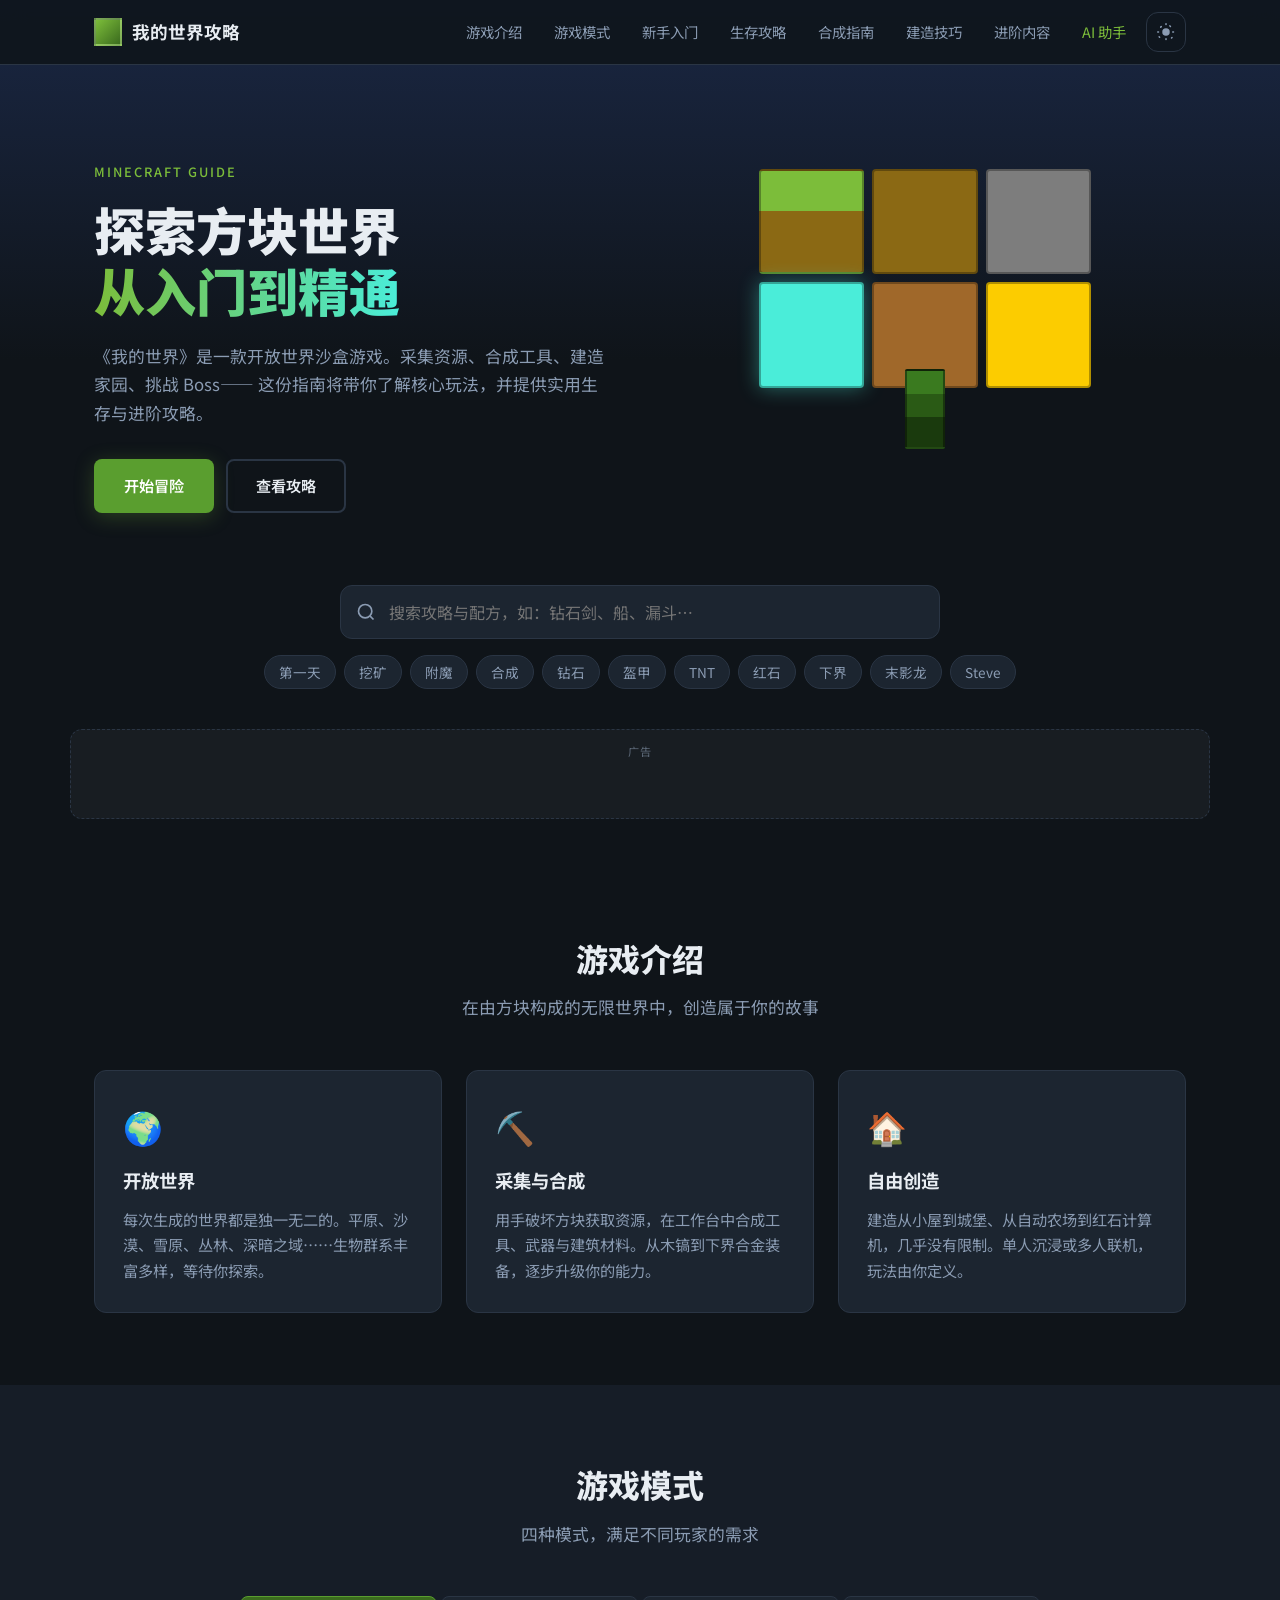
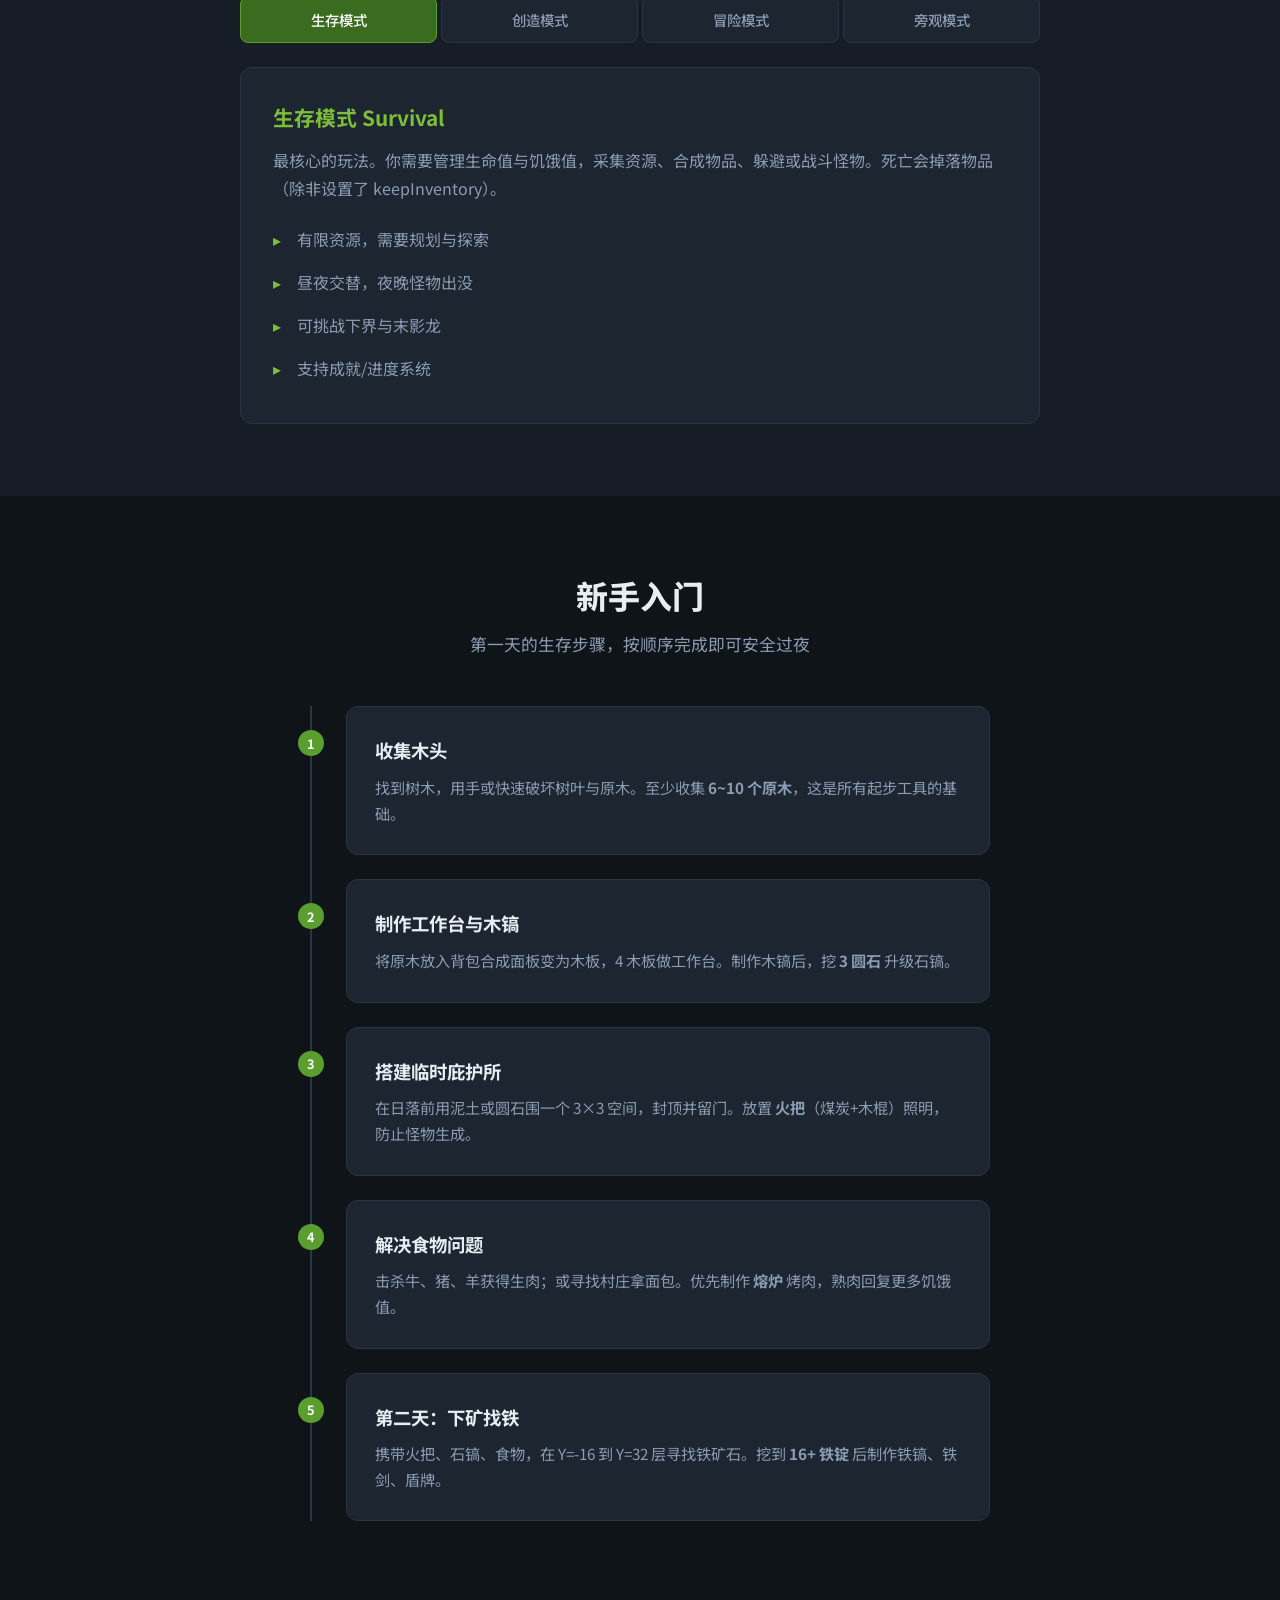
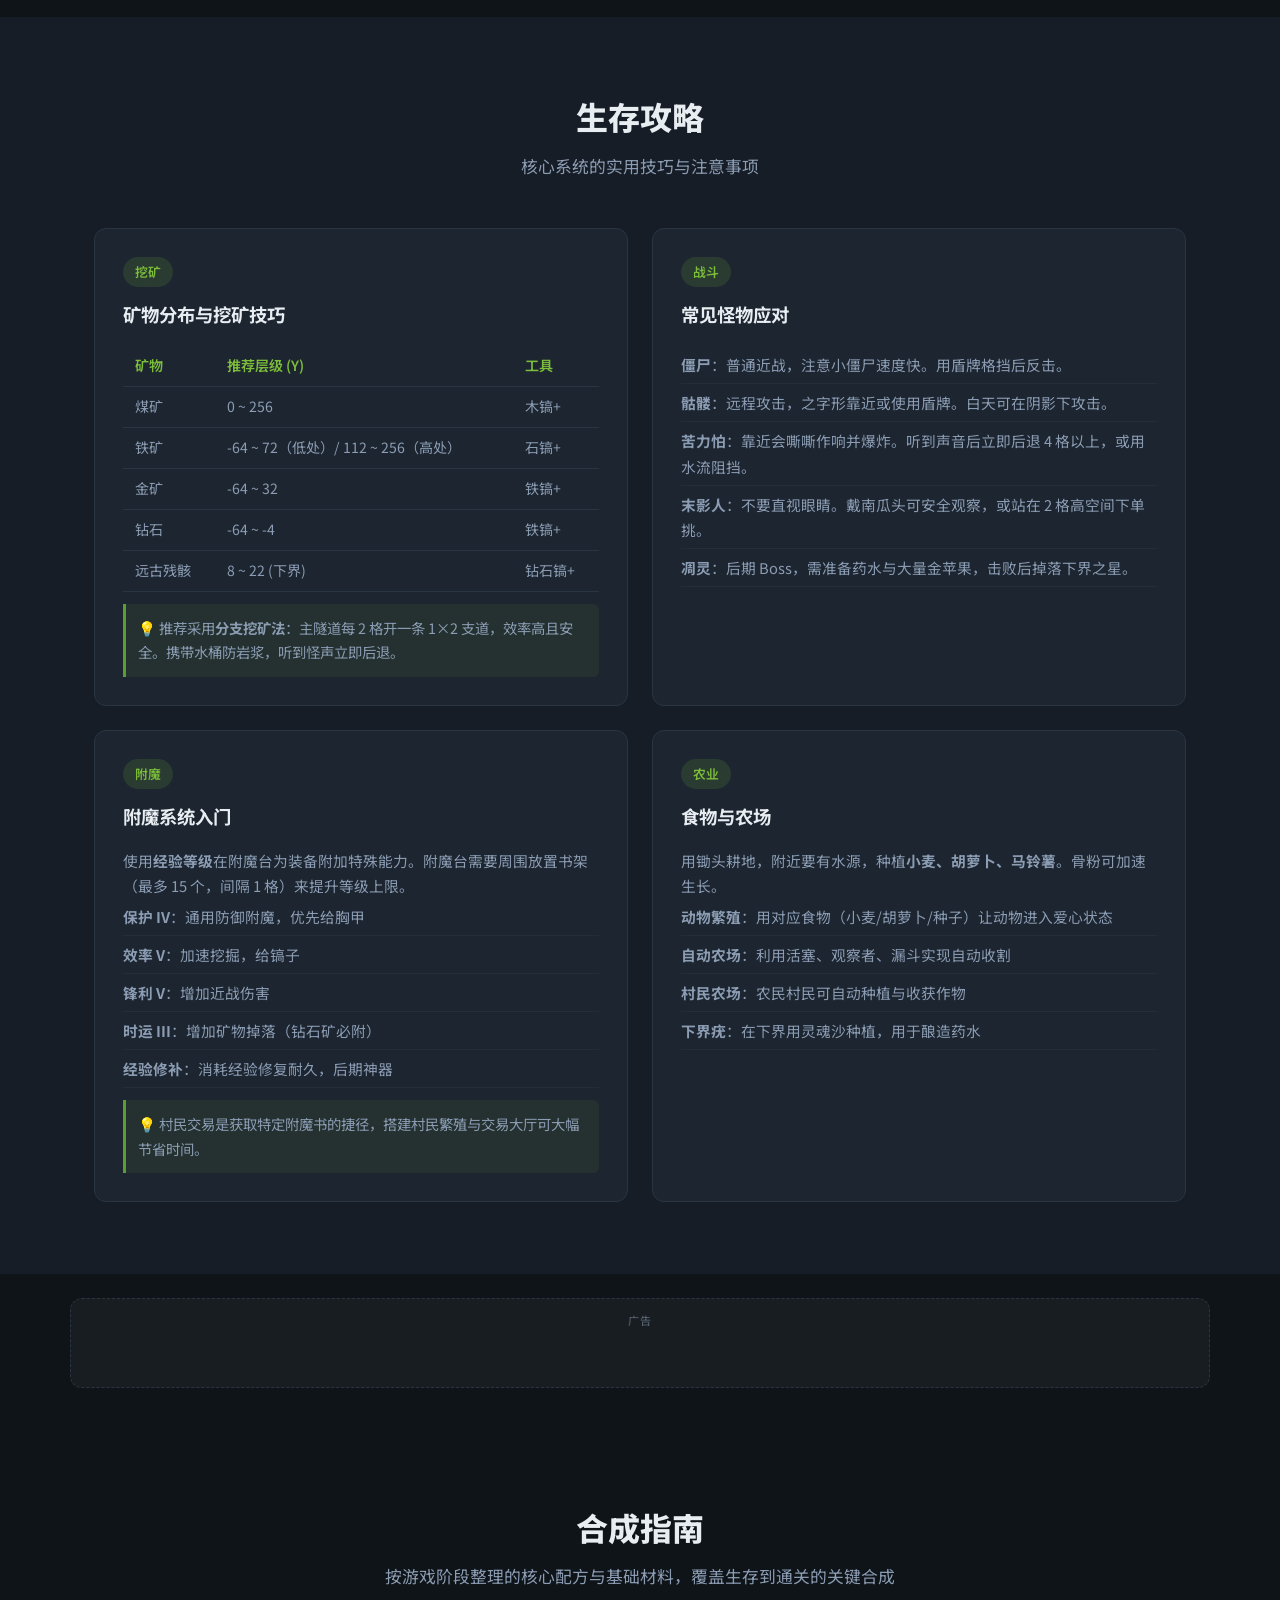
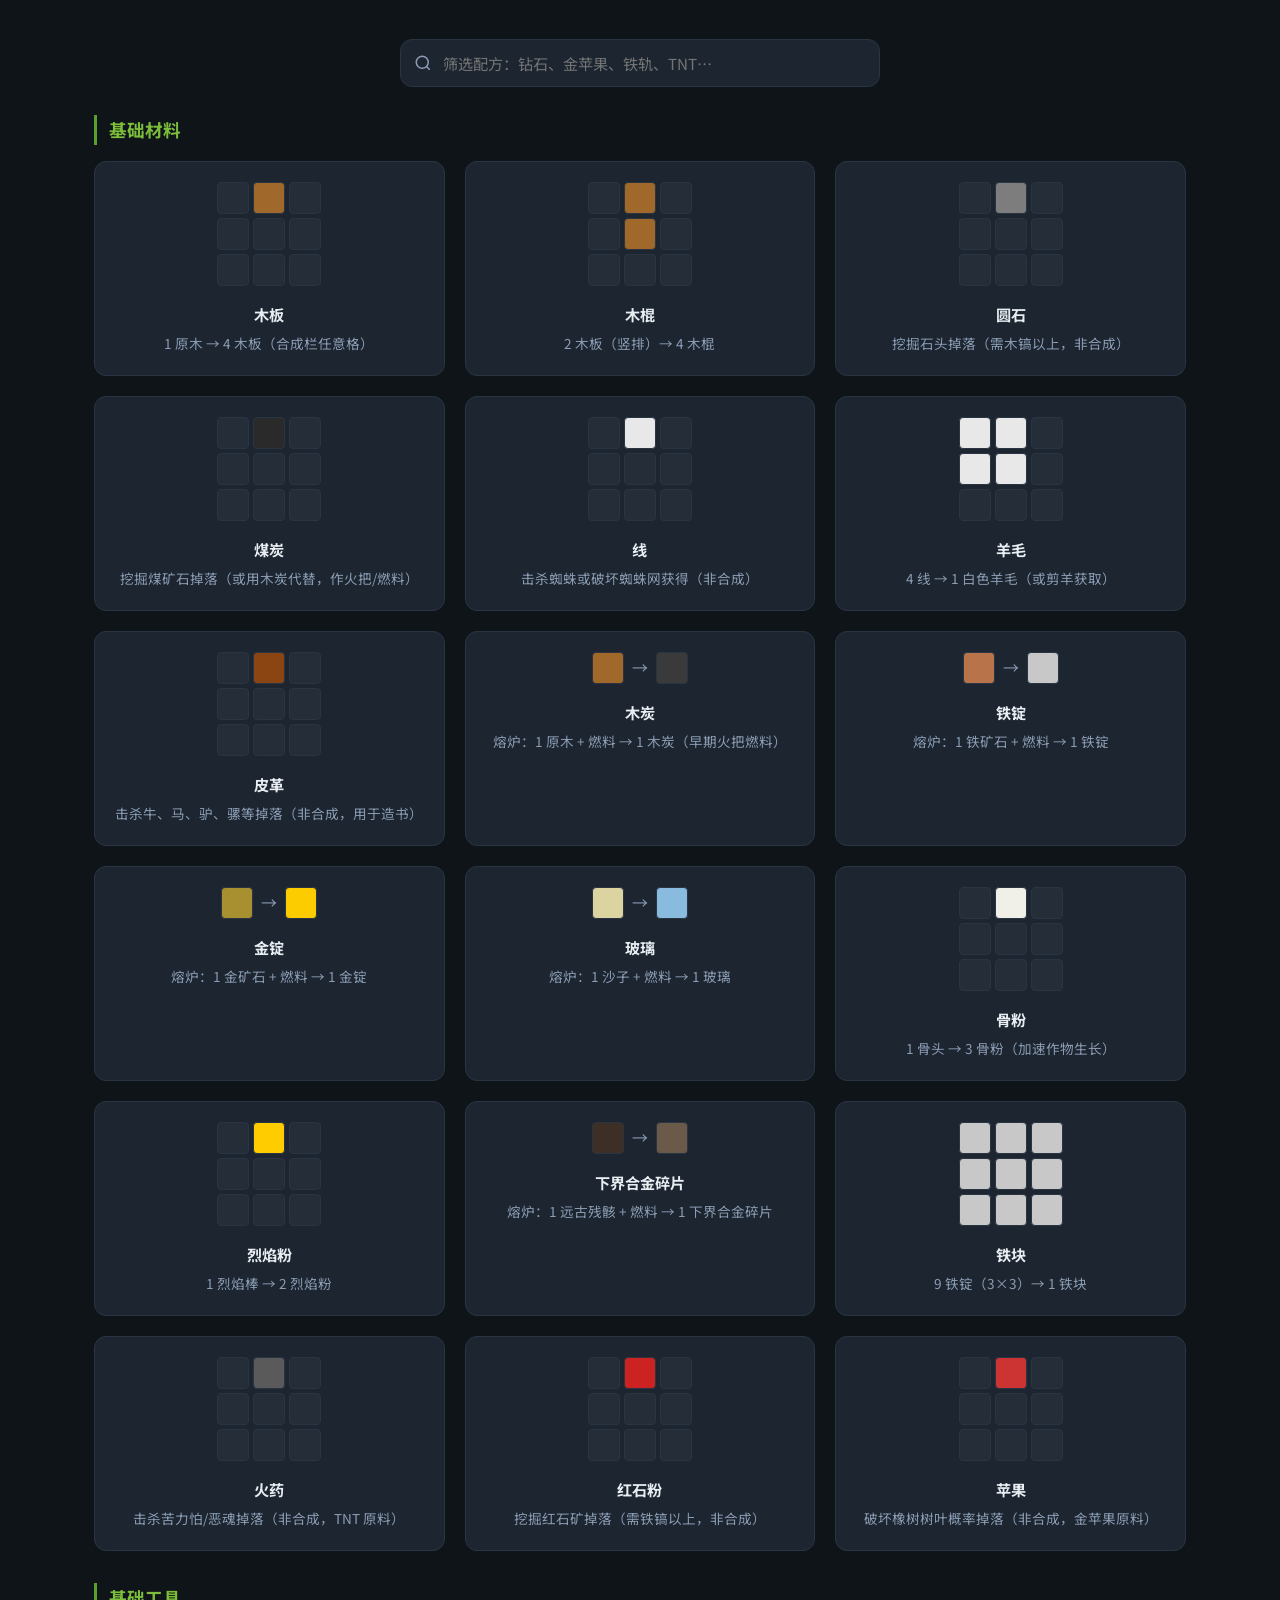
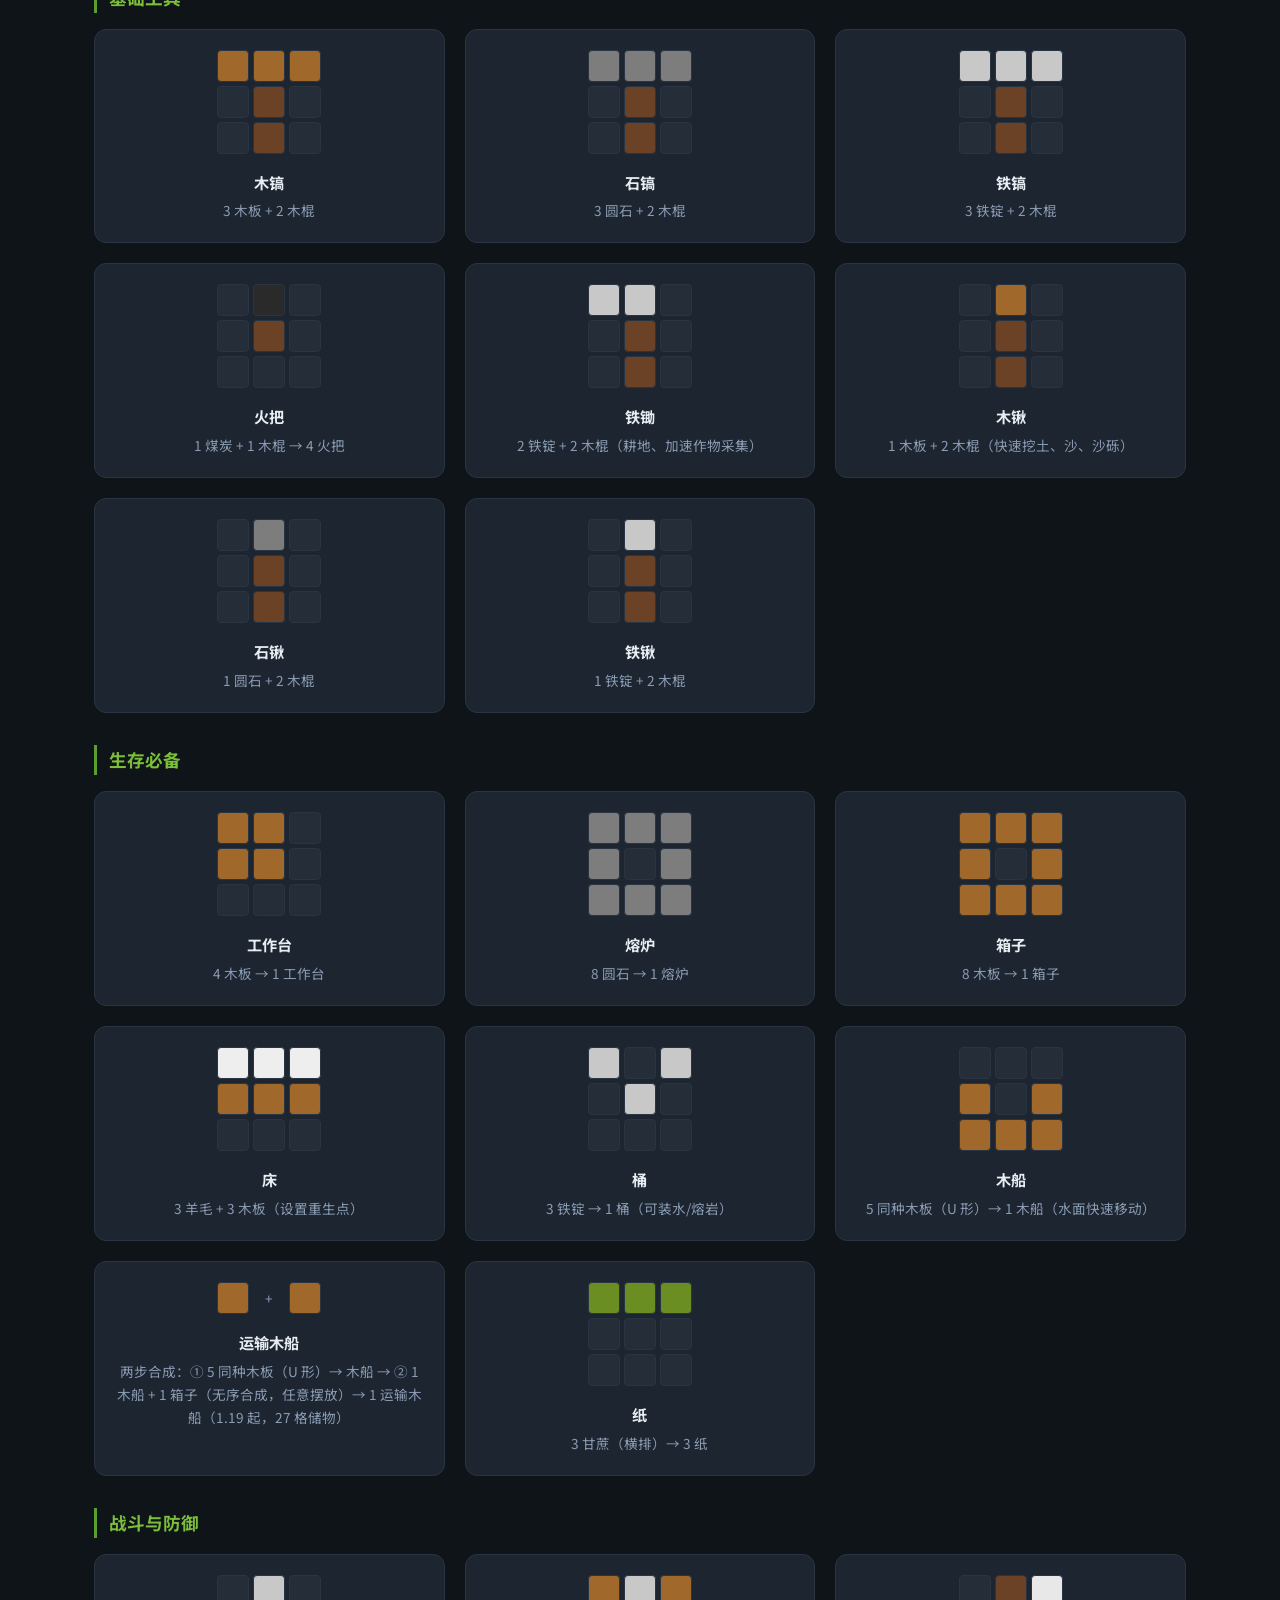
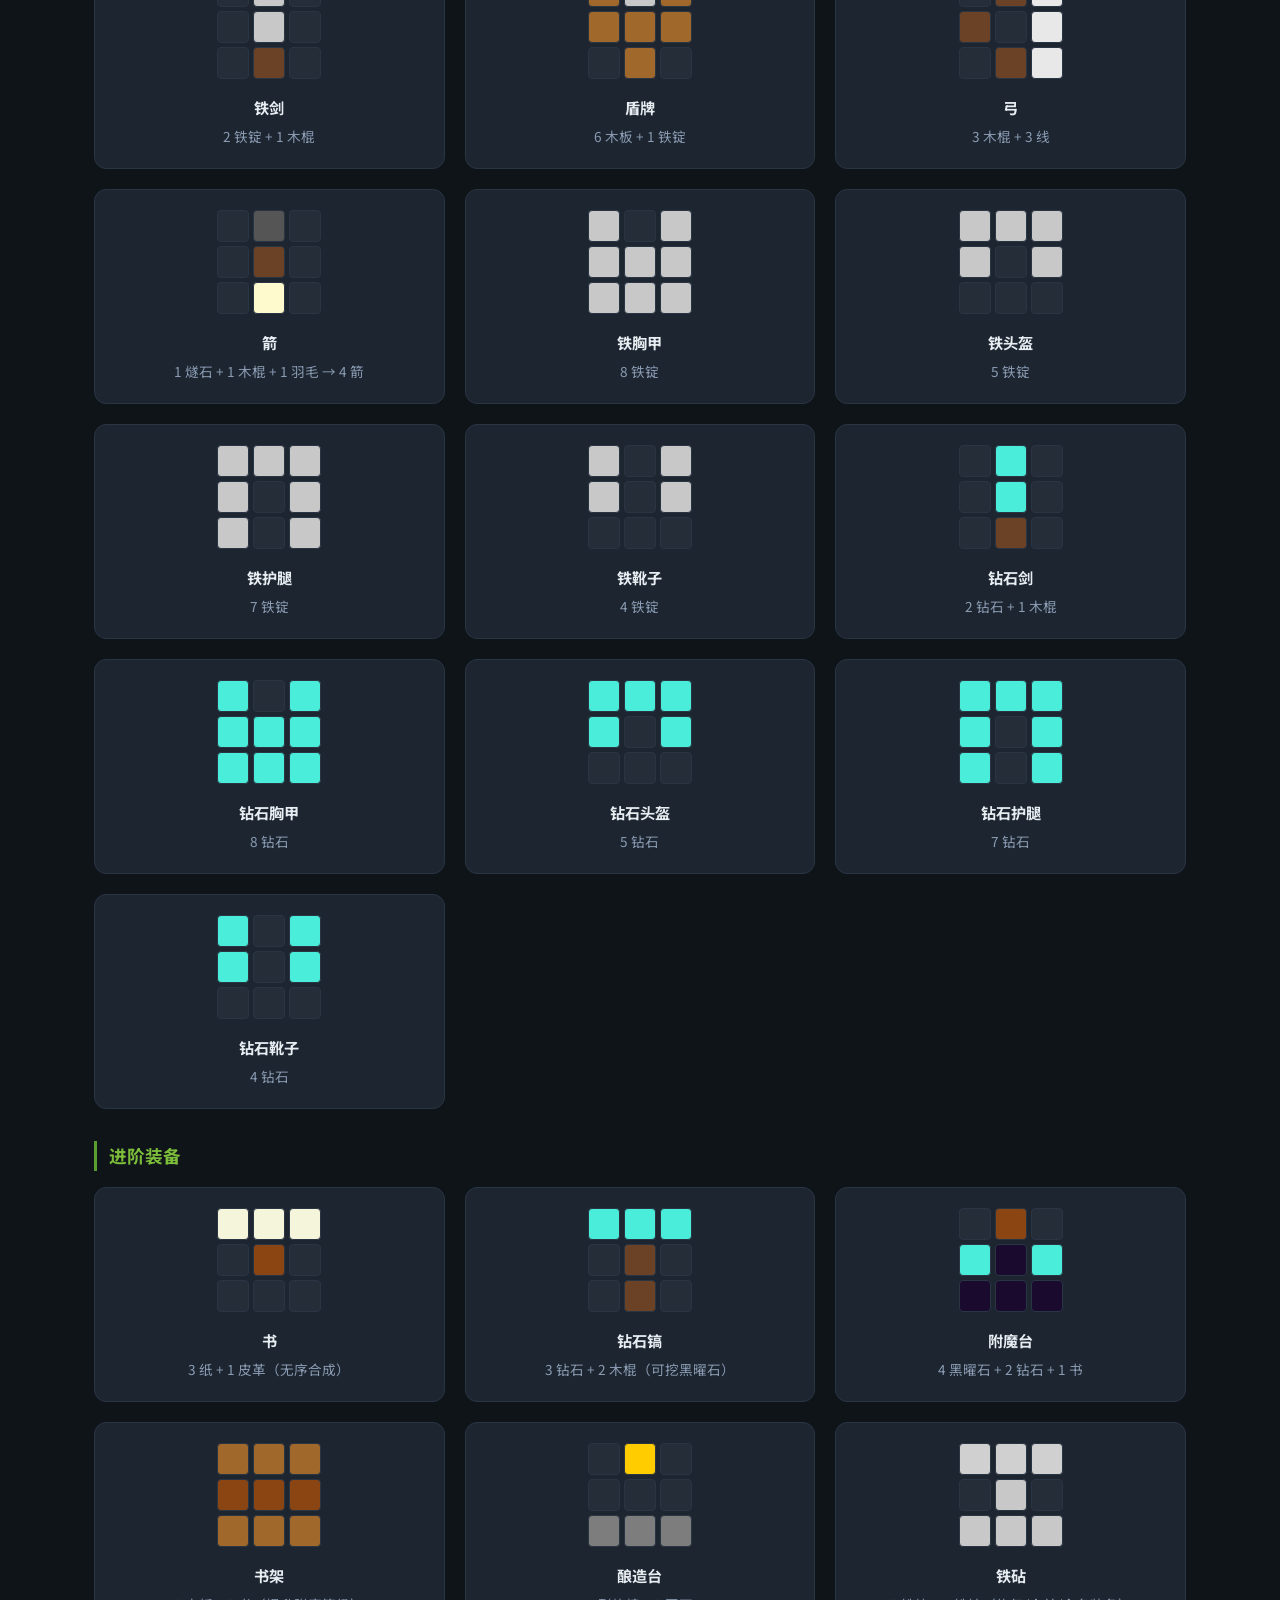
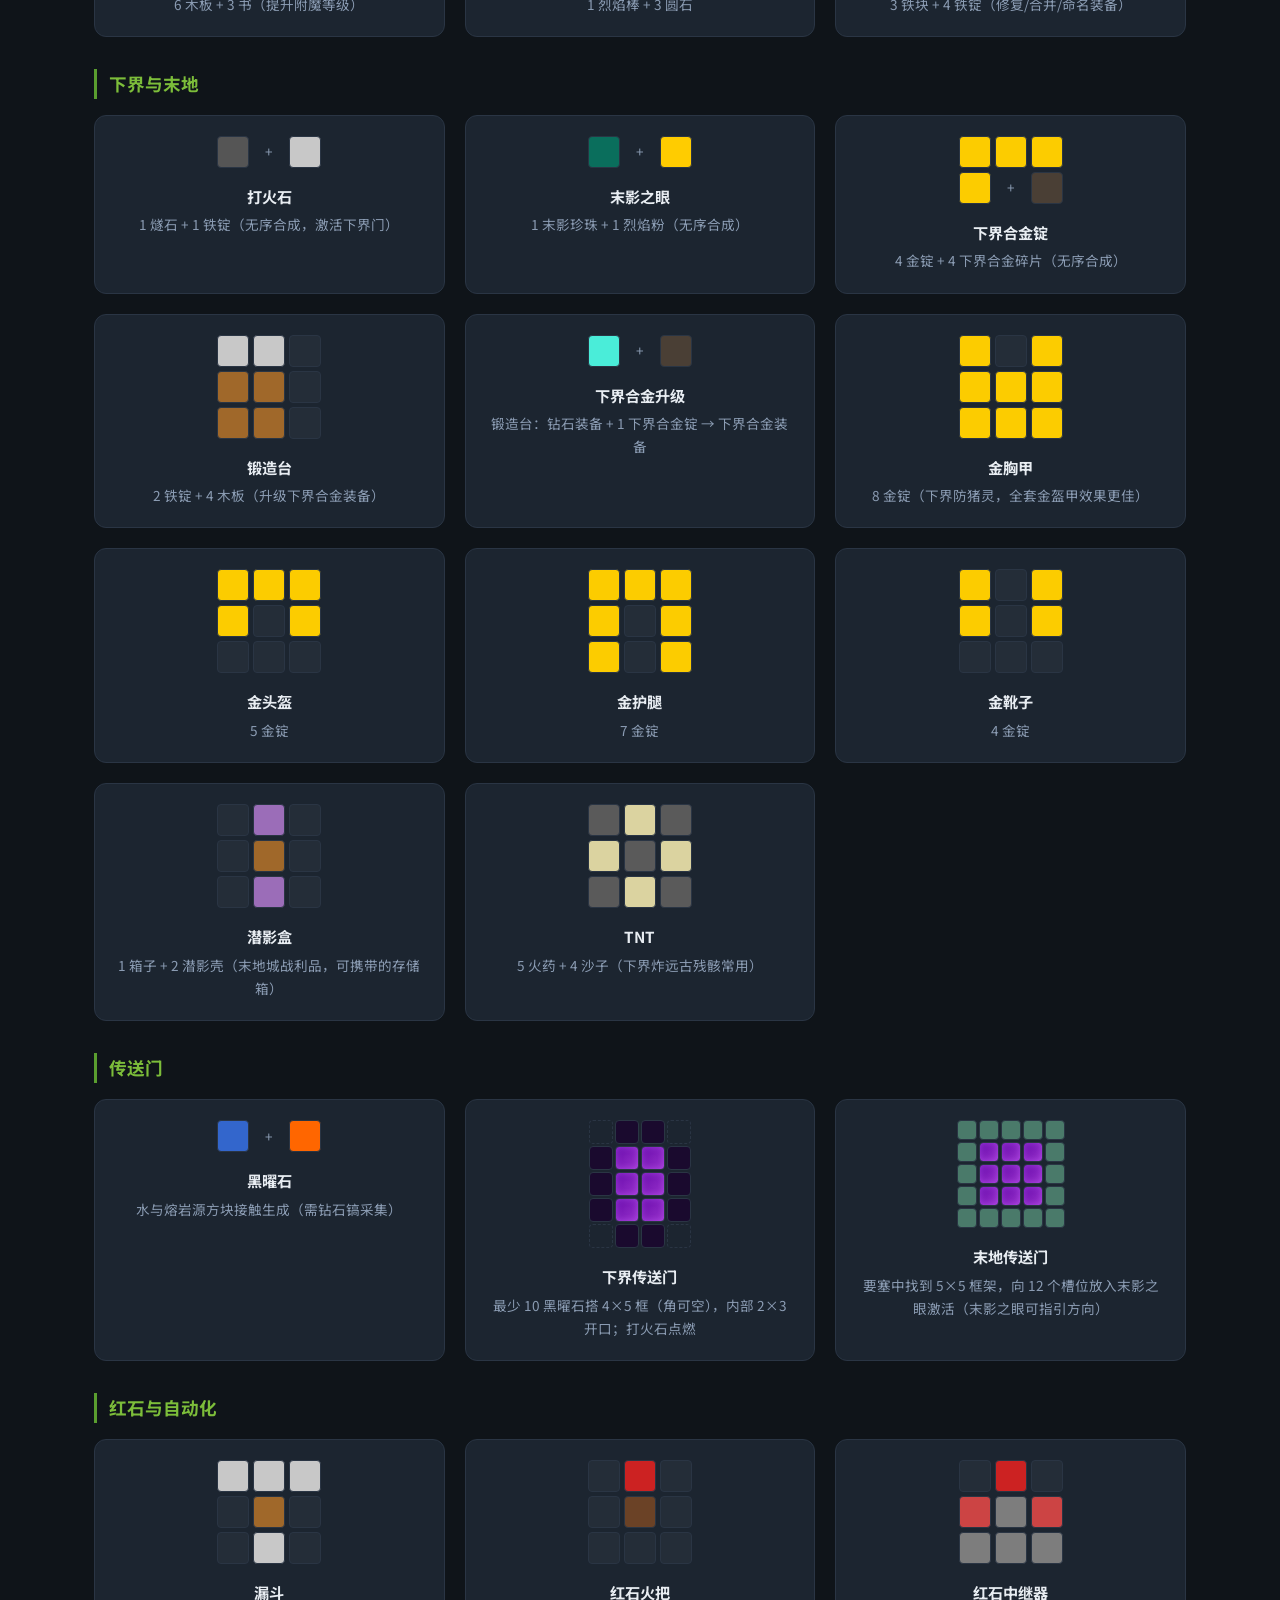
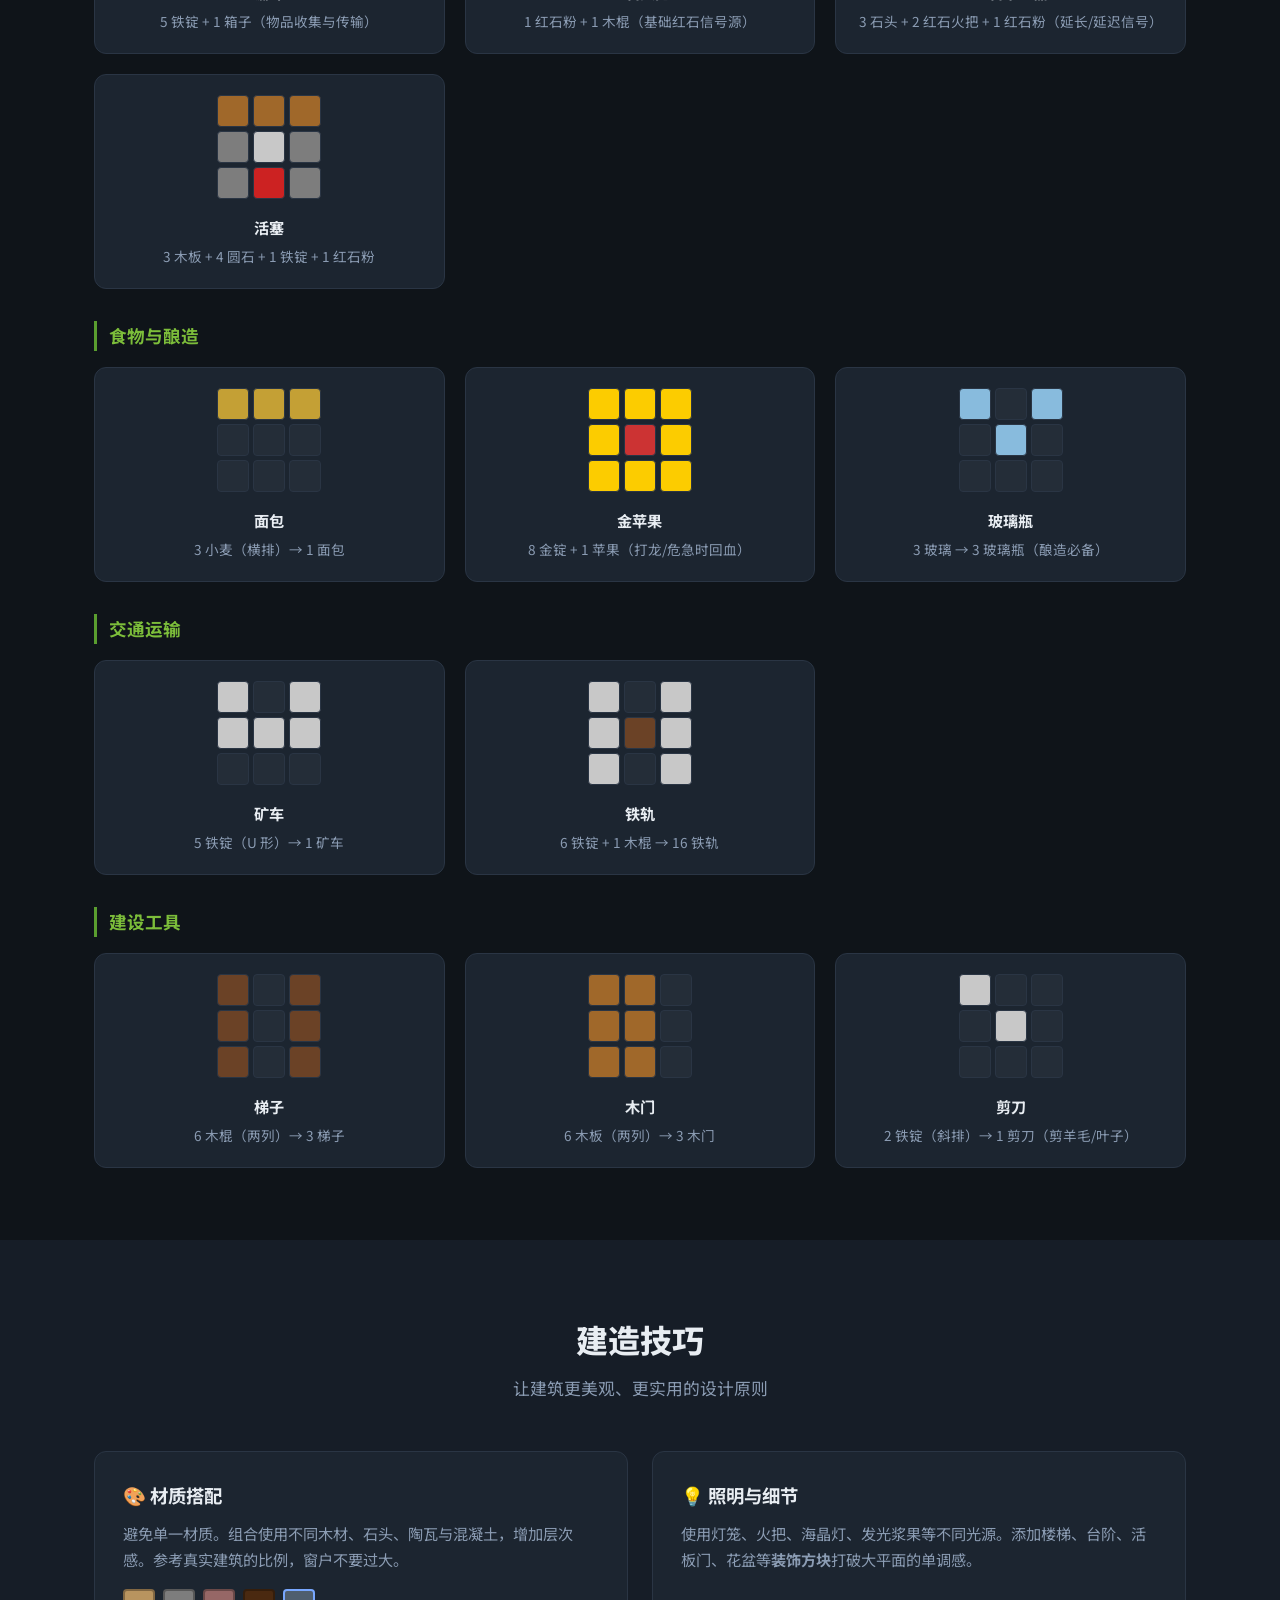
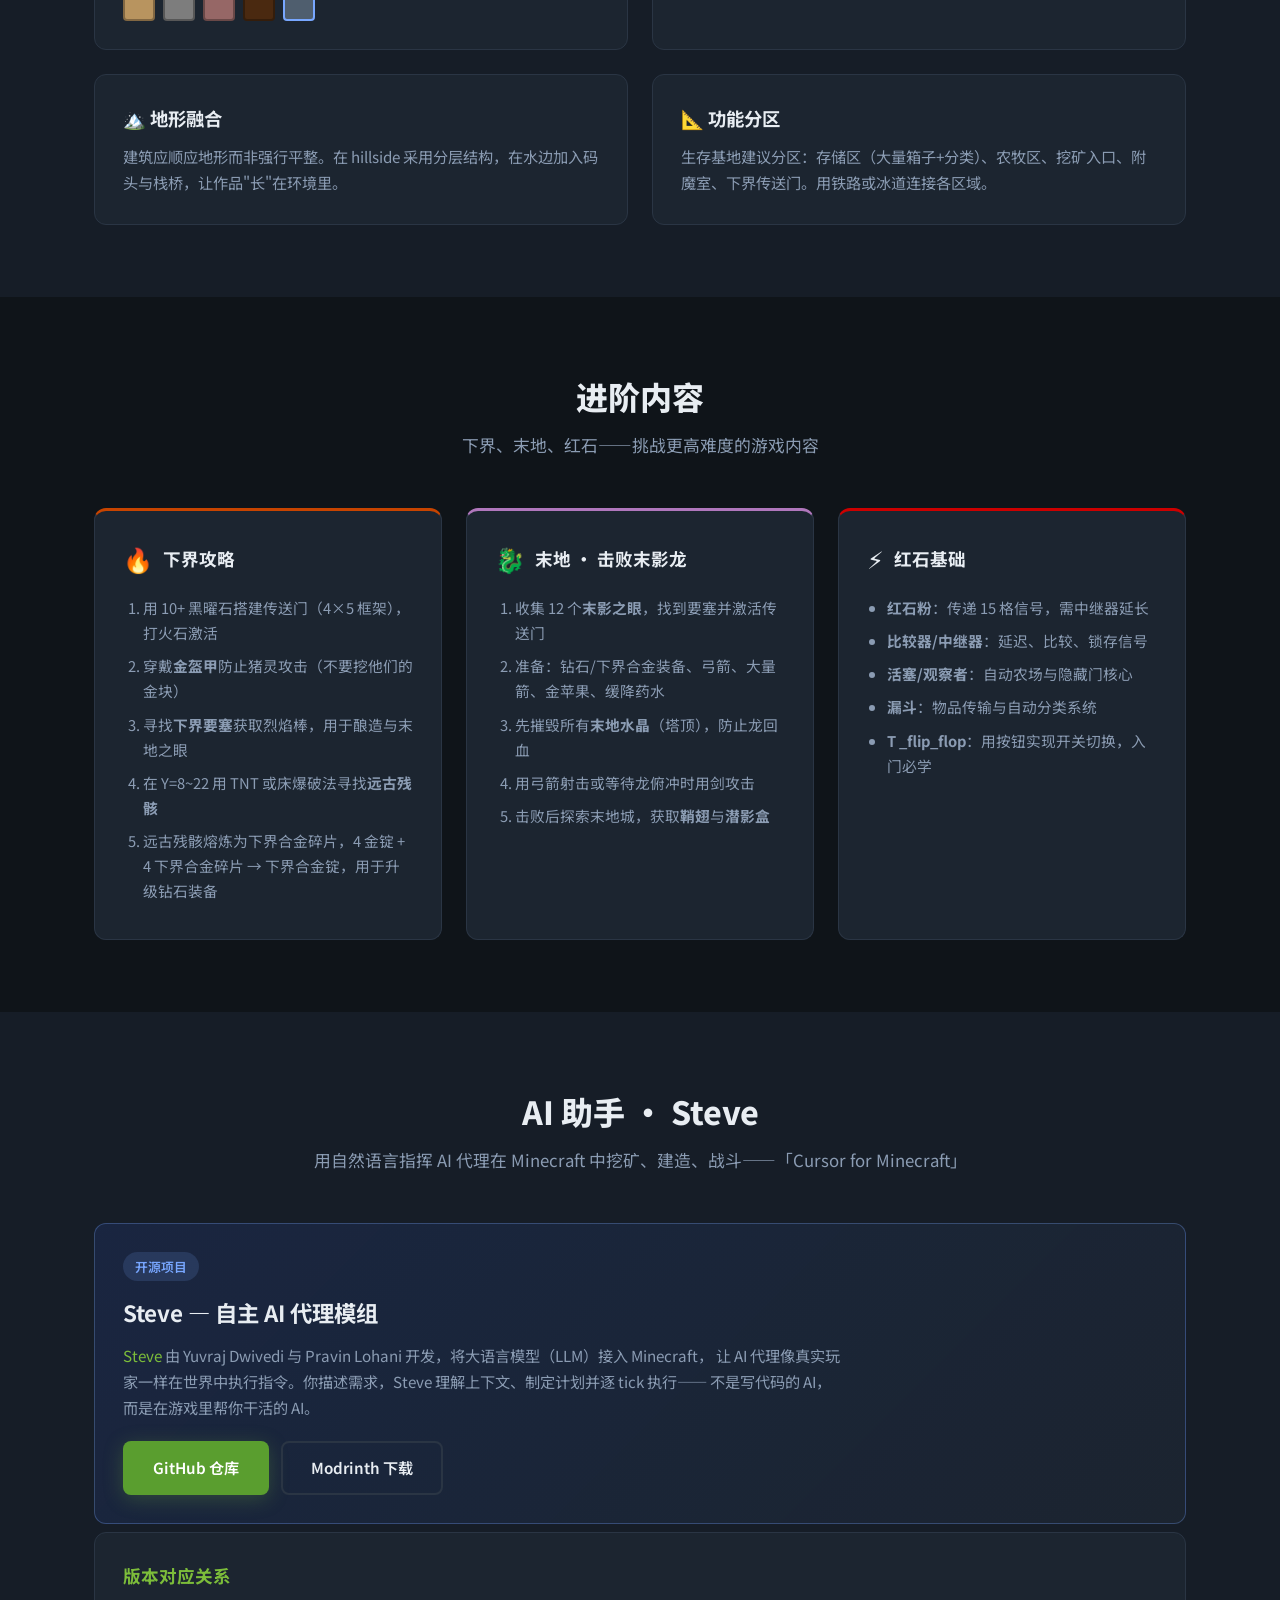
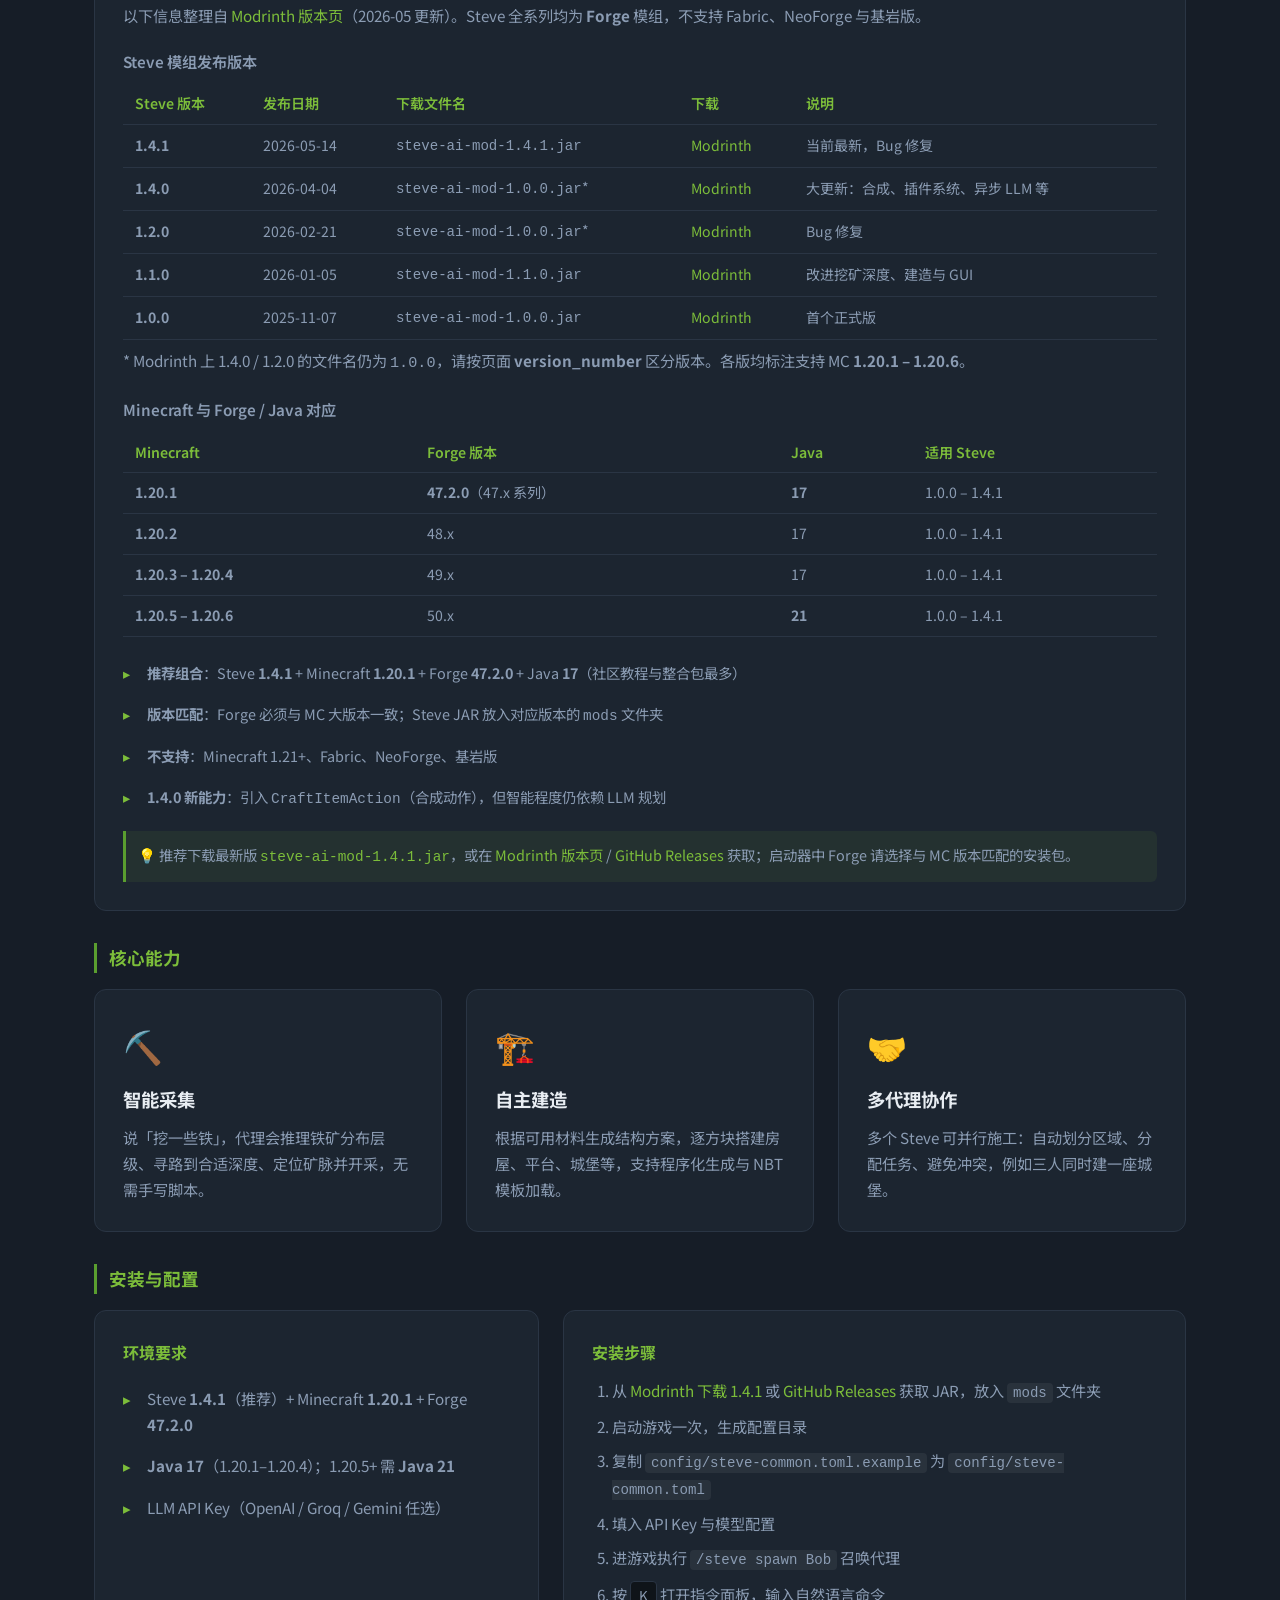
==== index.html @ 2654d7c7 "修正盾牌、漏斗、附魔台等合成布局，并更新矿物层级与下界合金说明。 Co-authored-by: Cursor <cursoragent@cursor.com>" ====
<!DOCTYPE html>
<html lang="zh-CN">
<head>
  <meta charset="UTF-8">
  <meta name="viewport" content="width=device-width, initial-scale=1.0">
  <meta name="description" content="我的世界（Minecraft）完整玩法介绍与攻略指南，涵盖生存、建造、红石、下界与末地，以及 Steve AI 模组使用实践。">
  <meta name="google-adsense-account" content="ca-pub-2045994937692573">
  <title>我的世界 · 玩法与攻略指南</title>
  <link rel="preconnect" href="https://fonts.googleapis.com">
  <link rel="preconnect" href="https://fonts.gstatic.com" crossorigin>
  <link href="https://fonts.googleapis.com/css2?family=Noto+Sans+SC:wght@400;500;700;900&display=swap" rel="stylesheet">
  <link rel="stylesheet" href="css/style.css">
  <script>
    (function () {
      try {
        var theme = localStorage.getItem('mcguide-theme');
        if (theme === 'light' || theme === 'dark') {
          document.documentElement.setAttribute('data-theme', theme);
        }
      } catch (e) {}
    })();
  </script>
</head>
<body>
  <div class="pixel-bg"></div>

  <header class="site-header" id="top">
    <nav class="nav container">
      <a class="logo" href="#top">
        <span class="logo-block"></span>
        <span>我的世界攻略</span>
      </a>
      <ul class="nav-links" id="navLinks">
        <li><a href="#about">游戏介绍</a></li>
        <li><a href="#modes">游戏模式</a></li>
        <li><a href="#start">新手入门</a></li>
        <li><a href="#survival">生存攻略</a></li>
        <li><a href="#craft">合成指南</a></li>
        <li><a href="#build">建造技巧</a></li>
        <li><a href="#advanced">进阶内容</a></li>
        <li><a href="#ai">AI 助手</a></li>
      </ul>
      <div class="nav-actions">
        <button type="button" class="theme-toggle" id="themeToggle" aria-label="切换亮色主题" title="切换亮色主题">
          <svg class="icon-sun" viewBox="0 0 24 24" aria-hidden="true"><path d="M12 17a5 5 0 1 0 0-10 5 5 0 0 0 0 10Zm0-14a1 1 0 0 1-1-1V1a1 1 0 1 1 2 0v1a1 1 0 0 1-1 1Zm0 20a1 1 0 0 1-1-1v-1a1 1 0 1 1 2 0v1a1 1 0 0 1-1 1ZM4.22 6.22a1 1 0 0 1 0-1.41l.71-.71a1 1 0 1 1 1.41 1.41l-.71.71a1 1 0 0 1-1.41 0ZM18.66 20.66a1 1 0 0 1 0-1.41l.71-.71a1 1 0 0 1 1.41 1.41l-.71.71a1 1 0 0 1-1.41 0ZM1 13a1 1 0 0 1 0-2h1a1 1 0 1 1 0 2H1Zm20 0a1 1 0 0 1 0-2h1a1 1 0 0 1 0 2h-1ZM4.22 19.78a1 1 0 0 1-1.41 0l-.71-.71a1 1 0 0 1 1.41-1.41l.71.71a1 1 0 0 1 0 1.41ZM18.66 5.34a1 1 0 0 1-1.41 0l-.71-.71a1 1 0 1 1 1.41-1.41l.71.71a1 1 0 0 1 0 1.41Z"/></svg>
          <svg class="icon-moon" viewBox="0 0 24 24" aria-hidden="true"><path d="M21 14.5A8.5 8.5 0 0 1 9.5 3 7 7 0 1 0 21 14.5Z"/></svg>
        </button>
        <button class="nav-toggle" id="navToggle" aria-label="打开菜单">
          <span></span><span></span><span></span>
        </button>
      </div>
    </nav>
  </header>

  <main>
    <!-- Hero -->
    <section class="hero">
      <div class="container hero-inner">
        <div class="hero-text">
          <p class="hero-tag">Minecraft Guide</p>
          <h1>探索方块世界<br><span class="highlight">从入门到精通</span></h1>
          <p class="hero-desc">
            《我的世界》是一款开放世界沙盒游戏。采集资源、合成工具、建造家园、挑战 Boss——
            这份指南将带你了解核心玩法，并提供实用生存与进阶攻略。
          </p>
          <div class="hero-actions">
            <a href="#start" class="btn btn-primary">开始冒险</a>
            <a href="#survival" class="btn btn-outline">查看攻略</a>
          </div>
        </div>
        <div class="hero-visual">
          <div class="world-preview">
            <div class="block grass"></div>
            <div class="block dirt"></div>
            <div class="block stone"></div>
            <div class="block diamond"></div>
            <div class="block wood"></div>
            <div class="block gold"></div>
            <div class="player-silhouette"></div>
          </div>
        </div>
      </div>
    </section>

    <!-- Search -->
    <section class="search-section container">
      <div class="search-box">
        <svg class="search-icon" viewBox="0 0 24 24" fill="none" stroke="currentColor" stroke-width="2">
          <circle cx="11" cy="11" r="8"/><path d="m21 21-4.35-4.35"/>
        </svg>
        <input type="search" id="searchInput" placeholder="搜索攻略与配方，如：钻石剑、船、漏斗…" autocomplete="off">
      </div>
      <div class="search-tags">
        <button class="tag" data-search="第一天">第一天</button>
        <button class="tag" data-search="挖矿">挖矿</button>
        <button class="tag" data-search="附魔">附魔</button>
        <button class="tag" data-search="合成">合成</button>
        <button class="tag" data-search="钻石">钻石</button>
        <button class="tag" data-search="盔甲">盔甲</button>
        <button class="tag" data-search="TNT">TNT</button>
        <button class="tag" data-search="红石">红石</button>
        <button class="tag" data-search="下界">下界</button>
        <button class="tag" data-search="末影龙">末影龙</button>
        <button class="tag" data-search="Steve AI">Steve</button>
      </div>
    </section>

    <aside class="ad-container container" aria-label="广告">
      <p class="ad-label">广告</p>
      <div class="ad-slot" data-ad-key="top" hidden></div>
    </aside>

    <!-- About -->
    <section class="section" id="about">
      <div class="container">
        <div class="section-header">
          <h2>游戏介绍</h2>
          <p>在由方块构成的无限世界中，创造属于你的故事</p>
        </div>
        <div class="card-grid cols-3">
          <article class="card">
            <div class="card-icon">🌍</div>
            <h3>开放世界</h3>
            <p>每次生成的世界都是独一无二的。平原、沙漠、雪原、丛林、深暗之域……生物群系丰富多样，等待你探索。</p>
          </article>
          <article class="card">
            <div class="card-icon">⛏️</div>
            <h3>采集与合成</h3>
            <p>用手破坏方块获取资源，在工作台中合成工具、武器与建筑材料。从木镐到下界合金装备，逐步升级你的能力。</p>
          </article>
          <article class="card">
            <div class="card-icon">🏠</div>
            <h3>自由创造</h3>
            <p>建造从小屋到城堡、从自动农场到红石计算机，几乎没有限制。单人沉浸或多人联机，玩法由你定义。</p>
          </article>
        </div>
      </div>
    </section>

    <!-- Game Modes -->
    <section class="section section-alt" id="modes">
      <div class="container">
        <div class="section-header">
          <h2>游戏模式</h2>
          <p>四种模式，满足不同玩家的需求</p>
        </div>
        <div class="mode-tabs">
          <div class="tab-list" role="tablist">
            <button class="tab active" data-tab="survival-mode" role="tab">生存模式</button>
            <button class="tab" data-tab="creative-mode" role="tab">创造模式</button>
            <button class="tab" data-tab="adventure-mode" role="tab">冒险模式</button>
            <button class="tab" data-tab="spectator-mode" role="tab">旁观模式</button>
          </div>
          <div class="tab-panels">
            <div class="tab-panel active" id="survival-mode" role="tabpanel">
              <h3>生存模式 Survival</h3>
              <p>最核心的玩法。你需要管理生命值与饥饿值，采集资源、合成物品、躲避或战斗怪物。死亡会掉落物品（除非设置了 keepInventory）。</p>
              <ul class="feature-list">
                <li>有限资源，需要规划与探索</li>
                <li>昼夜交替，夜晚怪物出没</li>
                <li>可挑战下界与末影龙</li>
                <li>支持成就/进度系统</li>
              </ul>
            </div>
            <div class="tab-panel" id="creative-mode" role="tabpanel">
              <h3>创造模式 Creative</h3>
              <p>拥有无限资源，可飞行，不会受到伤害。适合建筑创作、红石实验和地图设计，无需担心生存压力。</p>
              <ul class="feature-list">
                <li>物品栏中所有方块与物品无限</li>
                <li>双击空格键飞行</li>
                <li>瞬间破坏方块</li>
                <li>无法获得成就</li>
              </ul>
            </div>
            <div class="tab-panel" id="adventure-mode" role="tabpanel">
              <h3>冒险模式 Adventure</h3>
              <p>专为自定义地图设计。玩家不能随意破坏方块，只能使用特定工具破坏特定方块，适合剧情类地图与解谜地图。</p>
              <ul class="feature-list">
                <li>方块破坏受 NBT 标签限制</li>
                <li>可与命令方块配合使用</li>
                <li>常用于服务器小游戏</li>
              </ul>
            </div>
            <div class="tab-panel" id="spectator-mode" role="tabpanel">
              <h3>旁观模式 Spectator</h3>
              <p>以幽灵形态观察世界，可穿墙飞行，无法与方块或实体交互。常用于观战或地图调试。</p>
              <ul class="feature-list">
                <li>可穿墙自由移动</li>
                <li>点击实体可附身观察</li>
                <li>无法影响游戏世界</li>
              </ul>
            </div>
          </div>
        </div>
      </div>
    </section>

    <!-- Getting Started -->
    <section class="section" id="start">
      <div class="container">
        <div class="section-header">
          <h2>新手入门</h2>
          <p>第一天的生存步骤，按顺序完成即可安全过夜</p>
        </div>
        <div class="timeline">
          <div class="timeline-item" data-keywords="第一天 新手 入门">
            <div class="timeline-marker">1</div>
            <div class="timeline-content card">
              <h3>收集木头</h3>
              <p>找到树木，用手或快速破坏树叶与原木。至少收集 <strong>6~10 个原木</strong>，这是所有起步工具的基础。</p>
            </div>
          </div>
          <div class="timeline-item" data-keywords="工作台 木镐 工具">
            <div class="timeline-marker">2</div>
            <div class="timeline-content card">
              <h3>制作工作台与木镐</h3>
              <p>将原木放入背包合成面板变为木板，4 木板做工作台。制作木镐后，挖 <strong>3 圆石</strong> 升级石镐。</p>
            </div>
          </div>
          <div class="timeline-item" data-keywords="第一天 庇护所 夜晚">
            <div class="timeline-marker">3</div>
            <div class="timeline-content card">
              <h3>搭建临时庇护所</h3>
              <p>在日落前用泥土或圆石围一个 3×3 空间，封顶并留门。放置 <strong>火把</strong>（煤炭+木棍）照明，防止怪物生成。</p>
            </div>
          </div>
          <div class="timeline-item" data-keywords="食物 饥饿 生存">
            <div class="timeline-marker">4</div>
            <div class="timeline-content card">
              <h3>解决食物问题</h3>
              <p>击杀牛、猪、羊获得生肉；或寻找村庄拿面包。优先制作 <strong>熔炉</strong> 烤肉，熟肉回复更多饥饿值。</p>
            </div>
          </div>
          <div class="timeline-item" data-keywords="挖矿 铁 装备">
            <div class="timeline-marker">5</div>
            <div class="timeline-content card">
              <h3>第二天：下矿找铁</h3>
              <p>携带火把、石镐、食物，在 Y=-16 到 Y=32 层寻找铁矿石。挖到 <strong>16+ 铁锭</strong> 后制作铁镐、铁剑、盾牌。</p>
            </div>
          </div>
        </div>
      </div>
    </section>

    <!-- Survival Guide -->
    <section class="section section-alt" id="survival">
      <div class="container">
        <div class="section-header">
          <h2>生存攻略</h2>
          <p>核心系统的实用技巧与注意事项</p>
        </div>
        <div class="guide-grid">
          <article class="guide-card" data-keywords="挖矿 钻石 矿物 层级">
            <span class="guide-badge">挖矿</span>
            <h3>矿物分布与挖矿技巧</h3>
            <div class="guide-body">
              <table class="ore-table">
                <thead>
                  <tr><th>矿物</th><th>推荐层级 (Y)</th><th>工具</th></tr>
                </thead>
                <tbody>
                  <tr><td>煤矿</td><td>0 ~ 256</td><td>木镐+</td></tr>
                  <tr><td>铁矿</td><td>-64 ~ 72（低处）/ 112 ~ 256（高处）</td><td>石镐+</td></tr>
                  <tr><td>金矿</td><td>-64 ~ 32</td><td>铁镐+</td></tr>
                  <tr><td>钻石</td><td>-64 ~ -4</td><td>铁镐+</td></tr>
                  <tr><td>远古残骸</td><td>8 ~ 22 (下界)</td><td>钻石镐+</td></tr>
                </tbody>
              </table>
              <p class="tip">💡 推荐采用<strong>分支挖矿法</strong>：主隧道每 2 格开一条 1×2 支道，效率高且安全。携带水桶防岩浆，听到怪声立即后退。</p>
            </div>
          </article>

          <article class="guide-card" data-keywords="战斗 怪物 战斗技巧">
            <span class="guide-badge">战斗</span>
            <h3>常见怪物应对</h3>
            <div class="guide-body">
              <ul class="monster-list">
                <li><strong>僵尸</strong>：普通近战，注意小僵尸速度快。用盾牌格挡后反击。</li>
                <li><strong>骷髅</strong>：远程攻击，之字形靠近或使用盾牌。白天可在阴影下攻击。</li>
                <li><strong>苦力怕</strong>：靠近会嘶嘶作响并爆炸。听到声音后立即后退 4 格以上，或用水流阻挡。</li>
                <li><strong>末影人</strong>：不要直视眼睛。戴南瓜头可安全观察，或站在 2 格高空间下单挑。</li>
                <li><strong>凋灵</strong>：后期 Boss，需准备药水与大量金苹果，击败后掉落下界之星。</li>
              </ul>
            </div>
          </article>

          <article class="guide-card" data-keywords="附魔 经验 书架 装备">
            <span class="guide-badge">附魔</span>
            <h3>附魔系统入门</h3>
            <div class="guide-body">
              <p>使用<strong>经验等级</strong>在附魔台为装备附加特殊能力。附魔台需要周围放置书架（最多 15 个，间隔 1 格）来提升等级上限。</p>
              <ul class="enchant-list">
                <li><strong>保护 IV</strong>：通用防御附魔，优先给胸甲</li>
                <li><strong>效率 V</strong>：加速挖掘，给镐子</li>
                <li><strong>锋利 V</strong>：增加近战伤害</li>
                <li><strong>时运 III</strong>：增加矿物掉落（钻石矿必附）</li>
                <li><strong>经验修补</strong>：消耗经验修复耐久，后期神器</li>
              </ul>
              <p class="tip">💡 村民交易是获取特定附魔书的捷径，搭建村民繁殖与交易大厅可大幅节省时间。</p>
            </div>
          </article>

          <article class="guide-card" data-keywords="食物 农场 自动化">
            <span class="guide-badge">农业</span>
            <h3>食物与农场</h3>
            <div class="guide-body">
              <p>用锄头耕地，附近要有水源，种植<strong>小麦、胡萝卜、马铃薯</strong>。骨粉可加速生长。</p>
              <ul class="farm-list">
                <li><strong>动物繁殖</strong>：用对应食物（小麦/胡萝卜/种子）让动物进入爱心状态</li>
                <li><strong>自动农场</strong>：利用活塞、观察者、漏斗实现自动收割</li>
                <li><strong>村民农场</strong>：农民村民可自动种植与收获作物</li>
                <li><strong>下界疣</strong>：在下界用灵魂沙种植，用于酿造药水</li>
              </ul>
            </div>
          </article>
        </div>
      </div>
    </section>

    <aside class="ad-container container" aria-label="广告">
      <p class="ad-label">广告</p>
      <div class="ad-slot" data-ad-key="mid" hidden></div>
    </aside>

    <!-- Crafting -->
    <section class="section" id="craft">
      <div class="container">
        <div class="section-header">
          <h2>合成指南</h2>
          <p>按游戏阶段整理的核心配方与基础材料，覆盖生存到通关的关键合成</p>
        </div>
        <div class="craft-search">
          <svg class="craft-search-icon" viewBox="0 0 24 24" fill="none" stroke="currentColor" stroke-width="2" aria-hidden="true">
            <circle cx="11" cy="11" r="8"/><path d="m21 21-4.35-4.35"/>
          </svg>
          <input type="search" id="craftSearchInput" placeholder="筛选配方：钻石、金苹果、铁轨、TNT…" autocomplete="off">
          <p class="craft-search-hint" id="craftSearchHint" hidden>无匹配配方，请换关键词试试</p>
        </div>

        <h3 class="craft-category">基础材料</h3>
        <div class="craft-grid">
          <div class="craft-item" data-keywords="木板 原木 木头 材料">
            <div class="craft-preview">
              <div class="craft-slot"></div>
              <div class="craft-slot filled wood"></div>
              <div class="craft-slot"></div>
              <div class="craft-slot"></div>
              <div class="craft-slot"></div>
              <div class="craft-slot"></div>
              <div class="craft-slot"></div>
              <div class="craft-slot"></div>
              <div class="craft-slot"></div>
            </div>
            <h4>木板</h4>
            <p>1 原木 → 4 木板（合成栏任意格）</p>
          </div>
          <div class="craft-item" data-keywords="木棍 基础 材料 木板">
            <div class="craft-preview">
              <div class="craft-slot"></div>
              <div class="craft-slot filled"></div>
              <div class="craft-slot"></div>
              <div class="craft-slot"></div>
              <div class="craft-slot filled"></div>
              <div class="craft-slot"></div>
              <div class="craft-slot"></div>
              <div class="craft-slot"></div>
              <div class="craft-slot"></div>
            </div>
            <h4>木棍</h4>
            <p>2 木板（竖排）→ 4 木棍</p>
          </div>
          <div class="craft-item" data-keywords="圆石 石头 采集 材料">
            <div class="craft-preview">
              <div class="craft-slot"></div>
              <div class="craft-slot filled stone"></div>
              <div class="craft-slot"></div>
              <div class="craft-slot"></div>
              <div class="craft-slot"></div>
              <div class="craft-slot"></div>
              <div class="craft-slot"></div>
              <div class="craft-slot"></div>
              <div class="craft-slot"></div>
            </div>
            <h4>圆石</h4>
            <p>挖掘石头掉落（需木镐以上，非合成）</p>
          </div>
          <div class="craft-item" data-keywords="煤炭 燃料 火把 材料">
            <div class="craft-preview">
              <div class="craft-slot"></div>
              <div class="craft-slot filled coal"></div>
              <div class="craft-slot"></div>
              <div class="craft-slot"></div>
              <div class="craft-slot"></div>
              <div class="craft-slot"></div>
              <div class="craft-slot"></div>
              <div class="craft-slot"></div>
              <div class="craft-slot"></div>
            </div>
            <h4>煤炭</h4>
            <p>挖掘煤矿石掉落（或用木炭代替，作火把/燃料）</p>
          </div>
          <div class="craft-item" data-keywords="线 蜘蛛 弓 材料">
            <div class="craft-preview">
              <div class="craft-slot"></div>
              <div class="craft-slot filled string"></div>
              <div class="craft-slot"></div>
              <div class="craft-slot"></div>
              <div class="craft-slot"></div>
              <div class="craft-slot"></div>
              <div class="craft-slot"></div>
              <div class="craft-slot"></div>
              <div class="craft-slot"></div>
            </div>
            <h4>线</h4>
            <p>击杀蜘蛛或破坏蜘蛛网获得（非合成）</p>
          </div>
          <div class="craft-item" data-keywords="羊毛 线 床 材料">
            <div class="craft-preview">
              <div class="craft-slot filled string"></div>
              <div class="craft-slot filled string"></div>
              <div class="craft-slot"></div>
              <div class="craft-slot filled string"></div>
              <div class="craft-slot filled string"></div>
              <div class="craft-slot"></div>
              <div class="craft-slot"></div>
              <div class="craft-slot"></div>
              <div class="craft-slot"></div>
            </div>
            <h4>羊毛</h4>
            <p>4 线 → 1 白色羊毛（或剪羊获取）</p>
          </div>
          <div class="craft-item" data-keywords="皮革 牛 书 材料">
            <div class="craft-preview">
              <div class="craft-slot"></div>
              <div class="craft-slot filled leather"></div>
              <div class="craft-slot"></div>
              <div class="craft-slot"></div>
              <div class="craft-slot"></div>
              <div class="craft-slot"></div>
              <div class="craft-slot"></div>
              <div class="craft-slot"></div>
              <div class="craft-slot"></div>
            </div>
            <h4>皮革</h4>
            <p>击杀牛、马、驴、骡等掉落（非合成，用于造书）</p>
          </div>
          <div class="craft-item" data-keywords="木炭 燃料 冶炼 材料">
            <div class="craft-preview smelting">
              <div class="craft-slot filled wood"></div>
              <span class="craft-arrow">→</span>
              <div class="craft-slot filled charcoal"></div>
            </div>
            <h4>木炭</h4>
            <p>熔炉：1 原木 + 燃料 → 1 木炭（早期火把燃料）</p>
          </div>
          <div class="craft-item" data-keywords="铁锭 铁矿 冶炼 材料">
            <div class="craft-preview smelting">
              <div class="craft-slot filled iron-ore"></div>
              <span class="craft-arrow">→</span>
              <div class="craft-slot filled iron"></div>
            </div>
            <h4>铁锭</h4>
            <p>熔炉：1 铁矿石 + 燃料 → 1 铁锭</p>
          </div>
          <div class="craft-item" data-keywords="金锭 金矿 冶炼 材料">
            <div class="craft-preview smelting">
              <div class="craft-slot filled gold-ore"></div>
              <span class="craft-arrow">→</span>
              <div class="craft-slot filled gold"></div>
            </div>
            <h4>金锭</h4>
            <p>熔炉：1 金矿石 + 燃料 → 1 金锭</p>
          </div>
          <div class="craft-item" data-keywords="玻璃 沙子 冶炼 材料">
            <div class="craft-preview smelting">
              <div class="craft-slot filled sand"></div>
              <span class="craft-arrow">→</span>
              <div class="craft-slot filled glass"></div>
            </div>
            <h4>玻璃</h4>
            <p>熔炉：1 沙子 + 燃料 → 1 玻璃</p>
          </div>
          <div class="craft-item" data-keywords="骨粉 骨头 农业 材料">
            <div class="craft-preview">
              <div class="craft-slot"></div>
              <div class="craft-slot filled bone"></div>
              <div class="craft-slot"></div>
              <div class="craft-slot"></div>
              <div class="craft-slot"></div>
              <div class="craft-slot"></div>
              <div class="craft-slot"></div>
              <div class="craft-slot"></div>
              <div class="craft-slot"></div>
            </div>
            <h4>骨粉</h4>
            <p>1 骨头 → 3 骨粉（加速作物生长）</p>
          </div>
          <div class="craft-item" data-keywords="烈焰粉 烈焰棒 酿造 材料">
            <div class="craft-preview">
              <div class="craft-slot"></div>
              <div class="craft-slot filled blaze"></div>
              <div class="craft-slot"></div>
              <div class="craft-slot"></div>
              <div class="craft-slot"></div>
              <div class="craft-slot"></div>
              <div class="craft-slot"></div>
              <div class="craft-slot"></div>
              <div class="craft-slot"></div>
            </div>
            <h4>烈焰粉</h4>
            <p>1 烈焰棒 → 2 烈焰粉</p>
          </div>
          <div class="craft-item" data-keywords="下界合金碎片 远古残骸 冶炼 材料">
            <div class="craft-preview smelting">
              <div class="craft-slot filled ancient-debris"></div>
              <span class="craft-arrow">→</span>
              <div class="craft-slot filled netherite-scrap"></div>
            </div>
            <h4>下界合金碎片</h4>
            <p>熔炉：1 远古残骸 + 燃料 → 1 下界合金碎片</p>
          </div>
          <div class="craft-item" data-keywords="铁块 铁锭 材料 铁砧">
            <div class="craft-preview">
              <div class="craft-slot filled iron"></div>
              <div class="craft-slot filled iron"></div>
              <div class="craft-slot filled iron"></div>
              <div class="craft-slot filled iron"></div>
              <div class="craft-slot filled iron"></div>
              <div class="craft-slot filled iron"></div>
              <div class="craft-slot filled iron"></div>
              <div class="craft-slot filled iron"></div>
              <div class="craft-slot filled iron"></div>
            </div>
            <h4>铁块</h4>
            <p>9 铁锭（3×3）→ 1 铁块</p>
          </div>
          <div class="craft-item" data-keywords="火药 苦力怕 材料 TNT">
            <div class="craft-preview">
              <div class="craft-slot"></div>
              <div class="craft-slot filled gunpowder"></div>
              <div class="craft-slot"></div>
              <div class="craft-slot"></div>
              <div class="craft-slot"></div>
              <div class="craft-slot"></div>
              <div class="craft-slot"></div>
              <div class="craft-slot"></div>
              <div class="craft-slot"></div>
            </div>
            <h4>火药</h4>
            <p>击杀苦力怕/恶魂掉落（非合成，TNT 原料）</p>
          </div>
          <div class="craft-item" data-keywords="红石粉 红石 挖矿 材料">
            <div class="craft-preview">
              <div class="craft-slot"></div>
              <div class="craft-slot filled redstone"></div>
              <div class="craft-slot"></div>
              <div class="craft-slot"></div>
              <div class="craft-slot"></div>
              <div class="craft-slot"></div>
              <div class="craft-slot"></div>
              <div class="craft-slot"></div>
              <div class="craft-slot"></div>
            </div>
            <h4>红石粉</h4>
            <p>挖掘红石矿掉落（需铁镐以上，非合成）</p>
          </div>
          <div class="craft-item" data-keywords="苹果 金苹果 材料 食物">
            <div class="craft-preview">
              <div class="craft-slot"></div>
              <div class="craft-slot filled apple"></div>
              <div class="craft-slot"></div>
              <div class="craft-slot"></div>
              <div class="craft-slot"></div>
              <div class="craft-slot"></div>
              <div class="craft-slot"></div>
              <div class="craft-slot"></div>
              <div class="craft-slot"></div>
            </div>
            <h4>苹果</h4>
            <p>破坏橡树树叶概率掉落（非合成，金苹果原料）</p>
          </div>
        </div>

        <h3 class="craft-category">基础工具</h3>
        <div class="craft-grid">
          <div class="craft-item" data-keywords="木镐 工具 木头">
            <div class="craft-preview">
              <div class="craft-slot filled"></div>
              <div class="craft-slot filled"></div>
              <div class="craft-slot filled"></div>
              <div class="craft-slot"></div>
              <div class="craft-slot filled stick"></div>
              <div class="craft-slot"></div>
              <div class="craft-slot"></div>
              <div class="craft-slot filled stick"></div>
              <div class="craft-slot"></div>
            </div>
            <h4>木镐</h4>
            <p>3 木板 + 2 木棍</p>
          </div>
          <div class="craft-item" data-keywords="石镐 工具 圆石">
            <div class="craft-preview">
              <div class="craft-slot filled stone"></div>
              <div class="craft-slot filled stone"></div>
              <div class="craft-slot filled stone"></div>
              <div class="craft-slot"></div>
              <div class="craft-slot filled stick"></div>
              <div class="craft-slot"></div>
              <div class="craft-slot"></div>
              <div class="craft-slot filled stick"></div>
              <div class="craft-slot"></div>
            </div>
            <h4>石镐</h4>
            <p>3 圆石 + 2 木棍</p>
          </div>
          <div class="craft-item" data-keywords="铁镐 工具 挖矿">
            <div class="craft-preview">
              <div class="craft-slot filled iron"></div>
              <div class="craft-slot filled iron"></div>
              <div class="craft-slot filled iron"></div>
              <div class="craft-slot"></div>
              <div class="craft-slot filled stick"></div>
              <div class="craft-slot"></div>
              <div class="craft-slot"></div>
              <div class="craft-slot filled stick"></div>
              <div class="craft-slot"></div>
            </div>
            <h4>铁镐</h4>
            <p>3 铁锭 + 2 木棍</p>
          </div>
          <div class="craft-item" data-keywords="火把 照明 煤炭">
            <div class="craft-preview">
              <div class="craft-slot"></div>
              <div class="craft-slot filled coal"></div>
              <div class="craft-slot"></div>
              <div class="craft-slot"></div>
              <div class="craft-slot filled stick"></div>
              <div class="craft-slot"></div>
              <div class="craft-slot"></div>
              <div class="craft-slot"></div>
              <div class="craft-slot"></div>
            </div>
            <h4>火把</h4>
            <p>1 煤炭 + 1 木棍 → 4 火把</p>
          </div>
          <div class="craft-item" data-keywords="铁锄 锄头 农业 耕地">
            <div class="craft-preview">
              <div class="craft-slot filled iron"></div>
              <div class="craft-slot filled iron"></div>
              <div class="craft-slot"></div>
              <div class="craft-slot"></div>
              <div class="craft-slot filled stick"></div>
              <div class="craft-slot"></div>
              <div class="craft-slot"></div>
              <div class="craft-slot filled stick"></div>
              <div class="craft-slot"></div>
            </div>
            <h4>铁锄</h4>
            <p>2 铁锭 + 2 木棍（耕地、加速作物采集）</p>
          </div>
          <div class="craft-item" data-keywords="木锹 铲子 工具 泥土">
            <div class="craft-preview">
              <div class="craft-slot"></div>
              <div class="craft-slot filled"></div>
              <div class="craft-slot"></div>
              <div class="craft-slot"></div>
              <div class="craft-slot filled stick"></div>
              <div class="craft-slot"></div>
              <div class="craft-slot"></div>
              <div class="craft-slot filled stick"></div>
              <div class="craft-slot"></div>
            </div>
            <h4>木锹</h4>
            <p>1 木板 + 2 木棍（快速挖土、沙、沙砾）</p>
          </div>
          <div class="craft-item" data-keywords="石锹 铲子 工具 泥土">
            <div class="craft-preview">
              <div class="craft-slot"></div>
              <div class="craft-slot filled stone"></div>
              <div class="craft-slot"></div>
              <div class="craft-slot"></div>
              <div class="craft-slot filled stick"></div>
              <div class="craft-slot"></div>
              <div class="craft-slot"></div>
              <div class="craft-slot filled stick"></div>
              <div class="craft-slot"></div>
            </div>
            <h4>石锹</h4>
            <p>1 圆石 + 2 木棍</p>
          </div>
          <div class="craft-item" data-keywords="铁锹 铲子 工具 泥土">
            <div class="craft-preview">
              <div class="craft-slot"></div>
              <div class="craft-slot filled iron"></div>
              <div class="craft-slot"></div>
              <div class="craft-slot"></div>
              <div class="craft-slot filled stick"></div>
              <div class="craft-slot"></div>
              <div class="craft-slot"></div>
              <div class="craft-slot filled stick"></div>
              <div class="craft-slot"></div>
            </div>
            <h4>铁锹</h4>
            <p>1 铁锭 + 2 木棍</p>
          </div>
        </div>

        <h3 class="craft-category">生存必备</h3>
        <div class="craft-grid">
          <div class="craft-item" data-keywords="工作台 合成">
            <div class="craft-preview">
              <div class="craft-slot filled"></div>
              <div class="craft-slot filled"></div>
              <div class="craft-slot"></div>
              <div class="craft-slot filled"></div>
              <div class="craft-slot filled"></div>
              <div class="craft-slot"></div>
              <div class="craft-slot"></div>
              <div class="craft-slot"></div>
              <div class="craft-slot"></div>
            </div>
            <h4>工作台</h4>
            <p>4 木板 → 1 工作台</p>
          </div>
          <div class="craft-item" data-keywords="熔炉 烤肉 冶炼">
            <div class="craft-preview">
              <div class="craft-slot filled stone"></div>
              <div class="craft-slot filled stone"></div>
              <div class="craft-slot filled stone"></div>
              <div class="craft-slot filled stone"></div>
              <div class="craft-slot"></div>
              <div class="craft-slot filled stone"></div>
              <div class="craft-slot filled stone"></div>
              <div class="craft-slot filled stone"></div>
              <div class="craft-slot filled stone"></div>
            </div>
            <h4>熔炉</h4>
            <p>8 圆石 → 1 熔炉</p>
          </div>
          <div class="craft-item" data-keywords="箱子 存储 收纳">
            <div class="craft-preview">
              <div class="craft-slot filled"></div>
              <div class="craft-slot filled"></div>
              <div class="craft-slot filled"></div>
              <div class="craft-slot filled"></div>
              <div class="craft-slot"></div>
              <div class="craft-slot filled"></div>
              <div class="craft-slot filled"></div>
              <div class="craft-slot filled"></div>
              <div class="craft-slot filled"></div>
            </div>
            <h4>箱子</h4>
            <p>8 木板 → 1 箱子</p>
          </div>
          <div class="craft-item" data-keywords="床 重生点 跳过夜晚">
            <div class="craft-preview">
              <div class="craft-slot filled wool"></div>
              <div class="craft-slot filled wool"></div>
              <div class="craft-slot filled wool"></div>
              <div class="craft-slot filled wood"></div>
              <div class="craft-slot filled wood"></div>
              <div class="craft-slot filled wood"></div>
              <div class="craft-slot"></div>
              <div class="craft-slot"></div>
              <div class="craft-slot"></div>
            </div>
            <h4>床</h4>
            <p>3 羊毛 + 3 木板（设置重生点）</p>
          </div>
          <div class="craft-item" data-keywords="桶 水 岩浆 牛奶">
            <div class="craft-preview">
              <div class="craft-slot filled iron"></div>
              <div class="craft-slot"></div>
              <div class="craft-slot filled iron"></div>
              <div class="craft-slot"></div>
              <div class="craft-slot filled iron"></div>
              <div class="craft-slot"></div>
              <div class="craft-slot"></div>
              <div class="craft-slot"></div>
              <div class="craft-slot"></div>
            </div>
            <h4>桶</h4>
            <p>3 铁锭 → 1 桶（可装水/熔岩）</p>
          </div>
          <div class="craft-item" data-keywords="木船 船 水路 交通">
            <div class="craft-preview">
              <div class="craft-slot"></div>
              <div class="craft-slot"></div>
              <div class="craft-slot"></div>
              <div class="craft-slot filled wood"></div>
              <div class="craft-slot"></div>
              <div class="craft-slot filled wood"></div>
              <div class="craft-slot filled wood"></div>
              <div class="craft-slot filled wood"></div>
              <div class="craft-slot filled wood"></div>
            </div>
            <h4>木船</h4>
            <p>5 同种木板（U 形）→ 1 木船（水面快速移动）</p>
          </div>
          <div class="craft-item" data-keywords="运输木船 运输船 箱船 船 存储 1.19">
            <div class="craft-preview shapeless">
              <div class="craft-slot filled wood"></div>
              <div class="craft-slot craft-plus">+</div>
              <div class="craft-slot filled"></div>
            </div>
            <h4>运输木船</h4>
            <p>两步合成：① 5 同种木板（U 形）→ 木船 → ② 1 木船 + 1 箱子（无序合成，任意摆放）→ 1 运输木船（1.19 起，27 格储物）</p>
          </div>
          <div class="craft-item" data-keywords="纸 甘蔗 书 材料">
            <div class="craft-preview">
              <div class="craft-slot filled sugar"></div>
              <div class="craft-slot filled sugar"></div>
              <div class="craft-slot filled sugar"></div>
              <div class="craft-slot"></div>
              <div class="craft-slot"></div>
              <div class="craft-slot"></div>
              <div class="craft-slot"></div>
              <div class="craft-slot"></div>
              <div class="craft-slot"></div>
            </div>
            <h4>纸</h4>
            <p>3 甘蔗（横排）→ 3 纸</p>
          </div>
        </div>

        <h3 class="craft-category">战斗与防御</h3>
        <div class="craft-grid">
          <div class="craft-item" data-keywords="铁剑 武器 战斗">
            <div class="craft-preview">
              <div class="craft-slot"></div>
              <div class="craft-slot filled iron"></div>
              <div class="craft-slot"></div>
              <div class="craft-slot"></div>
              <div class="craft-slot filled iron"></div>
              <div class="craft-slot"></div>
              <div class="craft-slot"></div>
              <div class="craft-slot filled stick"></div>
              <div class="craft-slot"></div>
            </div>
            <h4>铁剑</h4>
            <p>2 铁锭 + 1 木棍</p>
          </div>
          <div class="craft-item" data-keywords="盾牌 防御 战斗">
            <div class="craft-preview">
              <div class="craft-slot filled wood"></div>
              <div class="craft-slot filled iron"></div>
              <div class="craft-slot filled wood"></div>
              <div class="craft-slot filled wood"></div>
              <div class="craft-slot filled wood"></div>
              <div class="craft-slot filled wood"></div>
              <div class="craft-slot"></div>
              <div class="craft-slot filled wood"></div>
              <div class="craft-slot"></div>
            </div>
            <h4>盾牌</h4>
            <p>6 木板 + 1 铁锭</p>
          </div>
          <div class="craft-item" data-keywords="弓 远程 箭">
            <div class="craft-preview">
              <div class="craft-slot"></div>
              <div class="craft-slot filled stick"></div>
              <div class="craft-slot filled string"></div>
              <div class="craft-slot filled stick"></div>
              <div class="craft-slot"></div>
              <div class="craft-slot filled string"></div>
              <div class="craft-slot"></div>
              <div class="craft-slot filled stick"></div>
              <div class="craft-slot filled string"></div>
            </div>
            <h4>弓</h4>
            <p>3 木棍 + 3 线</p>
          </div>
          <div class="craft-item" data-keywords="箭 远程 羽毛 燧石">
            <div class="craft-preview">
              <div class="craft-slot"></div>
              <div class="craft-slot filled flint"></div>
              <div class="craft-slot"></div>
              <div class="craft-slot"></div>
              <div class="craft-slot filled stick"></div>
              <div class="craft-slot"></div>
              <div class="craft-slot"></div>
              <div class="craft-slot filled feather"></div>
              <div class="craft-slot"></div>
            </div>
            <h4>箭</h4>
            <p>1 燧石 + 1 木棍 + 1 羽毛 → 4 箭</p>
          </div>
          <div class="craft-item" data-keywords="铁胸甲 盔甲 防御 装备">
            <div class="craft-preview">
              <div class="craft-slot filled iron"></div>
              <div class="craft-slot"></div>
              <div class="craft-slot filled iron"></div>
              <div class="craft-slot filled iron"></div>
              <div class="craft-slot filled iron"></div>
              <div class="craft-slot filled iron"></div>
              <div class="craft-slot filled iron"></div>
              <div class="craft-slot filled iron"></div>
              <div class="craft-slot filled iron"></div>
            </div>
            <h4>铁胸甲</h4>
            <p>8 铁锭</p>
          </div>
          <div class="craft-item" data-keywords="铁头盔 盔甲 防御 装备">
            <div class="craft-preview">
              <div class="craft-slot filled iron"></div>
              <div class="craft-slot filled iron"></div>
              <div class="craft-slot filled iron"></div>
              <div class="craft-slot filled iron"></div>
              <div class="craft-slot"></div>
              <div class="craft-slot filled iron"></div>
              <div class="craft-slot"></div>
              <div class="craft-slot"></div>
              <div class="craft-slot"></div>
            </div>
            <h4>铁头盔</h4>
            <p>5 铁锭</p>
          </div>
          <div class="craft-item" data-keywords="铁护腿 盔甲 防御 装备">
            <div class="craft-preview">
              <div class="craft-slot filled iron"></div>
              <div class="craft-slot filled iron"></div>
              <div class="craft-slot filled iron"></div>
              <div class="craft-slot filled iron"></div>
              <div class="craft-slot"></div>
              <div class="craft-slot filled iron"></div>
              <div class="craft-slot filled iron"></div>
              <div class="craft-slot"></div>
              <div class="craft-slot filled iron"></div>
            </div>
            <h4>铁护腿</h4>
            <p>7 铁锭</p>
          </div>
          <div class="craft-item" data-keywords="铁靴子 盔甲 防御 装备">
            <div class="craft-preview">
              <div class="craft-slot filled iron"></div>
              <div class="craft-slot"></div>
              <div class="craft-slot filled iron"></div>
              <div class="craft-slot filled iron"></div>
              <div class="craft-slot"></div>
              <div class="craft-slot filled iron"></div>
              <div class="craft-slot"></div>
              <div class="craft-slot"></div>
              <div class="craft-slot"></div>
            </div>
            <h4>铁靴子</h4>
            <p>4 铁锭</p>
          </div>
          <div class="craft-item" data-keywords="钻石剑 武器 战斗 钻石">
            <div class="craft-preview">
              <div class="craft-slot"></div>
              <div class="craft-slot filled diamond"></div>
              <div class="craft-slot"></div>
              <div class="craft-slot"></div>
              <div class="craft-slot filled diamond"></div>
              <div class="craft-slot"></div>
              <div class="craft-slot"></div>
              <div class="craft-slot filled stick"></div>
              <div class="craft-slot"></div>
            </div>
            <h4>钻石剑</h4>
            <p>2 钻石 + 1 木棍</p>
          </div>
          <div class="craft-item" data-keywords="钻石胸甲 盔甲 防御 钻石 装备">
            <div class="craft-preview">
              <div class="craft-slot filled diamond"></div>
              <div class="craft-slot"></div>
              <div class="craft-slot filled diamond"></div>
              <div class="craft-slot filled diamond"></div>
              <div class="craft-slot filled diamond"></div>
              <div class="craft-slot filled diamond"></div>
              <div class="craft-slot filled diamond"></div>
              <div class="craft-slot filled diamond"></div>
              <div class="craft-slot filled diamond"></div>
            </div>
            <h4>钻石胸甲</h4>
            <p>8 钻石</p>
          </div>
          <div class="craft-item" data-keywords="钻石头盔 盔甲 防御 钻石 装备">
            <div class="craft-preview">
              <div class="craft-slot filled diamond"></div>
              <div class="craft-slot filled diamond"></div>
              <div class="craft-slot filled diamond"></div>
              <div class="craft-slot filled diamond"></div>
              <div class="craft-slot"></div>
              <div class="craft-slot filled diamond"></div>
              <div class="craft-slot"></div>
              <div class="craft-slot"></div>
              <div class="craft-slot"></div>
            </div>
            <h4>钻石头盔</h4>
            <p>5 钻石</p>
          </div>
          <div class="craft-item" data-keywords="钻石护腿 盔甲 防御 钻石 装备">
            <div class="craft-preview">
              <div class="craft-slot filled diamond"></div>
              <div class="craft-slot filled diamond"></div>
              <div class="craft-slot filled diamond"></div>
              <div class="craft-slot filled diamond"></div>
              <div class="craft-slot"></div>
              <div class="craft-slot filled diamond"></div>
              <div class="craft-slot filled diamond"></div>
              <div class="craft-slot"></div>
              <div class="craft-slot filled diamond"></div>
            </div>
            <h4>钻石护腿</h4>
            <p>7 钻石</p>
          </div>
          <div class="craft-item" data-keywords="钻石靴子 盔甲 防御 钻石 装备">
            <div class="craft-preview">
              <div class="craft-slot filled diamond"></div>
              <div class="craft-slot"></div>
              <div class="craft-slot filled diamond"></div>
              <div class="craft-slot filled diamond"></div>
              <div class="craft-slot"></div>
              <div class="craft-slot filled diamond"></div>
              <div class="craft-slot"></div>
              <div class="craft-slot"></div>
              <div class="craft-slot"></div>
            </div>
            <h4>钻石靴子</h4>
            <p>4 钻石</p>
          </div>
        </div>

        <h3 class="craft-category">进阶装备</h3>
        <div class="craft-grid">
          <div class="craft-item" data-keywords="书 附魔 皮革 纸">
            <div class="craft-preview">
              <div class="craft-slot filled paper"></div>
              <div class="craft-slot filled paper"></div>
              <div class="craft-slot filled paper"></div>
              <div class="craft-slot"></div>
              <div class="craft-slot filled leather"></div>
              <div class="craft-slot"></div>
              <div class="craft-slot"></div>
              <div class="craft-slot"></div>
              <div class="craft-slot"></div>
            </div>
            <h4>书</h4>
            <p>3 纸 + 1 皮革（无序合成）</p>
          </div>
          <div class="craft-item" data-keywords="钻石镐 工具 挖矿">
            <div class="craft-preview">
              <div class="craft-slot filled diamond"></div>
              <div class="craft-slot filled diamond"></div>
              <div class="craft-slot filled diamond"></div>
              <div class="craft-slot"></div>
              <div class="craft-slot filled stick"></div>
              <div class="craft-slot"></div>
              <div class="craft-slot"></div>
              <div class="craft-slot filled stick"></div>
              <div class="craft-slot"></div>
            </div>
            <h4>钻石镐</h4>
            <p>3 钻石 + 2 木棍（可挖黑曜石）</p>
          </div>
          <div class="craft-item" data-keywords="附魔台 经验 书架">
            <div class="craft-preview">
              <div class="craft-slot"></div>
              <div class="craft-slot filled book"></div>
              <div class="craft-slot"></div>
              <div class="craft-slot filled diamond"></div>
              <div class="craft-slot filled obsidian"></div>
              <div class="craft-slot filled diamond"></div>
              <div class="craft-slot filled obsidian"></div>
              <div class="craft-slot filled obsidian"></div>
              <div class="craft-slot filled obsidian"></div>
            </div>
            <h4>附魔台</h4>
            <p>4 黑曜石 + 2 钻石 + 1 书</p>
          </div>
          <div class="craft-item" data-keywords="书架 附魔 经验">
            <div class="craft-preview">
              <div class="craft-slot filled wood"></div>
              <div class="craft-slot filled wood"></div>
              <div class="craft-slot filled wood"></div>
              <div class="craft-slot filled book"></div>
              <div class="craft-slot filled book"></div>
              <div class="craft-slot filled book"></div>
              <div class="craft-slot filled wood"></div>
              <div class="craft-slot filled wood"></div>
              <div class="craft-slot filled wood"></div>
            </div>
            <h4>书架</h4>
            <p>6 木板 + 3 书（提升附魔等级）</p>
          </div>
          <div class="craft-item" data-keywords="酿造台 药水 酿造">
            <div class="craft-preview">
              <div class="craft-slot"></div>
              <div class="craft-slot filled blaze"></div>
              <div class="craft-slot"></div>
              <div class="craft-slot"></div>
              <div class="craft-slot"></div>
              <div class="craft-slot"></div>
              <div class="craft-slot filled stone"></div>
              <div class="craft-slot filled stone"></div>
              <div class="craft-slot filled stone"></div>
            </div>
            <h4>酿造台</h4>
            <p>1 烈焰棒 + 3 圆石</p>
          </div>
          <div class="craft-item" data-keywords="铁砧 修复 附魔 合并">
            <div class="craft-preview">
              <div class="craft-slot filled iron-block"></div>
              <div class="craft-slot filled iron-block"></div>
              <div class="craft-slot filled iron-block"></div>
              <div class="craft-slot"></div>
              <div class="craft-slot filled iron"></div>
              <div class="craft-slot"></div>
              <div class="craft-slot filled iron"></div>
              <div class="craft-slot filled iron"></div>
              <div class="craft-slot filled iron"></div>
            </div>
            <h4>铁砧</h4>
            <p>3 铁块 + 4 铁锭（修复/合并/命名装备）</p>
          </div>
        </div>

        <h3 class="craft-category">下界与末地</h3>
        <div class="craft-grid">
          <div class="craft-item" data-keywords="打火石 下界 传送门">
            <div class="craft-preview shapeless">
              <div class="craft-slot filled flint"></div>
              <div class="craft-slot craft-plus">+</div>
              <div class="craft-slot filled iron"></div>
            </div>
            <h4>打火石</h4>
            <p>1 燧石 + 1 铁锭（无序合成，激活下界门）</p>
          </div>
          <div class="craft-item" data-keywords="末影之眼 末地 要塞">
            <div class="craft-preview shapeless">
              <div class="craft-slot filled pearl"></div>
              <div class="craft-slot craft-plus">+</div>
              <div class="craft-slot filled blaze"></div>
            </div>
            <h4>末影之眼</h4>
            <p>1 末影珍珠 + 1 烈焰粉（无序合成）</p>
          </div>
          <div class="craft-item" data-keywords="下界合金 装备 升级">
            <div class="craft-preview shapeless">
              <div class="craft-slot filled gold"></div>
              <div class="craft-slot filled gold"></div>
              <div class="craft-slot filled gold"></div>
              <div class="craft-slot filled gold"></div>
              <div class="craft-slot craft-plus">+</div>
              <div class="craft-slot filled netherite"></div>
            </div>
            <h4>下界合金锭</h4>
            <p>4 金锭 + 4 下界合金碎片（无序合成）</p>
          </div>
          <div class="craft-item" data-keywords="锻造台 下界合金 升级 装备">
            <div class="craft-preview">
              <div class="craft-slot filled iron"></div>
              <div class="craft-slot filled iron"></div>
              <div class="craft-slot"></div>
              <div class="craft-slot filled"></div>
              <div class="craft-slot filled"></div>
              <div class="craft-slot"></div>
              <div class="craft-slot filled"></div>
              <div class="craft-slot filled"></div>
              <div class="craft-slot"></div>
            </div>
            <h4>锻造台</h4>
            <p>2 铁锭 + 4 木板（升级下界合金装备）</p>
          </div>
          <div class="craft-item" data-keywords="下界合金升级 钻石 装备 锻造">
            <div class="craft-preview shapeless">
              <div class="craft-slot filled diamond"></div>
              <div class="craft-slot craft-plus">+</div>
              <div class="craft-slot filled netherite"></div>
            </div>
            <h4>下界合金升级</h4>
            <p>锻造台：钻石装备 + 1 下界合金锭 → 下界合金装备</p>
          </div>
          <div class="craft-item" data-keywords="金胸甲 盔甲 猪灵 下界">
            <div class="craft-preview">
              <div class="craft-slot filled gold"></div>
              <div class="craft-slot"></div>
              <div class="craft-slot filled gold"></div>
              <div class="craft-slot filled gold"></div>
              <div class="craft-slot filled gold"></div>
              <div class="craft-slot filled gold"></div>
              <div class="craft-slot filled gold"></div>
              <div class="craft-slot filled gold"></div>
              <div class="craft-slot filled gold"></div>
            </div>
            <h4>金胸甲</h4>
            <p>8 金锭（下界防猪灵，全套金盔甲效果更佳）</p>
          </div>
          <div class="craft-item" data-keywords="金头盔 盔甲 猪灵 下界">
            <div class="craft-preview">
              <div class="craft-slot filled gold"></div>
              <div class="craft-slot filled gold"></div>
              <div class="craft-slot filled gold"></div>
              <div class="craft-slot filled gold"></div>
              <div class="craft-slot"></div>
              <div class="craft-slot filled gold"></div>
              <div class="craft-slot"></div>
              <div class="craft-slot"></div>
              <div class="craft-slot"></div>
            </div>
            <h4>金头盔</h4>
            <p>5 金锭</p>
          </div>
          <div class="craft-item" data-keywords="金护腿 盔甲 猪灵 下界">
            <div class="craft-preview">
              <div class="craft-slot filled gold"></div>
              <div class="craft-slot filled gold"></div>
              <div class="craft-slot filled gold"></div>
              <div class="craft-slot filled gold"></div>
              <div class="craft-slot"></div>
              <div class="craft-slot filled gold"></div>
              <div class="craft-slot filled gold"></div>
              <div class="craft-slot"></div>
              <div class="craft-slot filled gold"></div>
            </div>
            <h4>金护腿</h4>
            <p>7 金锭</p>
          </div>
          <div class="craft-item" data-keywords="金靴子 盔甲 猪灵 下界">
            <div class="craft-preview">
              <div class="craft-slot filled gold"></div>
              <div class="craft-slot"></div>
              <div class="craft-slot filled gold"></div>
              <div class="craft-slot filled gold"></div>
              <div class="craft-slot"></div>
              <div class="craft-slot filled gold"></div>
              <div class="craft-slot"></div>
              <div class="craft-slot"></div>
              <div class="craft-slot"></div>
            </div>
            <h4>金靴子</h4>
            <p>4 金锭</p>
          </div>
          <div class="craft-item" data-keywords="潜影盒 末地 存储 潜影壳">
            <div class="craft-preview">
              <div class="craft-slot"></div>
              <div class="craft-slot filled shulker"></div>
              <div class="craft-slot"></div>
              <div class="craft-slot"></div>
              <div class="craft-slot filled"></div>
              <div class="craft-slot"></div>
              <div class="craft-slot"></div>
              <div class="craft-slot filled shulker"></div>
              <div class="craft-slot"></div>
            </div>
            <h4>潜影盒</h4>
            <p>1 箱子 + 2 潜影壳（末地城战利品，可携带的存储箱）</p>
          </div>
          <div class="craft-item" data-keywords="TNT 炸药 下界 远古残骸">
            <div class="craft-preview">
              <div class="craft-slot filled gunpowder"></div>
              <div class="craft-slot filled sand"></div>
              <div class="craft-slot filled gunpowder"></div>
              <div class="craft-slot filled sand"></div>
              <div class="craft-slot filled gunpowder"></div>
              <div class="craft-slot filled sand"></div>
              <div class="craft-slot filled gunpowder"></div>
              <div class="craft-slot filled sand"></div>
              <div class="craft-slot filled gunpowder"></div>
            </div>
            <h4>TNT</h4>
            <p>5 火药 + 4 沙子（下界炸远古残骸常用）</p>
          </div>
        </div>

        <h3 class="craft-category">传送门</h3>
        <div class="craft-grid">
          <div class="craft-item" data-keywords="黑曜石 水 熔岩 下界 材料">
            <div class="craft-preview shapeless">
              <div class="craft-slot filled water"></div>
              <div class="craft-slot craft-plus">+</div>
              <div class="craft-slot filled lava"></div>
            </div>
            <h4>黑曜石</h4>
            <p>水与熔岩源方块接触生成（需钻石镐采集）</p>
          </div>
          <div class="craft-item" data-keywords="下界传送门 地狱门 黑曜石 下界">
            <div class="craft-preview portal portal-nether">
              <div class="craft-slot portal-empty"></div>
              <div class="craft-slot filled obsidian"></div>
              <div class="craft-slot filled obsidian"></div>
              <div class="craft-slot portal-empty"></div>
              <div class="craft-slot filled obsidian"></div>
              <div class="craft-slot portal-core"></div>
              <div class="craft-slot portal-core"></div>
              <div class="craft-slot filled obsidian"></div>
              <div class="craft-slot filled obsidian"></div>
              <div class="craft-slot portal-core"></div>
              <div class="craft-slot portal-core"></div>
              <div class="craft-slot filled obsidian"></div>
              <div class="craft-slot filled obsidian"></div>
              <div class="craft-slot portal-core"></div>
              <div class="craft-slot portal-core"></div>
              <div class="craft-slot filled obsidian"></div>
              <div class="craft-slot portal-empty"></div>
              <div class="craft-slot filled obsidian"></div>
              <div class="craft-slot filled obsidian"></div>
              <div class="craft-slot portal-empty"></div>
            </div>
            <h4>下界传送门</h4>
            <p>最少 10 黑曜石搭 4×5 框（角可空），内部 2×3 开口；打火石点燃</p>
          </div>
          <div class="craft-item" data-keywords="末地传送门 末影之眼 要塞 末地">
            <div class="craft-preview portal portal-end">
              <div class="craft-slot filled end-frame"></div>
              <div class="craft-slot filled end-frame"></div>
              <div class="craft-slot filled end-frame"></div>
              <div class="craft-slot filled end-frame"></div>
              <div class="craft-slot filled end-frame"></div>
              <div class="craft-slot filled end-frame"></div>
              <div class="craft-slot portal-core"></div>
              <div class="craft-slot portal-core"></div>
              <div class="craft-slot portal-core"></div>
              <div class="craft-slot filled end-frame"></div>
              <div class="craft-slot filled end-frame"></div>
              <div class="craft-slot portal-core"></div>
              <div class="craft-slot portal-core"></div>
              <div class="craft-slot portal-core"></div>
              <div class="craft-slot filled end-frame"></div>
              <div class="craft-slot filled end-frame"></div>
              <div class="craft-slot portal-core"></div>
              <div class="craft-slot portal-core"></div>
              <div class="craft-slot portal-core"></div>
              <div class="craft-slot filled end-frame"></div>
              <div class="craft-slot filled end-frame"></div>
              <div class="craft-slot filled end-frame"></div>
              <div class="craft-slot filled end-frame"></div>
              <div class="craft-slot filled end-frame"></div>
              <div class="craft-slot filled end-frame"></div>
            </div>
            <h4>末地传送门</h4>
            <p>要塞中找到 5×5 框架，向 12 个槽位放入末影之眼激活（末影之眼可指引方向）</p>
          </div>
        </div>

        <h3 class="craft-category">红石与自动化</h3>
        <div class="craft-grid">
          <div class="craft-item" data-keywords="漏斗 红石 自动化 物品传输">
            <div class="craft-preview">
              <div class="craft-slot filled iron"></div>
              <div class="craft-slot filled iron"></div>
              <div class="craft-slot filled iron"></div>
              <div class="craft-slot"></div>
              <div class="craft-slot filled"></div>
              <div class="craft-slot"></div>
              <div class="craft-slot"></div>
              <div class="craft-slot filled iron"></div>
              <div class="craft-slot"></div>
            </div>
            <h4>漏斗</h4>
            <p>5 铁锭 + 1 箱子（物品收集与传输）</p>
          </div>
          <div class="craft-item" data-keywords="红石火把 红石 电路 信号">
            <div class="craft-preview">
              <div class="craft-slot"></div>
              <div class="craft-slot filled redstone"></div>
              <div class="craft-slot"></div>
              <div class="craft-slot"></div>
              <div class="craft-slot filled stick"></div>
              <div class="craft-slot"></div>
              <div class="craft-slot"></div>
              <div class="craft-slot"></div>
              <div class="craft-slot"></div>
            </div>
            <h4>红石火把</h4>
            <p>1 红石粉 + 1 木棍（基础红石信号源）</p>
          </div>
          <div class="craft-item" data-keywords="红石中继器 红石 电路 延迟">
            <div class="craft-preview">
              <div class="craft-slot"></div>
              <div class="craft-slot filled redstone"></div>
              <div class="craft-slot"></div>
              <div class="craft-slot filled redstone-torch"></div>
              <div class="craft-slot filled stone"></div>
              <div class="craft-slot filled redstone-torch"></div>
              <div class="craft-slot filled stone"></div>
              <div class="craft-slot filled stone"></div>
              <div class="craft-slot filled stone"></div>
            </div>
            <h4>红石中继器</h4>
            <p>3 石头 + 2 红石火把 + 1 红石粉（延长/延迟信号）</p>
          </div>
          <div class="craft-item" data-keywords="活塞 红石 自动化 推动">
            <div class="craft-preview">
              <div class="craft-slot filled"></div>
              <div class="craft-slot filled"></div>
              <div class="craft-slot filled"></div>
              <div class="craft-slot filled stone"></div>
              <div class="craft-slot filled iron"></div>
              <div class="craft-slot filled stone"></div>
              <div class="craft-slot filled stone"></div>
              <div class="craft-slot filled redstone"></div>
              <div class="craft-slot filled stone"></div>
            </div>
            <h4>活塞</h4>
            <p>3 木板 + 4 圆石 + 1 铁锭 + 1 红石粉</p>
          </div>
        </div>

        <h3 class="craft-category">食物与酿造</h3>
        <div class="craft-grid">
          <div class="craft-item" data-keywords="面包 小麦 食物 饥饿">
            <div class="craft-preview">
              <div class="craft-slot filled wheat"></div>
              <div class="craft-slot filled wheat"></div>
              <div class="craft-slot filled wheat"></div>
              <div class="craft-slot"></div>
              <div class="craft-slot"></div>
              <div class="craft-slot"></div>
              <div class="craft-slot"></div>
              <div class="craft-slot"></div>
              <div class="craft-slot"></div>
            </div>
            <h4>面包</h4>
            <p>3 小麦（横排）→ 1 面包</p>
          </div>
          <div class="craft-item" data-keywords="金苹果 食物 战斗 末影龙">
            <div class="craft-preview">
              <div class="craft-slot filled gold"></div>
              <div class="craft-slot filled gold"></div>
              <div class="craft-slot filled gold"></div>
              <div class="craft-slot filled gold"></div>
              <div class="craft-slot filled apple"></div>
              <div class="craft-slot filled gold"></div>
              <div class="craft-slot filled gold"></div>
              <div class="craft-slot filled gold"></div>
              <div class="craft-slot filled gold"></div>
            </div>
            <h4>金苹果</h4>
            <p>8 金锭 + 1 苹果（打龙/危急时回血）</p>
          </div>
          <div class="craft-item" data-keywords="玻璃瓶 酿造 药水 玻璃">
            <div class="craft-preview">
              <div class="craft-slot filled glass"></div>
              <div class="craft-slot"></div>
              <div class="craft-slot filled glass"></div>
              <div class="craft-slot"></div>
              <div class="craft-slot filled glass"></div>
              <div class="craft-slot"></div>
              <div class="craft-slot"></div>
              <div class="craft-slot"></div>
              <div class="craft-slot"></div>
            </div>
            <h4>玻璃瓶</h4>
            <p>3 玻璃 → 3 玻璃瓶（酿造必备）</p>
          </div>
        </div>

        <h3 class="craft-category">交通运输</h3>
        <div class="craft-grid">
          <div class="craft-item" data-keywords="矿车 铁路 运输 铁">
            <div class="craft-preview">
              <div class="craft-slot filled iron"></div>
              <div class="craft-slot"></div>
              <div class="craft-slot filled iron"></div>
              <div class="craft-slot filled iron"></div>
              <div class="craft-slot filled iron"></div>
              <div class="craft-slot filled iron"></div>
              <div class="craft-slot"></div>
              <div class="craft-slot"></div>
              <div class="craft-slot"></div>
            </div>
            <h4>矿车</h4>
            <p>5 铁锭（U 形）→ 1 矿车</p>
          </div>
          <div class="craft-item" data-keywords="铁轨 铁路 运输 矿车">
            <div class="craft-preview">
              <div class="craft-slot filled iron"></div>
              <div class="craft-slot"></div>
              <div class="craft-slot filled iron"></div>
              <div class="craft-slot filled iron"></div>
              <div class="craft-slot filled stick"></div>
              <div class="craft-slot filled iron"></div>
              <div class="craft-slot filled iron"></div>
              <div class="craft-slot"></div>
              <div class="craft-slot filled iron"></div>
            </div>
            <h4>铁轨</h4>
            <p>6 铁锭 + 1 木棍 → 16 铁轨</p>
          </div>
        </div>

        <h3 class="craft-category">建设工具</h3>
        <div class="craft-grid">
          <div class="craft-item" data-keywords="梯子 攀爬 建设 木棍">
            <div class="craft-preview">
              <div class="craft-slot filled stick"></div>
              <div class="craft-slot"></div>
              <div class="craft-slot filled stick"></div>
              <div class="craft-slot filled stick"></div>
              <div class="craft-slot"></div>
              <div class="craft-slot filled stick"></div>
              <div class="craft-slot filled stick"></div>
              <div class="craft-slot"></div>
              <div class="craft-slot filled stick"></div>
            </div>
            <h4>梯子</h4>
            <p>6 木棍（两列）→ 3 梯子</p>
          </div>
          <div class="craft-item" data-keywords="木门 橡木门 建设 木板">
            <div class="craft-preview">
              <div class="craft-slot filled"></div>
              <div class="craft-slot filled"></div>
              <div class="craft-slot"></div>
              <div class="craft-slot filled"></div>
              <div class="craft-slot filled"></div>
              <div class="craft-slot"></div>
              <div class="craft-slot filled"></div>
              <div class="craft-slot filled"></div>
              <div class="craft-slot"></div>
            </div>
            <h4>木门</h4>
            <p>6 木板（两列）→ 3 木门</p>
          </div>
          <div class="craft-item" data-keywords="剪刀 羊毛 叶子 工具">
            <div class="craft-preview">
              <div class="craft-slot filled iron"></div>
              <div class="craft-slot"></div>
              <div class="craft-slot"></div>
              <div class="craft-slot"></div>
              <div class="craft-slot filled iron"></div>
              <div class="craft-slot"></div>
              <div class="craft-slot"></div>
              <div class="craft-slot"></div>
              <div class="craft-slot"></div>
            </div>
            <h4>剪刀</h4>
            <p>2 铁锭（斜排）→ 1 剪刀（剪羊毛/叶子）</p>
          </div>
        </div>
      </div>
    </section>

    <!-- Building -->
    <section class="section section-alt" id="build">
      <div class="container">
        <div class="section-header">
          <h2>建造技巧</h2>
          <p>让建筑更美观、更实用的设计原则</p>
        </div>
        <div class="card-grid cols-2">
          <article class="card build-tip" data-keywords="建造 建筑 设计">
            <h3>🎨 材质搭配</h3>
            <p>避免单一材质。组合使用不同木材、石头、陶瓦与混凝土，增加层次感。参考真实建筑的比例，窗户不要过大。</p>
            <div class="palette">
              <span class="swatch oak"></span>
              <span class="swatch stone"></span>
              <span class="swatch brick"></span>
              <span class="swatch dark-oak"></span>
              <span class="swatch glass"></span>
            </div>
          </article>
          <article class="card build-tip" data-keywords="照明 细节 装饰">
            <h3>💡 照明与细节</h3>
            <p>使用灯笼、火把、海晶灯、发光浆果等不同光源。添加楼梯、台阶、活板门、花盆等<strong>装饰方块</strong>打破大平面的单调感。</p>
          </article>
          <article class="card build-tip" data-keywords="地形 建筑 融合">
            <h3>🏔️ 地形融合</h3>
            <p>建筑应顺应地形而非强行平整。在 hillside 采用分层结构，在水边加入码头与栈桥，让作品"长"在环境里。</p>
          </article>
          <article class="card build-tip" data-keywords="功能 基地 规划">
            <h3>📐 功能分区</h3>
            <p>生存基地建议分区：存储区（大量箱子+分类）、农牧区、挖矿入口、附魔室、下界传送门。用铁路或冰道连接各区域。</p>
          </article>
        </div>
      </div>
    </section>

    <!-- Advanced -->
    <section class="section" id="advanced">
      <div class="container">
        <div class="section-header">
          <h2>进阶内容</h2>
          <p>下界、末地、红石——挑战更高难度的游戏内容</p>
        </div>
        <div class="advanced-grid">
          <article class="advanced-card nether" data-keywords="下界 地狱 远古残骸 下界合金">
            <div class="advanced-header">
              <span class="advanced-icon">🔥</span>
              <h3>下界攻略</h3>
            </div>
            <ol>
              <li>用 10+ 黑曜石搭建传送门（4×5 框架），打火石激活</li>
              <li>穿戴<strong>金盔甲</strong>防止猪灵攻击（不要挖他们的金块）</li>
              <li>寻找<strong>下界要塞</strong>获取烈焰棒，用于酿造与末地之眼</li>
              <li>在 Y=8~22 用 TNT 或床爆破法寻找<strong>远古残骸</strong></li>
              <li>远古残骸熔炼为下界合金碎片，4 金锭 + 4 下界合金碎片 → 下界合金锭，用于升级钻石装备</li>
            </ol>
          </article>

          <article class="advanced-card end" data-keywords="末地 末影龙 end 龙">
            <div class="advanced-header">
              <span class="advanced-icon">🐉</span>
              <h3>末地 · 击败末影龙</h3>
            </div>
            <ol>
              <li>收集 12 个<strong>末影之眼</strong>，找到要塞并激活传送门</li>
              <li>准备：钻石/下界合金装备、弓箭、大量箭、金苹果、缓降药水</li>
              <li>先摧毁所有<strong>末地水晶</strong>（塔顶），防止龙回血</li>
              <li>用弓箭射击或等待龙俯冲时用剑攻击</li>
              <li>击败后探索末地城，获取<strong>鞘翅</strong>与<strong>潜影盒</strong></li>
            </ol>
          </article>

          <article class="advanced-card redstone" data-keywords="红石 自动化 电路">
            <div class="advanced-header">
              <span class="advanced-icon">⚡</span>
              <h3>红石基础</h3>
            </div>
            <ul>
              <li><strong>红石粉</strong>：传递 15 格信号，需中继器延长</li>
              <li><strong>比较器/中继器</strong>：延迟、比较、锁存信号</li>
              <li><strong>活塞/观察者</strong>：自动农场与隐藏门核心</li>
              <li><strong>漏斗</strong>：物品传输与自动分类系统</li>
              <li><strong>T _flip_flop</strong>：用按钮实现开关切换，入门必学</li>
            </ul>
          </article>
        </div>
      </div>
    </section>

    <!-- AI Module: Steve -->
    <section class="section section-alt" id="ai">
      <div class="container">
        <div class="section-header">
          <h2>AI 助手 · Steve</h2>
          <p>用自然语言指挥 AI 代理在 Minecraft 中挖矿、建造、战斗——「Cursor for Minecraft」</p>
        </div>

        <div class="ai-banner card" data-keywords="Steve AI 模组 人工智能 代理">
          <div class="ai-banner-content">
            <span class="ai-badge">开源项目</span>
            <h3>Steve — 自主 AI 代理模组</h3>
            <p>
              <a href="https://github.com/YuvDwi/Steve" target="_blank" rel="noopener">Steve</a>
              由 Yuvraj Dwivedi 与 Pravin Lohani 开发，将大语言模型（LLM）接入 Minecraft，
              让 AI 代理像真实玩家一样在世界中执行指令。你描述需求，Steve 理解上下文、制定计划并逐 tick 执行——
              不是写代码的 AI，而是在游戏里帮你干活的 AI。
            </p>
            <div class="ai-links">
              <a href="https://github.com/YuvDwi/Steve" target="_blank" rel="noopener" class="btn btn-primary">GitHub 仓库</a>
              <a href="https://cdn.modrinth.com/data/hCJGLWON/versions/MiyL59Is/steve-ai-mod-1.4.1.jar" target="_blank" rel="noopener" class="btn btn-outline">Modrinth 下载</a>
            </div>
          </div>
        </div>

        <div class="card ai-version-card" data-keywords="Steve 版本 Forge Modrinth 对应 兼容">
          <h4>版本对应关系</h4>
          <p class="version-intro">以下信息整理自 <a href="https://modrinth.com/mod/steve-ai/versions" target="_blank" rel="noopener">Modrinth 版本页</a>（2026-05 更新）。Steve 全系列均为 <strong>Forge</strong> 模组，不支持 Fabric、NeoForge 与基岩版。</p>

          <p class="version-subtitle">Steve 模组发布版本</p>
          <table class="ore-table version-table">
            <thead>
              <tr>
                <th>Steve 版本</th>
                <th>发布日期</th>
                <th>下载文件名</th>
                <th>下载</th>
                <th>说明</th>
              </tr>
            </thead>
            <tbody>
              <tr>
                <td><strong>1.4.1</strong></td>
                <td>2026-05-14</td>
                <td><code>steve-ai-mod-1.4.1.jar</code></td>
                <td><a href="https://cdn.modrinth.com/data/hCJGLWON/versions/MiyL59Is/steve-ai-mod-1.4.1.jar" target="_blank" rel="noopener">Modrinth</a></td>
                <td>当前最新，Bug 修复</td>
              </tr>
              <tr>
                <td><strong>1.4.0</strong></td>
                <td>2026-04-04</td>
                <td><code>steve-ai-mod-1.0.0.jar</code>*</td>
                <td><a href="https://cdn.modrinth.com/data/hCJGLWON/versions/DVRxey2R/steve-ai-mod-1.0.0.jar" target="_blank" rel="noopener">Modrinth</a></td>
                <td>大更新：合成、插件系统、异步 LLM 等</td>
              </tr>
              <tr>
                <td><strong>1.2.0</strong></td>
                <td>2026-02-21</td>
                <td><code>steve-ai-mod-1.0.0.jar</code>*</td>
                <td><a href="https://cdn.modrinth.com/data/hCJGLWON/versions/DEGHvPcd/steve-ai-mod-1.0.0.jar" target="_blank" rel="noopener">Modrinth</a></td>
                <td>Bug 修复</td>
              </tr>
              <tr>
                <td><strong>1.1.0</strong></td>
                <td>2026-01-05</td>
                <td><code>steve-ai-mod-1.1.0.jar</code></td>
                <td><a href="https://cdn.modrinth.com/data/hCJGLWON/versions/tVRmwNi0/steve-ai-mod-1.1.0.jar" target="_blank" rel="noopener">Modrinth</a></td>
                <td>改进挖矿深度、建造与 GUI</td>
              </tr>
              <tr>
                <td><strong>1.0.0</strong></td>
                <td>2025-11-07</td>
                <td><code>steve-ai-mod-1.0.0.jar</code></td>
                <td><a href="https://cdn.modrinth.com/data/hCJGLWON/versions/MDXYZCNp/steve-ai-mod-1.0.0.jar" target="_blank" rel="noopener">Modrinth</a></td>
                <td>首个正式版</td>
              </tr>
            </tbody>
          </table>
          <p class="version-note">* Modrinth 上 1.4.0 / 1.2.0 的文件名仍为 <code>1.0.0</code>，请按页面 <strong>version_number</strong> 区分版本。各版均标注支持 MC <strong>1.20.1 – 1.20.6</strong>。</p>

          <p class="version-subtitle">Minecraft 与 Forge / Java 对应</p>
          <table class="ore-table version-table">
            <thead>
              <tr>
                <th>Minecraft</th>
                <th>Forge 版本</th>
                <th>Java</th>
                <th>适用 Steve</th>
              </tr>
            </thead>
            <tbody>
              <tr>
                <td><strong>1.20.1</strong></td>
                <td><strong>47.2.0</strong>（47.x 系列）</td>
                <td><strong>17</strong></td>
                <td>1.0.0 – 1.4.1</td>
              </tr>
              <tr>
                <td><strong>1.20.2</strong></td>
                <td>48.x</td>
                <td>17</td>
                <td>1.0.0 – 1.4.1</td>
              </tr>
              <tr>
                <td><strong>1.20.3 – 1.20.4</strong></td>
                <td>49.x</td>
                <td>17</td>
                <td>1.0.0 – 1.4.1</td>
              </tr>
              <tr>
                <td><strong>1.20.5 – 1.20.6</strong></td>
                <td>50.x</td>
                <td><strong>21</strong></td>
                <td>1.0.0 – 1.4.1</td>
              </tr>
            </tbody>
          </table>

          <ul class="feature-list version-notes">
            <li><strong>推荐组合</strong>：Steve <strong>1.4.1</strong> + Minecraft <strong>1.20.1</strong> + Forge <strong>47.2.0</strong> + Java <strong>17</strong>（社区教程与整合包最多）</li>
            <li><strong>版本匹配</strong>：Forge 必须与 MC 大版本一致；Steve JAR 放入对应版本的 <code>mods</code> 文件夹</li>
            <li><strong>不支持</strong>：Minecraft 1.21+、Fabric、NeoForge、基岩版</li>
            <li><strong>1.4.0 新能力</strong>：引入 <code>CraftItemAction</code>（合成动作），但智能程度仍依赖 LLM 规划</li>
          </ul>
          <p class="tip">💡 推荐下载最新版 <a href="https://cdn.modrinth.com/data/hCJGLWON/versions/MiyL59Is/steve-ai-mod-1.4.1.jar" target="_blank" rel="noopener"><code>steve-ai-mod-1.4.1.jar</code></a>，或在 <a href="https://modrinth.com/mod/steve-ai/versions" target="_blank" rel="noopener">Modrinth 版本页</a> / <a href="https://github.com/YuvDwi/Steve/releases" target="_blank" rel="noopener">GitHub Releases</a> 获取；启动器中 Forge 请选择与 MC 版本匹配的安装包。</p>
        </div>

        <h3 class="craft-category">核心能力</h3>
        <div class="card-grid cols-3">
          <article class="card" data-keywords="Steve 挖矿 采集">
            <div class="card-icon">⛏️</div>
            <h3>智能采集</h3>
            <p>说「挖一些铁」，代理会推理铁矿分布层级、寻路到合适深度、定位矿脉并开采，无需手写脚本。</p>
          </article>
          <article class="card" data-keywords="Steve 建造 建筑">
            <div class="card-icon">🏗️</div>
            <h3>自主建造</h3>
            <p>根据可用材料生成结构方案，逐方块搭建房屋、平台、城堡等，支持程序化生成与 NBT 模板加载。</p>
          </article>
          <article class="card" data-keywords="Steve 多代理 协作">
            <div class="card-icon">🤝</div>
            <h3>多代理协作</h3>
            <p>多个 Steve 可并行施工：自动划分区域、分配任务、避免冲突，例如三人同时建一座城堡。</p>
          </article>
        </div>

        <h3 class="craft-category">安装与配置</h3>
        <div class="ai-setup-grid">
          <div class="card ai-requirements" data-keywords="Steve 安装 环境 Forge">
            <h4>环境要求</h4>
            <ul class="feature-list">
              <li>Steve <strong>1.4.1</strong>（推荐）+ Minecraft <strong>1.20.1</strong> + Forge <strong>47.2.0</strong></li>
              <li><strong>Java 17</strong>（1.20.1–1.20.4）；1.20.5+ 需 <strong>Java 21</strong></li>
              <li>LLM API Key（OpenAI / Groq / Gemini 任选）</li>
            </ul>
          </div>
          <div class="card ai-steps" data-keywords="Steve 配置 快速开始">
            <h4>安装步骤</h4>
            <ol class="step-list">
              <li>从 <a href="https://cdn.modrinth.com/data/hCJGLWON/versions/MiyL59Is/steve-ai-mod-1.4.1.jar" target="_blank" rel="noopener">Modrinth 下载 1.4.1</a> 或 <a href="https://github.com/YuvDwi/Steve/releases" target="_blank" rel="noopener">GitHub Releases</a> 获取 JAR，放入 <code>mods</code> 文件夹</li>
              <li>启动游戏一次，生成配置目录</li>
              <li>复制 <code>config/steve-common.toml.example</code> 为 <code>config/steve-common.toml</code></li>
              <li>填入 API Key 与模型配置</li>
              <li>进游戏执行 <code>/steve spawn Bob</code> 召唤代理</li>
              <li>按 <kbd>K</kbd> 打开指令面板，输入自然语言命令</li>
            </ol>
          </div>
        </div>

        <div class="code-block-wrap" data-keywords="Steve 配置 openai groq gemini">
          <p class="code-label">config/steve-common.toml 示例</p>
          <pre class="code-block"><code>[llm]
provider = "groq"  # openai | groq | gemini

[openai]
apiKey = "sk-..."
model = "gpt-3.5-turbo"
maxTokens = 1000
temperature = 0.7

[groq]
apiKey = "gsk_..."
model = "llama3-70b-8192"
maxTokens = 1000

[gemini]
apiKey = "AI..."
model = "gemini-1.5-flash"
maxTokens = 1000</code></pre>
          <p class="tip">💡 游戏内推荐用 <strong>Groq</strong>（响应快）；复杂规划可试 GPT-4。temperature 建议 0.5~0.7，行为更稳定。</p>
        </div>

        <h3 class="craft-category">指令与实践</h3>
        <div class="guide-grid">
          <article class="guide-card" data-keywords="Steve 命令 示例 自然语言">
            <span class="guide-badge">基础指令</span>
            <h3>自然语言示例</h3>
            <div class="guide-body">
              <pre class="code-block compact"><code>"mine 20 iron ore"
"build a house near me"
"follow me"
"gather wood from that forest"
"defend me from zombies"
"make a cobblestone platform here"
"attack that creeper"
"help Alex with the tower"</code></pre>
              <p>无需精确语法，代理会自行理解意图并拆解为移动、挖矿、放置、战斗等动作序列。</p>
            </div>
          </article>

          <article class="guide-card" data-keywords="Steve 命令 spawn 召唤">
            <span class="guide-badge">游戏命令</span>
            <h3>常用 /steve 命令</h3>
            <div class="guide-body">
              <table class="ore-table">
                <thead>
                  <tr><th>命令</th><th>说明</th></tr>
                </thead>
                <tbody>
                  <tr><td><code>/steve spawn &lt;名字&gt;</code></td><td>召唤一名 Steve 代理</td></tr>
                  <tr><td><kbd>K</kbd></td><td>打开指令面板，输入任务</td></tr>
                </tbody>
              </table>
              <p>每个 Steve 拥有独立记忆与任务上下文，可给不同代理分配不同工作。</p>
            </div>
          </article>
        </div>

        <h3 class="craft-category">结合本攻略的实战场景</h3>
        <div class="card-grid cols-2">
          <article class="card ai-practice" data-keywords="Steve 实践 生存 第一天">
            <h3>🌱 生存初期</h3>
            <ul class="feature-list">
              <li><code>"gather 20 oak logs"</code> — 替代手动砍树，快速完成第一天物资准备</li>
              <li><code>"build a small shelter near me with a door"</code> — 日落前自动搭临时庇护所</li>
              <li><code>"place torches around this area"</code> — 批量照明，防止怪物生成</li>
            </ul>
          </article>
          <article class="card ai-practice" data-keywords="Steve 实践 挖矿 铁 钻石">
            <h3>⛏️ 资源采集</h3>
            <ul class="feature-list">
              <li><code>"mine iron ore until you have 32"</code> — 配合上文「分支挖矿法」，专注探索与基地规划</li>
              <li><code>"dig down to Y -54 and mine diamonds"</code> — 代理按层级寻找钻石（需铁镐以上工具，见合成指南）</li>
              <li><code>"collect cobblestone and fill this chest"</code> — 自动化收集建材</li>
            </ul>
          </article>
          <article class="card ai-practice" data-keywords="Steve 实践 建造 基地">
            <h3>🏠 基地建造</h3>
            <ul class="feature-list">
              <li><code>"build a storage room with 10 chests"</code> — 快速搭建存储区</li>
              <li><code>"build a 9x9 wheat farm"</code> — 配合农牧攻略，解放重复劳动</li>
              <li>召唤 2~3 个 Steve：<code>"build a castle together"</code> — 体验多代理并行施工</li>
            </ul>
          </article>
          <article class="card ai-practice" data-keywords="Steve 实践 战斗 下界 末地">
            <h3>⚔️ 战斗与探索</h3>
            <ul class="feature-list">
              <li><code>"defend me from zombies tonight"</code> — 夜间守家，你专注合成与附魔</li>
              <li><code>"follow me and attack hostile mobs"</code> — 下界/洞穴探索时的护卫</li>
              <li><code>"light up this cave"</code> — 探索前让代理先行铺设火把</li>
            </ul>
          </article>
        </div>

        <h3 class="craft-category">工作原理（简述）</h3>
        <div class="ai-flow card" data-keywords="Steve 架构 LLM 原理">
          <div class="flow-steps">
            <div class="flow-step"><span>1</span><p>按 <kbd>K</kbd> 输入自然语言</p></div>
            <div class="flow-arrow">→</div>
            <div class="flow-step"><span>2</span><p>TaskPlanner 调用 LLM 生成动作计划</p></div>
            <div class="flow-arrow">→</div>
            <div class="flow-step"><span>3</span><p>ActionExecutor 逐 tick 执行（挖矿/建造/移动/战斗）</p></div>
            <div class="flow-arrow">→</div>
            <div class="flow-step"><span>4</span><p>结果写入记忆，支持后续对话上下文</p></div>
          </div>
          <p class="flow-note">采用「直接动作执行」而非传统 ReAct 循环，减少 API 调用与延迟，保证游戏不卡顿。多代理协作由服务端 CollaborativeBuildManager 做空间分区与冲突避免。</p>
        </div>

        <h3 class="craft-category">注意事项</h3>
        <div class="faq-list">
          <details class="faq-item" data-keywords="Steve 限制 合成 crafting">
            <summary>当前有哪些局限？</summary>
            <p>1.4.0 之前版本<strong>无法合成工具</strong>；1.4.0+ 虽引入合成功能（<code>CraftItemAction</code>），但仍处于早期阶段，成功率取决于 LLM。单任务同步执行，挖矿时无法并行其他操作；重启后记忆会重置。智能程度取决于所选 LLM，GPT-3.5 偶有不合理决策，GPT-4 规划更好但更慢。</p>
          </details>
          <details class="faq-item" data-keywords="Steve 源码 开发 Gradle">
            <summary>如何从源码构建？</summary>
            <p>克隆仓库后执行 <code>./gradlew build</code>，产物在 <code>build/libs/</code>。开发调试可用 <code>./gradlew runClient</code>。项目结构包含 <code>llm/</code>、<code>action/</code>、<code>structure/</code>、<code>memory/</code> 等模块，MIT 开源，欢迎提交 Issue 与 PR。</p>
          </details>
          <details class="faq-item" data-keywords="Steve API 费用 密钥">
            <summary>API 费用如何控制？</summary>
            <p>每次指令会调用 LLM，频繁下达复杂任务会产生 API 费用。建议先用 Groq 免费额度测试；简单任务用短句；多代理协作时注意同时发起的请求数量。勿将含 API Key 的配置文件上传到公开仓库。</p>
          </details>
        </div>
      </div>
    </section>

    <!-- FAQ -->
    <section class="section section-alt" id="faq">
      <div class="container">
        <div class="section-header">
          <h2>常见问题</h2>
        </div>
        <div class="faq-list">
          <details class="faq-item" data-keywords="难度 和平 简单">
            <summary>新手应该选什么难度？</summary>
            <p>第一次玩建议选择「普通」难度。若觉得战斗压力大，可暂时设为「和平」（无怪物），专注熟悉采集与建造，之后再调回普通。</p>
          </details>
          <details class="faq-item" data-keywords="存档 备份 服务器">
            <summary>如何备份存档？</summary>
            <p>单人存档位于 <code>.minecraft/saves/</code> 文件夹，复制整个世界文件夹即可备份。多人服务器需备份 <code>world</code> 目录及 <code>server.properties</code>。</p>
          </details>
          <details class="faq-item" data-keywords="模组 mod 整合包">
            <summary>原版和模组有什么区别？</summary>
            <p>原版是 Mojang 官方内容。模组（Mod）由社区开发，可添加新生物、维度、科技系统等。整合包是预装多个 Mod 的模组组合，玩法变化更大。</p>
          </details>
          <details class="faq-item" data-keywords="联机 多人 服务器">
            <summary>怎么和朋友一起玩？</summary>
            <p>Java 版可通过 LAN 开放、Realms 订阅或自建/租用服务器联机。基岩版支持跨平台，通过好友邀请或 Realms 即可。</p>
          </details>
        </div>
      </div>
    </section>

    <aside class="ad-container container" aria-label="广告">
      <p class="ad-label">广告</p>
      <div class="ad-slot" data-ad-key="bottom" hidden></div>
    </aside>
  </main>

  <footer class="site-footer">
    <div class="container footer-inner">
      <div class="footer-brand">
        <span class="logo-block small"></span>
        <p>我的世界 · 玩法与攻略指南</p>
      </div>
      <p class="footer-note">本站为粉丝向攻略指南，与 Mojang / Microsoft 无官方关联。<br>Minecraft 是 Mojang Studios 的注册商标。<br><a href="privacy.html">隐私政策</a> · <a href="https://tools.eppencn.com/" target="_blank" rel="noopener">开发者工具</a></p>
      <a href="#top" class="back-to-top">↑ 回到顶部</a>
    </div>
  </footer>

  <div class="search-results" id="searchResults" hidden>
    <div class="search-results-inner container">
      <h3>搜索结果 <span class="search-result-count" id="searchResultCount"></span></h3>
      <ul id="searchResultsList"></ul>
      <button class="btn btn-outline" id="closeSearch">关闭</button>
    </div>
  </div>

  <script src="js/ads-config.js?v=3"></script>
  <script src="js/ads.js?v=1"></script>
  <script src="js/app.js?v=6"></script>
</body>
</html>
---- css/style.css ----
/* ===== Variables ===== */
:root {
  color-scheme: dark;
  --grass: #5a9e2f;
  --grass-light: #7cbd3a;
  --grass-dark: #3b6b1e;
  --dirt: #8b6914;
  --stone: #7d7d7d;
  --stone-dark: #4a4a4a;
  --diamond: #4aedd9;
  --gold: #fccc00;
  --wood: #a0682a;
  --sky: #78a7ff;
  --sky-dark: #1a2744;
  --bg: #0f1419;
  --bg-alt: #161d27;
  --bg-card: #1c2530;
  --text: #e8edf2;
  --text-muted: #8b9cb3;
  --border: #2a3544;
  --accent: var(--grass-light);
  --accent-glow: rgba(124, 189, 58, 0.25);
  --radius: 12px;
  --shadow: 0 8px 32px rgba(0, 0, 0, 0.4);
  --font: 'Noto Sans SC', system-ui, sans-serif;
  --header-bg: rgba(15, 20, 25, 0.85);
  --pixel-grid: rgba(255, 255, 255, 0.015);
  --hover-bg: rgba(255, 255, 255, 0.06);
  --bg-elevated: #243040;
  --surface-muted: rgba(255, 255, 255, 0.04);
  --overlay-bg: rgba(0, 0, 0, 0.7);
  --code-bg: #0a0e14;
  --code-text: #a8d4a0;
  --ai-banner-bg: linear-gradient(135deg, rgba(26, 39, 68, 0.9), rgba(28, 37, 48, 0.95));
  --ai-banner-border: rgba(120, 167, 255, 0.3);
  --ai-badge-bg: rgba(120, 167, 255, 0.15);
}

[data-theme="light"] {
  color-scheme: light;
  --sky-dark: #b8d4ff;
  --bg: #eef2f7;
  --bg-alt: #e4eaf2;
  --bg-card: #ffffff;
  --text: #1a2332;
  --text-muted: #5a6b7d;
  --border: #c8d4e0;
  --accent-glow: rgba(90, 158, 47, 0.12);
  --shadow: 0 8px 32px rgba(0, 0, 0, 0.08);
  --header-bg: rgba(255, 255, 255, 0.88);
  --pixel-grid: rgba(0, 0, 0, 0.04);
  --hover-bg: rgba(0, 0, 0, 0.05);
  --bg-elevated: #f0f4f8;
  --surface-muted: rgba(0, 0, 0, 0.04);
  --overlay-bg: rgba(15, 20, 25, 0.45);
  --code-bg: #f4f6f9;
  --code-text: #2d6a2e;
  --ai-banner-bg: linear-gradient(135deg, rgba(184, 212, 255, 0.45), rgba(255, 255, 255, 0.95));
  --ai-banner-border: rgba(90, 140, 220, 0.35);
  --ai-badge-bg: rgba(90, 140, 220, 0.15);
}

/* ===== Reset & Base ===== */
*, *::before, *::after { box-sizing: border-box; margin: 0; padding: 0; }

html {
  scroll-behavior: smooth;
  scroll-padding-top: 80px;
}

body {
  font-family: var(--font);
  background: var(--bg);
  color: var(--text);
  line-height: 1.7;
  overflow-x: hidden;
}

.container {
  max-width: 1140px;
  margin: 0 auto;
  padding: 0 24px;
}

a { color: var(--accent); text-decoration: none; }
a:hover { text-decoration: underline; }

/* ===== Pixel Background ===== */
.pixel-bg {
  position: fixed;
  inset: 0;
  z-index: -1;
  background:
    linear-gradient(180deg, var(--sky-dark) 0%, var(--bg) 40%),
    repeating-linear-gradient(
      0deg,
      transparent,
      transparent 32px,
      var(--pixel-grid) 32px,
      var(--pixel-grid) 33px
    ),
    repeating-linear-gradient(
      90deg,
      transparent,
      transparent 32px,
      var(--pixel-grid) 32px,
      var(--pixel-grid) 33px
    );
}

/* ===== Header ===== */
.site-header {
  position: sticky;
  top: 0;
  z-index: 100;
  background: var(--header-bg);
  backdrop-filter: blur(12px);
  border-bottom: 1px solid var(--border);
}

.nav {
  display: flex;
  align-items: center;
  justify-content: space-between;
  height: 64px;
}

.logo {
  display: flex;
  align-items: center;
  gap: 10px;
  font-weight: 700;
  font-size: 1.1rem;
  color: var(--text);
  text-decoration: none;
}

.logo-block {
  width: 28px;
  height: 28px;
  background: linear-gradient(135deg, var(--grass-light), var(--grass-dark));
  border: 2px solid rgba(255,255,255,0.2);
  image-rendering: pixelated;
}

.logo-block.small { width: 20px; height: 20px; }

.nav-links {
  display: flex;
  list-style: none;
  gap: 8px;
  margin: 0 8px 0 auto;
  padding: 0;
}

.nav-actions {
  display: flex;
  align-items: center;
  gap: 8px;
  flex-shrink: 0;
}

.nav-links a {
  color: var(--text-muted);
  font-size: 0.9rem;
  padding: 6px 12px;
  border-radius: 6px;
  transition: color 0.2s, background 0.2s;
  text-decoration: none;
}

.nav-links a:hover {
  color: var(--text);
  background: var(--hover-bg);
  text-decoration: none;
}

.theme-toggle {
  display: inline-flex;
  align-items: center;
  justify-content: center;
  width: 40px;
  height: 40px;
  padding: 0;
  color: var(--text-muted);
  background: transparent;
  border: 1px solid var(--border);
  border-radius: var(--radius);
  cursor: pointer;
  transition: color 0.15s, background 0.15s, border-color 0.15s;
}

.theme-toggle:hover {
  color: var(--text);
  background: var(--bg-elevated);
  border-color: var(--text-muted);
}

.theme-toggle svg {
  width: 18px;
  height: 18px;
  fill: currentColor;
}

.theme-toggle .icon-sun,
.theme-toggle .icon-moon {
  display: none;
}

[data-theme="dark"] .theme-toggle .icon-sun,
:root:not([data-theme="light"]) .theme-toggle .icon-sun {
  display: block;
}

[data-theme="light"] .theme-toggle .icon-moon {
  display: block;
}

.theme-toggle-floating {
  position: fixed;
  top: 16px;
  right: 16px;
  z-index: 100;
}

.nav-toggle {
  display: none;
  flex-direction: column;
  justify-content: center;
  gap: 5px;
  width: 40px;
  height: 40px;
  padding: 8px;
  background: transparent;
  border: 1px solid var(--border);
  border-radius: var(--radius);
  cursor: pointer;
}

.nav-toggle span {
  display: block;
  width: 24px;
  height: 2px;
  background: var(--text);
  border-radius: 2px;
  transition: transform 0.3s;
}

/* ===== Hero ===== */
.hero {
  padding: 80px 0 60px;
}

.hero-inner {
  display: grid;
  grid-template-columns: 1fr 1fr;
  gap: 48px;
  align-items: center;
}

.hero-tag {
  display: inline-block;
  font-size: 0.8rem;
  font-weight: 500;
  letter-spacing: 2px;
  text-transform: uppercase;
  color: var(--grass-light);
  margin-bottom: 16px;
}

.hero h1 {
  font-size: clamp(2rem, 5vw, 3.2rem);
  font-weight: 900;
  line-height: 1.2;
  margin-bottom: 20px;
}

.hero h1 .highlight {
  background: linear-gradient(90deg, var(--grass-light), var(--diamond));
  -webkit-background-clip: text;
  -webkit-text-fill-color: transparent;
  background-clip: text;
}

.hero-desc {
  color: var(--text-muted);
  font-size: 1.05rem;
  margin-bottom: 32px;
  max-width: 520px;
}

.hero-actions {
  display: flex;
  gap: 12px;
  flex-wrap: wrap;
}

.btn {
  display: inline-flex;
  align-items: center;
  padding: 12px 28px;
  border-radius: 8px;
  font-size: 0.95rem;
  font-weight: 600;
  font-family: var(--font);
  cursor: pointer;
  border: 2px solid transparent;
  transition: transform 0.15s, box-shadow 0.2s;
  text-decoration: none;
}

.btn:hover { transform: translateY(-2px); text-decoration: none; }

.btn-primary {
  background: var(--grass);
  color: #fff;
  box-shadow: 0 4px 20px var(--accent-glow);
}

.btn-primary:hover { background: var(--grass-light); }

.btn-outline {
  background: transparent;
  color: var(--text);
  border-color: var(--border);
}

.btn-outline:hover {
  border-color: var(--grass);
  color: var(--grass-light);
}

/* World Preview */
.world-preview {
  position: relative;
  width: 100%;
  max-width: 380px;
  aspect-ratio: 1;
  margin: 0 auto;
  display: grid;
  grid-template-columns: repeat(3, 1fr);
  grid-template-rows: repeat(3, 1fr);
  gap: 8px;
  padding: 24px;
}

.block {
  border-radius: 4px;
  border: 2px solid rgba(0,0,0,0.3);
  animation: float 3s ease-in-out infinite;
}

.block.grass { background: linear-gradient(180deg, var(--grass-light) 40%, var(--dirt) 40%); animation-delay: 0s; }
.block.dirt { background: var(--dirt); animation-delay: 0.3s; }
.block.stone { background: var(--stone); animation-delay: 0.6s; }
.block.diamond { background: var(--diamond); box-shadow: 0 0 20px rgba(74,237,217,0.4); animation-delay: 0.9s; }
.block.wood { background: var(--wood); animation-delay: 1.2s; }
.block.gold { background: var(--gold); animation-delay: 1.5s; }

@keyframes float {
  0%, 100% { transform: translateY(0); }
  50% { transform: translateY(-6px); }
}

.player-silhouette {
  position: absolute;
  bottom: 20%;
  left: 50%;
  transform: translateX(-50%);
  width: 40px;
  height: 80px;
  background: linear-gradient(180deg, #3a7a1f 30%, #2a5a15 30%, #2a5a15 60%, #1a3a0d 60%);
  border: 2px solid rgba(0,0,0,0.4);
  border-radius: 2px;
}

/* ===== Search ===== */
.search-section {
  margin-bottom: 40px;
}

.search-box {
  position: relative;
  max-width: 600px;
  margin: 0 auto 16px;
}

.search-icon {
  position: absolute;
  left: 16px;
  top: 50%;
  transform: translateY(-50%);
  width: 20px;
  height: 20px;
  color: var(--text-muted);
}

#searchInput {
  width: 100%;
  padding: 14px 16px 14px 48px;
  background: var(--bg-card);
  border: 1px solid var(--border);
  border-radius: var(--radius);
  color: var(--text);
  font-size: 1rem;
  font-family: var(--font);
  outline: none;
  transition: border-color 0.2s, box-shadow 0.2s;
}

#searchInput:focus {
  border-color: var(--grass);
  box-shadow: 0 0 0 3px var(--accent-glow);
}

.craft-search {
  position: relative;
  max-width: 480px;
  margin: 0 auto 28px;
}

.craft-search-icon {
  position: absolute;
  left: 14px;
  top: 50%;
  transform: translateY(-50%);
  width: 18px;
  height: 18px;
  color: var(--text-muted);
  pointer-events: none;
}

#craftSearchInput {
  width: 100%;
  padding: 12px 14px 12px 42px;
  background: var(--bg-card);
  border: 1px solid var(--border);
  border-radius: var(--radius);
  color: var(--text);
  font-size: 0.95rem;
  font-family: var(--font);
  outline: none;
  transition: border-color 0.2s, box-shadow 0.2s;
}

#craftSearchInput:focus {
  border-color: var(--grass);
  box-shadow: 0 0 0 3px var(--accent-glow);
}

.craft-search-hint {
  margin-top: 10px;
  text-align: center;
  color: var(--text-muted);
  font-size: 0.9rem;
}

.craft-hidden {
  display: none !important;
}

.search-tags {
  display: flex;
  flex-wrap: wrap;
  gap: 8px;
  justify-content: center;
}

.tag {
  padding: 6px 14px;
  background: var(--bg-card);
  border: 1px solid var(--border);
  border-radius: 20px;
  color: var(--text-muted);
  font-size: 0.85rem;
  font-family: var(--font);
  cursor: pointer;
  transition: all 0.2s;
}

.tag:hover {
  border-color: var(--grass);
  color: var(--grass-light);
  background: rgba(124, 189, 58, 0.1);
}

/* ===== Sections ===== */
.section {
  padding: 72px 0;
}

.section-alt {
  background: var(--bg-alt);
}

.section-header {
  text-align: center;
  margin-bottom: 48px;
}

.section-header h2 {
  font-size: 2rem;
  font-weight: 800;
  margin-bottom: 8px;
}

.section-header p {
  color: var(--text-muted);
  font-size: 1.05rem;
}

/* ===== Cards ===== */
.card-grid {
  display: grid;
  gap: 24px;
}

.card-grid.cols-3 { grid-template-columns: repeat(3, 1fr); }
.card-grid.cols-2 { grid-template-columns: repeat(2, 1fr); }

.card {
  background: var(--bg-card);
  border: 1px solid var(--border);
  border-radius: var(--radius);
  padding: 28px;
  transition: transform 0.2s, box-shadow 0.2s;
}

.card:hover {
  transform: translateY(-4px);
  box-shadow: var(--shadow);
}

.card-icon {
  font-size: 2rem;
  margin-bottom: 12px;
}

.card h3 {
  font-size: 1.15rem;
  margin-bottom: 10px;
}

.card p, .card li {
  color: var(--text-muted);
  font-size: 0.95rem;
}

/* ===== Tabs ===== */
.mode-tabs {
  max-width: 800px;
  margin: 0 auto;
}

.tab-list {
  display: flex;
  gap: 4px;
  margin-bottom: 24px;
  flex-wrap: wrap;
}

.tab {
  flex: 1;
  min-width: 120px;
  padding: 12px 16px;
  background: var(--bg-card);
  border: 1px solid var(--border);
  border-radius: 8px;
  color: var(--text-muted);
  font-family: var(--font);
  font-size: 0.9rem;
  font-weight: 500;
  cursor: pointer;
  transition: all 0.2s;
}

.tab:hover { color: var(--text); }

.tab.active {
  background: var(--grass-dark);
  border-color: var(--grass);
  color: #fff;
}

.tab-panel {
  display: none;
  background: var(--bg-card);
  border: 1px solid var(--border);
  border-radius: var(--radius);
  padding: 32px;
  animation: fadeIn 0.3s ease;
}

.tab-panel.active { display: block; }

.tab-panel h3 {
  font-size: 1.3rem;
  margin-bottom: 12px;
  color: var(--grass-light);
}

.tab-panel p {
  color: var(--text-muted);
  margin-bottom: 16px;
}

.feature-list {
  list-style: none;
  padding: 0;
}

.feature-list li {
  padding: 8px 0 8px 24px;
  position: relative;
  color: var(--text-muted);
}

.feature-list li::before {
  content: '▸';
  position: absolute;
  left: 0;
  color: var(--grass-light);
}

@keyframes fadeIn {
  from { opacity: 0; transform: translateY(8px); }
  to { opacity: 1; transform: translateY(0); }
}

/* ===== Timeline ===== */
.timeline {
  position: relative;
  max-width: 700px;
  margin: 0 auto;
}

.timeline::before {
  content: '';
  position: absolute;
  left: 20px;
  top: 0;
  bottom: 0;
  width: 2px;
  background: var(--border);
}

.timeline-item {
  position: relative;
  padding-left: 56px;
  margin-bottom: 24px;
}

.timeline-marker {
  position: absolute;
  left: 8px;
  top: 24px;
  width: 26px;
  height: 26px;
  background: var(--grass);
  border-radius: 50%;
  display: flex;
  align-items: center;
  justify-content: center;
  font-size: 0.8rem;
  font-weight: 700;
  color: #fff;
  z-index: 1;
}

.timeline-content h3 {
  margin-bottom: 8px;
}

.timeline-content p {
  color: var(--text-muted);
}

/* ===== Guide Grid ===== */
.guide-grid {
  display: grid;
  grid-template-columns: repeat(2, 1fr);
  gap: 24px;
}

.guide-card {
  background: var(--bg-card);
  border: 1px solid var(--border);
  border-radius: var(--radius);
  padding: 28px;
  transition: box-shadow 0.2s;
}

.guide-card:hover { box-shadow: var(--shadow); }

.guide-badge {
  display: inline-block;
  padding: 4px 12px;
  background: rgba(124, 189, 58, 0.15);
  color: var(--grass-light);
  border-radius: 20px;
  font-size: 0.8rem;
  font-weight: 600;
  margin-bottom: 12px;
}

.guide-card h3 {
  font-size: 1.15rem;
  margin-bottom: 16px;
}

.guide-body p, .guide-body li {
  color: var(--text-muted);
  font-size: 0.92rem;
}

.tip {
  margin-top: 12px;
  padding: 12px;
  background: rgba(124, 189, 58, 0.08);
  border-left: 3px solid var(--grass);
  border-radius: 0 6px 6px 0;
  font-size: 0.9rem !important;
}

.ore-table {
  width: 100%;
  border-collapse: collapse;
  margin-bottom: 12px;
  font-size: 0.88rem;
}

.ore-table th, .ore-table td {
  padding: 8px 12px;
  text-align: left;
  border-bottom: 1px solid var(--border);
}

.ore-table th {
  color: var(--grass-light);
  font-weight: 600;
}

.ore-table td { color: var(--text-muted); }

.monster-list, .enchant-list, .farm-list {
  list-style: none;
  padding: 0;
}

.monster-list li, .enchant-list li, .farm-list li {
  padding: 6px 0;
  border-bottom: 1px solid rgba(255,255,255,0.04);
}

/* ===== Crafting Grid ===== */
.craft-category {
  font-size: 1.1rem;
  color: var(--grass-light);
  margin: 32px 0 16px;
  padding-left: 12px;
  border-left: 3px solid var(--grass);
}

.craft-category:first-of-type {
  margin-top: 0;
}

.craft-grid {
  display: grid;
  grid-template-columns: repeat(3, 1fr);
  gap: 20px;
}

.craft-item {
  background: var(--bg-card);
  border: 1px solid var(--border);
  border-radius: var(--radius);
  padding: 20px;
  text-align: center;
  transition: transform 0.2s;
}

.craft-item:hover { transform: scale(1.02); }

.craft-preview {
  display: grid;
  grid-template-columns: repeat(3, 32px);
  gap: 4px;
  justify-content: center;
  margin-bottom: 16px;
}

.craft-slot {
  width: 32px;
  height: 32px;
  background: var(--surface-muted);
  border: 1px solid var(--border);
  border-radius: 4px;
}

.craft-slot.filled { background: var(--wood); }
.craft-slot.stone { background: var(--stone); }
.craft-slot.iron { background: #c8c8c8; }
.craft-slot.stick { background: #6b4226; }
.craft-slot.wool { background: #eee; }
.craft-slot.book { background: #8b4513; }
.craft-slot.obsidian { background: #1a0a2e; }
.craft-slot.coal { background: #2a2a2a; }
.craft-slot.diamond { background: var(--diamond); }
.craft-slot.gold { background: var(--gold); }
.craft-slot.string { background: #e8e8e8; }
.craft-slot.flint { background: #555; }
.craft-slot.pearl { background: #0a6e5c; }
.craft-slot.blaze { background: #ffcc00; }
.craft-slot.netherite { background: #4a3f35; }
.craft-slot.paper { background: #f5f5dc; }
.craft-slot.leather { background: #8b4513; }
.craft-slot.feather { background: #fffacd; }
.craft-slot.shulker { background: #9b6db8; }
.craft-slot.redstone { background: #cc2222; }
.craft-slot.sugar { background: #6b8e23; }
.craft-slot.iron-ore { background: #b8734a; }
.craft-slot.gold-ore { background: #a89030; }
.craft-slot.sand { background: #dbd3a0; }
.craft-slot.charcoal { background: #3a3a3a; }
.craft-slot.bone { background: #f0f0e8; }
.craft-slot.glass { background: #88bbdd; }
.craft-slot.ancient-debris { background: #3d2f26; }
.craft-slot.netherite-scrap { background: #6b5a4a; }
.craft-slot.water { background: #3366cc; }
.craft-slot.lava { background: #ff6600; }
.craft-slot.end-frame { background: #4a7a6a; }
.craft-slot.gunpowder { background: #5a5a5a; }
.craft-slot.apple { background: #cc3333; }
.craft-slot.iron-block { background: #d0d0d0; }
.craft-slot.wheat { background: #c4a035; }
.craft-slot.redstone-torch { background: #cc4444; }

.craft-preview.portal {
  gap: 2px;
  justify-content: center;
}

.craft-preview.portal .craft-slot {
  width: 24px;
  height: 24px;
}

.craft-preview.portal-end .craft-slot {
  width: 20px;
  height: 20px;
}

.craft-preview.portal-nether {
  grid-template-columns: repeat(4, 24px);
}

.craft-preview.portal-end {
  grid-template-columns: repeat(5, 20px);
}

.craft-slot.portal-empty {
  background: transparent;
  border: 1px dashed var(--border);
}

.craft-slot.portal-core {
  background: linear-gradient(135deg, #6a0dad, #9932cc);
  box-shadow: inset 0 0 6px rgba(200, 100, 255, 0.5);
}

.craft-preview.smelting {
  grid-template-columns: 32px auto 32px;
  align-items: center;
}

.craft-arrow {
  display: flex;
  align-items: center;
  justify-content: center;
  color: var(--text-muted);
  font-size: 1rem;
  padding: 0 4px;
}

.craft-preview.shapeless {
  grid-template-columns: repeat(3, 32px);
  align-items: center;
}

.craft-plus {
  display: flex;
  align-items: center;
  justify-content: center;
  background: transparent !important;
  border: none !important;
  color: var(--text-muted);
  font-size: 0.85rem;
}

.craft-item h4 {
  margin-bottom: 4px;
  font-size: 0.95rem;
}

.craft-item p {
  color: var(--text-muted);
  font-size: 0.85rem;
}

/* ===== Build Tips ===== */
.palette {
  display: flex;
  gap: 8px;
  margin-top: 16px;
}

.swatch {
  width: 32px;
  height: 32px;
  border-radius: 4px;
  border: 2px solid rgba(0,0,0,0.3);
}

.swatch.oak { background: #b8945f; }
.swatch.stone { background: #7d7d7d; }
.swatch.brick { background: #966766; }
.swatch.dark-oak { background: #4a2910; }
.swatch.glass { background: rgba(200,230,255,0.3); border-color: #78a7ff; }

/* ===== Advanced ===== */
.advanced-grid {
  display: grid;
  grid-template-columns: repeat(3, 1fr);
  gap: 24px;
}

.advanced-card {
  background: var(--bg-card);
  border: 1px solid var(--border);
  border-radius: var(--radius);
  padding: 28px;
  border-top: 3px solid var(--grass);
}

.advanced-card.nether { border-top-color: #c74400; }
.advanced-card.end { border-top-color: #b077bc; }
.advanced-card.redstone { border-top-color: #cc0000; }

.advanced-header {
  display: flex;
  align-items: center;
  gap: 10px;
  margin-bottom: 16px;
}

.advanced-icon { font-size: 1.5rem; }

.advanced-card h3 { font-size: 1.1rem; }

.advanced-card ol, .advanced-card ul {
  padding-left: 20px;
  color: var(--text-muted);
  font-size: 0.92rem;
}

.advanced-card li { margin-bottom: 8px; }

/* ===== FAQ ===== */
.faq-list {
  max-width: 760px;
  margin: 0 auto;
}

.faq-item {
  background: var(--bg-card);
  border: 1px solid var(--border);
  border-radius: var(--radius);
  margin-bottom: 12px;
  overflow: hidden;
}

.faq-item summary {
  padding: 18px 24px;
  cursor: pointer;
  font-weight: 600;
  list-style: none;
  display: flex;
  align-items: center;
  justify-content: space-between;
}

.faq-item summary::after {
  content: '+';
  font-size: 1.2rem;
  color: var(--grass-light);
  transition: transform 0.2s;
}

.faq-item[open] summary::after {
  transform: rotate(45deg);
}

.faq-item p {
  padding: 0 24px 18px;
  color: var(--text-muted);
  font-size: 0.95rem;
}

.faq-item code {
  background: rgba(255,255,255,0.06);
  padding: 2px 6px;
  border-radius: 4px;
  font-size: 0.88rem;
}

/* ===== Footer ===== */
.site-footer {
  background: var(--bg-alt);
  border-top: 1px solid var(--border);
  padding: 48px 0;
}

.footer-inner {
  text-align: center;
}

.footer-brand {
  display: flex;
  align-items: center;
  justify-content: center;
  gap: 10px;
  margin-bottom: 16px;
  font-weight: 600;
}

.footer-note {
  color: var(--text-muted);
  font-size: 0.85rem;
  margin-bottom: 20px;
}

.back-to-top {
  display: inline-block;
  color: var(--text-muted);
  font-size: 0.9rem;
}

.back-to-top:hover { color: var(--grass-light); }

/* ===== Search Results Overlay ===== */
.search-results {
  position: fixed;
  inset: 0;
  z-index: 200;
  background: var(--overlay-bg);
  backdrop-filter: blur(4px);
  display: flex;
  align-items: flex-start;
  justify-content: center;
  padding-top: 120px;
}

.search-results[hidden] {
  display: none !important;
}

.search-results-inner {
  background: var(--bg-card);
  border: 1px solid var(--border);
  border-radius: var(--radius);
  padding: 32px;
  max-width: 600px;
  width: 100%;
  max-height: 60vh;
  overflow-y: auto;
}

.search-results-inner h3 {
  margin-bottom: 16px;
}

.search-result-count {
  font-size: 0.85rem;
  font-weight: 500;
  color: var(--text-muted);
}

#searchResultsList {
  list-style: none;
  margin-bottom: 20px;
}

#searchResultsList li {
  padding: 12px 14px;
  border-radius: 8px;
  cursor: pointer;
  transition: background 0.15s;
  border-bottom: 1px solid rgba(255,255,255,0.04);
}

#searchResultsList li:last-child {
  border-bottom: none;
}

#searchResultsList li:hover {
  background: var(--hover-bg);
}

#searchResultsList li.no-result {
  cursor: default;
  color: var(--text-muted);
}

#searchResultsList li.no-result:hover {
  background: transparent;
}

.search-result-badge {
  display: inline-block;
  font-size: 0.72rem;
  font-weight: 600;
  color: var(--grass-light);
  background: var(--accent-glow);
  padding: 2px 8px;
  border-radius: 999px;
  margin-bottom: 6px;
}

#searchResultsList strong {
  display: block;
  margin-bottom: 4px;
}

#searchResultsList small {
  color: var(--text-muted);
  line-height: 1.5;
}

.search-highlight {
  outline: 2px solid var(--grass-light);
  outline-offset: 4px;
  transition: outline 0.3s;
}

.search-hidden {
  display: none !important;
}

/* ===== AI Module (Steve) ===== */
.ai-banner {
  background: var(--ai-banner-bg);
  border-color: var(--ai-banner-border);
  margin-bottom: 8px;
}

.ai-badge {
  display: inline-block;
  padding: 4px 12px;
  background: var(--ai-badge-bg);
  color: var(--sky);
  border-radius: 20px;
  font-size: 0.8rem;
  font-weight: 600;
  margin-bottom: 12px;
}

.ai-banner h3 {
  font-size: 1.4rem;
  margin-bottom: 12px;
}

.ai-banner p {
  color: var(--text-muted);
  margin-bottom: 20px;
  max-width: 720px;
}

.ai-links {
  display: flex;
  gap: 12px;
  flex-wrap: wrap;
}

.ai-version-card {
  margin-bottom: 32px;
}

.ai-version-card h4 {
  margin-bottom: 12px;
  color: var(--grass-light);
  font-size: 1.1rem;
}

.version-intro {
  color: var(--text-muted);
  font-size: 0.92rem;
  margin-bottom: 16px;
}

.version-subtitle {
  font-size: 0.95rem;
  font-weight: 600;
  color: var(--text);
  margin: 20px 0 10px;
}

.version-note {
  color: var(--text-muted);
  font-size: 0.85rem;
  margin: -8px 0 16px;
}

.version-table {
  margin-bottom: 16px;
}

.version-table td strong,
.version-table th {
  white-space: nowrap;
}

.version-notes {
  margin-bottom: 12px;
}

.version-notes li {
  font-size: 0.9rem;
  color: var(--text-muted);
}

.ai-setup-grid {
  display: grid;
  grid-template-columns: 1fr 1.4fr;
  gap: 24px;
  margin-bottom: 24px;
}

.ai-setup-grid h4 {
  margin-bottom: 12px;
  color: var(--grass-light);
}

.step-list {
  padding-left: 20px;
  color: var(--text-muted);
  font-size: 0.92rem;
}

.step-list li {
  margin-bottom: 8px;
}

.step-list code, .guide-body code, .faq-item code {
  background: rgba(255, 255, 255, 0.06);
  padding: 2px 6px;
  border-radius: 4px;
  font-size: 0.88rem;
}

kbd {
  display: inline-block;
  padding: 2px 8px;
  background: var(--bg);
  border: 1px solid var(--border);
  border-radius: 4px;
  font-family: inherit;
  font-size: 0.85rem;
  box-shadow: 0 2px 0 var(--border);
}

.code-block-wrap {
  margin-bottom: 32px;
}

.code-label {
  font-size: 0.85rem;
  color: var(--text-muted);
  margin-bottom: 8px;
}

.code-block {
  background: var(--code-bg);
  border: 1px solid var(--border);
  border-radius: var(--radius);
  padding: 20px;
  overflow-x: auto;
  margin-bottom: 12px;
}

.code-block code {
  font-family: 'Consolas', 'Monaco', monospace;
  font-size: 0.85rem;
  line-height: 1.6;
  color: var(--code-text);
  white-space: pre;
}

.code-block.compact {
  padding: 14px;
  margin-bottom: 12px;
}

.ai-practice .feature-list li {
  font-size: 0.92rem;
}

.ai-flow {
  margin-bottom: 32px;
}

.flow-steps {
  display: flex;
  align-items: center;
  justify-content: space-between;
  gap: 8px;
  flex-wrap: wrap;
  margin-bottom: 16px;
}

.flow-step {
  flex: 1;
  min-width: 140px;
  text-align: center;
  padding: 16px 12px;
  background: var(--surface-muted);
  border-radius: 8px;
}

.flow-step span {
  display: inline-flex;
  align-items: center;
  justify-content: center;
  width: 28px;
  height: 28px;
  background: var(--grass);
  border-radius: 50%;
  font-weight: 700;
  font-size: 0.85rem;
  margin-bottom: 8px;
}

.flow-step p {
  font-size: 0.85rem;
  color: var(--text-muted);
}

.flow-arrow {
  color: var(--grass-light);
  font-size: 1.2rem;
  flex-shrink: 0;
}

.flow-note {
  color: var(--text-muted);
  font-size: 0.9rem;
  padding-top: 12px;
  border-top: 1px solid var(--border);
}

/* ===== Google Ads ===== */
.ad-container {
  margin: 24px auto 40px;
  padding: 12px 16px;
  background: var(--surface-muted);
  border: 1px dashed var(--border);
  border-radius: var(--radius);
  min-height: 90px;
  text-align: center;
}

.ad-label {
  font-size: 0.7rem;
  color: var(--text-muted);
  letter-spacing: 1px;
  text-transform: uppercase;
  margin-bottom: 8px;
  opacity: 0.6;
}

.ad-slot {
  min-height: 60px;
}

.ad-slot[hidden] {
  display: none;
}

.footer-note a {
  color: var(--text-muted);
  font-size: 0.85rem;
}

.footer-note a:hover {
  color: var(--grass-light);
}

/* ===== Responsive ===== */
@media (max-width: 900px) {
  .hero-inner { grid-template-columns: 1fr; text-align: center; }
  .hero-desc { margin-left: auto; margin-right: auto; }
  .hero-actions { justify-content: center; }
  .hero-visual { order: -1; }
  .card-grid.cols-3, .card-grid.cols-2 { grid-template-columns: 1fr; }
  .guide-grid { grid-template-columns: 1fr; }
  .craft-grid { grid-template-columns: repeat(2, 1fr); }
  .advanced-grid { grid-template-columns: 1fr; }
  .ai-setup-grid { grid-template-columns: 1fr; }
  .flow-steps { flex-direction: column; }
  .flow-arrow { transform: rotate(90deg); }
}

@media (max-width: 640px) {
  .nav-toggle { display: flex; }

  .theme-toggle { margin-left: 0; }

  .nav-links {
    position: fixed;
    top: 64px;
    left: 0;
    right: 0;
    background: var(--bg);
    flex-direction: column;
    padding: 16px;
    border-bottom: 1px solid var(--border);
    transform: translateY(-120%);
    opacity: 0;
    transition: transform 0.3s, opacity 0.3s;
    pointer-events: none;
  }

  .nav-links.open {
    transform: translateY(0);
    opacity: 1;
    pointer-events: auto;
  }

  .nav-links a {
    display: block;
    padding: 12px 16px;
  }

  .tab-list { flex-direction: column; }
  .craft-grid { grid-template-columns: 1fr; }
  .section { padding: 48px 0; }
}
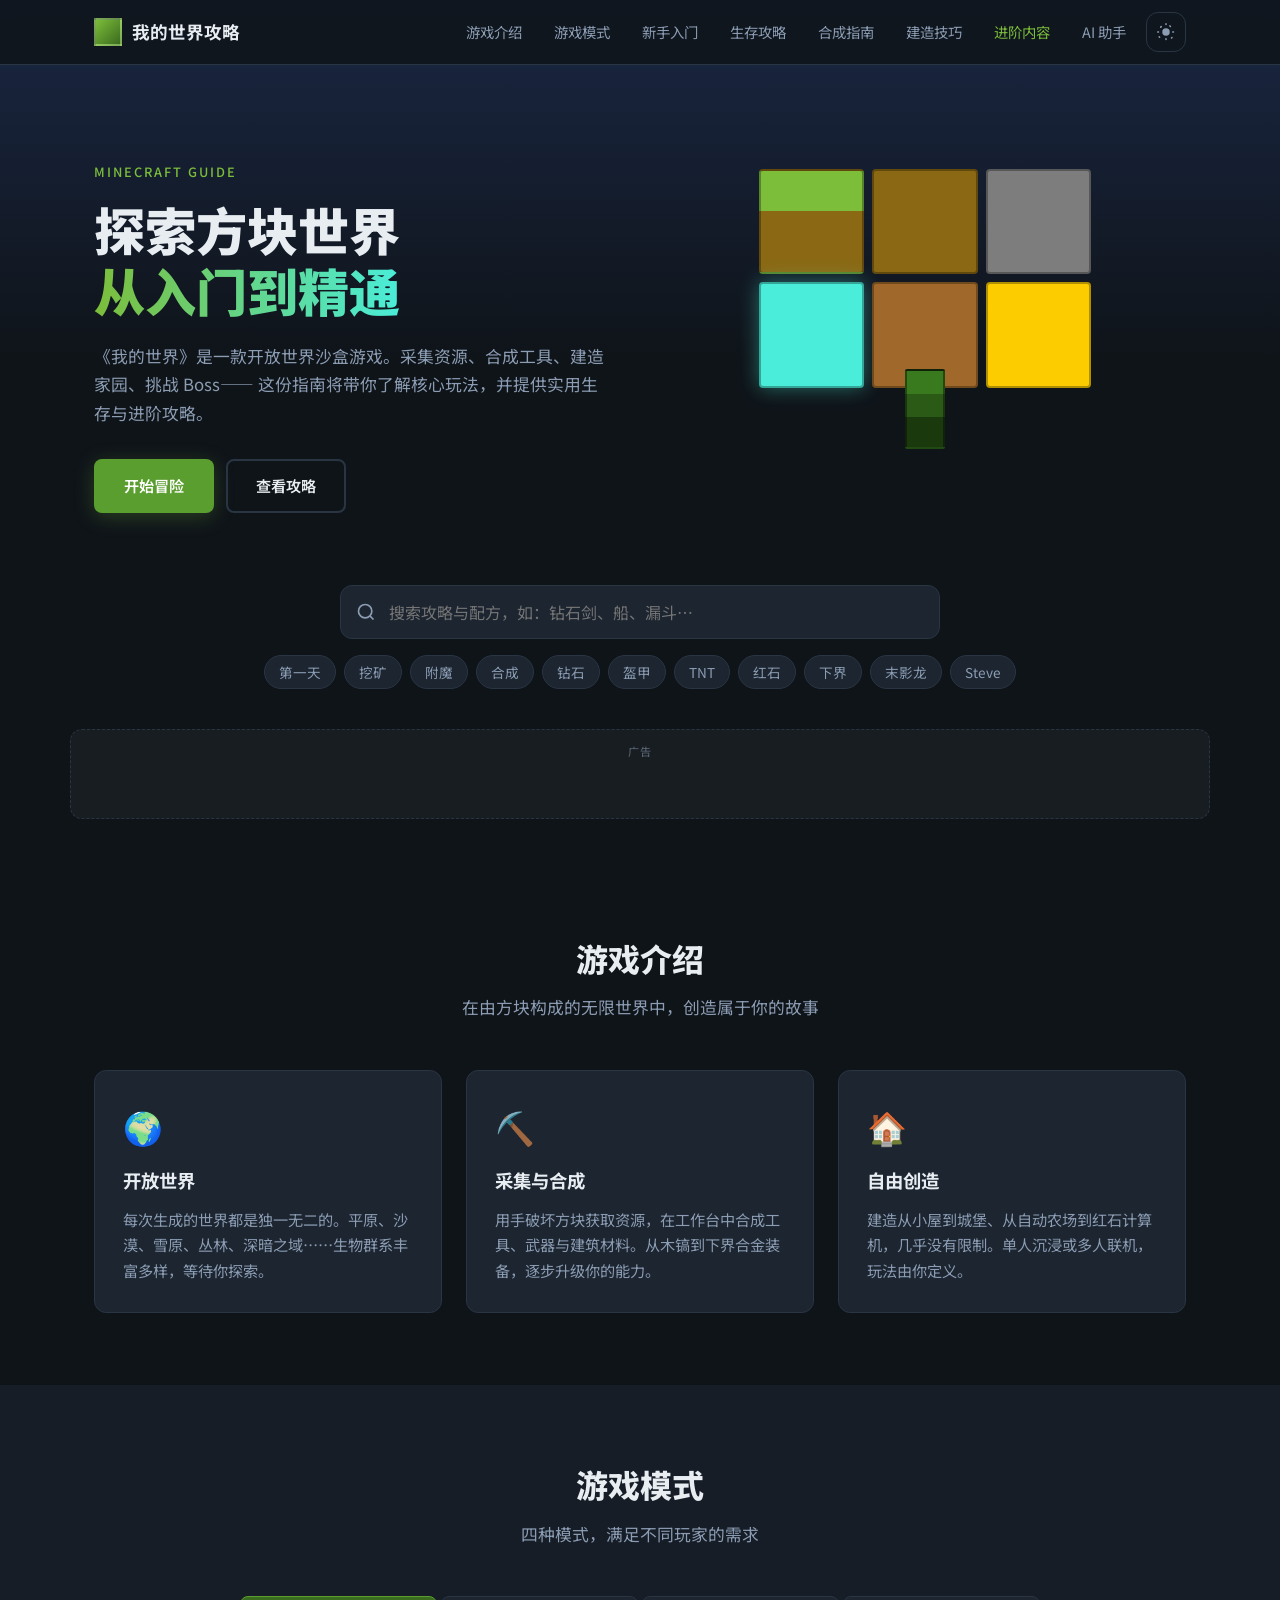
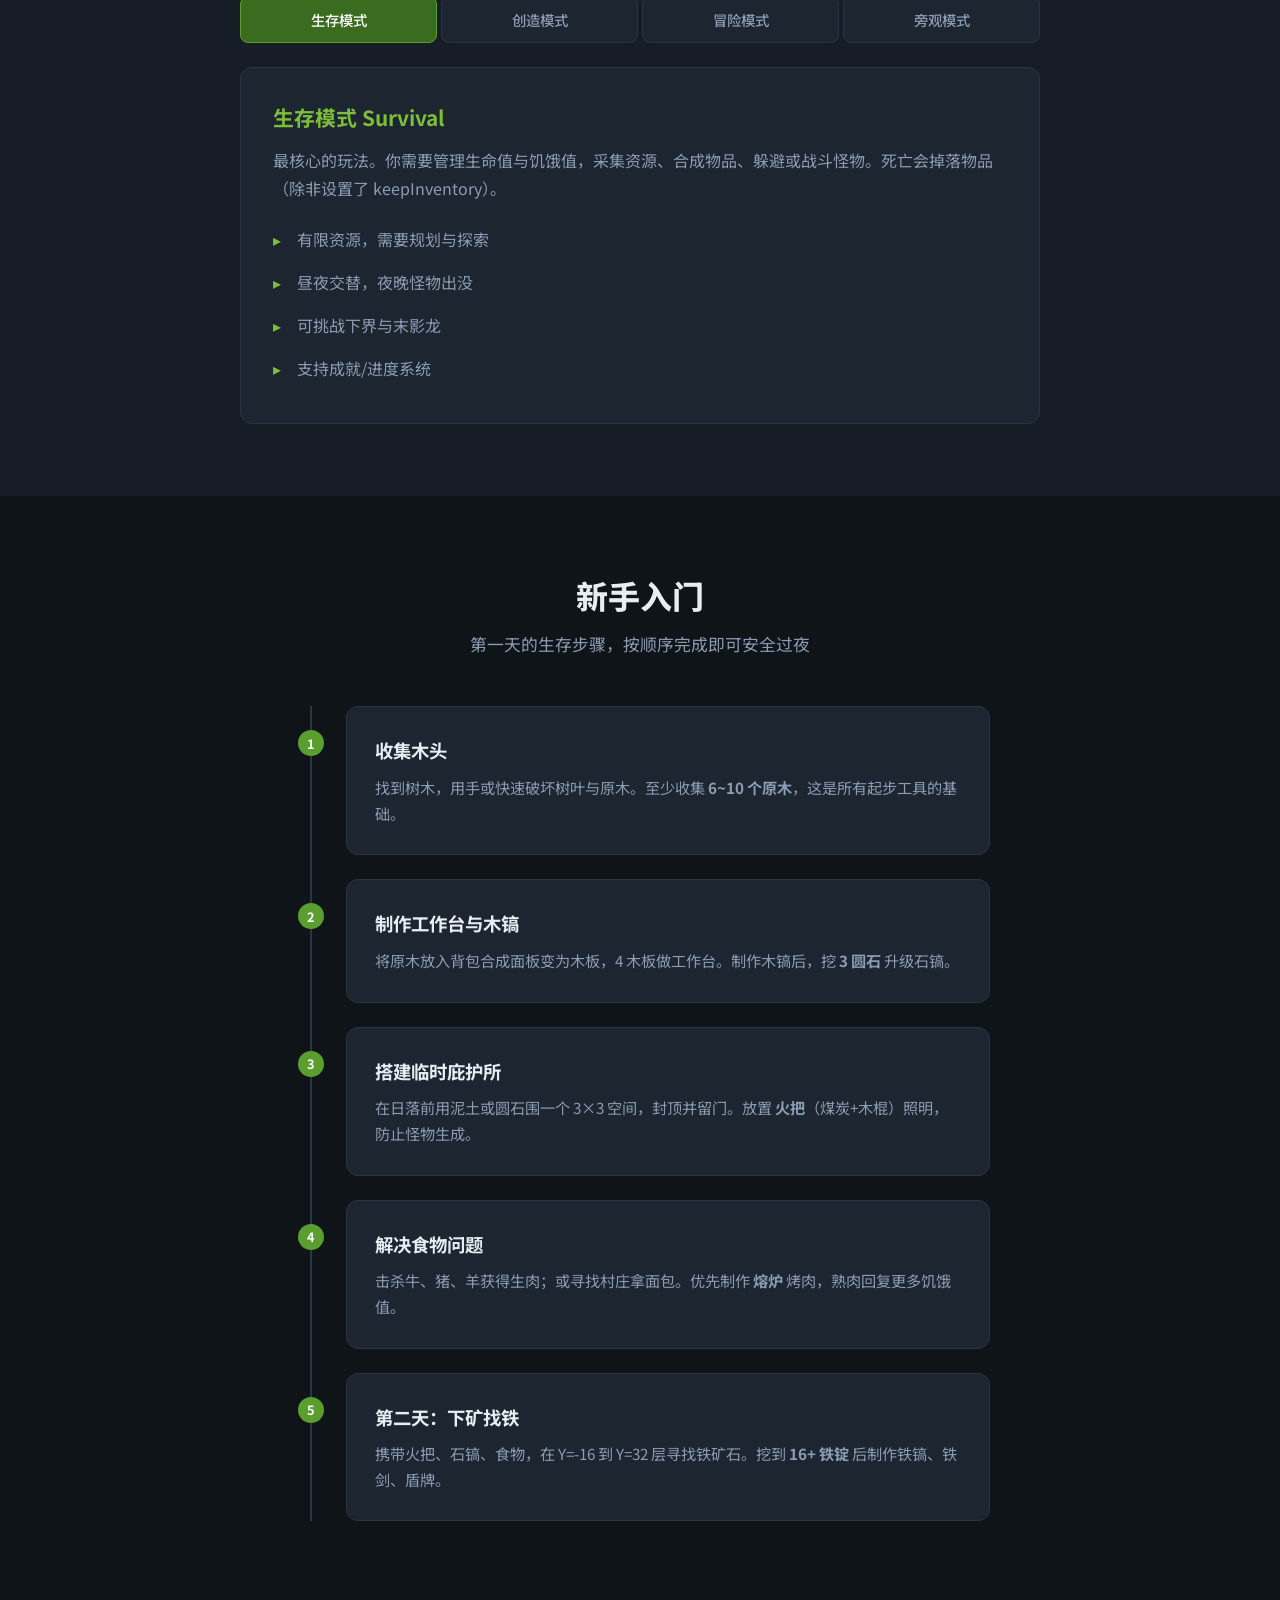
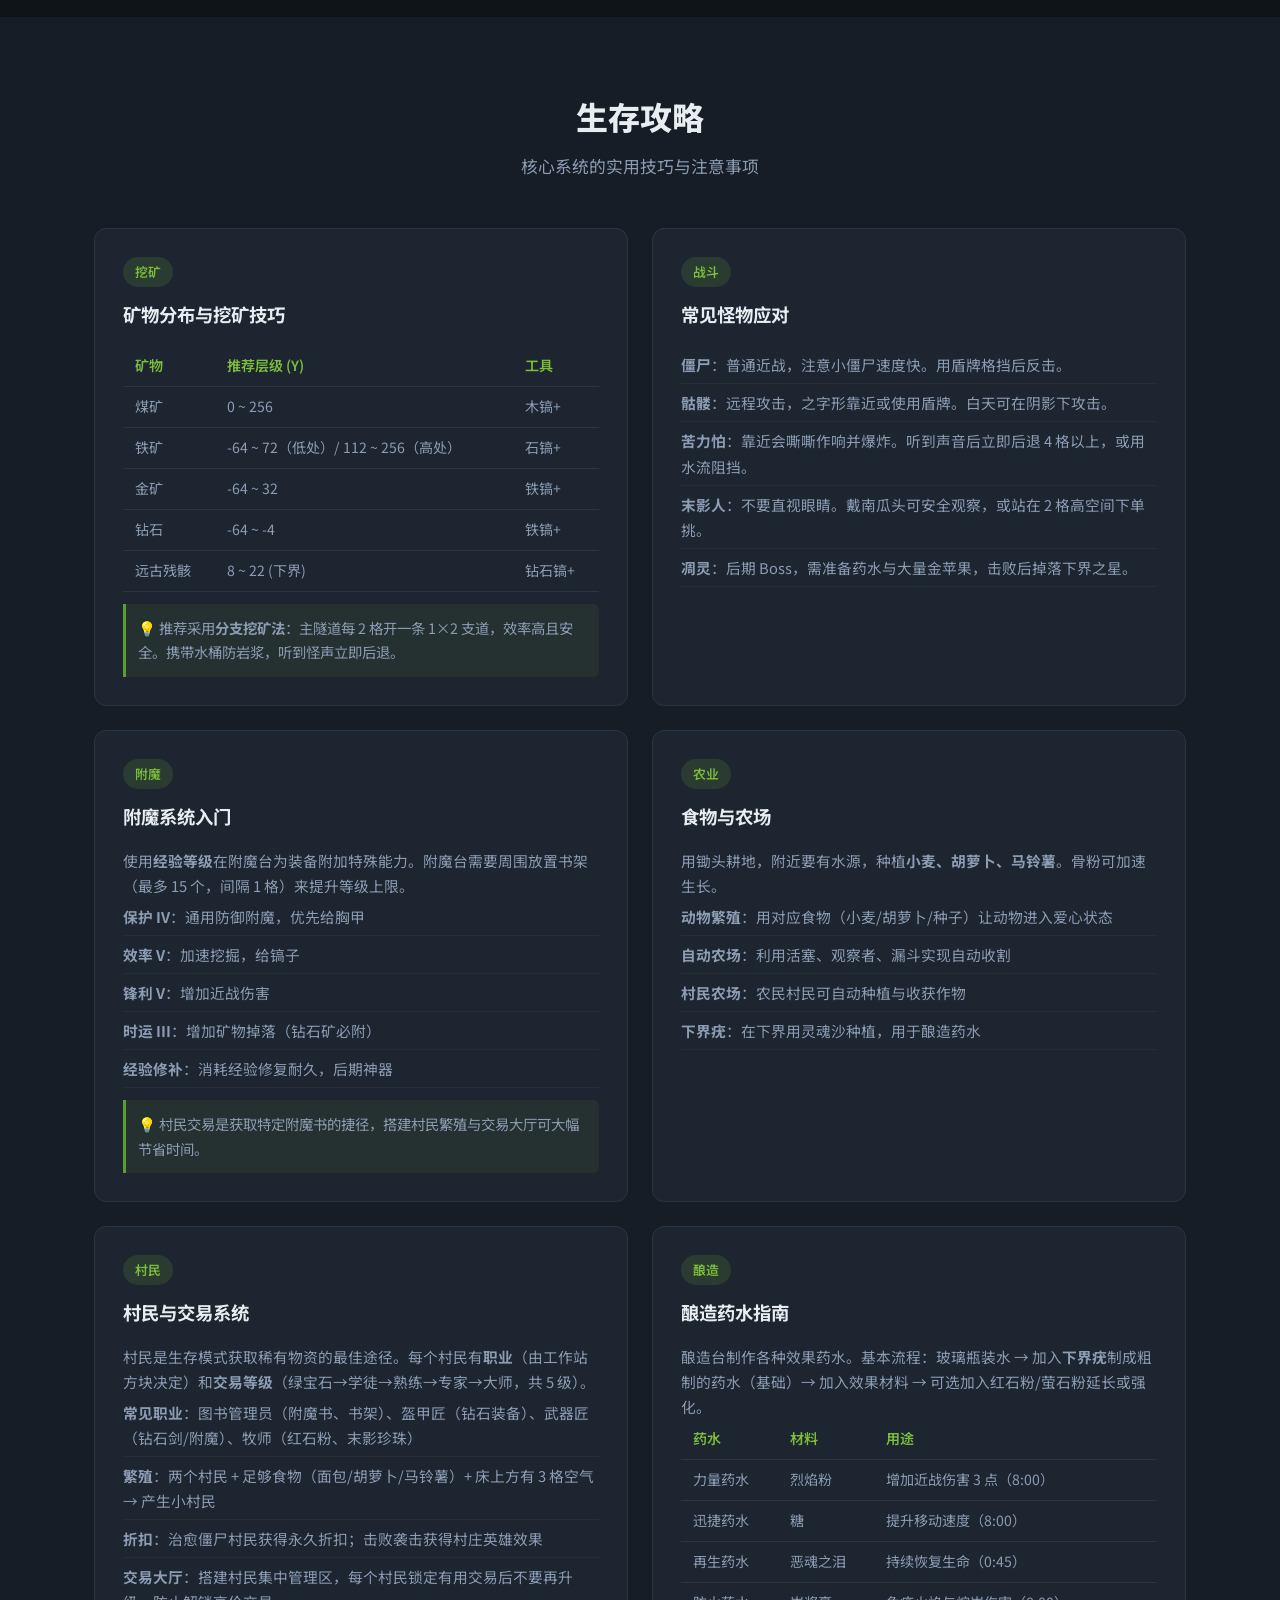
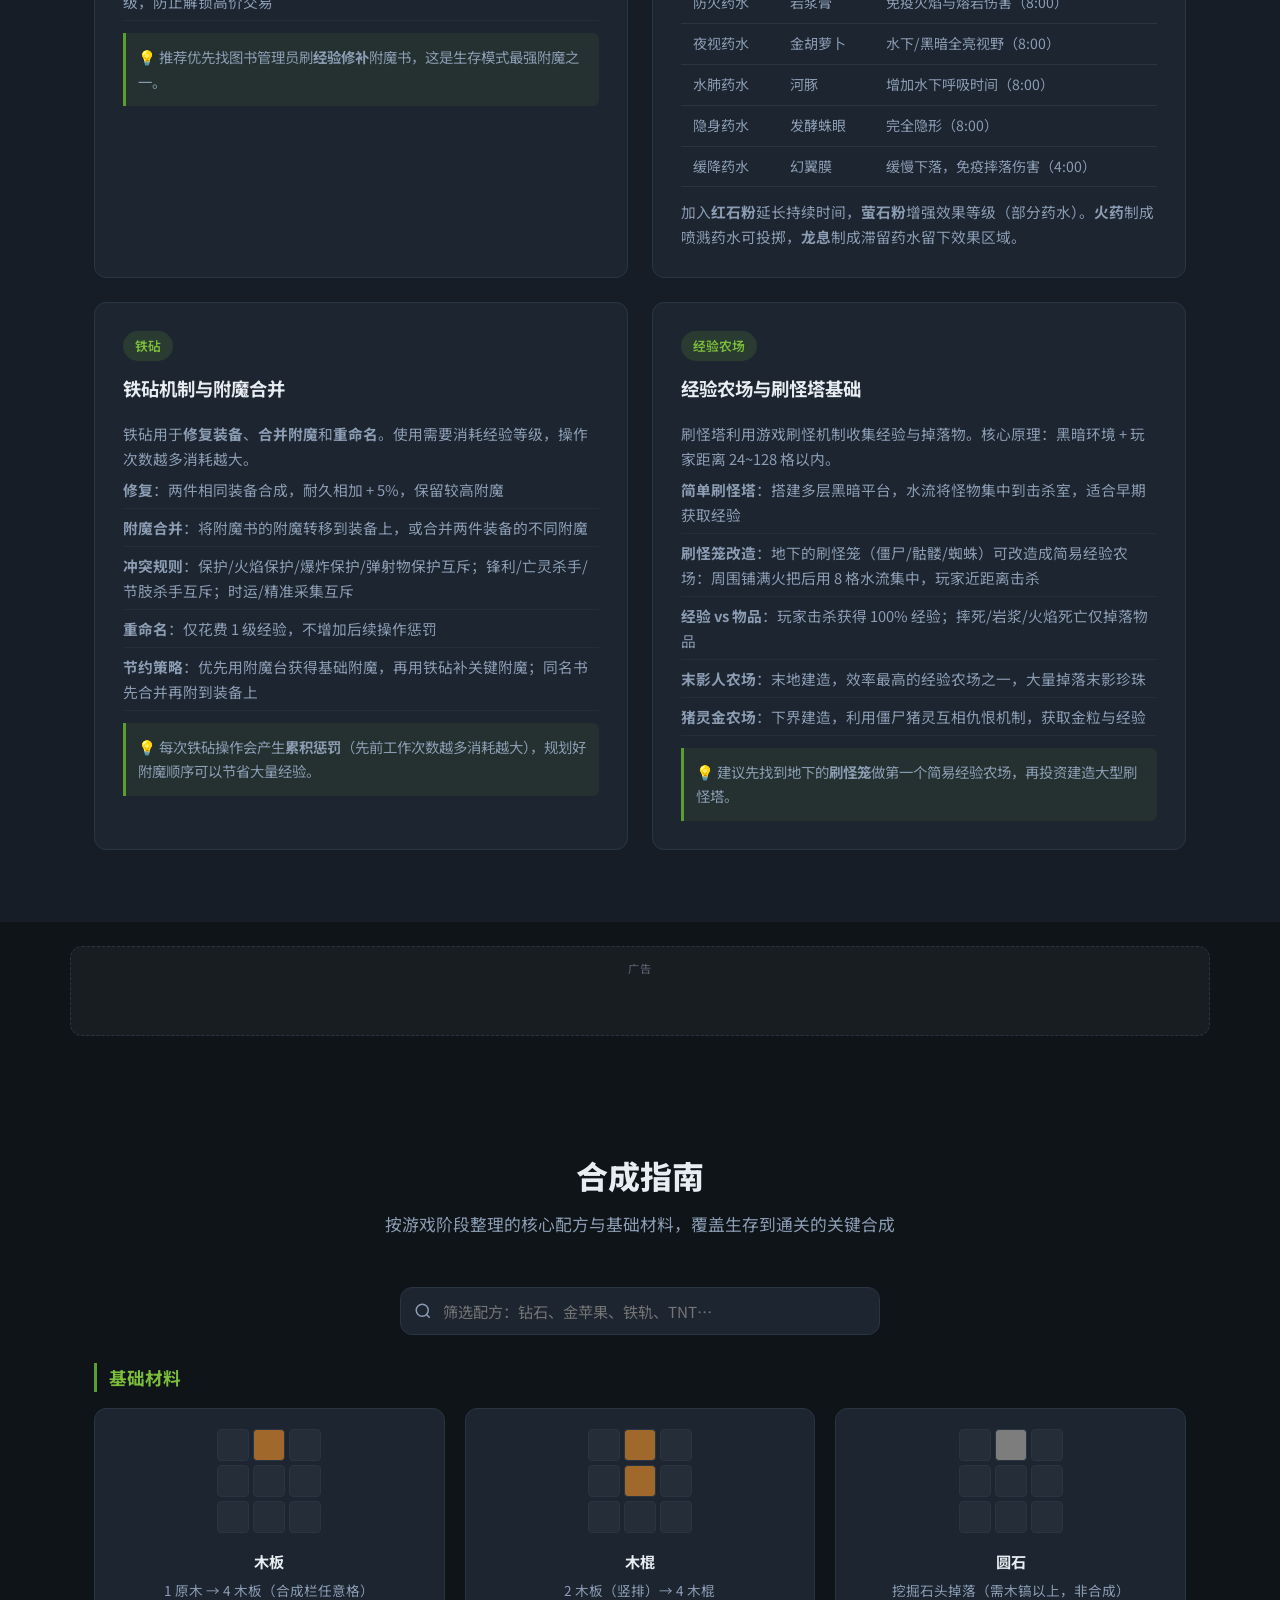
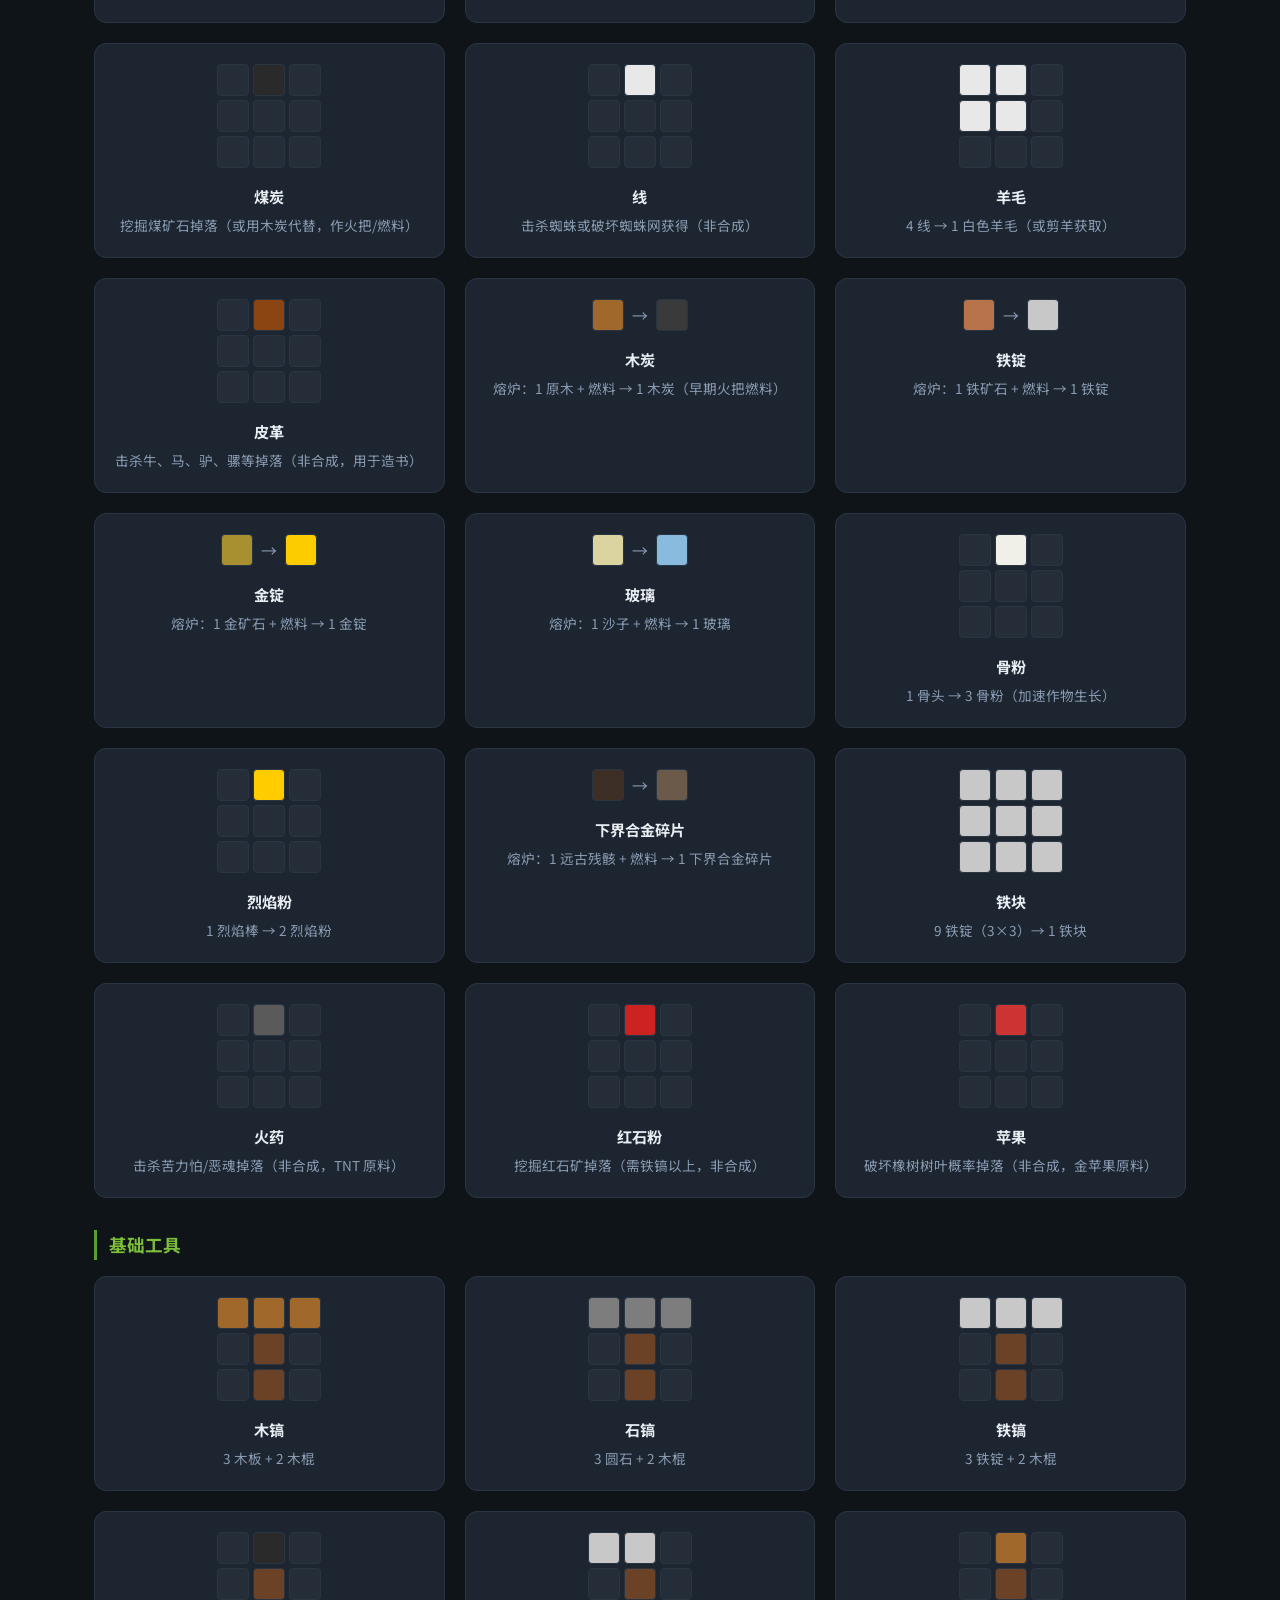
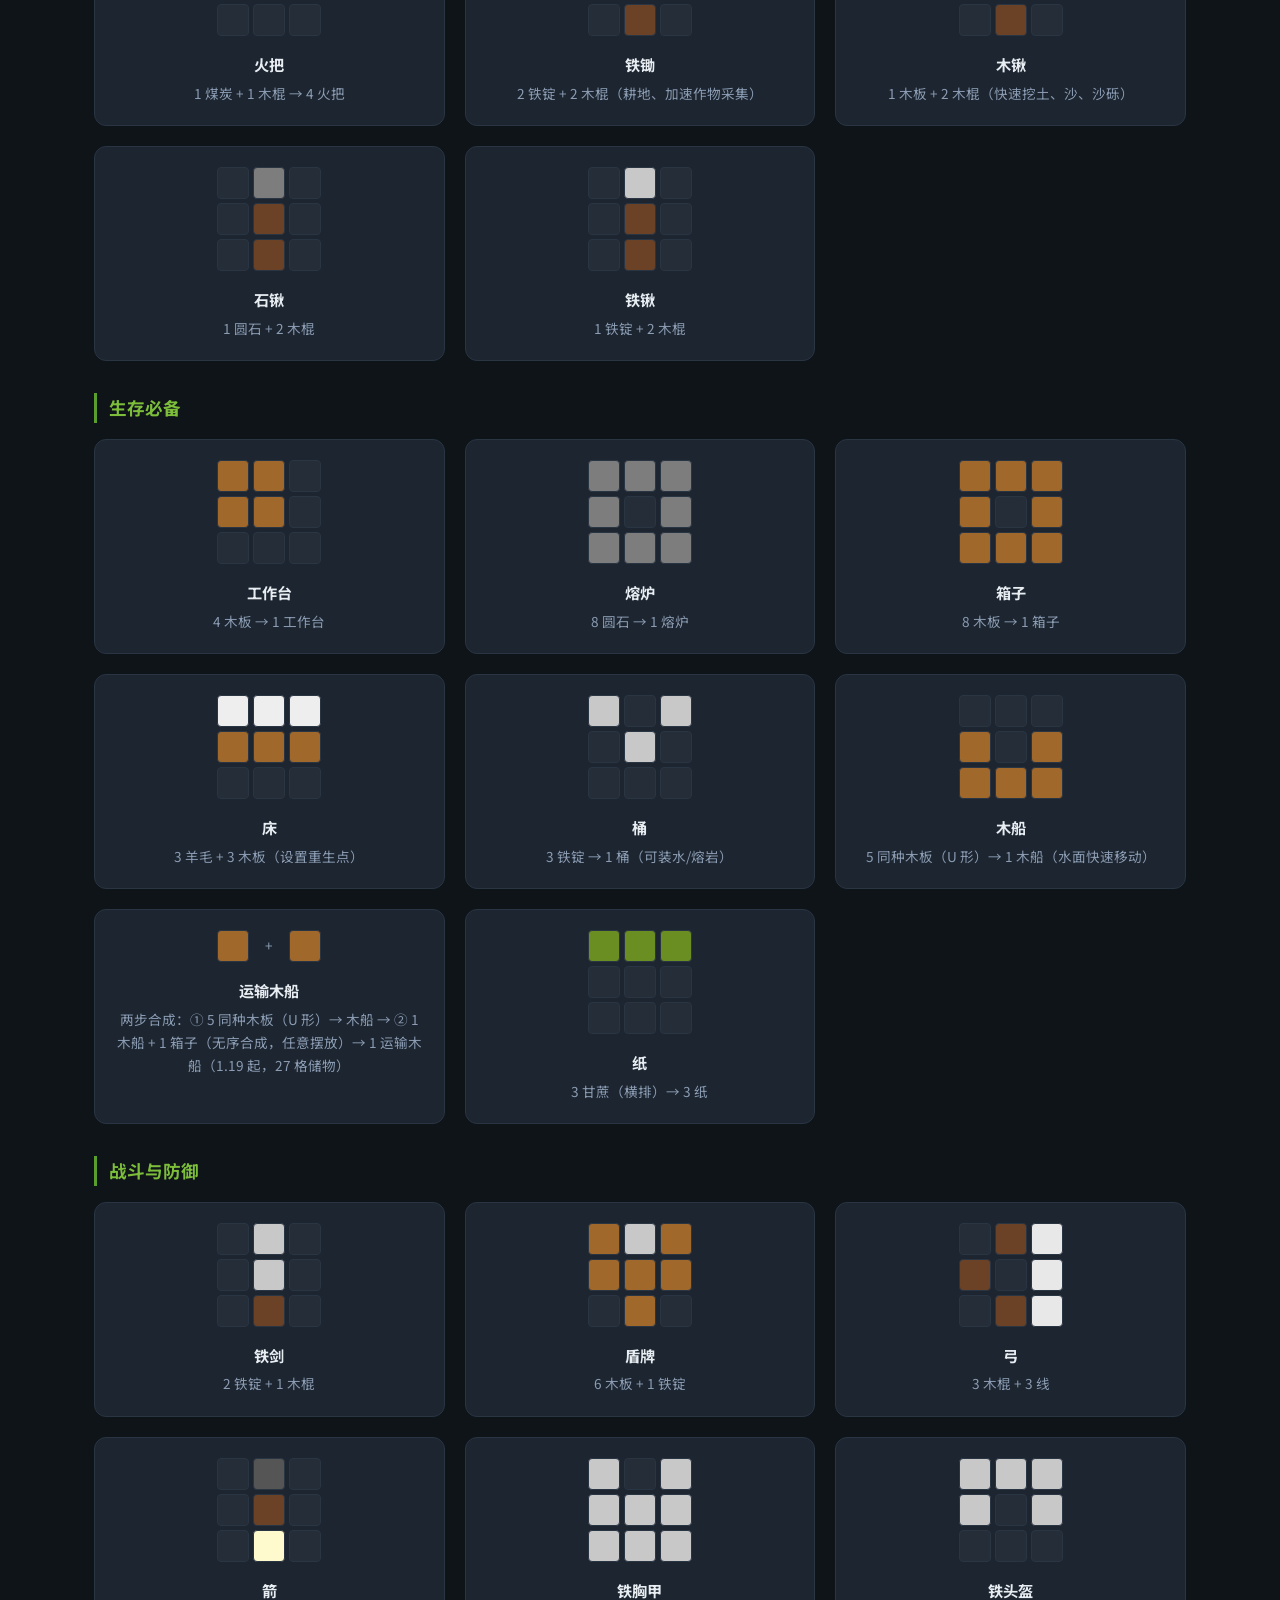
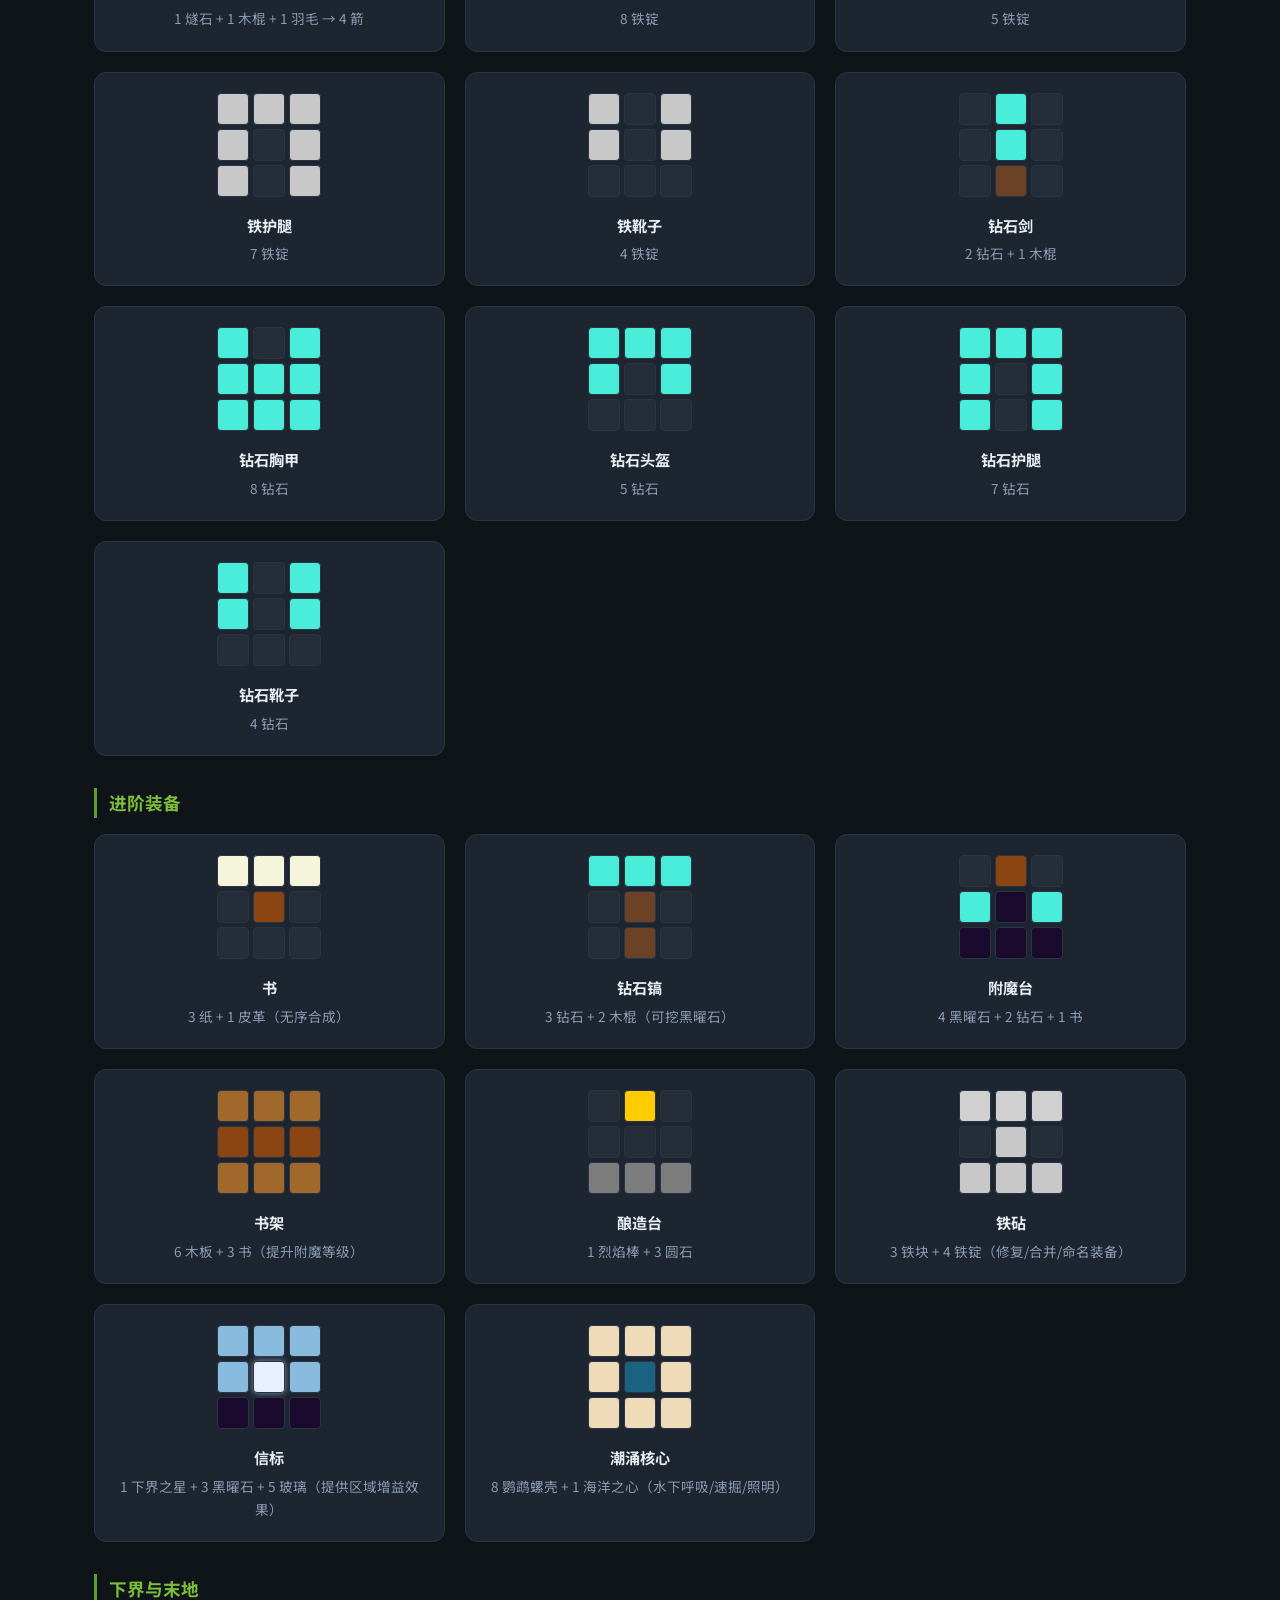
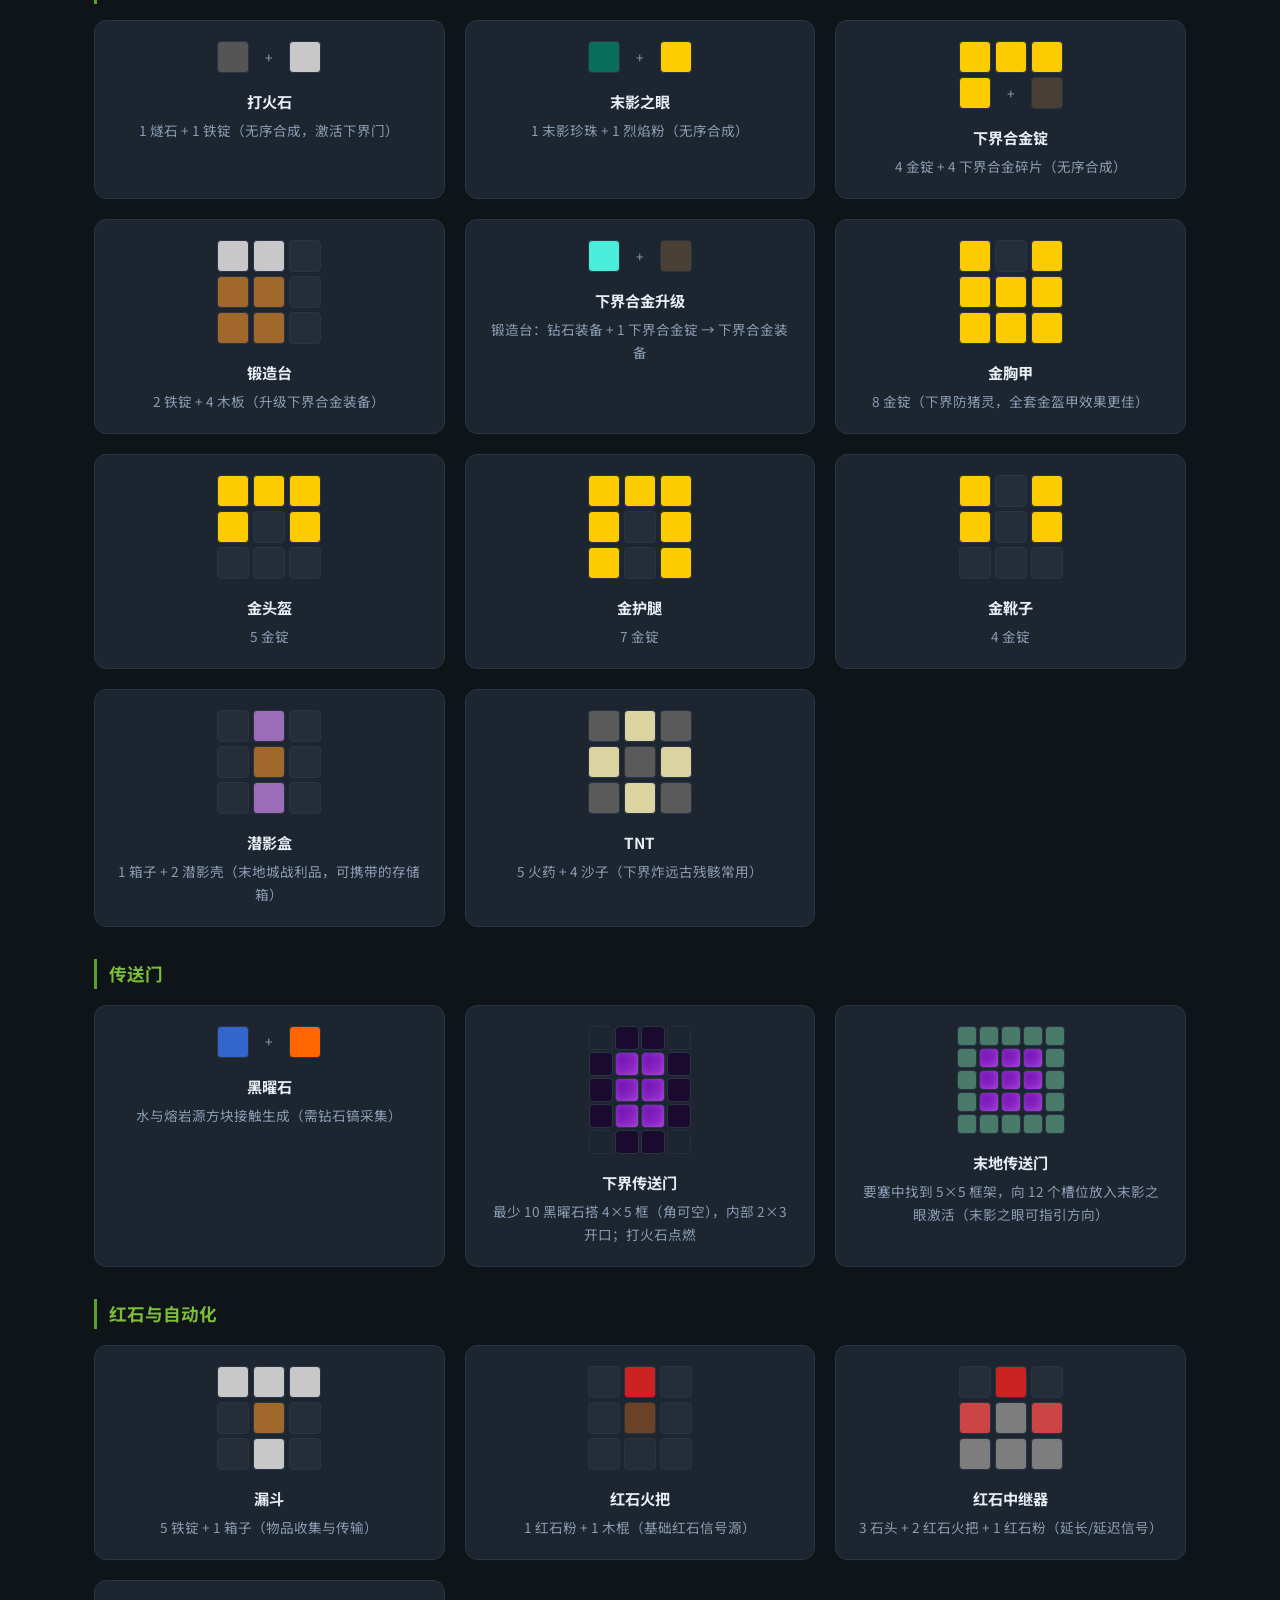
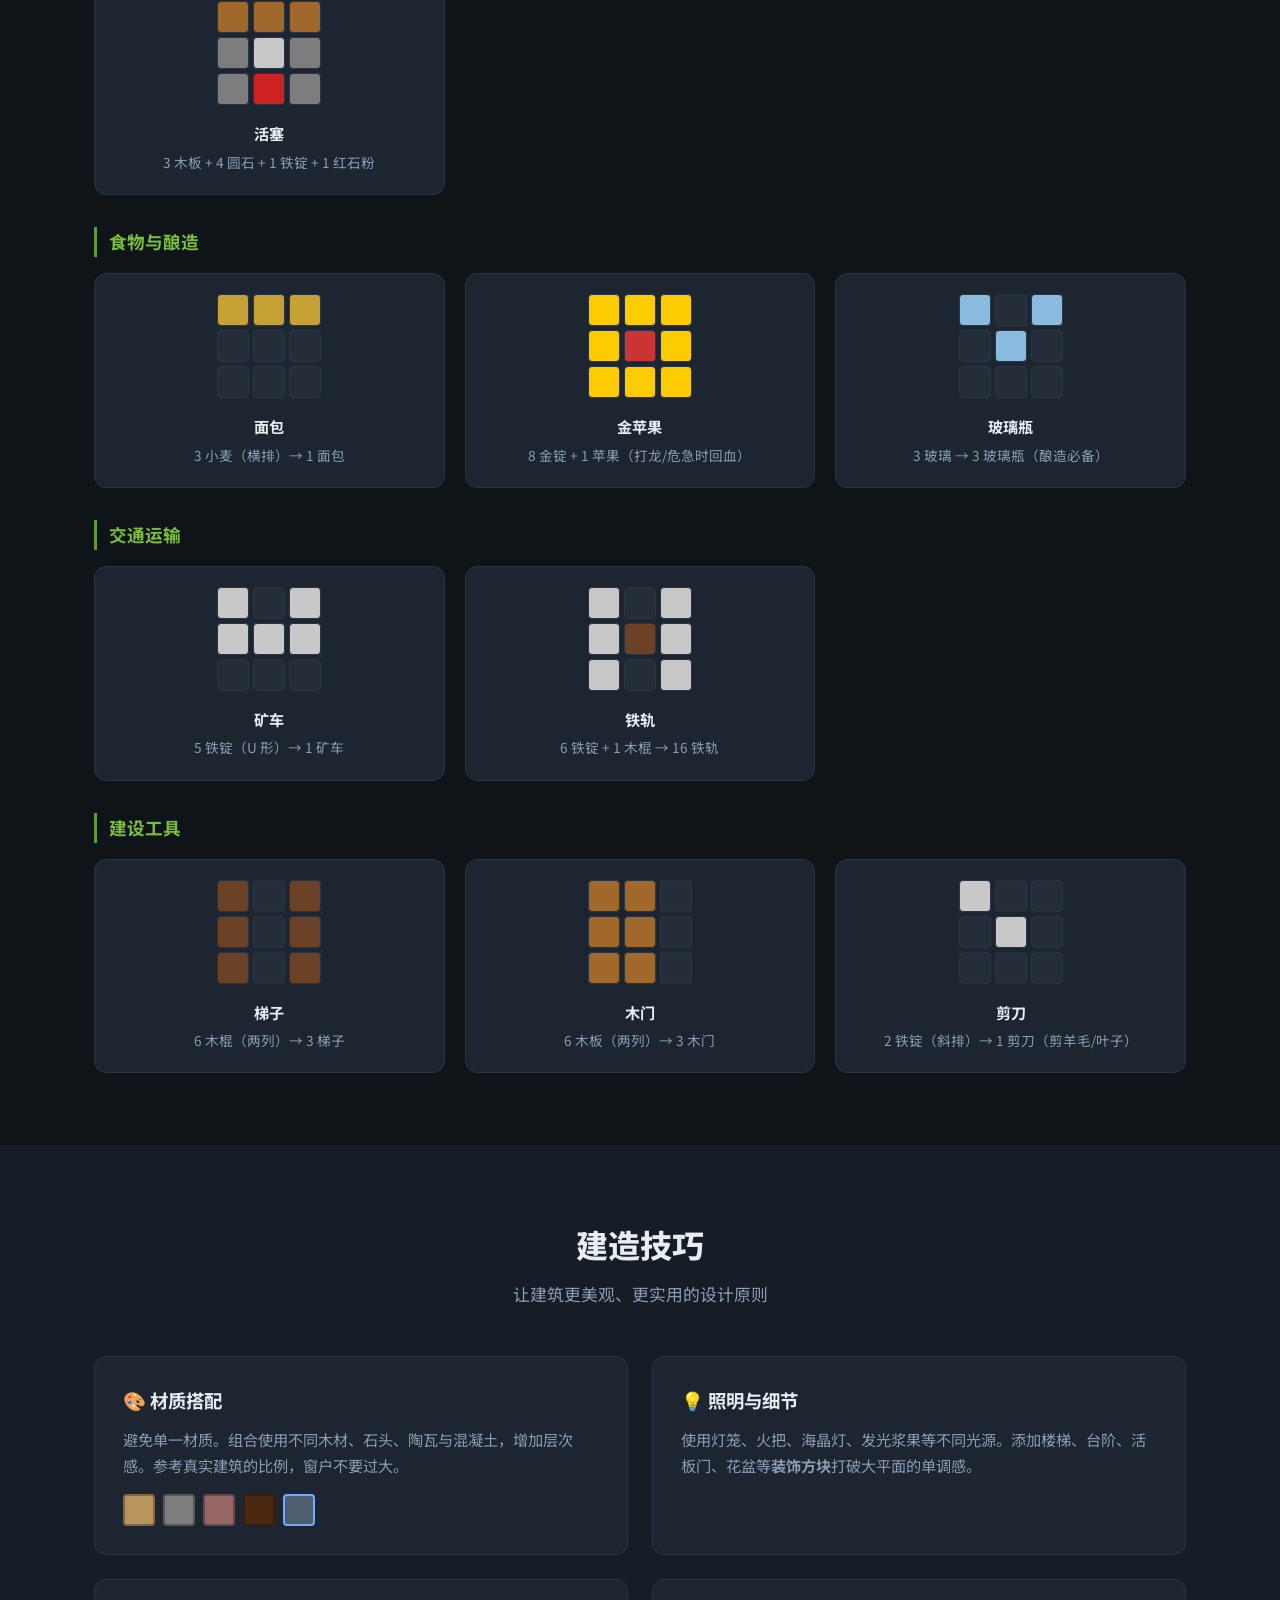
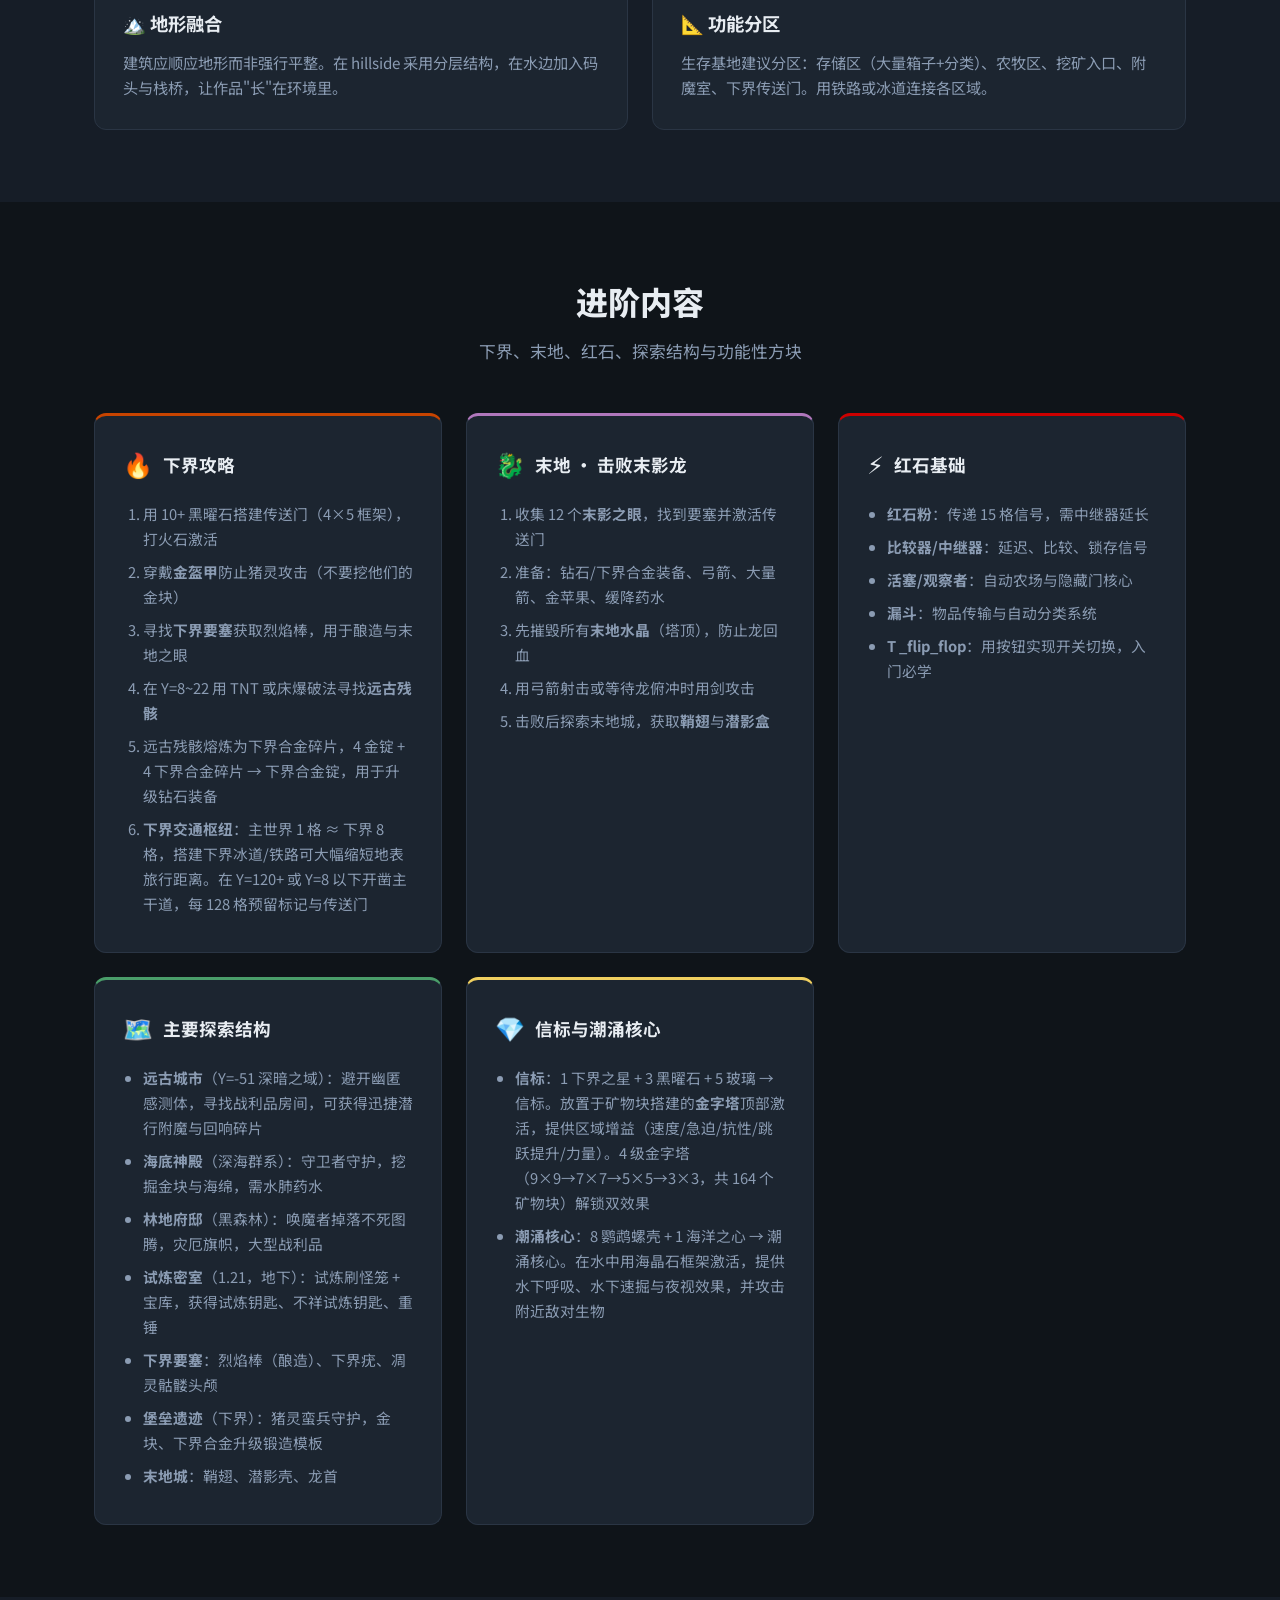
==== commit 9afeac55: "扩充村民、酿造、铁砧与经验农场攻略，并新增信标与潮涌核心等内容。 Co-authored-by: Cursor <cursoragent@cursor.com>" ====
--- a/index.html
+++ b/index.html
@@ -313,6 +313,75 @@
               </ul>
             </div>
           </article>
+
+          <article class="guide-card" data-keywords="村民 交易 图书管理员 村民繁殖 职业">
+            <span class="guide-badge">村民</span>
+            <h3>村民与交易系统</h3>
+            <div class="guide-body">
+              <p>村民是生存模式获取稀有物资的最佳途径。每个村民有<strong>职业</strong>（由工作站方块决定）和<strong>交易等级</strong>（绿宝石→学徒→熟练→专家→大师，共 5 级）。</p>
+              <ul class="enchant-list">
+                <li><strong>常见职业</strong>：图书管理员（附魔书、书架）、盔甲匠（钻石装备）、武器匠（钻石剑/附魔）、牧师（红石粉、末影珍珠）</li>
+                <li><strong>繁殖</strong>：两个村民 + 足够食物（面包/胡萝卜/马铃薯）+ 床上方有 3 格空气 → 产生小村民</li>
+                <li><strong>折扣</strong>：治愈僵尸村民获得永久折扣；击败袭击获得村庄英雄效果</li>
+                <li><strong>交易大厅</strong>：搭建村民集中管理区，每个村民锁定有用交易后不要再升级，防止解锁高价交易</li>
+              </ul>
+              <p class="tip">💡 推荐优先找图书管理员刷<strong>经验修补</strong>附魔书，这是生存模式最强附魔之一。</p>
+            </div>
+          </article>
+
+          <article class="guide-card" data-keywords="酿造 药水 酿造台 下界疣 效果">
+            <span class="guide-badge">酿造</span>
+            <h3>酿造药水指南</h3>
+            <div class="guide-body">
+              <p>酿造台制作各种效果药水。基本流程：玻璃瓶装水 → 加入<strong>下界疣</strong>制成粗制的药水（基础）→ 加入效果材料 → 可选加入红石粉/萤石粉延长或强化。</p>
+              <table class="ore-table">
+                <thead><tr><th>药水</th><th>材料</th><th>用途</th></tr></thead>
+                <tbody>
+                  <tr><td>力量药水</td><td>烈焰粉</td><td>增加近战伤害 3 点（8:00）</td></tr>
+                  <tr><td>迅捷药水</td><td>糖</td><td>提升移动速度（8:00）</td></tr>
+                  <tr><td>再生药水</td><td>恶魂之泪</td><td>持续恢复生命（0:45）</td></tr>
+                  <tr><td>防火药水</td><td>岩浆膏</td><td>免疫火焰与熔岩伤害（8:00）</td></tr>
+                  <tr><td>夜视药水</td><td>金胡萝卜</td><td>水下/黑暗全亮视野（8:00）</td></tr>
+                  <tr><td>水肺药水</td><td>河豚</td><td>增加水下呼吸时间（8:00）</td></tr>
+                  <tr><td>隐身药水</td><td>发酵蛛眼</td><td>完全隐形（8:00）</td></tr>
+                  <tr><td>缓降药水</td><td>幻翼膜</td><td>缓慢下落，免疫摔落伤害（4:00）</td></tr>
+                </tbody>
+              </table>
+              <p>加入<strong>红石粉</strong>延长持续时间，<strong>萤石粉</strong>增强效果等级（部分药水）。<strong>火药</strong>制成喷溅药水可投掷，<strong>龙息</strong>制成滞留药水留下效果区域。</p>
+            </div>
+          </article>
+
+          <article class="guide-card" data-keywords="铁砧 附魔 合并 修复 命名">
+            <span class="guide-badge">铁砧</span>
+            <h3>铁砧机制与附魔合并</h3>
+            <div class="guide-body">
+              <p>铁砧用于<strong>修复装备</strong>、<strong>合并附魔</strong>和<strong>重命名</strong>。使用需要消耗经验等级，操作次数越多消耗越大。</p>
+              <ul class="enchant-list">
+                <li><strong>修复</strong>：两件相同装备合成，耐久相加 + 5%，保留较高附魔</li>
+                <li><strong>附魔合并</strong>：将附魔书的附魔转移到装备上，或合并两件装备的不同附魔</li>
+                <li><strong>冲突规则</strong>：保护/火焰保护/爆炸保护/弹射物保护互斥；锋利/亡灵杀手/节肢杀手互斥；时运/精准采集互斥</li>
+                <li><strong>重命名</strong>：仅花费 1 级经验，不增加后续操作惩罚</li>
+                <li><strong>节约策略</strong>：优先用附魔台获得基础附魔，再用铁砧补关键附魔；同名书先合并再附到装备上</li>
+              </ul>
+              <p class="tip">💡 每次铁砧操作会产生<strong>累积惩罚</strong>（先前工作次数越多消耗越大），规划好附魔顺序可以节省大量经验。</p>
+            </div>
+          </article>
+
+          <article class="guide-card" data-keywords="经验 农场 刷怪塔 刷怪笼 经验值">
+            <span class="guide-badge">经验农场</span>
+            <h3>经验农场与刷怪塔基础</h3>
+            <div class="guide-body">
+              <p>刷怪塔利用游戏刷怪机制收集经验与掉落物。核心原理：黑暗环境 + 玩家距离 24~128 格以内。</p>
+              <ul class="farm-list">
+                <li><strong>简单刷怪塔</strong>：搭建多层黑暗平台，水流将怪物集中到击杀室，适合早期获取经验</li>
+                <li><strong>刷怪笼改造</strong>：地下的刷怪笼（僵尸/骷髅/蜘蛛）可改造成简易经验农场：周围铺满火把后用 8 格水流集中，玩家近距离击杀</li>
+                <li><strong>经验 vs 物品</strong>：玩家击杀获得 100% 经验；摔死/岩浆/火焰死亡仅掉落物品</li>
+                <li><strong>末影人农场</strong>：末地建造，效率最高的经验农场之一，大量掉落末影珍珠</li>
+                <li><strong>猪灵金农场</strong>：下界建造，利用僵尸猪灵互相仇恨机制，获取金粒与经验</li>
+              </ul>
+              <p class="tip">💡 建议先找到地下的<strong>刷怪笼</strong>做第一个简易经验农场，再投资建造大型刷怪塔。</p>
+            </div>
+          </article>
         </div>
       </div>
     </section>
@@ -1113,6 +1182,36 @@
             </div>
             <h4>铁砧</h4>
             <p>3 铁块 + 4 铁锭（修复/合并/命名装备）</p>
+          </div>
+          <div class="craft-item" data-keywords="信标 beacon 效果 增益 金字塔">
+            <div class="craft-preview">
+              <div class="craft-slot filled glass"></div>
+              <div class="craft-slot filled glass"></div>
+              <div class="craft-slot filled glass"></div>
+              <div class="craft-slot filled glass"></div>
+              <div class="craft-slot filled nether-star"></div>
+              <div class="craft-slot filled glass"></div>
+              <div class="craft-slot filled obsidian"></div>
+              <div class="craft-slot filled obsidian"></div>
+              <div class="craft-slot filled obsidian"></div>
+            </div>
+            <h4>信标</h4>
+            <p>1 下界之星 + 3 黑曜石 + 5 玻璃（提供区域增益效果）</p>
+          </div>
+          <div class="craft-item" data-keywords="潮涌核心 海洋之心 鹦鹉螺壳 水下">
+            <div class="craft-preview">
+              <div class="craft-slot filled nautilus"></div>
+              <div class="craft-slot filled nautilus"></div>
+              <div class="craft-slot filled nautilus"></div>
+              <div class="craft-slot filled nautilus"></div>
+              <div class="craft-slot filled heart-ocean"></div>
+              <div class="craft-slot filled nautilus"></div>
+              <div class="craft-slot filled nautilus"></div>
+              <div class="craft-slot filled nautilus"></div>
+              <div class="craft-slot filled nautilus"></div>
+            </div>
+            <h4>潮涌核心</h4>
+            <p>8 鹦鹉螺壳 + 1 海洋之心（水下呼吸/速掘/照明）</p>
           </div>
         </div>
 
@@ -1572,7 +1671,7 @@
       <div class="container">
         <div class="section-header">
           <h2>进阶内容</h2>
-          <p>下界、末地、红石——挑战更高难度的游戏内容</p>
+          <p>下界、末地、红石、探索结构与功能性方块</p>
         </div>
         <div class="advanced-grid">
           <article class="advanced-card nether" data-keywords="下界 地狱 远古残骸 下界合金">
@@ -1586,6 +1685,7 @@
               <li>寻找<strong>下界要塞</strong>获取烈焰棒，用于酿造与末地之眼</li>
               <li>在 Y=8~22 用 TNT 或床爆破法寻找<strong>远古残骸</strong></li>
               <li>远古残骸熔炼为下界合金碎片，4 金锭 + 4 下界合金碎片 → 下界合金锭，用于升级钻石装备</li>
+              <li><strong>下界交通枢纽</strong>：主世界 1 格 ≈ 下界 8 格，搭建下界冰道/铁路可大幅缩短地表旅行距离。在 Y=120+ 或 Y=8 以下开凿主干道，每 128 格预留标记与传送门</li>
             </ol>
           </article>
 
@@ -1614,6 +1714,33 @@
               <li><strong>活塞/观察者</strong>：自动农场与隐藏门核心</li>
               <li><strong>漏斗</strong>：物品传输与自动分类系统</li>
               <li><strong>T _flip_flop</strong>：用按钮实现开关切换，入门必学</li>
+            </ul>
+          </article>
+
+          <article class="advanced-card structures" data-keywords="结构 探索 远古城市 海底神殿 林地府邸 试炼密室">
+            <div class="advanced-header">
+              <span class="advanced-icon">🗺️</span>
+              <h3>主要探索结构</h3>
+            </div>
+            <ul>
+              <li><strong>远古城市</strong>（Y=-51 深暗之域）：避开幽匿感测体，寻找战利品房间，可获得迅捷潜行附魔与回响碎片</li>
+              <li><strong>海底神殿</strong>（深海群系）：守卫者守护，挖掘金块与海绵，需水肺药水</li>
+              <li><strong>林地府邸</strong>（黑森林）：唤魔者掉落不死图腾，灾厄旗帜，大型战利品</li>
+              <li><strong>试炼密室</strong>（1.21，地下）：试炼刷怪笼 + 宝库，获得试炼钥匙、不祥试炼钥匙、重锤</li>
+              <li><strong>下界要塞</strong>：烈焰棒（酿造）、下界疣、凋灵骷髅头颅</li>
+              <li><strong>堡垒遗迹</strong>（下界）：猪灵蛮兵守护，金块、下界合金升级锻造模板</li>
+              <li><strong>末地城</strong>：鞘翅、潜影壳、龙首</li>
+            </ul>
+          </article>
+
+          <article class="advanced-card beacon" data-keywords="信标 潮涌核心 金字塔 效果 水下">
+            <div class="advanced-header">
+              <span class="advanced-icon">💎</span>
+              <h3>信标与潮涌核心</h3>
+            </div>
+            <ul>
+              <li><strong>信标</strong>：1 下界之星 + 3 黑曜石 + 5 玻璃 → 信标。放置于矿物块搭建的<strong>金字塔</strong>顶部激活，提供区域增益（速度/急迫/抗性/跳跃提升/力量）。4 级金字塔（9×9→7×7→5×5→3×3，共 164 个矿物块）解锁双效果</li>
+              <li><strong>潮涌核心</strong>：8 鹦鹉螺壳 + 1 海洋之心 → 潮涌核心。在水中用海晶石框架激活，提供水下呼吸、水下速掘与夜视效果，并攻击附近敌对生物</li>
             </ul>
           </article>
         </div>
--- a/css/style.css
+++ b/css/style.css
@@ -835,6 +835,9 @@
 .craft-slot.iron-block { background: #d0d0d0; }
 .craft-slot.wheat { background: #c4a035; }
 .craft-slot.redstone-torch { background: #cc4444; }
+.craft-slot.nether-star { background: #e8f0ff; box-shadow: 0 0 6px rgba(200, 220, 255, 0.6); }
+.craft-slot.nautilus { background: #f0dbb8; }
+.craft-slot.heart-ocean { background: #1a6380; }
 
 .craft-preview.portal {
   gap: 2px;
@@ -946,6 +949,8 @@
 .advanced-card.nether { border-top-color: #c74400; }
 .advanced-card.end { border-top-color: #b077bc; }
 .advanced-card.redstone { border-top-color: #cc0000; }
+.advanced-card.structures { border-top-color: #4a9e6a; }
+.advanced-card.beacon { border-top-color: #f0d060; }
 
 .advanced-header {
   display: flex;
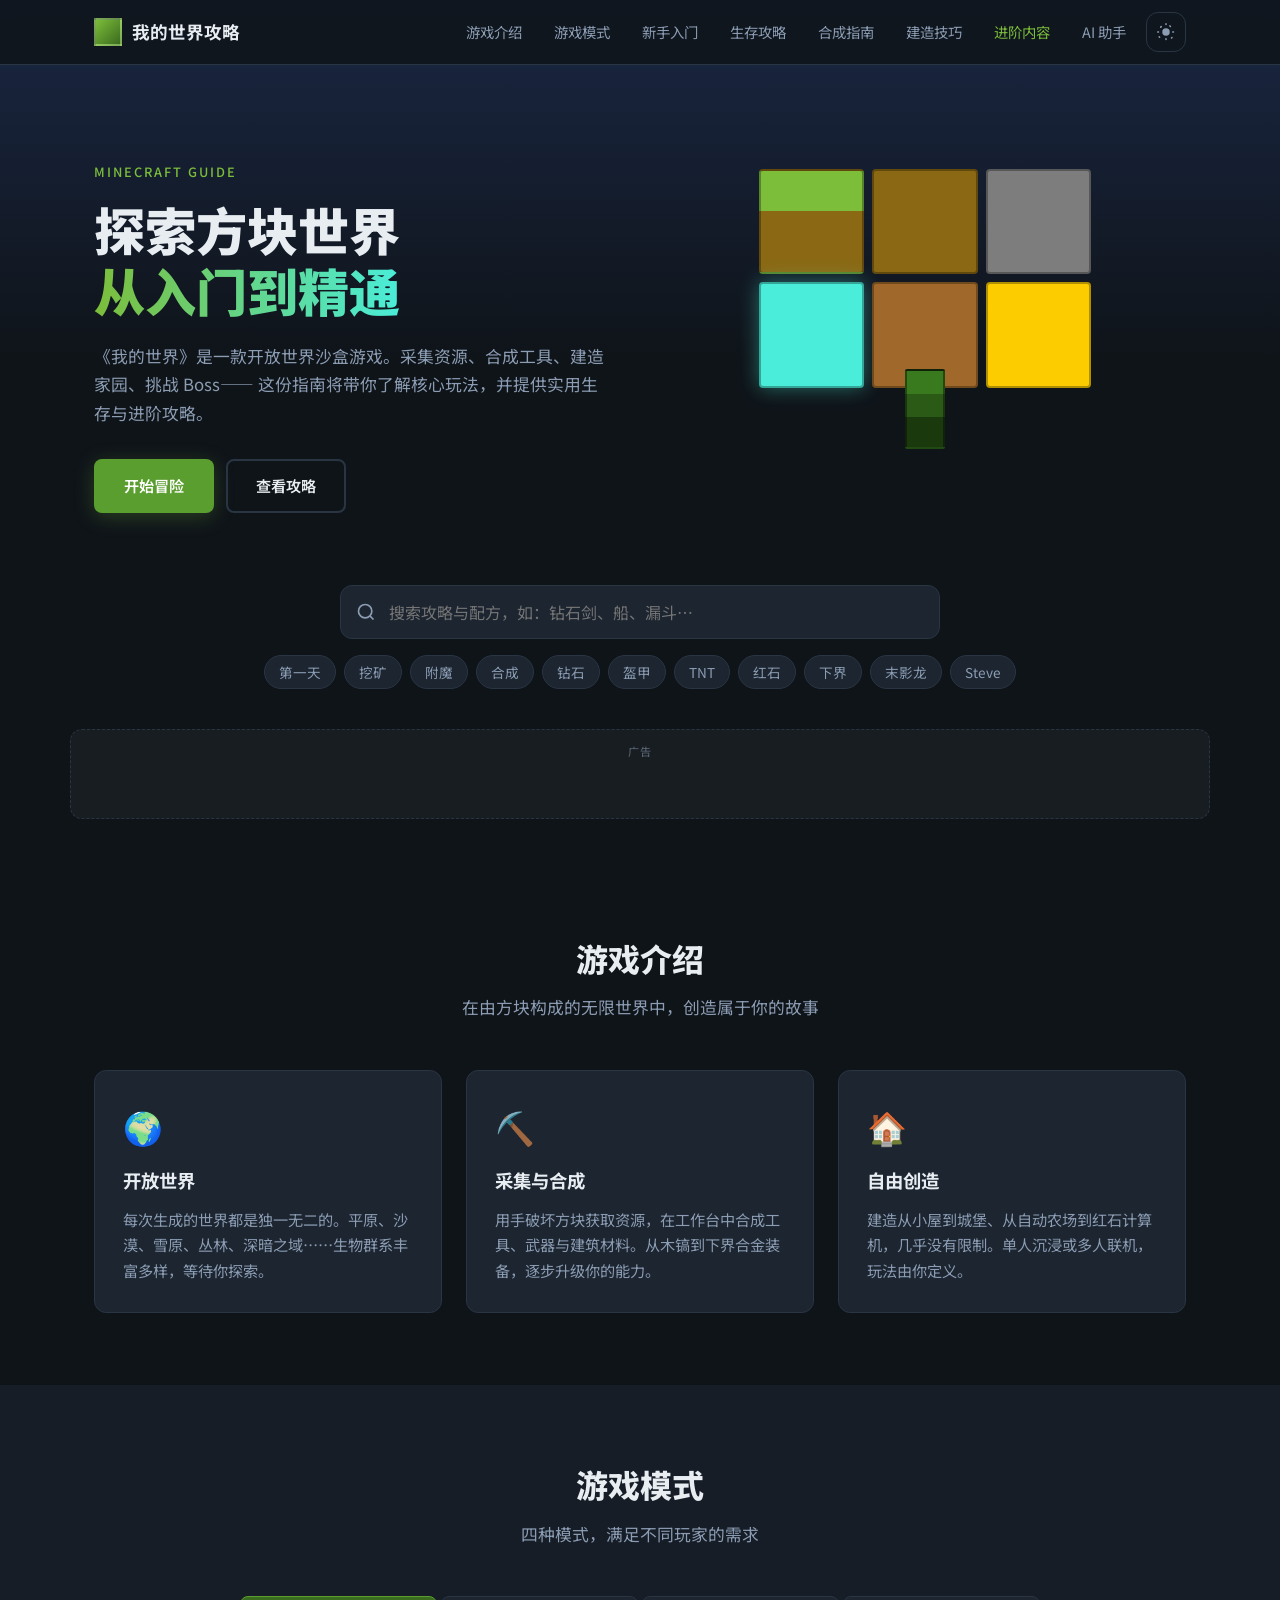
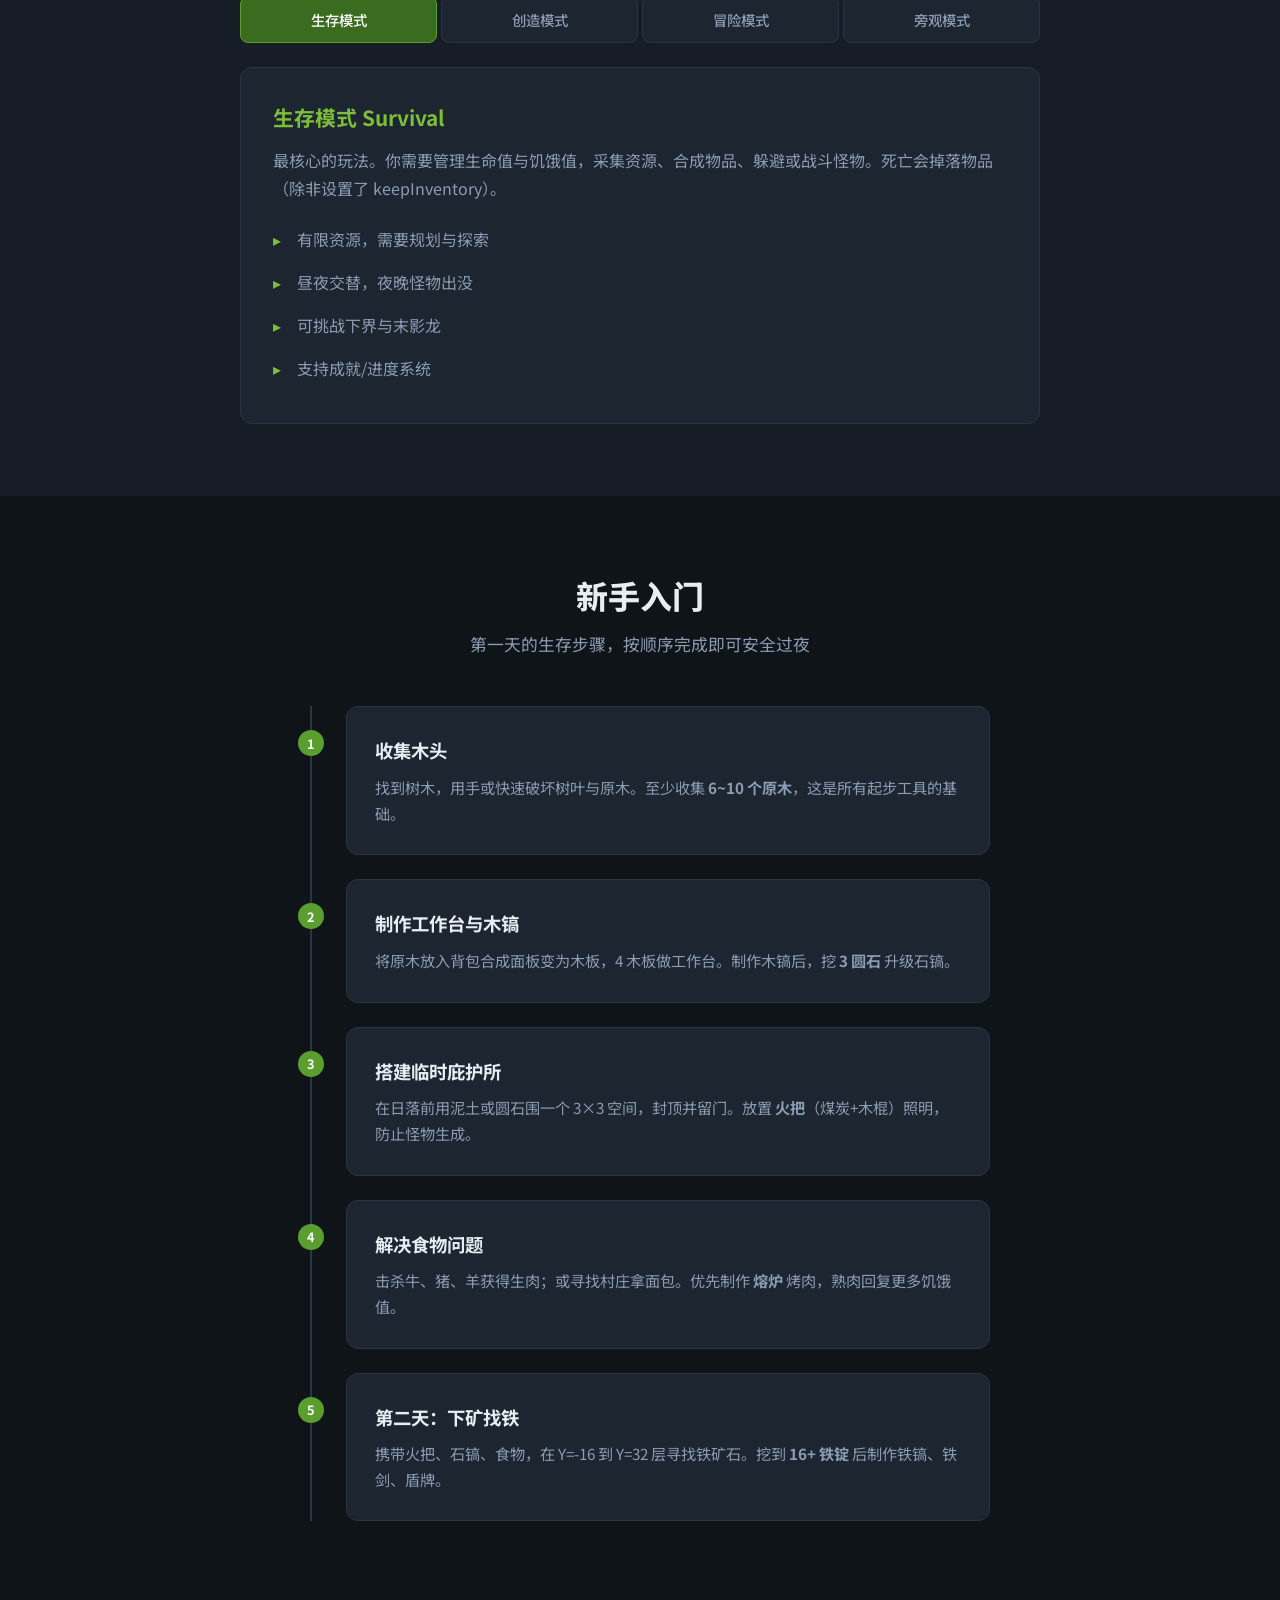
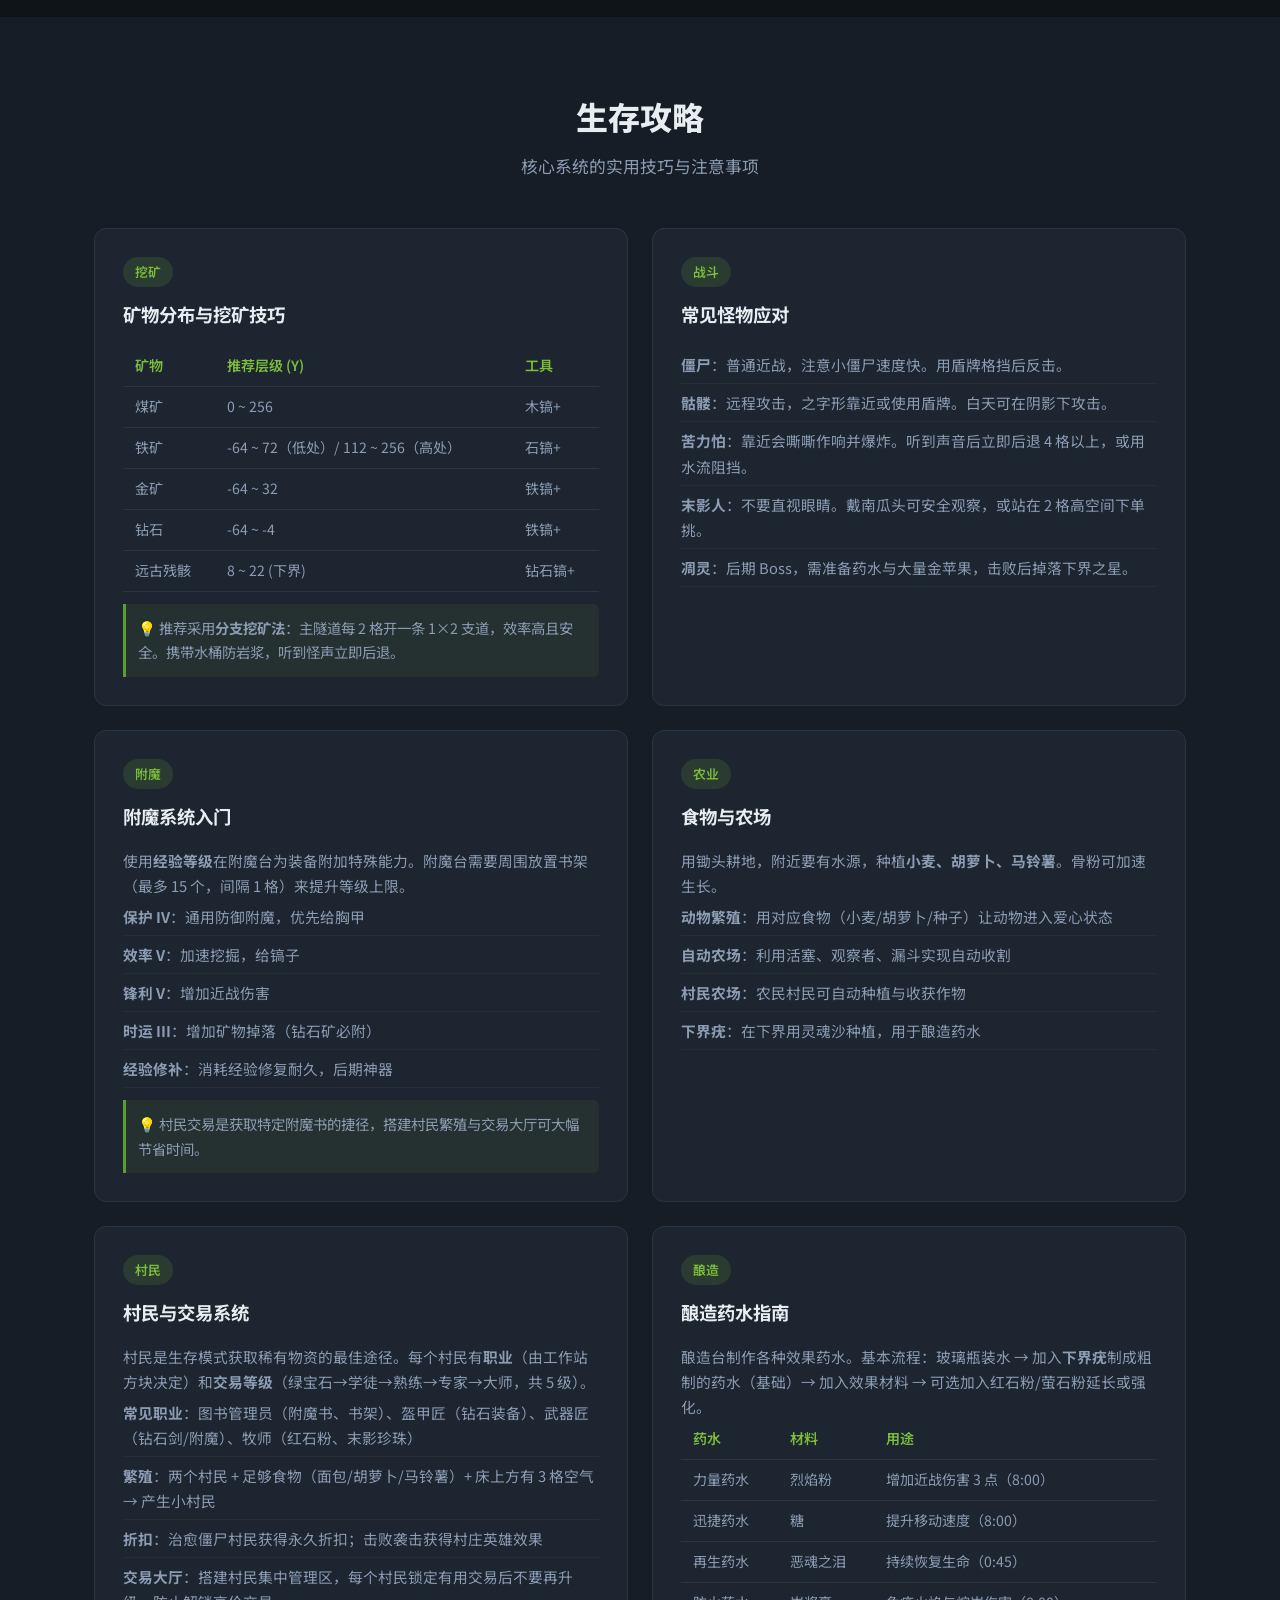
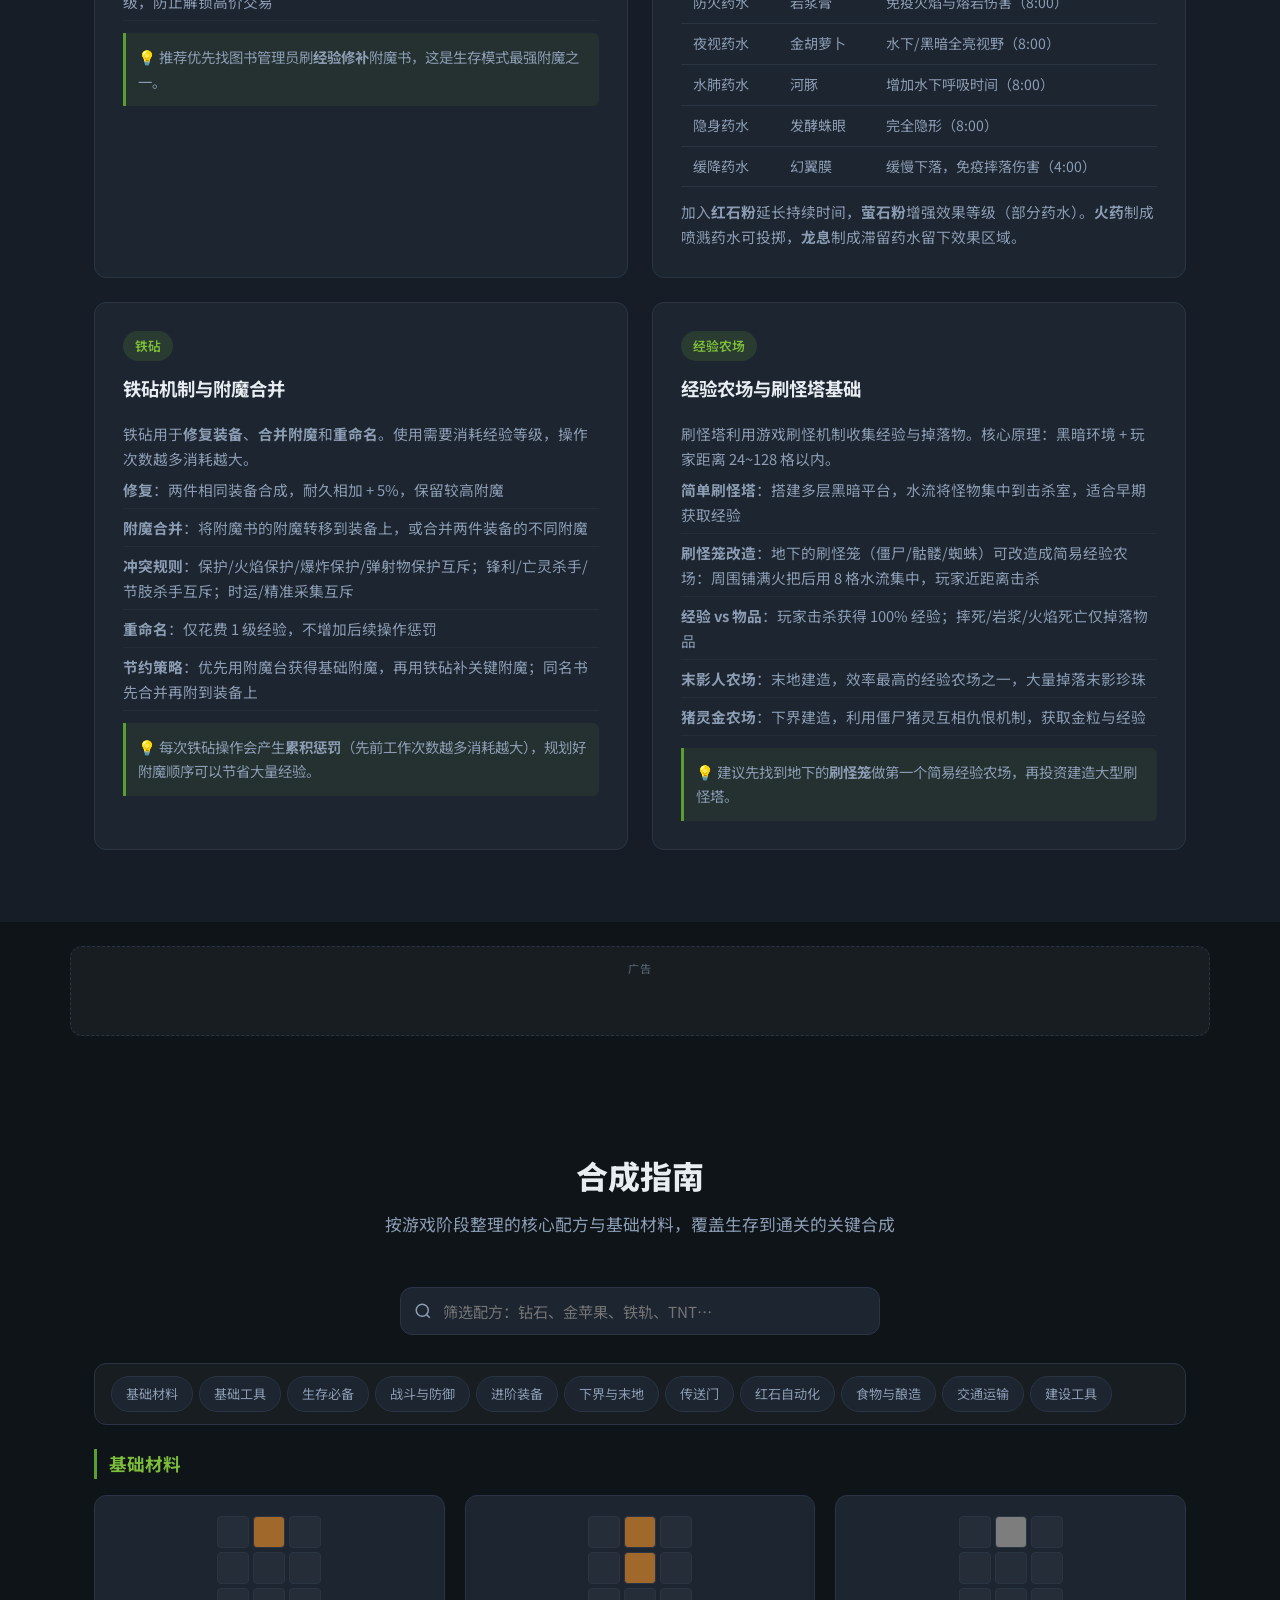
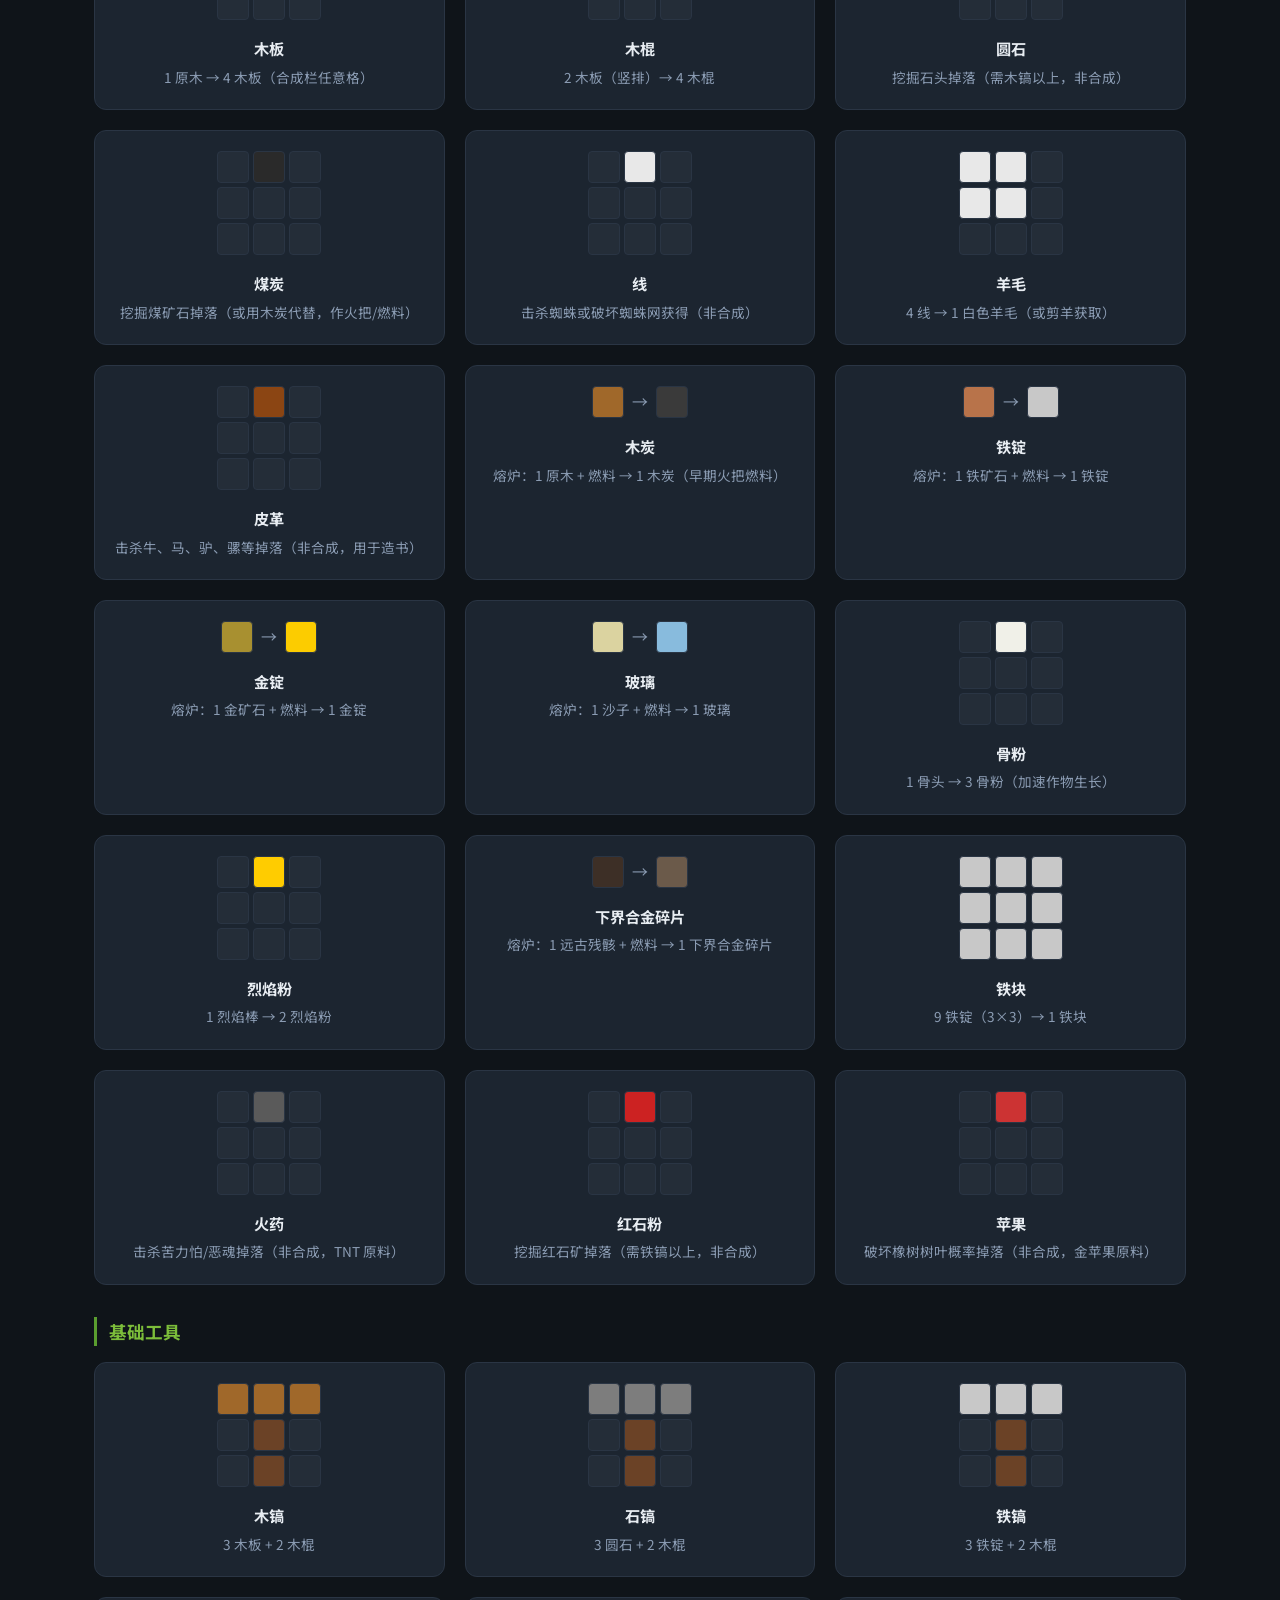
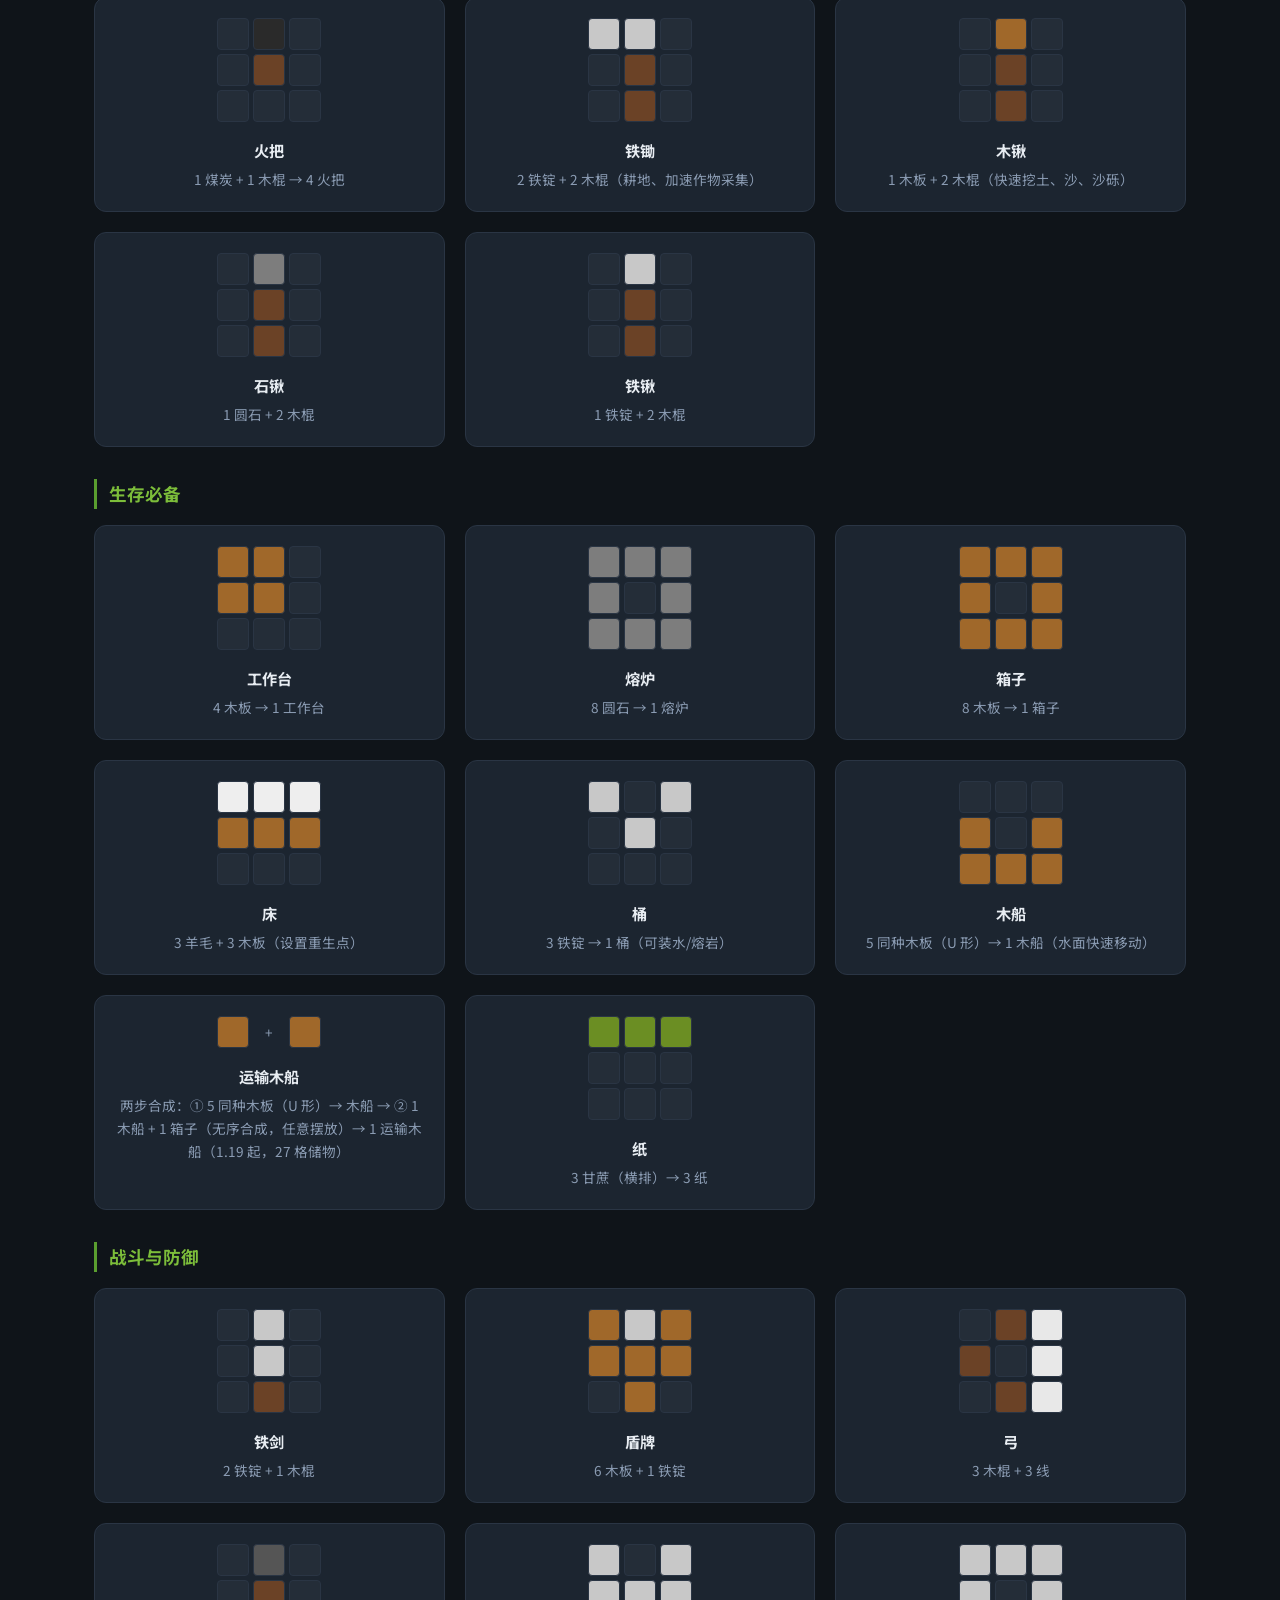
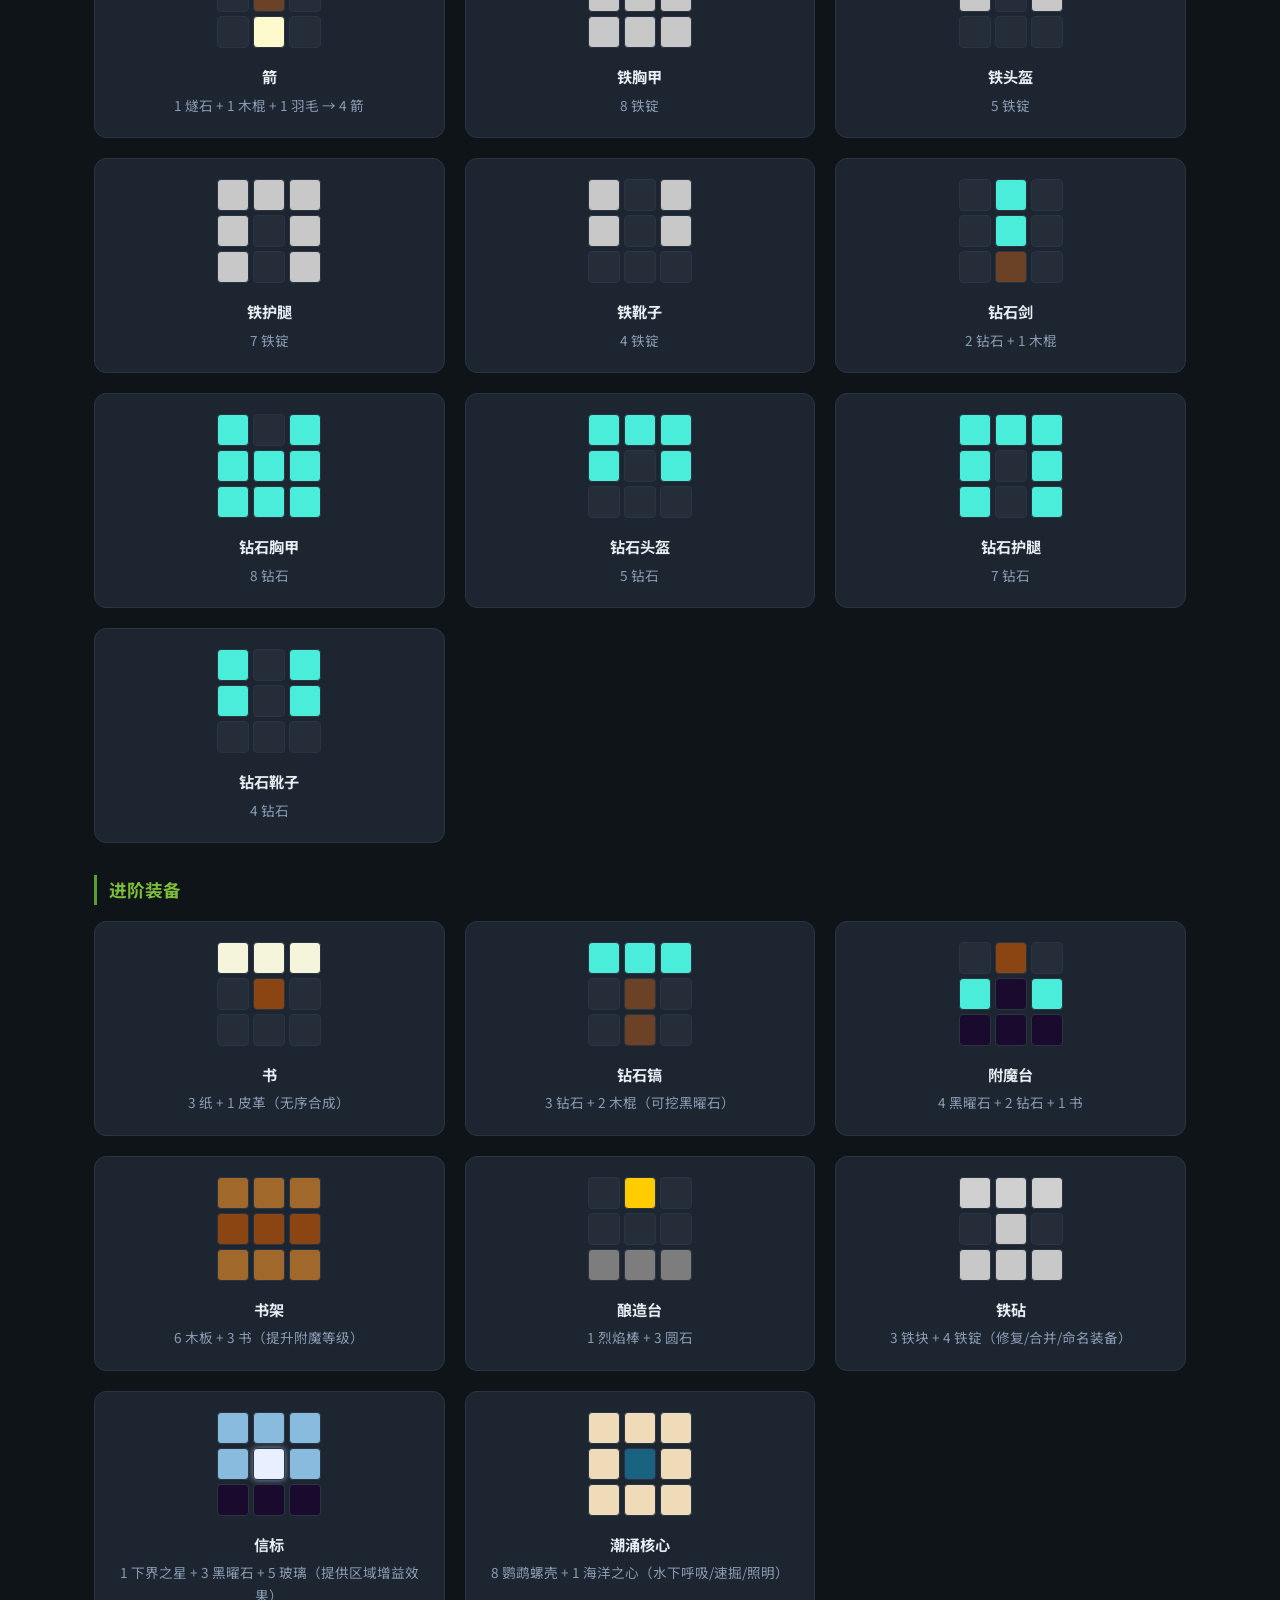
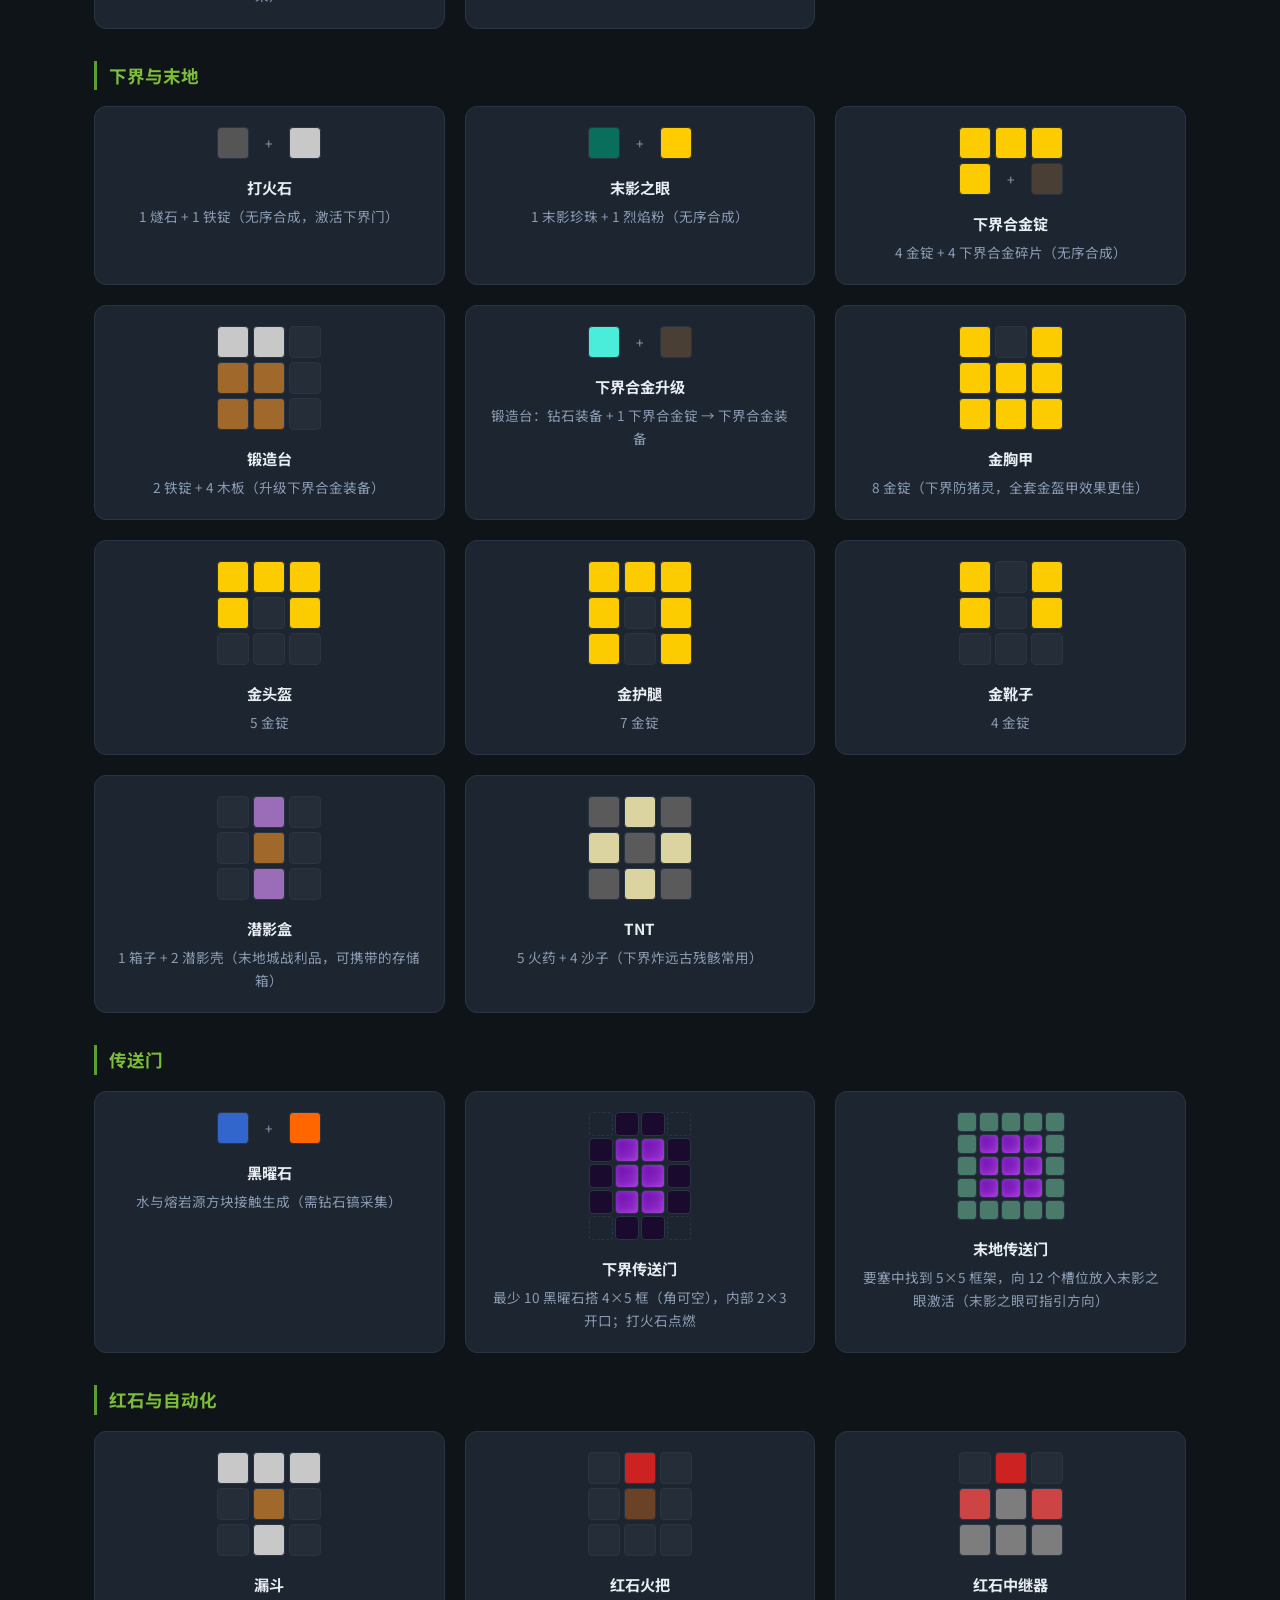
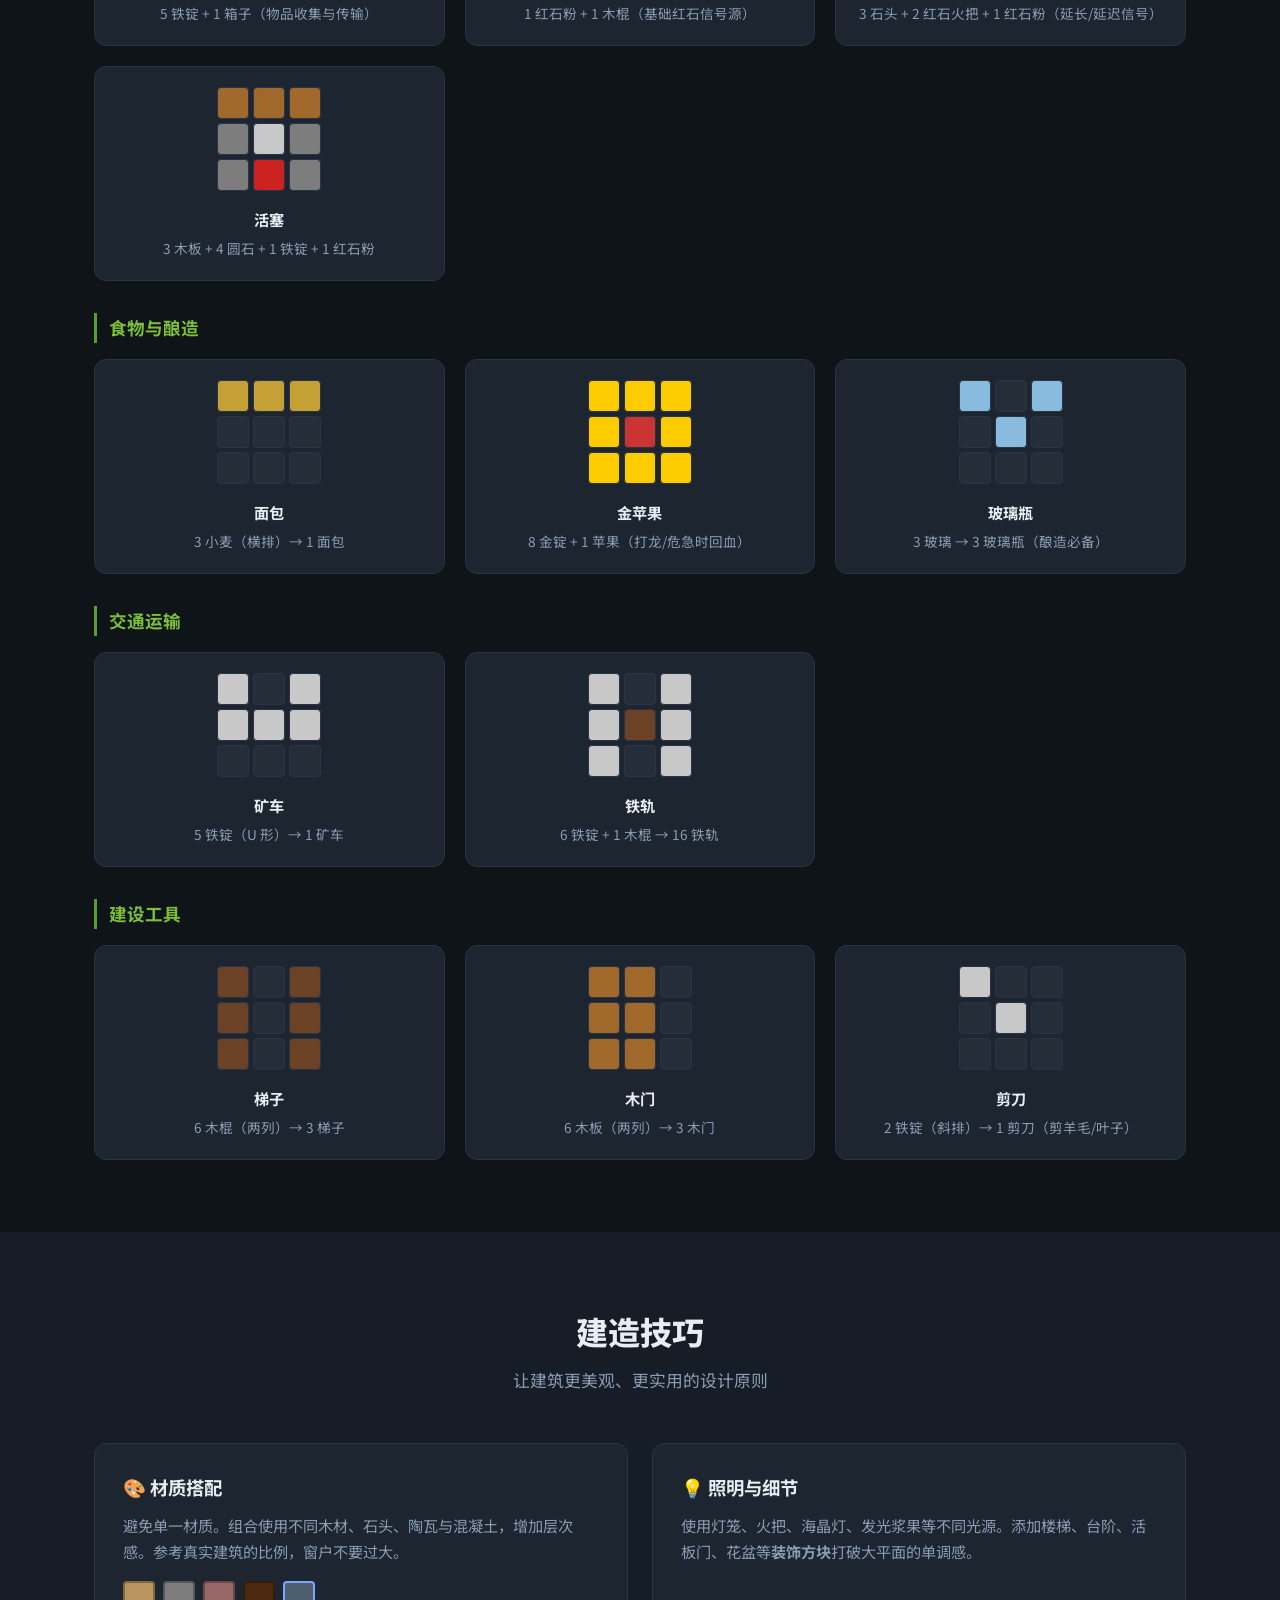
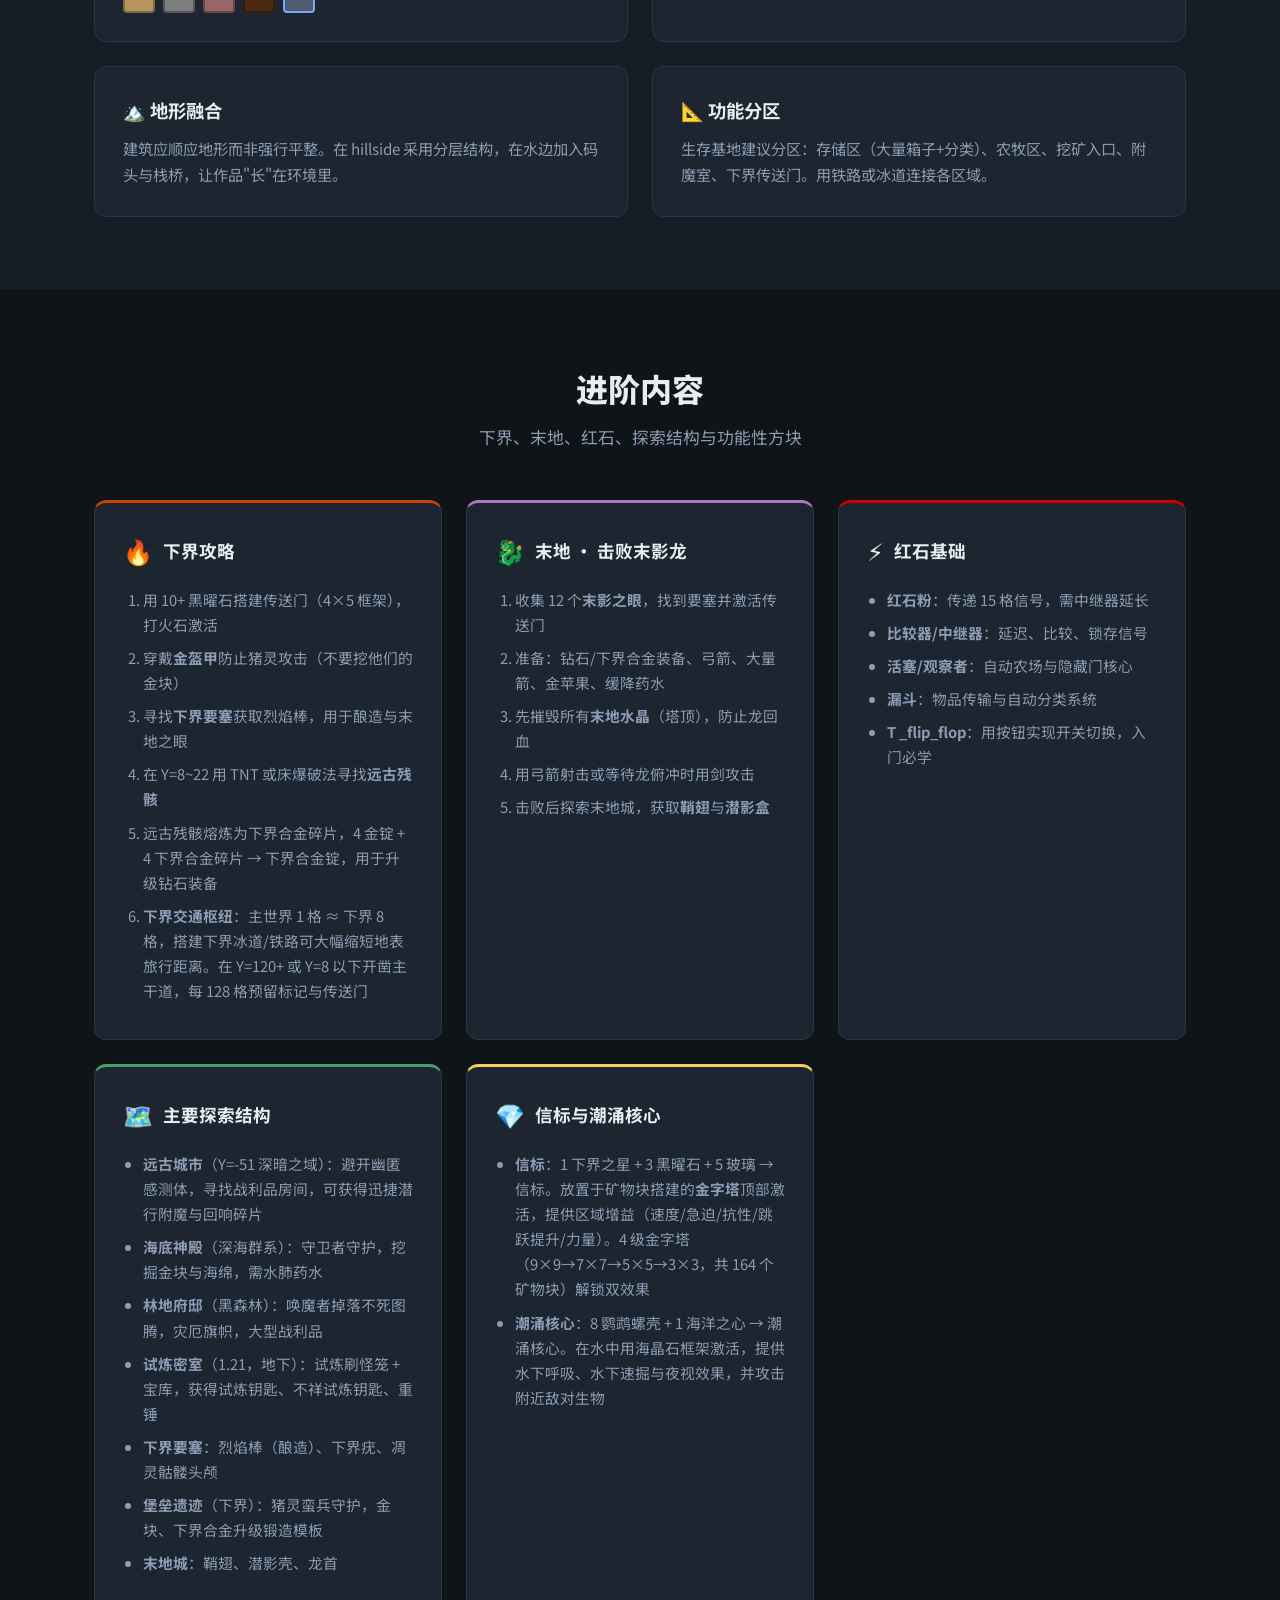
==== commit bf90494b: "为合成指南添加分类锚点导航，便于快速跳转到各配方区块。 Co-authored-by: Cursor <cursoragent@cursor.com>" ====
--- a/index.html
+++ b/index.html
@@ -406,7 +406,21 @@
           <p class="craft-search-hint" id="craftSearchHint" hidden>无匹配配方，请换关键词试试</p>
         </div>
 
-        <h3 class="craft-category">基础材料</h3>
+        <nav class="craft-nav" aria-label="配方分类">
+          <a href="#craft-basics" class="craft-nav-link">基础材料</a>
+          <a href="#craft-tools" class="craft-nav-link">基础工具</a>
+          <a href="#craft-essentials" class="craft-nav-link">生存必备</a>
+          <a href="#craft-combat" class="craft-nav-link">战斗与防御</a>
+          <a href="#craft-advanced" class="craft-nav-link">进阶装备</a>
+          <a href="#craft-nether" class="craft-nav-link">下界与末地</a>
+          <a href="#craft-portals" class="craft-nav-link">传送门</a>
+          <a href="#craft-redstone" class="craft-nav-link">红石自动化</a>
+          <a href="#craft-food" class="craft-nav-link">食物与酿造</a>
+          <a href="#craft-transport" class="craft-nav-link">交通运输</a>
+          <a href="#craft-building" class="craft-nav-link">建设工具</a>
+        </nav>
+
+        <h3 class="craft-category" id="craft-basics">基础材料</h3>
         <div class="craft-grid">
           <div class="craft-item" data-keywords="木板 原木 木头 材料">
             <div class="craft-preview">
@@ -650,7 +664,7 @@
           </div>
         </div>
 
-        <h3 class="craft-category">基础工具</h3>
+        <h3 class="craft-category" id="craft-tools">基础工具</h3>
         <div class="craft-grid">
           <div class="craft-item" data-keywords="木镐 工具 木头">
             <div class="craft-preview">
@@ -774,7 +788,7 @@
           </div>
         </div>
 
-        <h3 class="craft-category">生存必备</h3>
+        <h3 class="craft-category" id="craft-essentials">生存必备</h3>
         <div class="craft-grid">
           <div class="craft-item" data-keywords="工作台 合成">
             <div class="craft-preview">
@@ -892,7 +906,7 @@
           </div>
         </div>
 
-        <h3 class="craft-category">战斗与防御</h3>
+        <h3 class="craft-category" id="craft-combat">战斗与防御</h3>
         <div class="craft-grid">
           <div class="craft-item" data-keywords="铁剑 武器 战斗">
             <div class="craft-preview">
@@ -1091,7 +1105,7 @@
           </div>
         </div>
 
-        <h3 class="craft-category">进阶装备</h3>
+        <h3 class="craft-category" id="craft-advanced">进阶装备</h3>
         <div class="craft-grid">
           <div class="craft-item" data-keywords="书 附魔 皮革 纸">
             <div class="craft-preview">
@@ -1215,7 +1229,7 @@
           </div>
         </div>
 
-        <h3 class="craft-category">下界与末地</h3>
+        <h3 class="craft-category" id="craft-nether">下界与末地</h3>
         <div class="craft-grid">
           <div class="craft-item" data-keywords="打火石 下界 传送门">
             <div class="craft-preview shapeless">
@@ -1363,7 +1377,7 @@
           </div>
         </div>
 
-        <h3 class="craft-category">传送门</h3>
+        <h3 class="craft-category" id="craft-portals">传送门</h3>
         <div class="craft-grid">
           <div class="craft-item" data-keywords="黑曜石 水 熔岩 下界 材料">
             <div class="craft-preview shapeless">
@@ -1433,7 +1447,7 @@
           </div>
         </div>
 
-        <h3 class="craft-category">红石与自动化</h3>
+        <h3 class="craft-category" id="craft-redstone">红石与自动化</h3>
         <div class="craft-grid">
           <div class="craft-item" data-keywords="漏斗 红石 自动化 物品传输">
             <div class="craft-preview">
@@ -1497,7 +1511,7 @@
           </div>
         </div>
 
-        <h3 class="craft-category">食物与酿造</h3>
+        <h3 class="craft-category" id="craft-food">食物与酿造</h3>
         <div class="craft-grid">
           <div class="craft-item" data-keywords="面包 小麦 食物 饥饿">
             <div class="craft-preview">
@@ -1546,7 +1560,7 @@
           </div>
         </div>
 
-        <h3 class="craft-category">交通运输</h3>
+        <h3 class="craft-category" id="craft-transport">交通运输</h3>
         <div class="craft-grid">
           <div class="craft-item" data-keywords="矿车 铁路 运输 铁">
             <div class="craft-preview">
@@ -1580,7 +1594,7 @@
           </div>
         </div>
 
-        <h3 class="craft-category">建设工具</h3>
+        <h3 class="craft-category" id="craft-building">建设工具</h3>
         <div class="craft-grid">
           <div class="craft-item" data-keywords="梯子 攀爬 建设 木棍">
             <div class="craft-preview">
--- a/css/style.css
+++ b/css/style.css
@@ -753,6 +753,37 @@
 }
 
 /* ===== Crafting Grid ===== */
+.craft-nav {
+  display: flex;
+  flex-wrap: wrap;
+  gap: 6px;
+  margin-bottom: 24px;
+  padding: 12px 16px;
+  background: var(--surface-muted);
+  border: 1px solid var(--border);
+  border-radius: var(--radius);
+}
+
+.craft-nav-link {
+  display: inline-block;
+  padding: 6px 14px;
+  background: var(--bg-card);
+  border: 1px solid var(--border);
+  border-radius: 999px;
+  color: var(--text-muted);
+  font-size: 0.82rem;
+  text-decoration: none;
+  transition: all 0.15s;
+  white-space: nowrap;
+}
+
+.craft-nav-link:hover {
+  color: var(--grass-light);
+  border-color: var(--grass);
+  background: rgba(124, 189, 58, 0.1);
+  text-decoration: none;
+}
+
 .craft-category {
   font-size: 1.1rem;
   color: var(--grass-light);
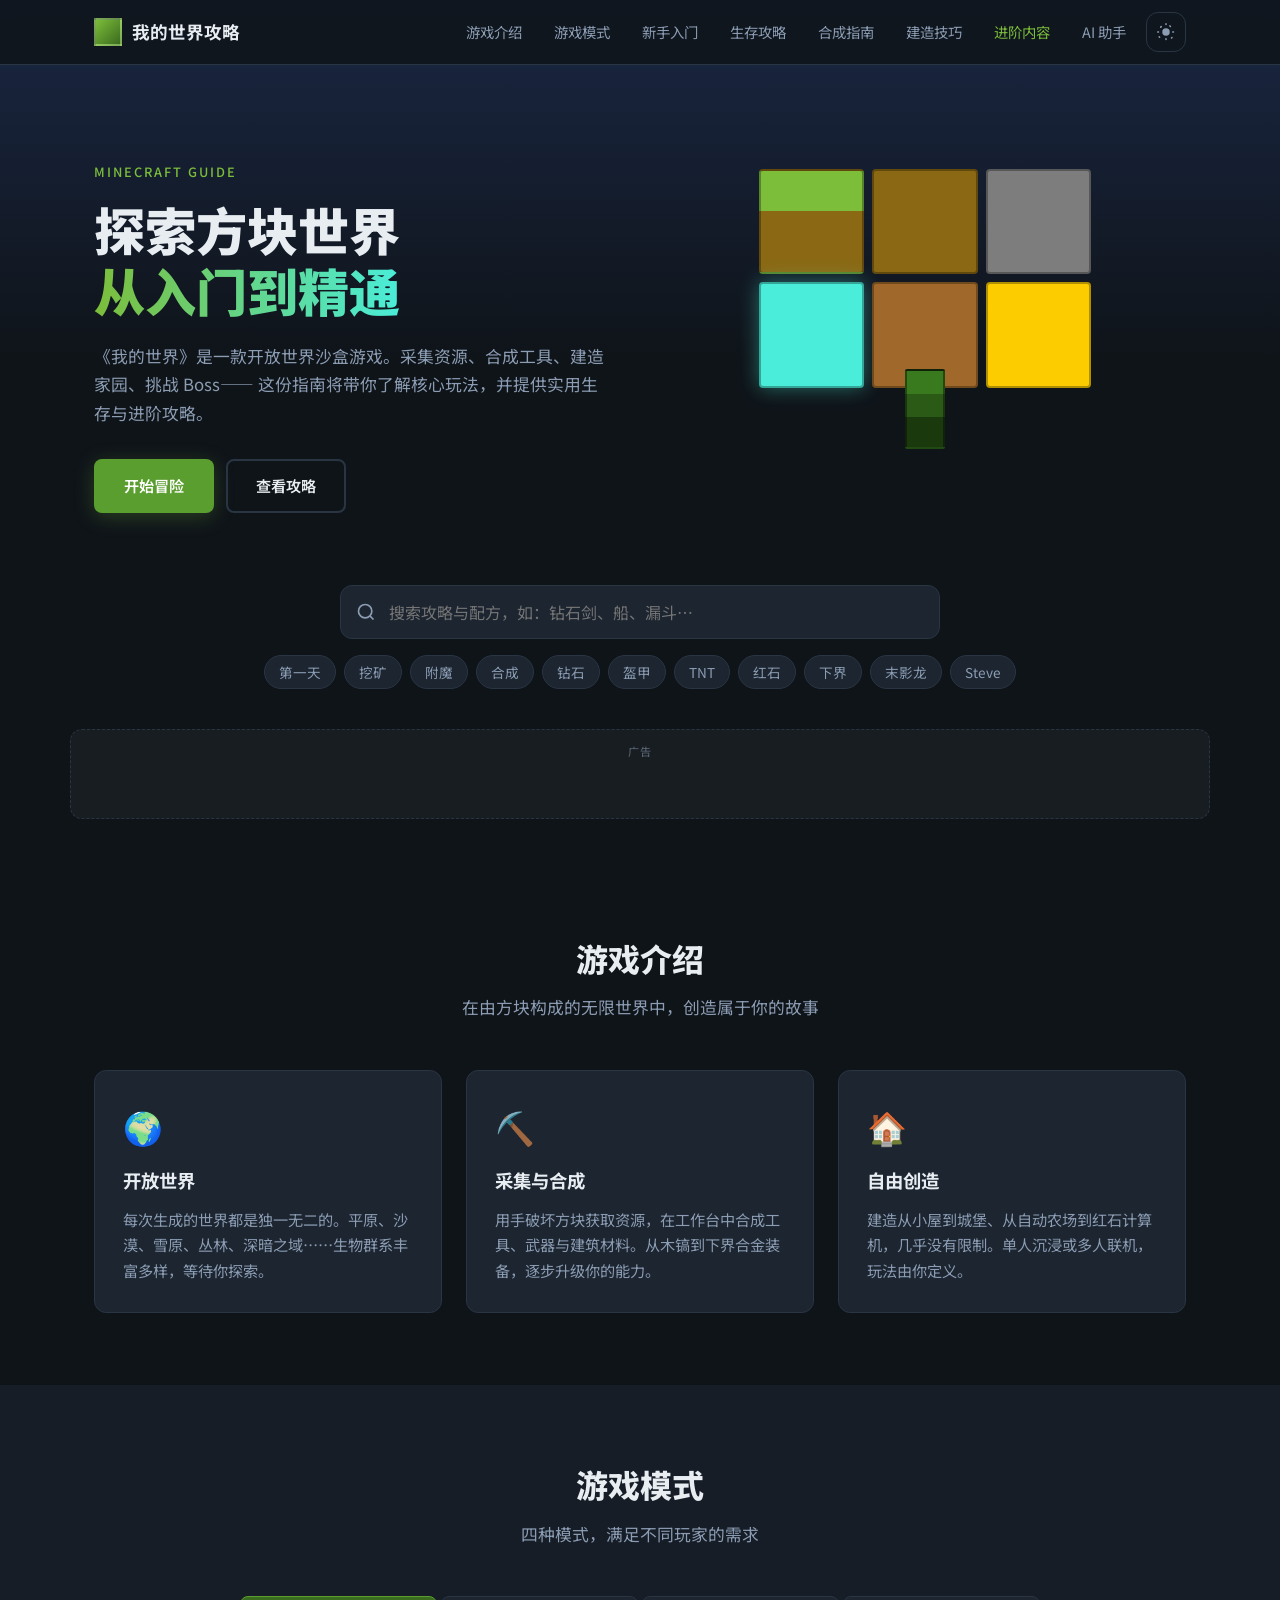
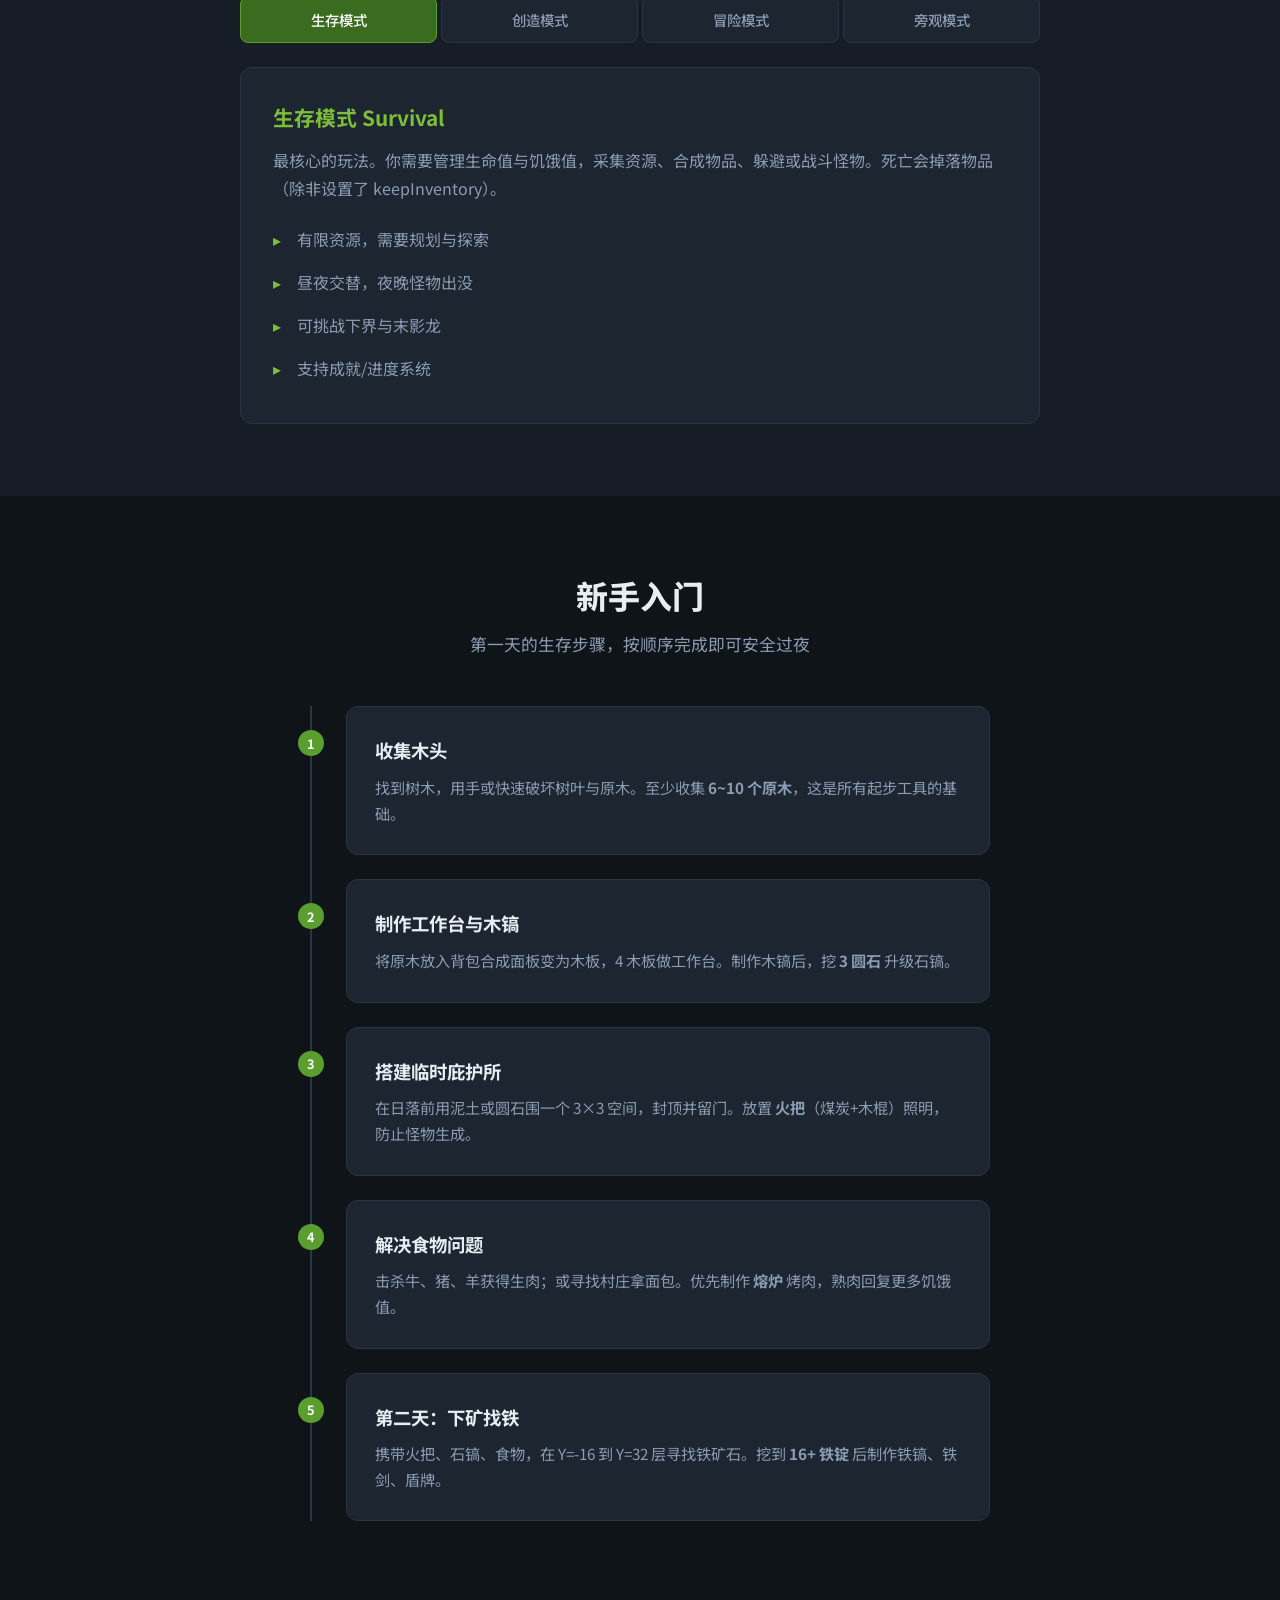
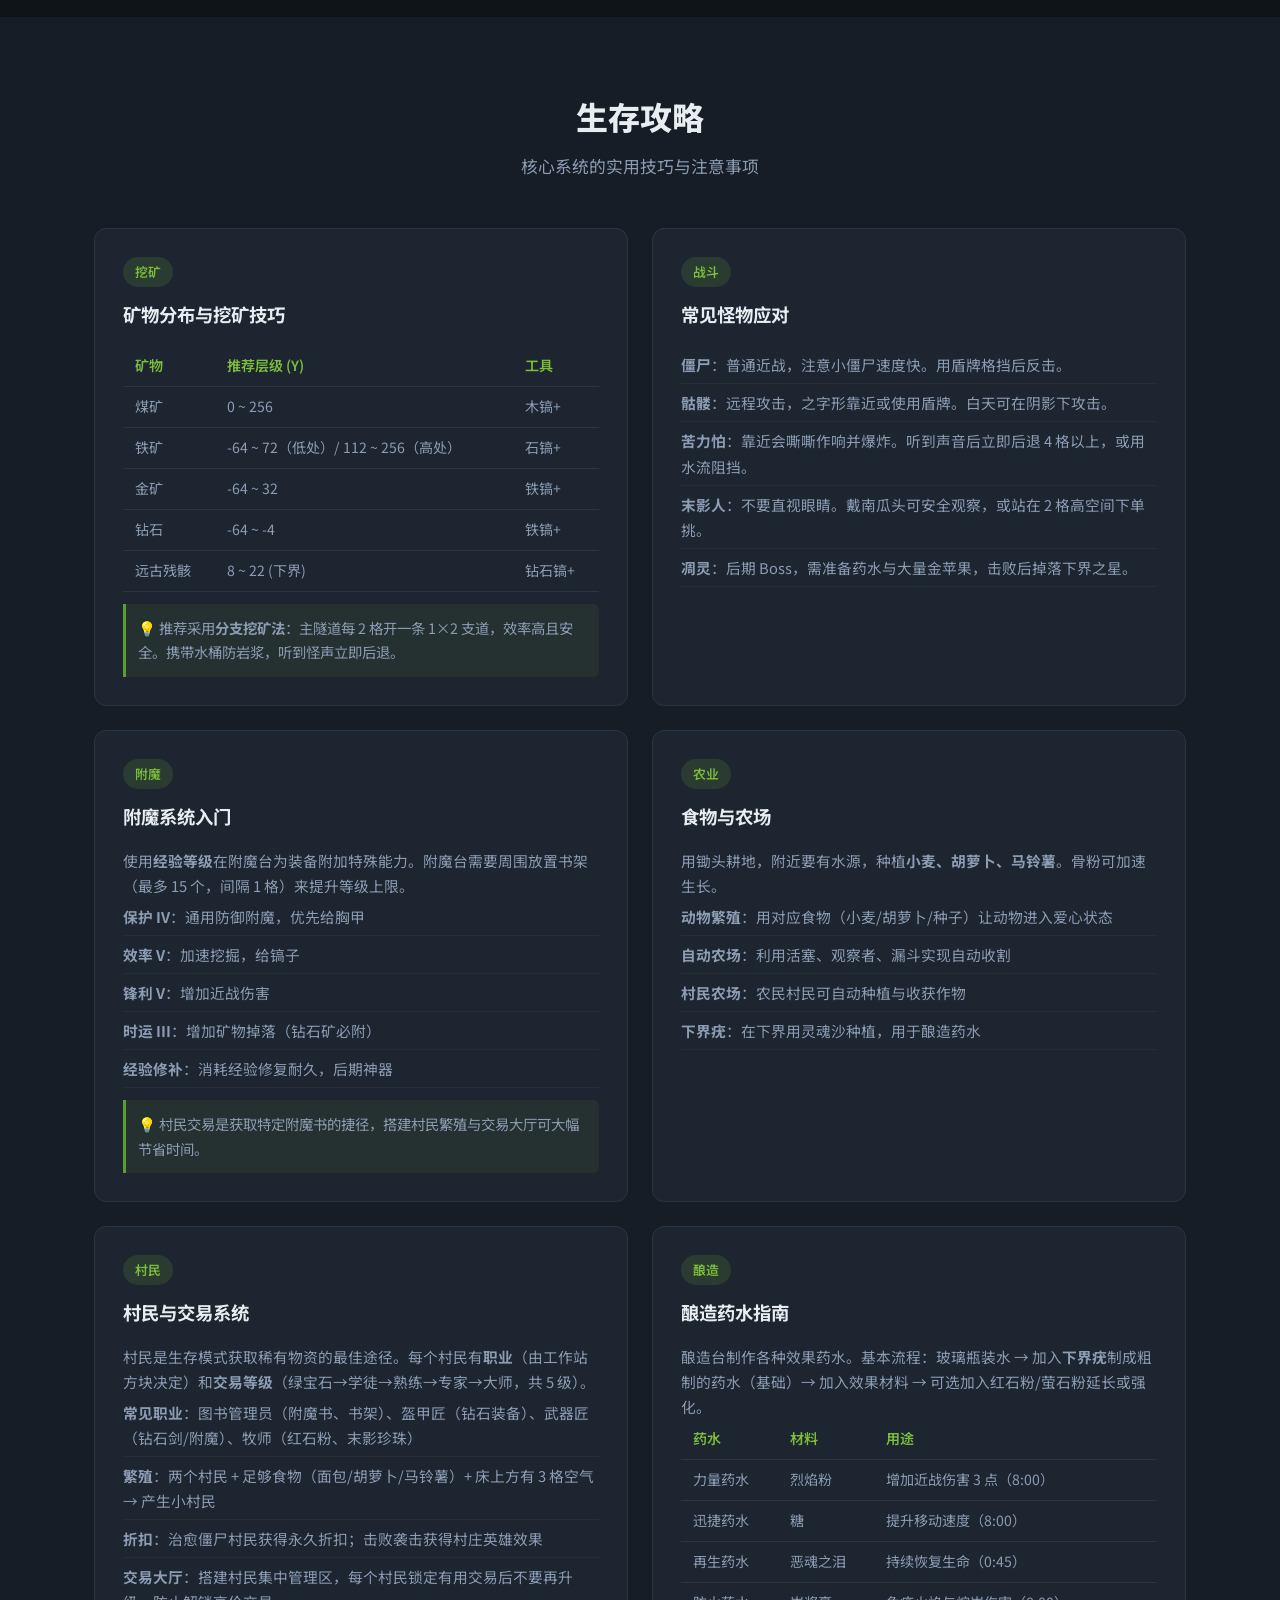
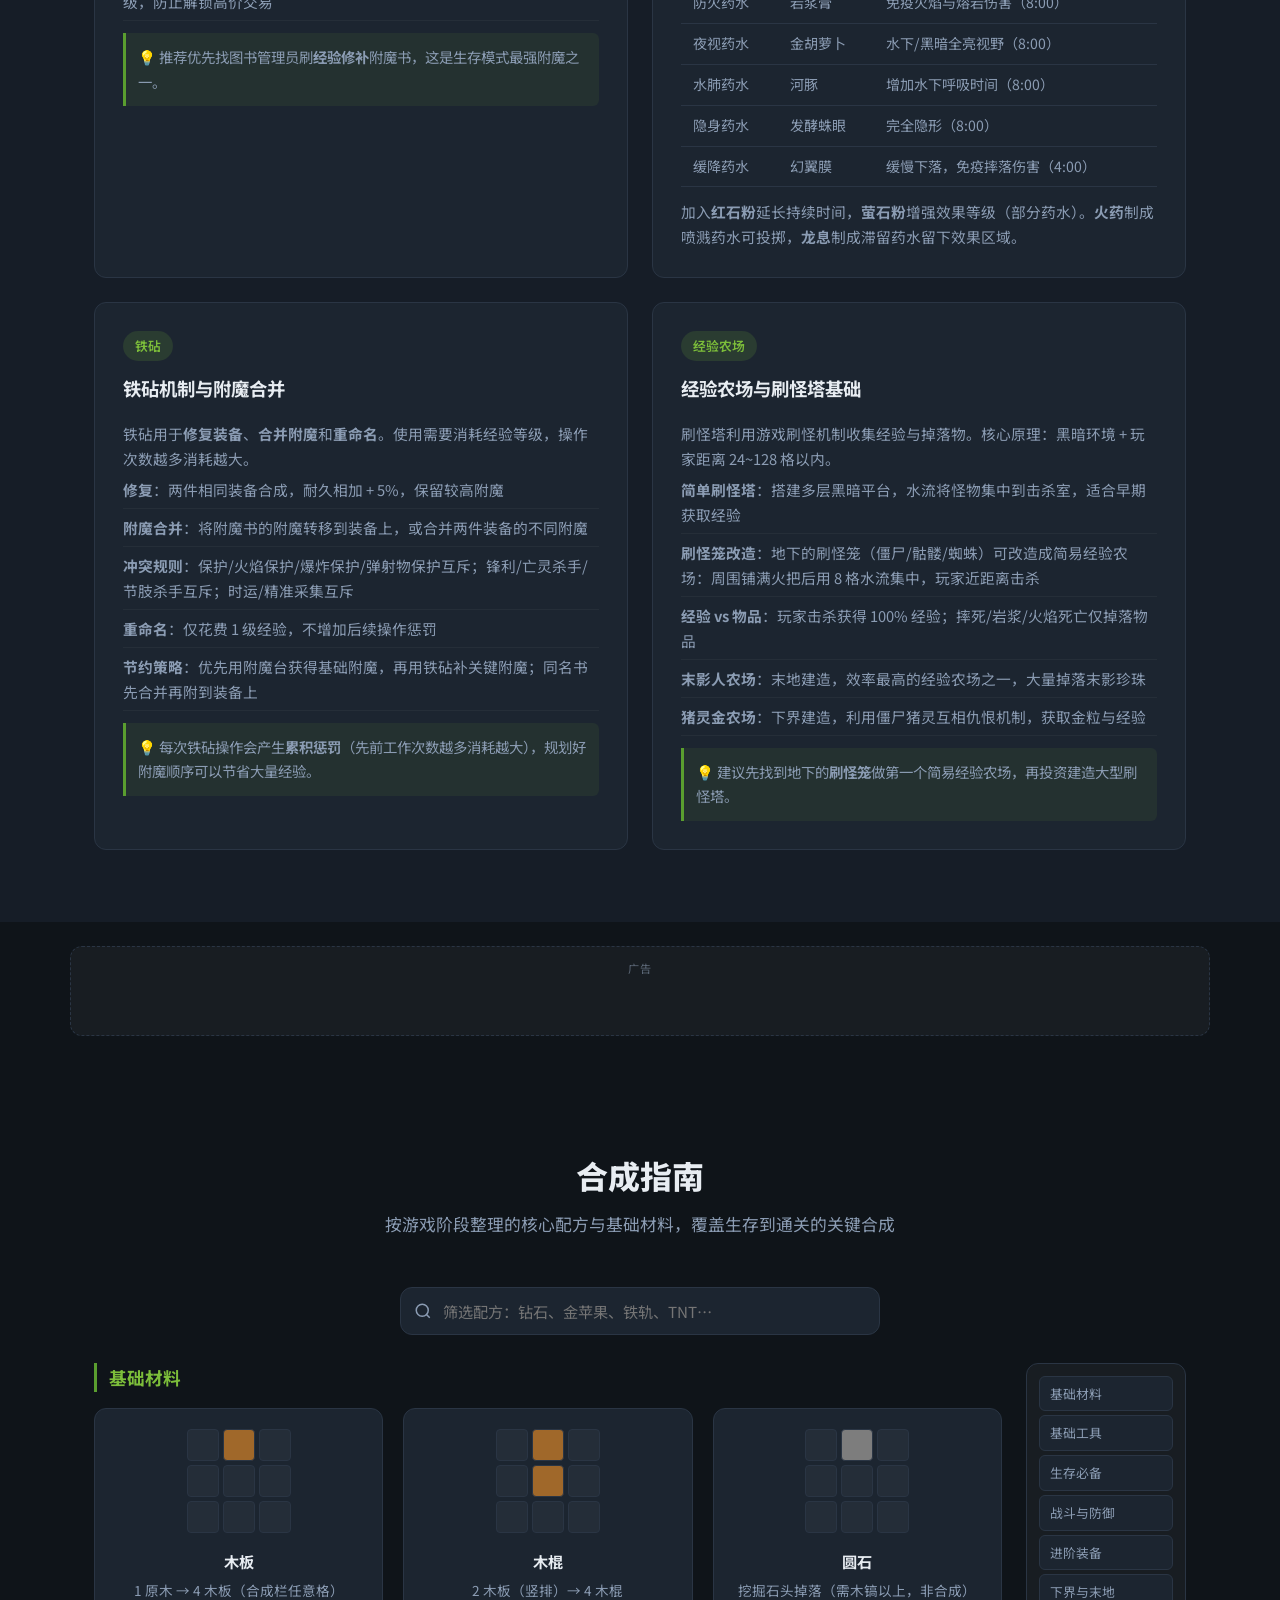
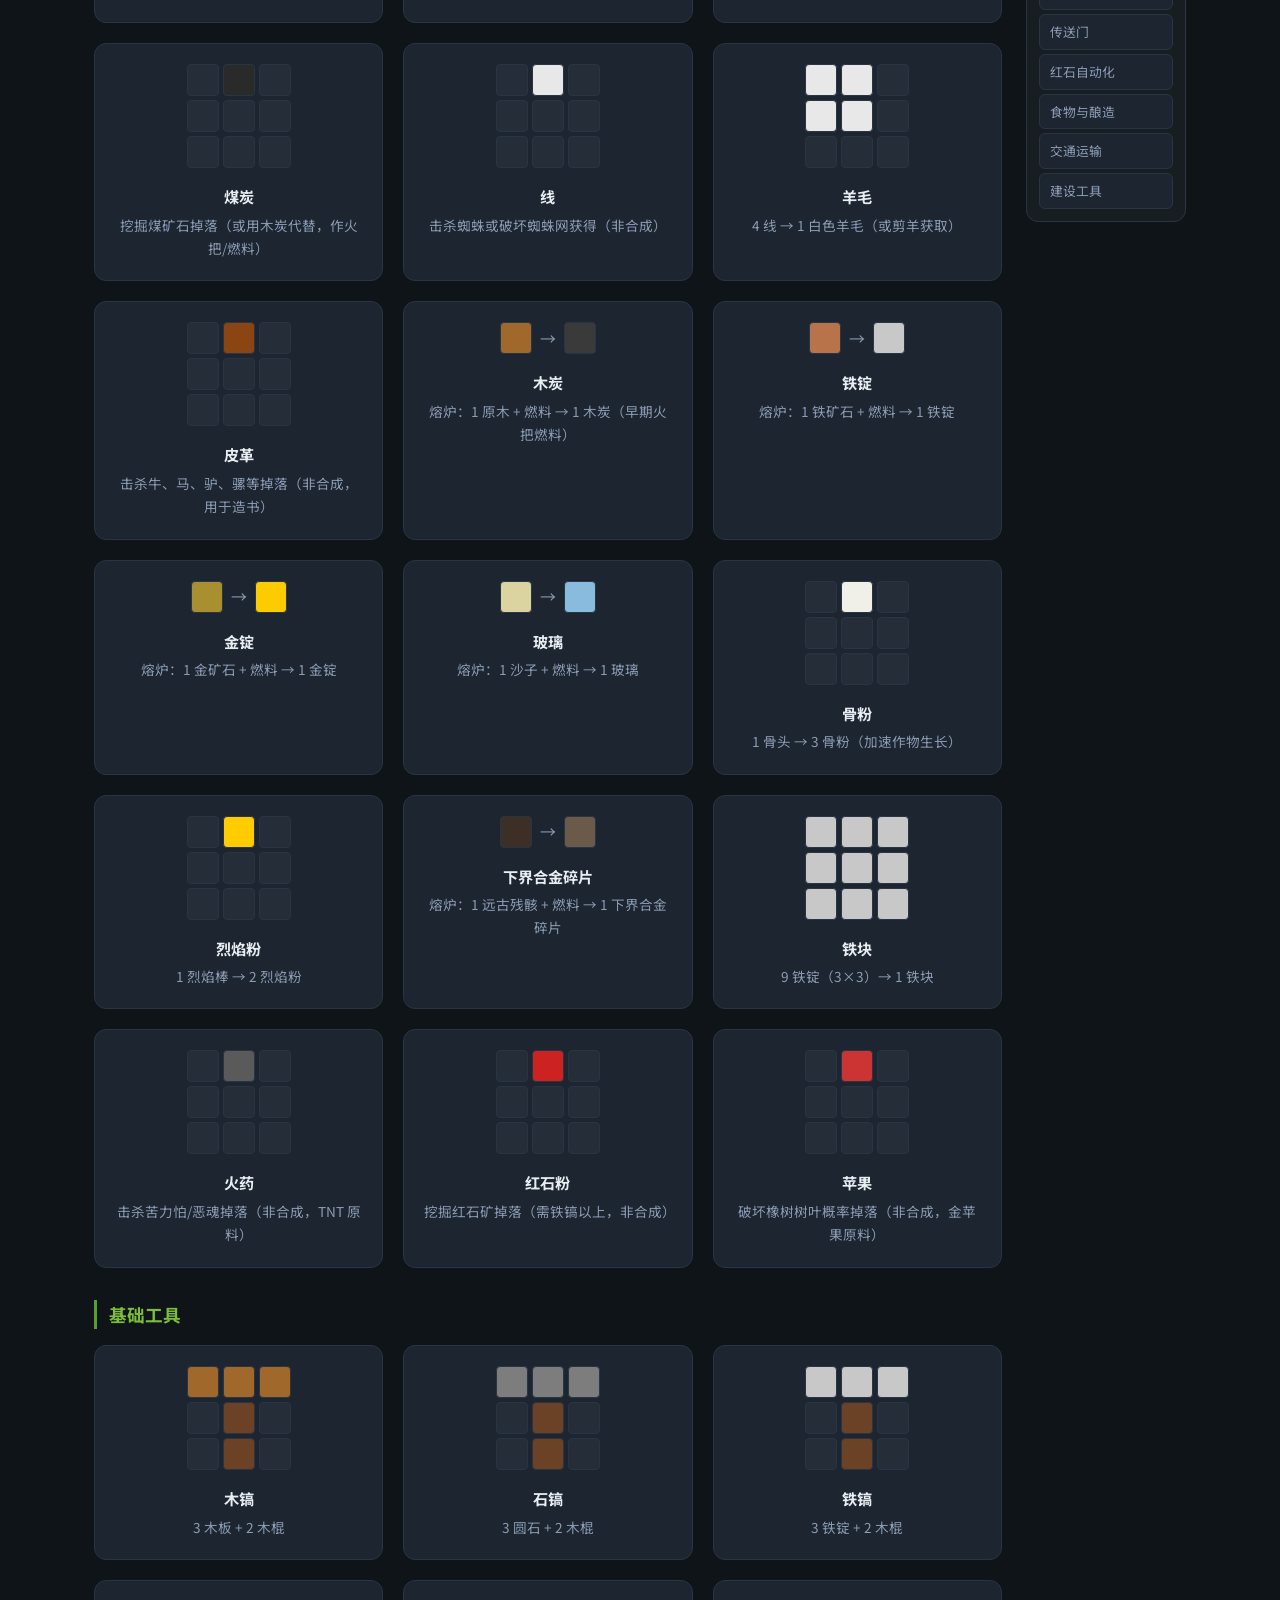
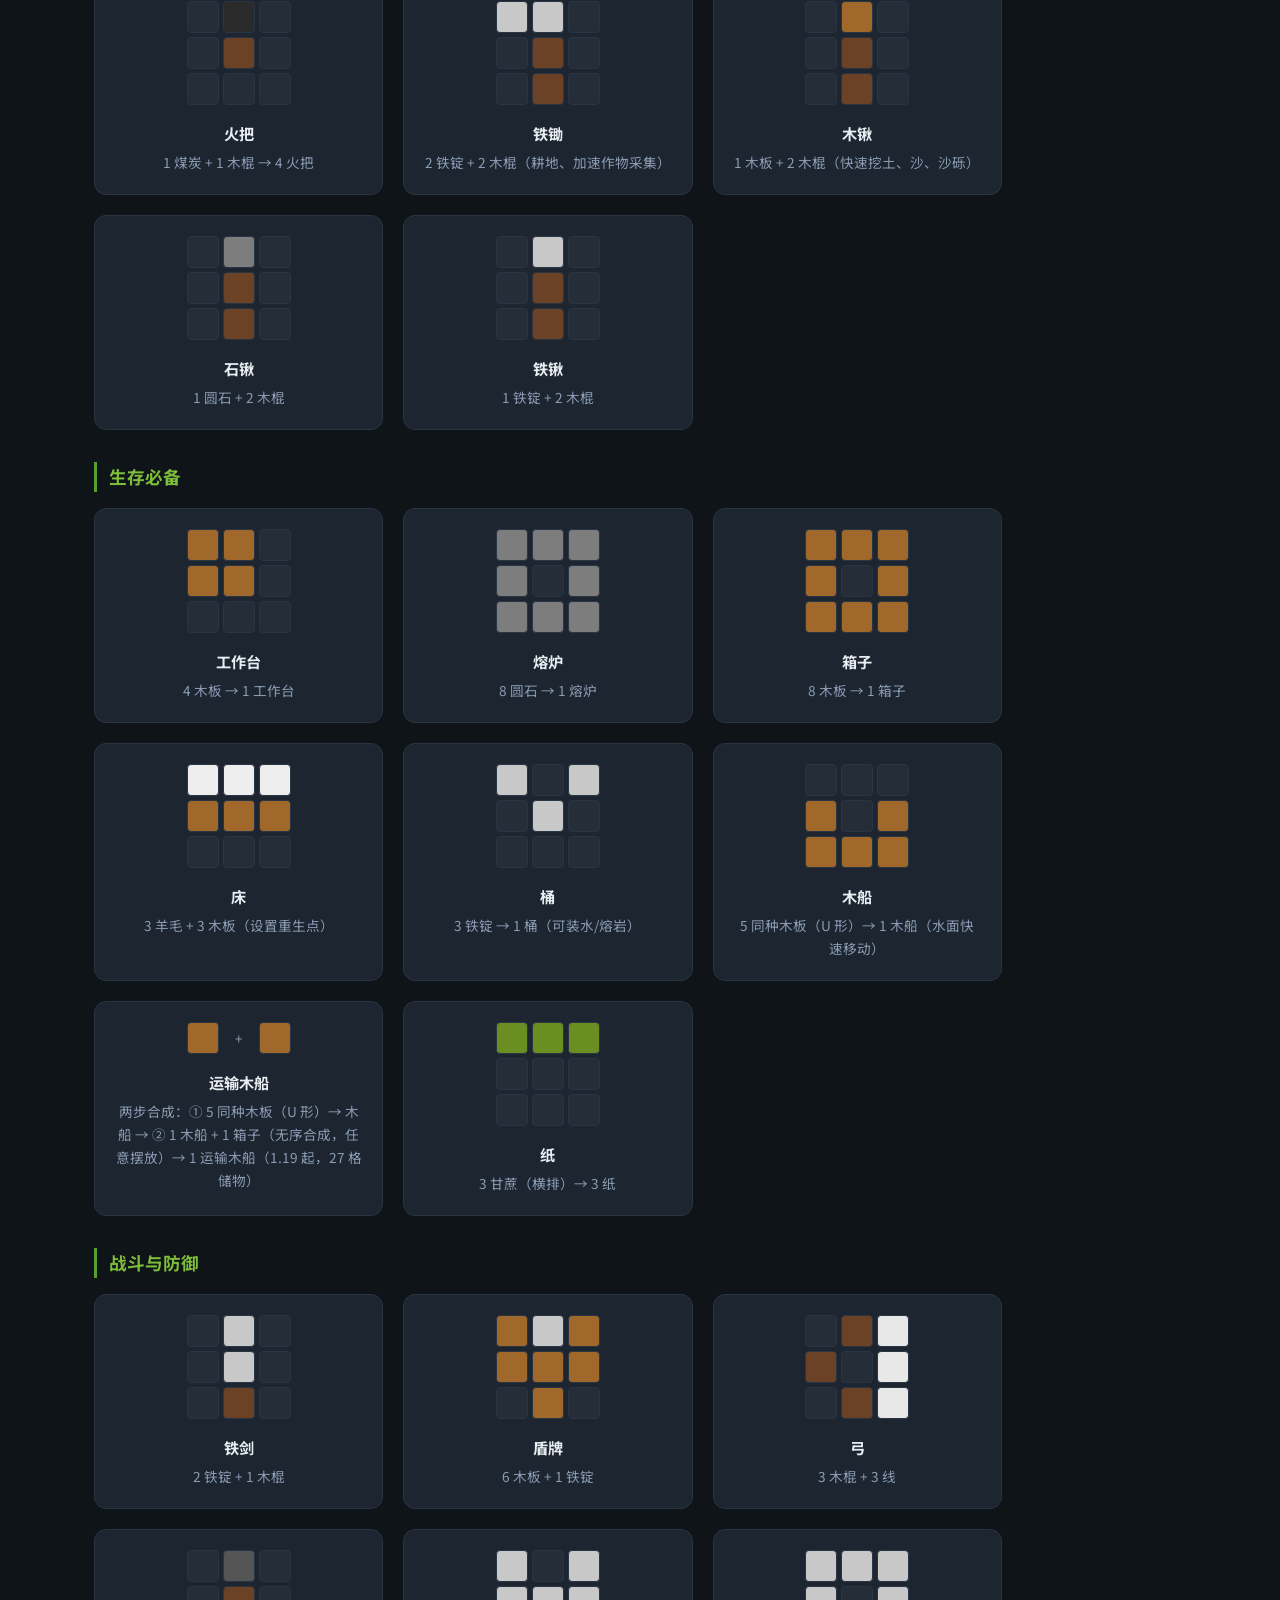
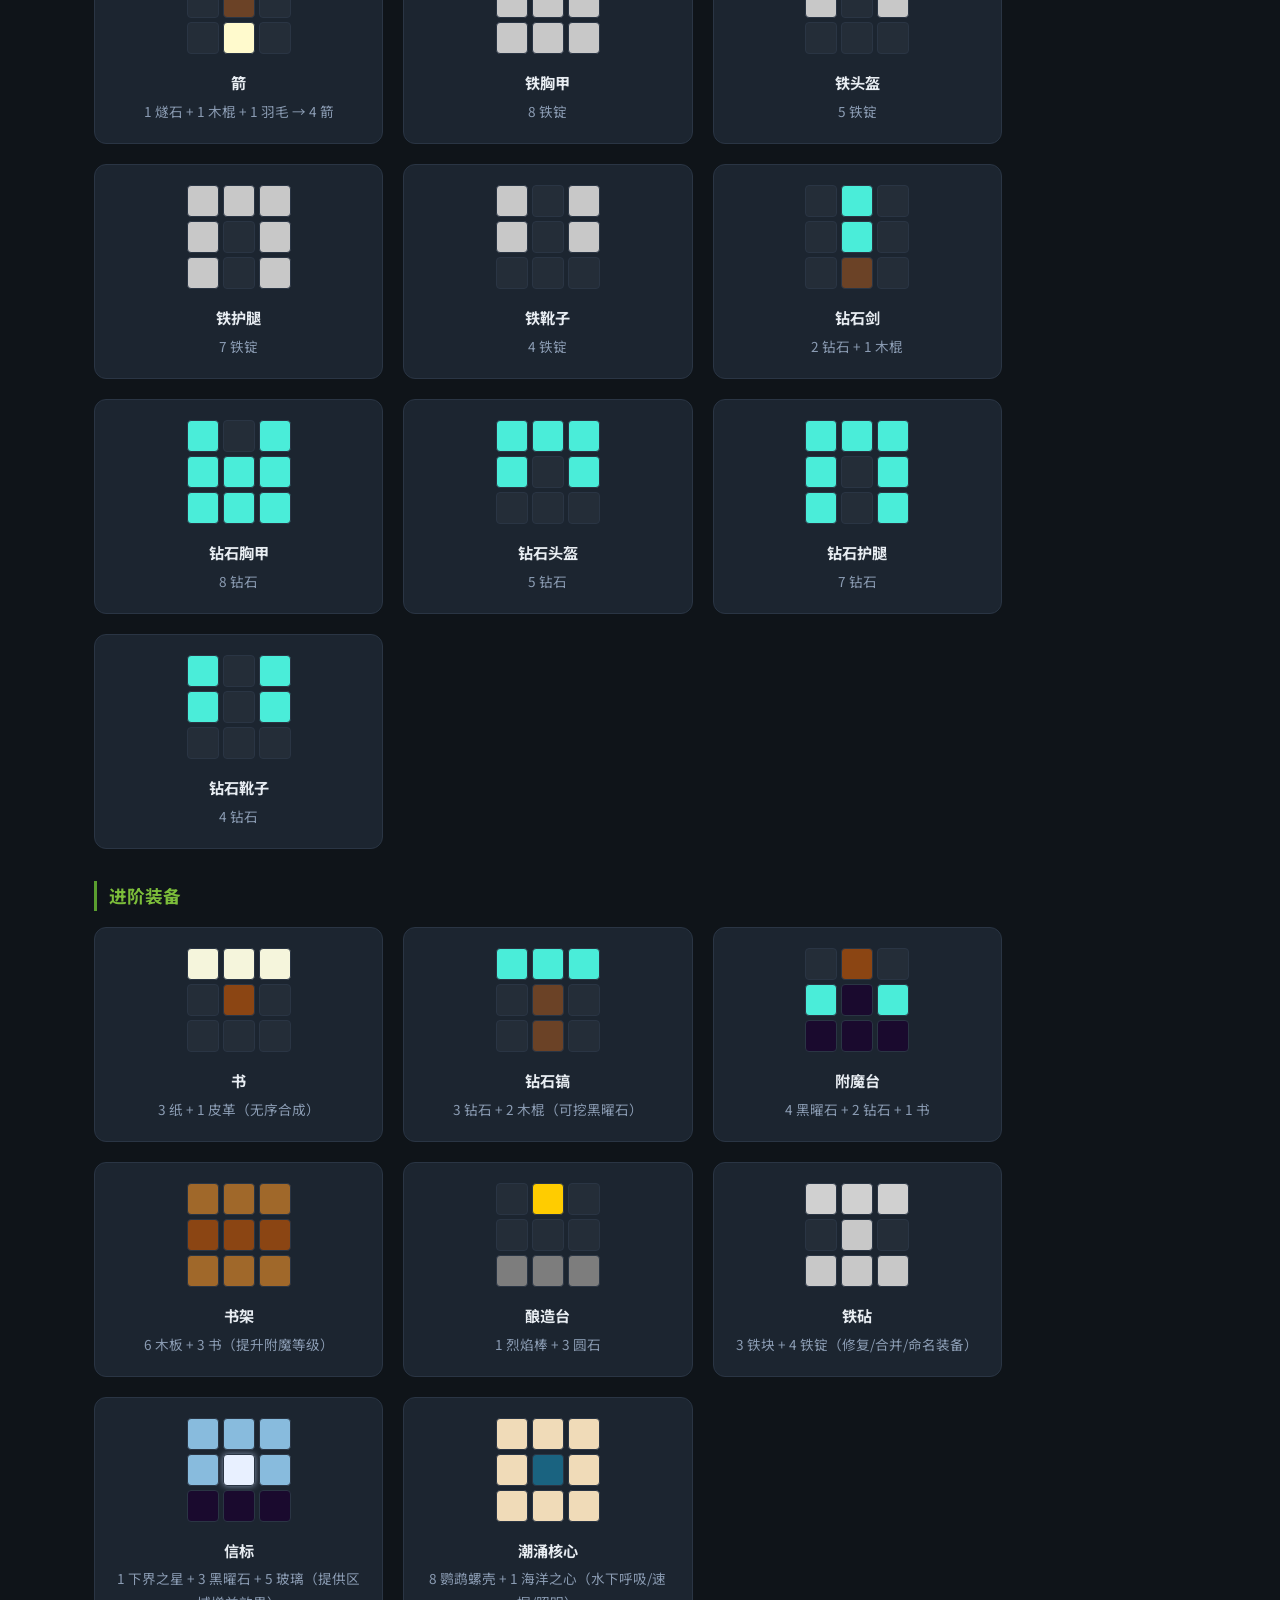
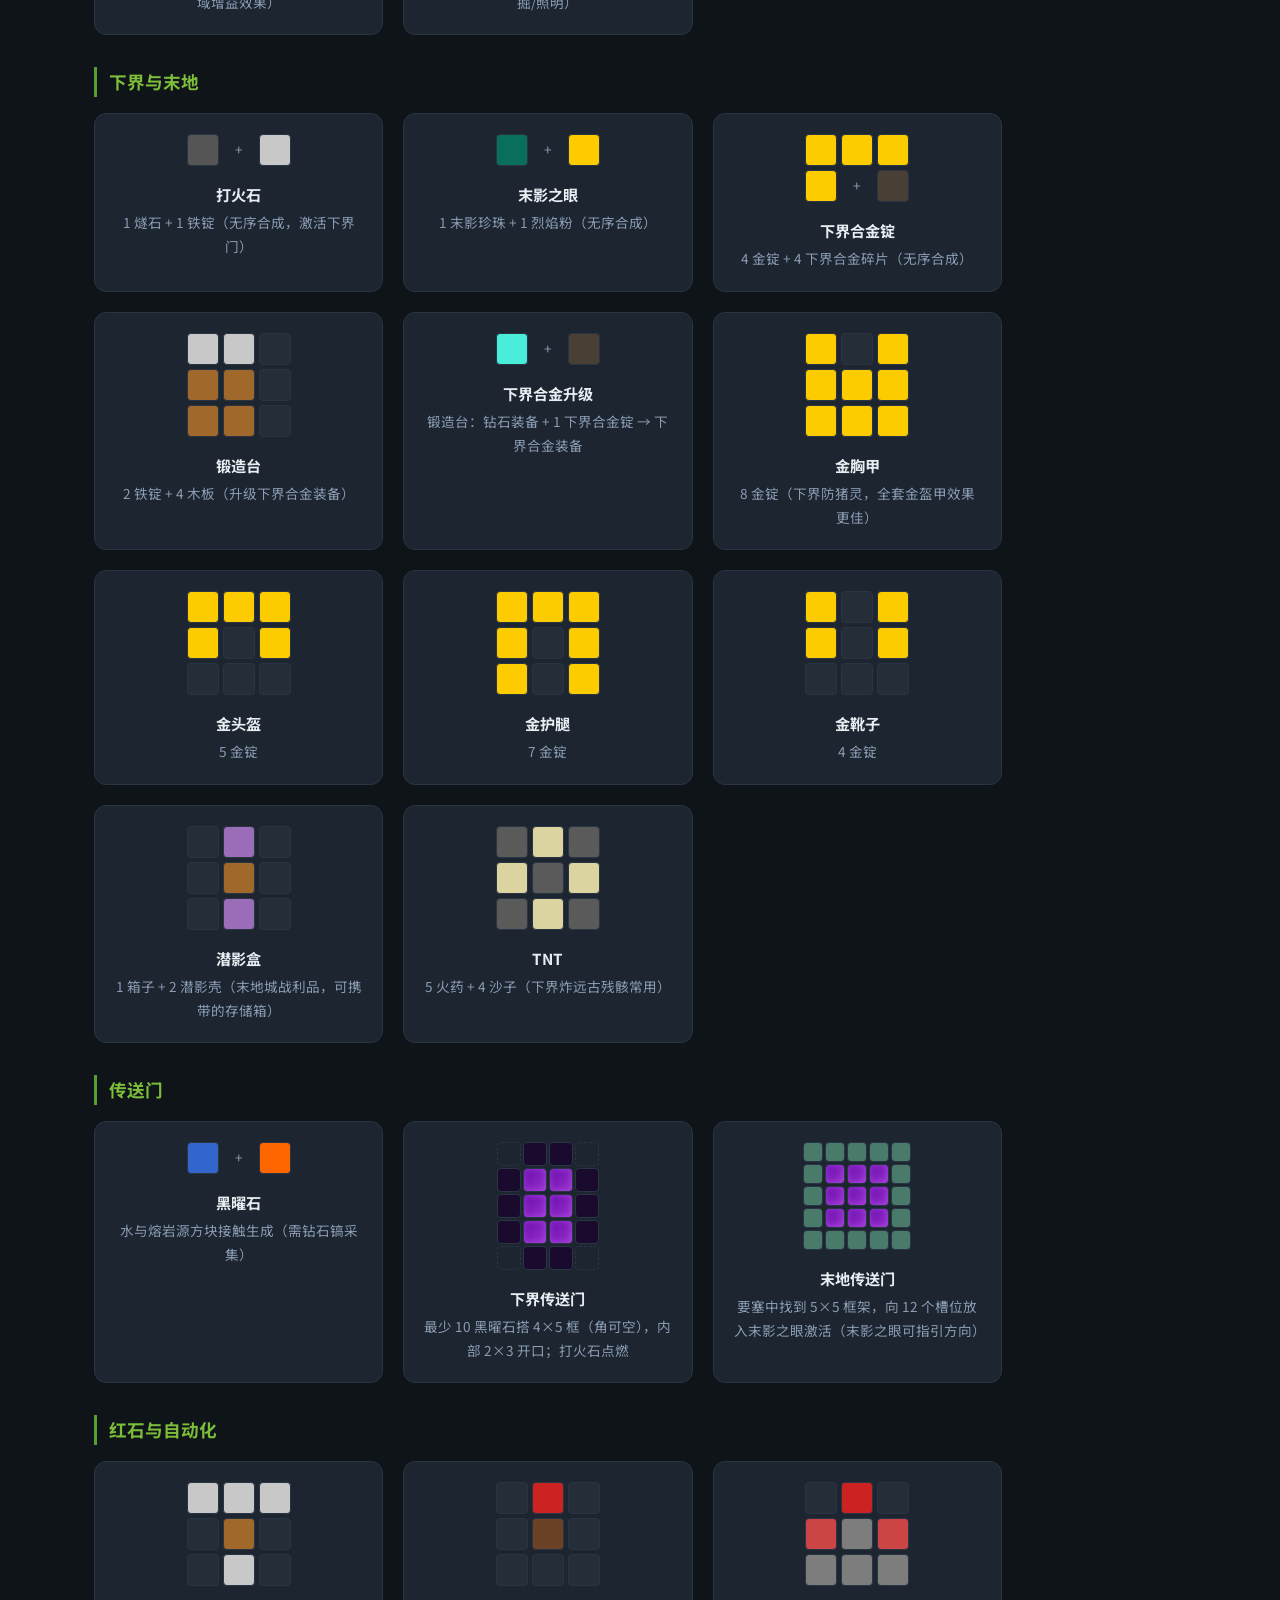
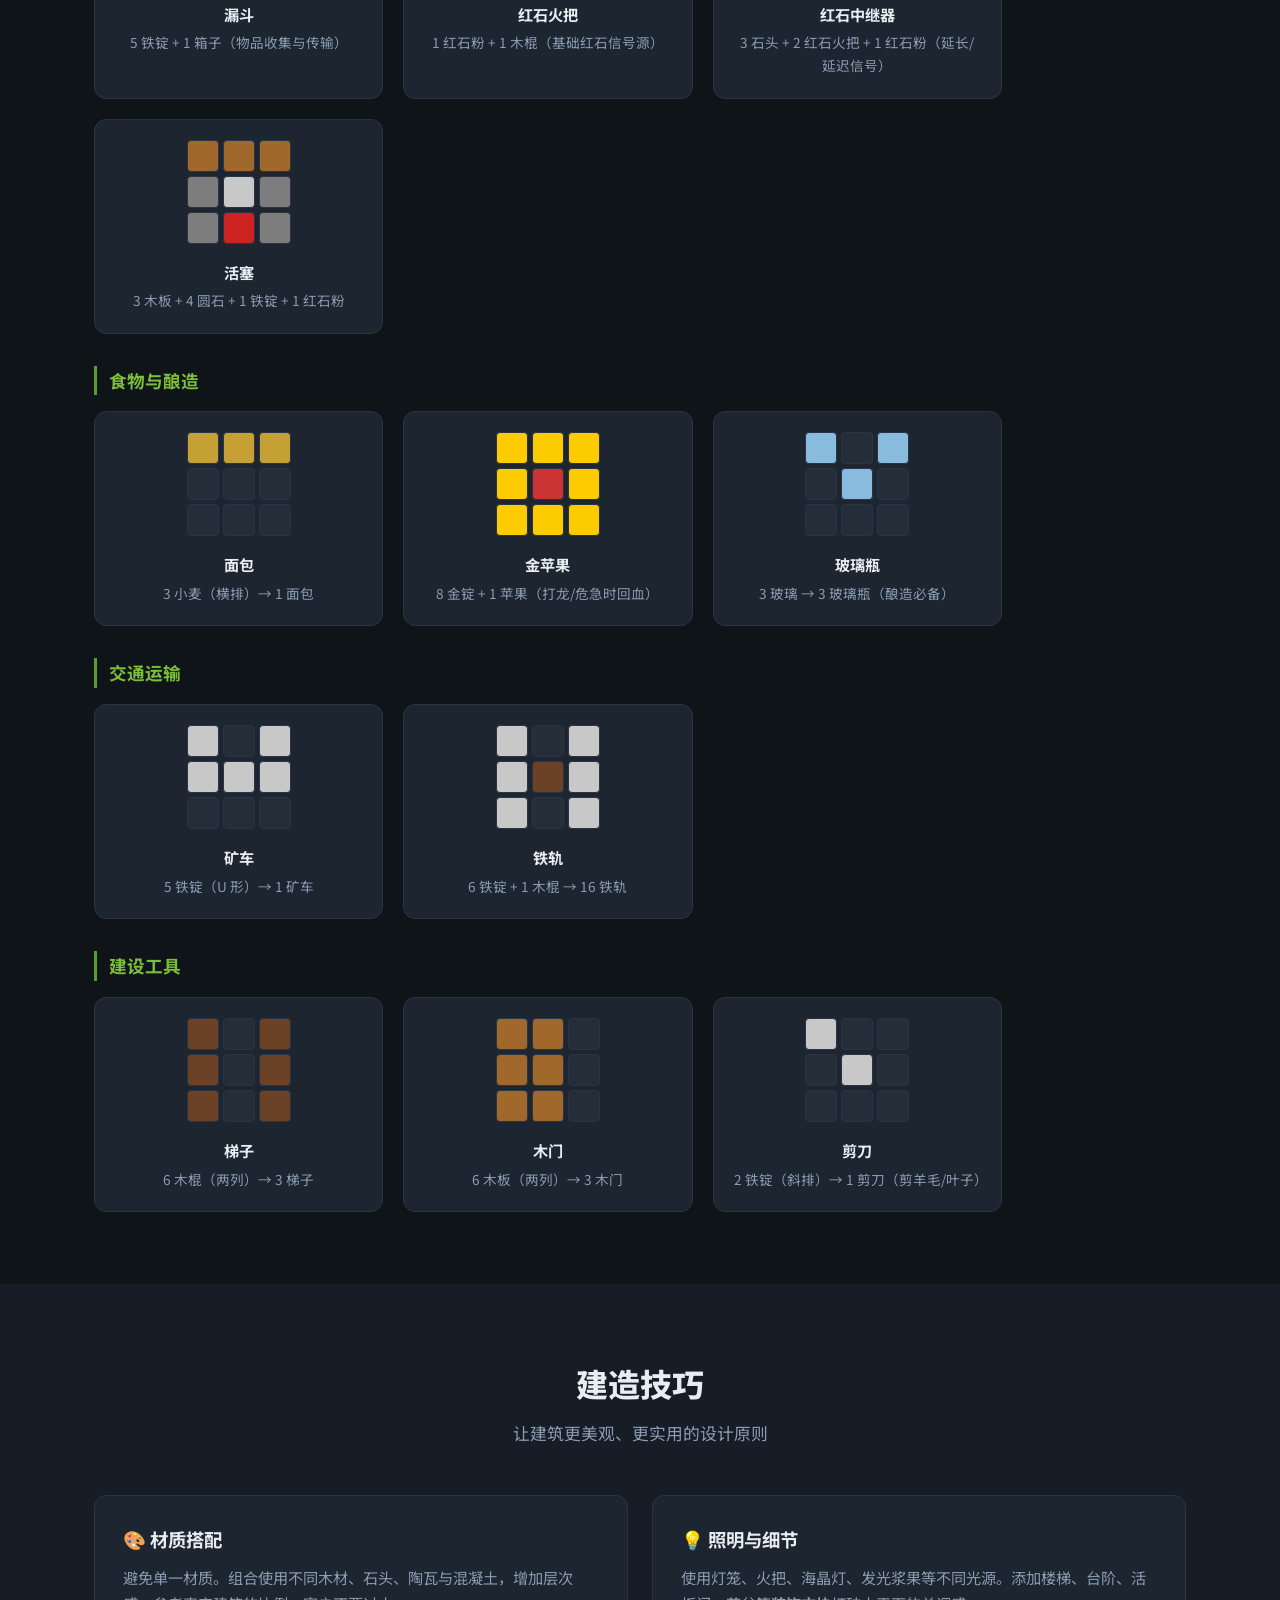
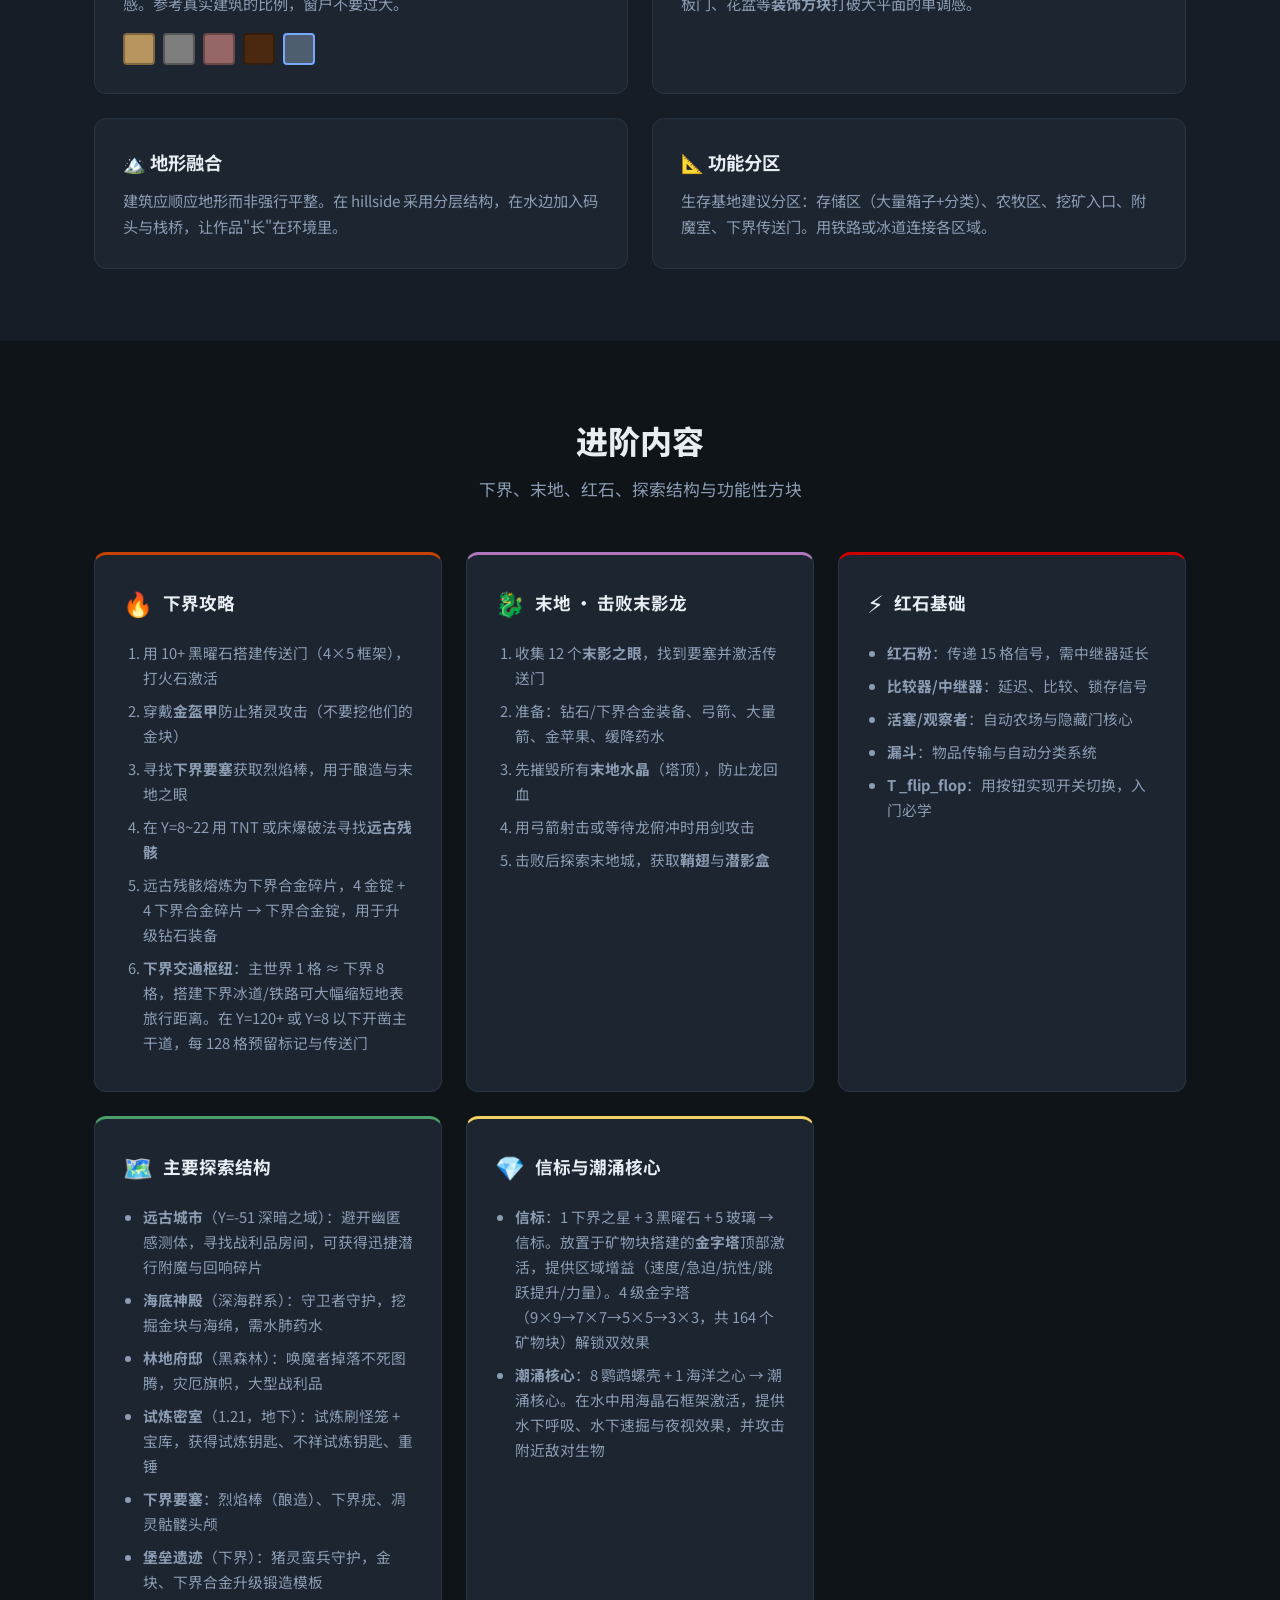
==== commit d137871b: "将合成指南分类导航改为右侧固定侧栏，并优化移动端布局。 Co-authored-by: Cursor <cursoragent@cursor.com>" ====
--- a/index.html
+++ b/index.html
@@ -406,19 +406,9 @@
           <p class="craft-search-hint" id="craftSearchHint" hidden>无匹配配方，请换关键词试试</p>
         </div>
 
-        <nav class="craft-nav" aria-label="配方分类">
-          <a href="#craft-basics" class="craft-nav-link">基础材料</a>
-          <a href="#craft-tools" class="craft-nav-link">基础工具</a>
-          <a href="#craft-essentials" class="craft-nav-link">生存必备</a>
-          <a href="#craft-combat" class="craft-nav-link">战斗与防御</a>
-          <a href="#craft-advanced" class="craft-nav-link">进阶装备</a>
-          <a href="#craft-nether" class="craft-nav-link">下界与末地</a>
-          <a href="#craft-portals" class="craft-nav-link">传送门</a>
-          <a href="#craft-redstone" class="craft-nav-link">红石自动化</a>
-          <a href="#craft-food" class="craft-nav-link">食物与酿造</a>
-          <a href="#craft-transport" class="craft-nav-link">交通运输</a>
-          <a href="#craft-building" class="craft-nav-link">建设工具</a>
-        </nav>
+
+        <div class="craft-layout">
+          <div class="craft-content">
 
         <h3 class="craft-category" id="craft-basics">基础材料</h3>
         <div class="craft-grid">
@@ -1641,6 +1631,21 @@
             <h4>剪刀</h4>
             <p>2 铁锭（斜排）→ 1 剪刀（剪羊毛/叶子）</p>
           </div>
+        </div>
+        </div>
+        <nav class="craft-nav" aria-label="配方分类">
+          <a href="#craft-basics" class="craft-nav-link">基础材料</a>
+          <a href="#craft-tools" class="craft-nav-link">基础工具</a>
+          <a href="#craft-essentials" class="craft-nav-link">生存必备</a>
+          <a href="#craft-combat" class="craft-nav-link">战斗与防御</a>
+          <a href="#craft-advanced" class="craft-nav-link">进阶装备</a>
+          <a href="#craft-nether" class="craft-nav-link">下界与末地</a>
+          <a href="#craft-portals" class="craft-nav-link">传送门</a>
+          <a href="#craft-redstone" class="craft-nav-link">红石自动化</a>
+          <a href="#craft-food" class="craft-nav-link">食物与酿造</a>
+          <a href="#craft-transport" class="craft-nav-link">交通运输</a>
+          <a href="#craft-building" class="craft-nav-link">建设工具</a>
+        </nav>
         </div>
       </div>
     </section>
--- a/css/style.css
+++ b/css/style.css
@@ -753,28 +753,42 @@
 }
 
 /* ===== Crafting Grid ===== */
+.craft-layout {
+  display: flex;
+  gap: 24px;
+  align-items: flex-start;
+}
+
+.craft-content {
+  flex: 1;
+  min-width: 0;
+}
+
 .craft-nav {
-  display: flex;
-  flex-wrap: wrap;
-  gap: 6px;
-  margin-bottom: 24px;
-  padding: 12px 16px;
+  flex: 0 0 160px;
+  position: sticky;
+  top: 80px;
+  display: flex;
+  flex-direction: column;
+  gap: 4px;
+  padding: 12px;
   background: var(--surface-muted);
   border: 1px solid var(--border);
   border-radius: var(--radius);
+  max-height: calc(100vh - 100px);
+  overflow-y: auto;
 }
 
 .craft-nav-link {
-  display: inline-block;
-  padding: 6px 14px;
+  display: block;
+  padding: 6px 10px;
   background: var(--bg-card);
   border: 1px solid var(--border);
-  border-radius: 999px;
-  color: var(--text-muted);
-  font-size: 0.82rem;
+  border-radius: 6px;
+  color: var(--text-muted);
+  font-size: 0.8rem;
   text-decoration: none;
   transition: all 0.15s;
-  white-space: nowrap;
 }
 
 .craft-nav-link:hover {
@@ -1440,6 +1454,16 @@
   .card-grid.cols-3, .card-grid.cols-2 { grid-template-columns: 1fr; }
   .guide-grid { grid-template-columns: 1fr; }
   .craft-grid { grid-template-columns: repeat(2, 1fr); }
+  .craft-layout { flex-direction: column; }
+  .craft-nav {
+    flex: none;
+    width: 100%;
+    flex-direction: row;
+    flex-wrap: wrap;
+    position: static;
+    max-height: none;
+    overflow-y: visible;
+  }
   .advanced-grid { grid-template-columns: 1fr; }
   .ai-setup-grid { grid-template-columns: 1fr; }
   .flow-steps { flex-direction: column; }
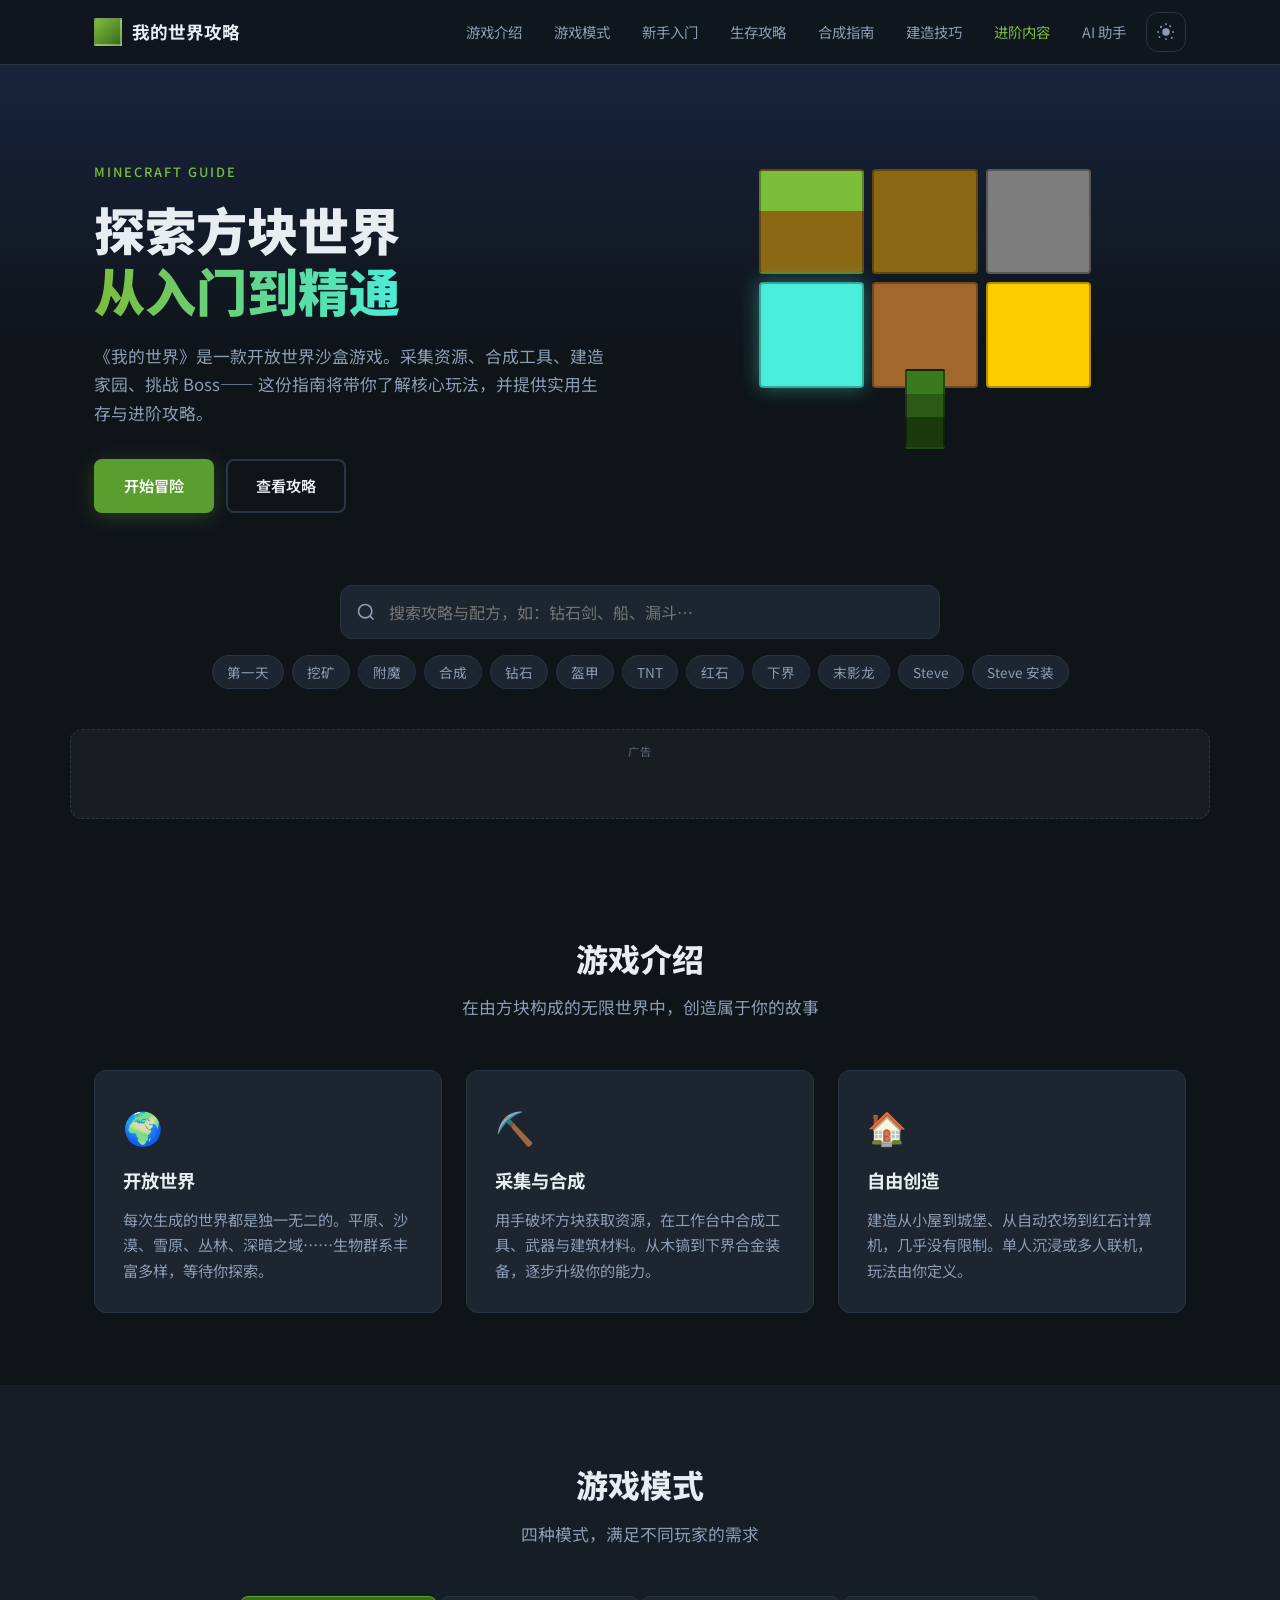
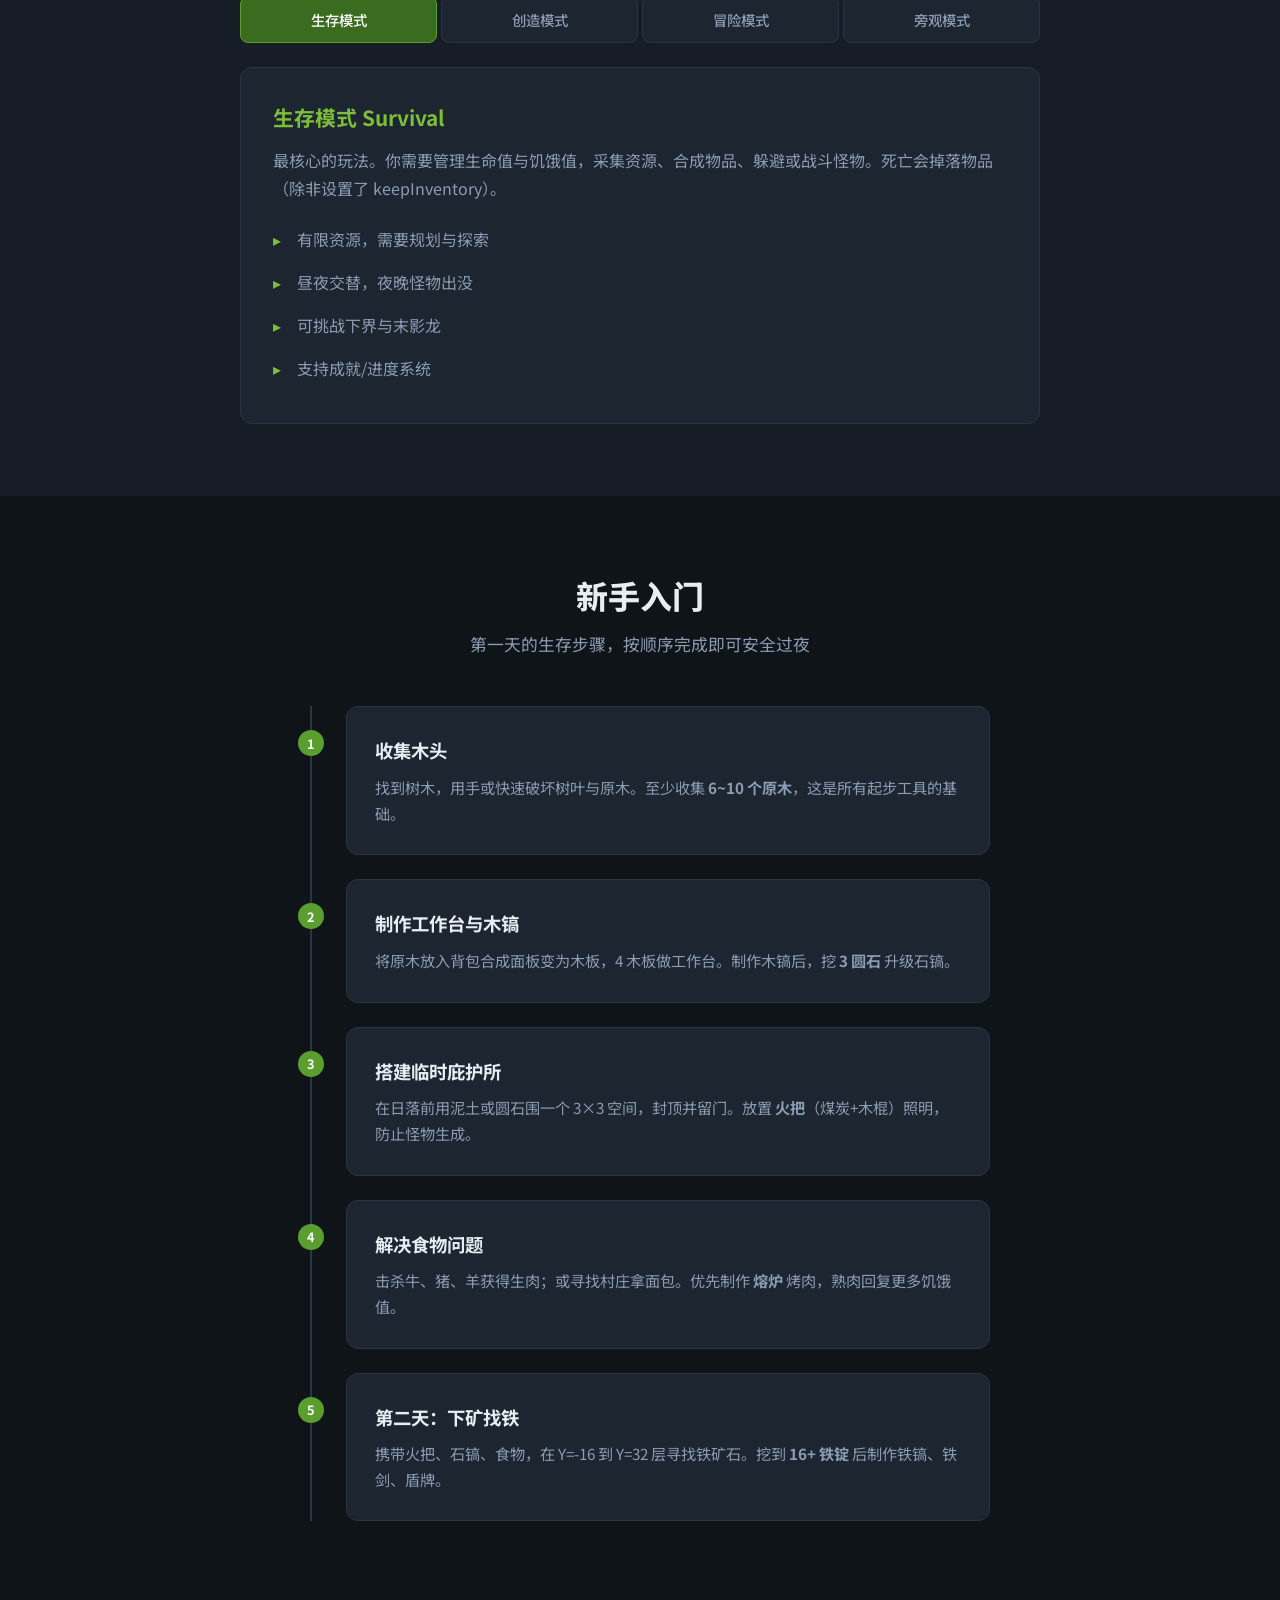
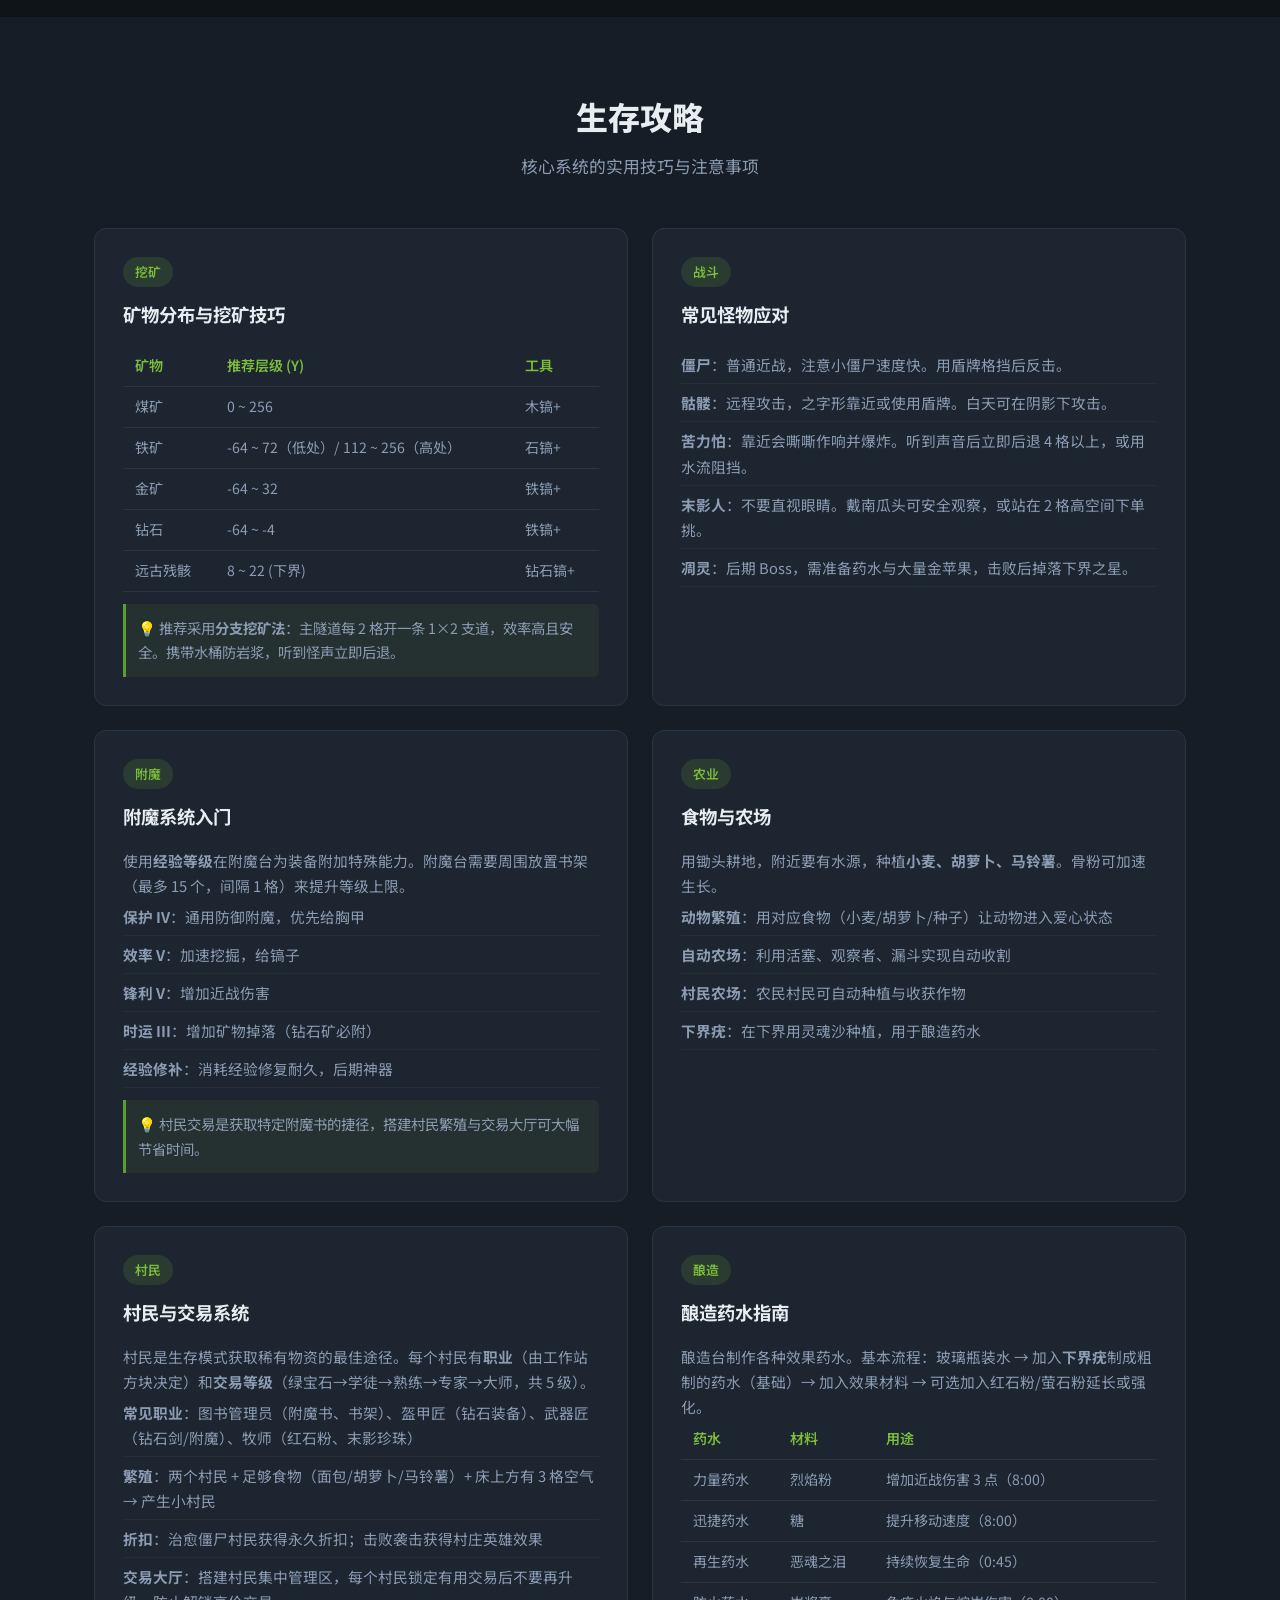
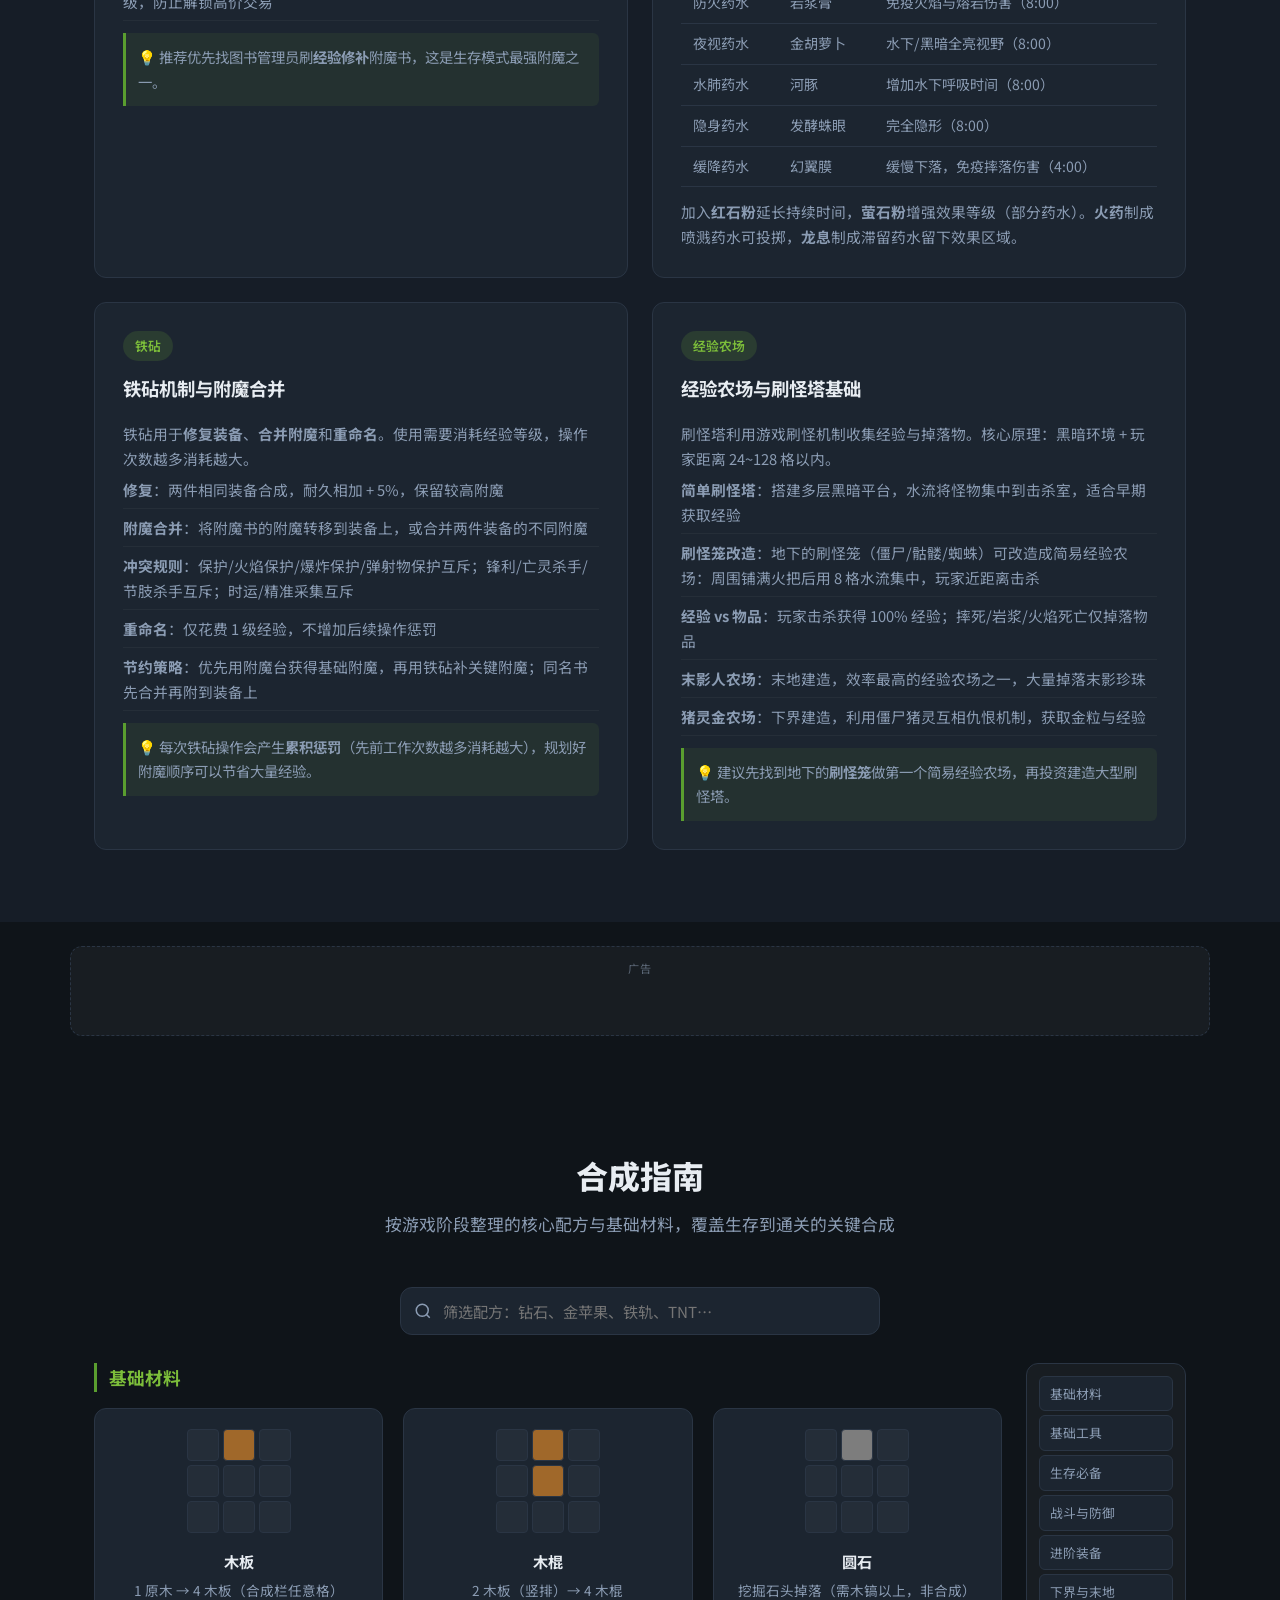
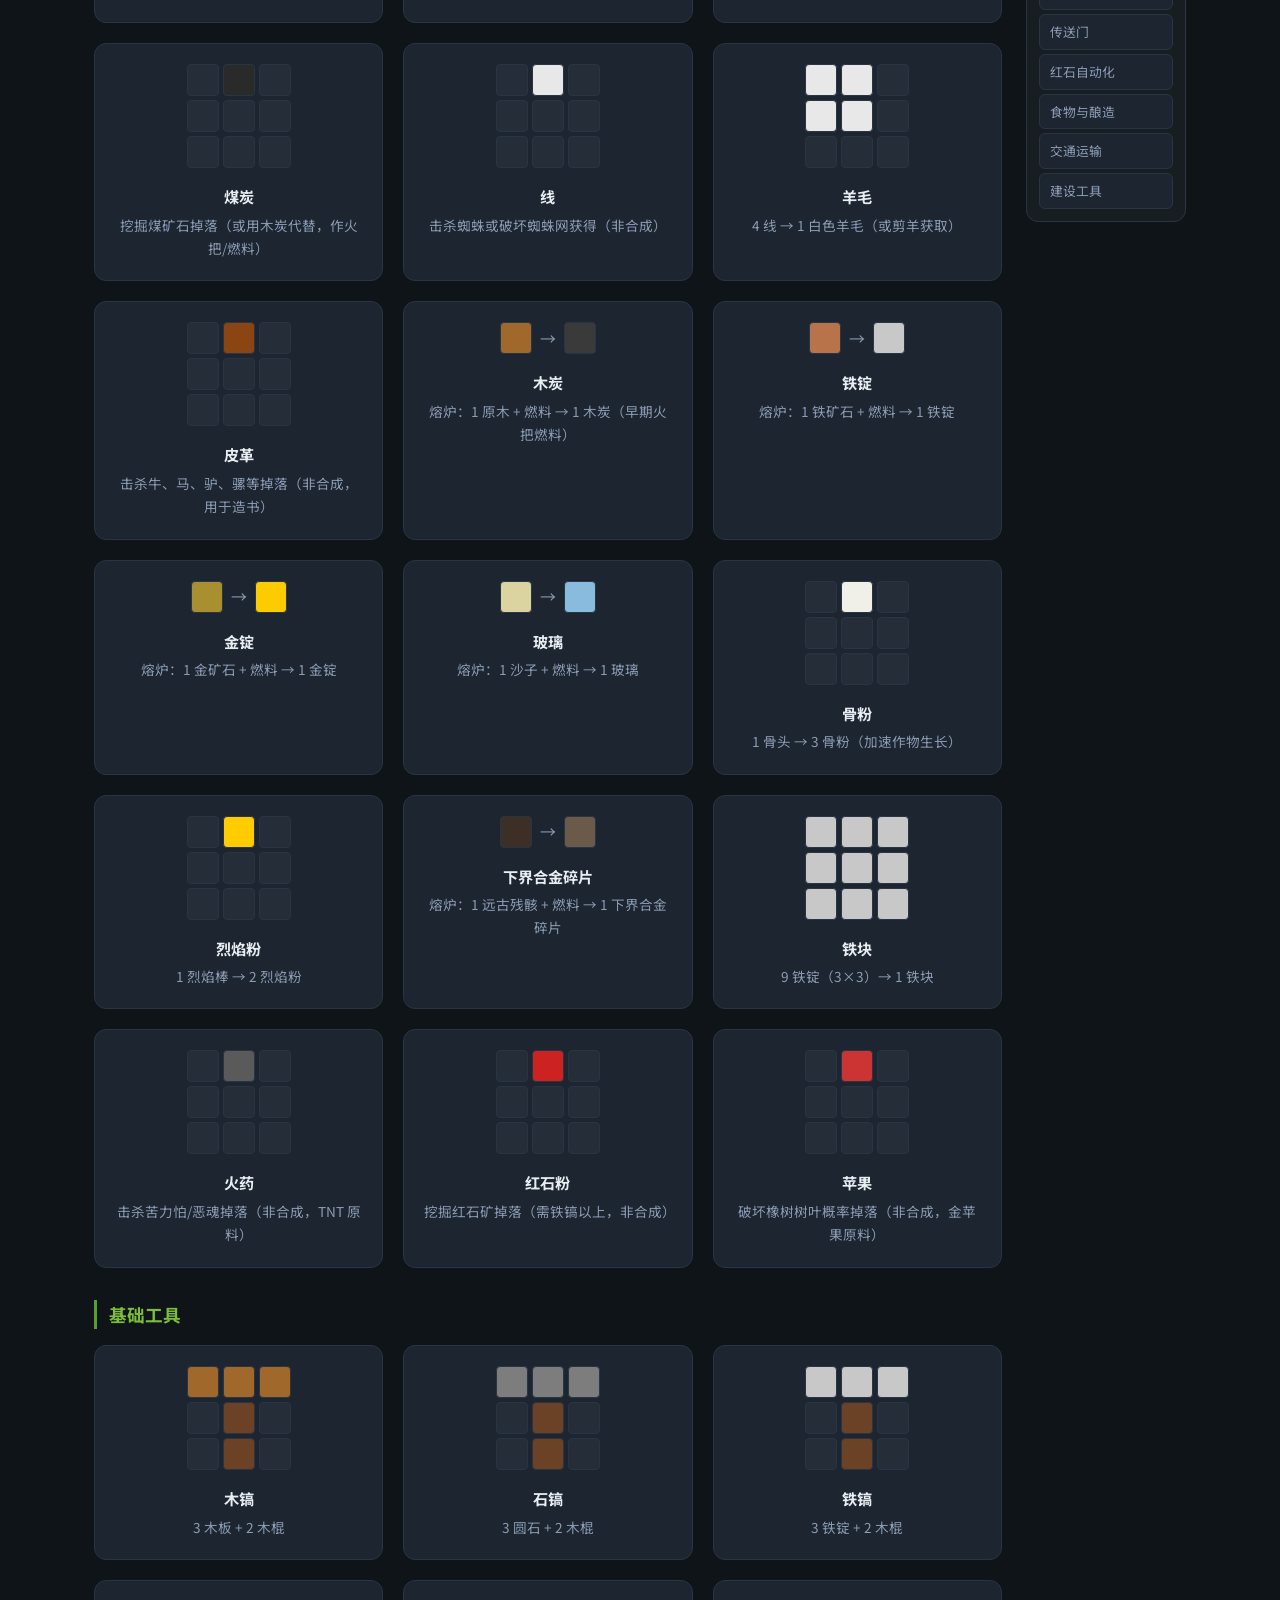
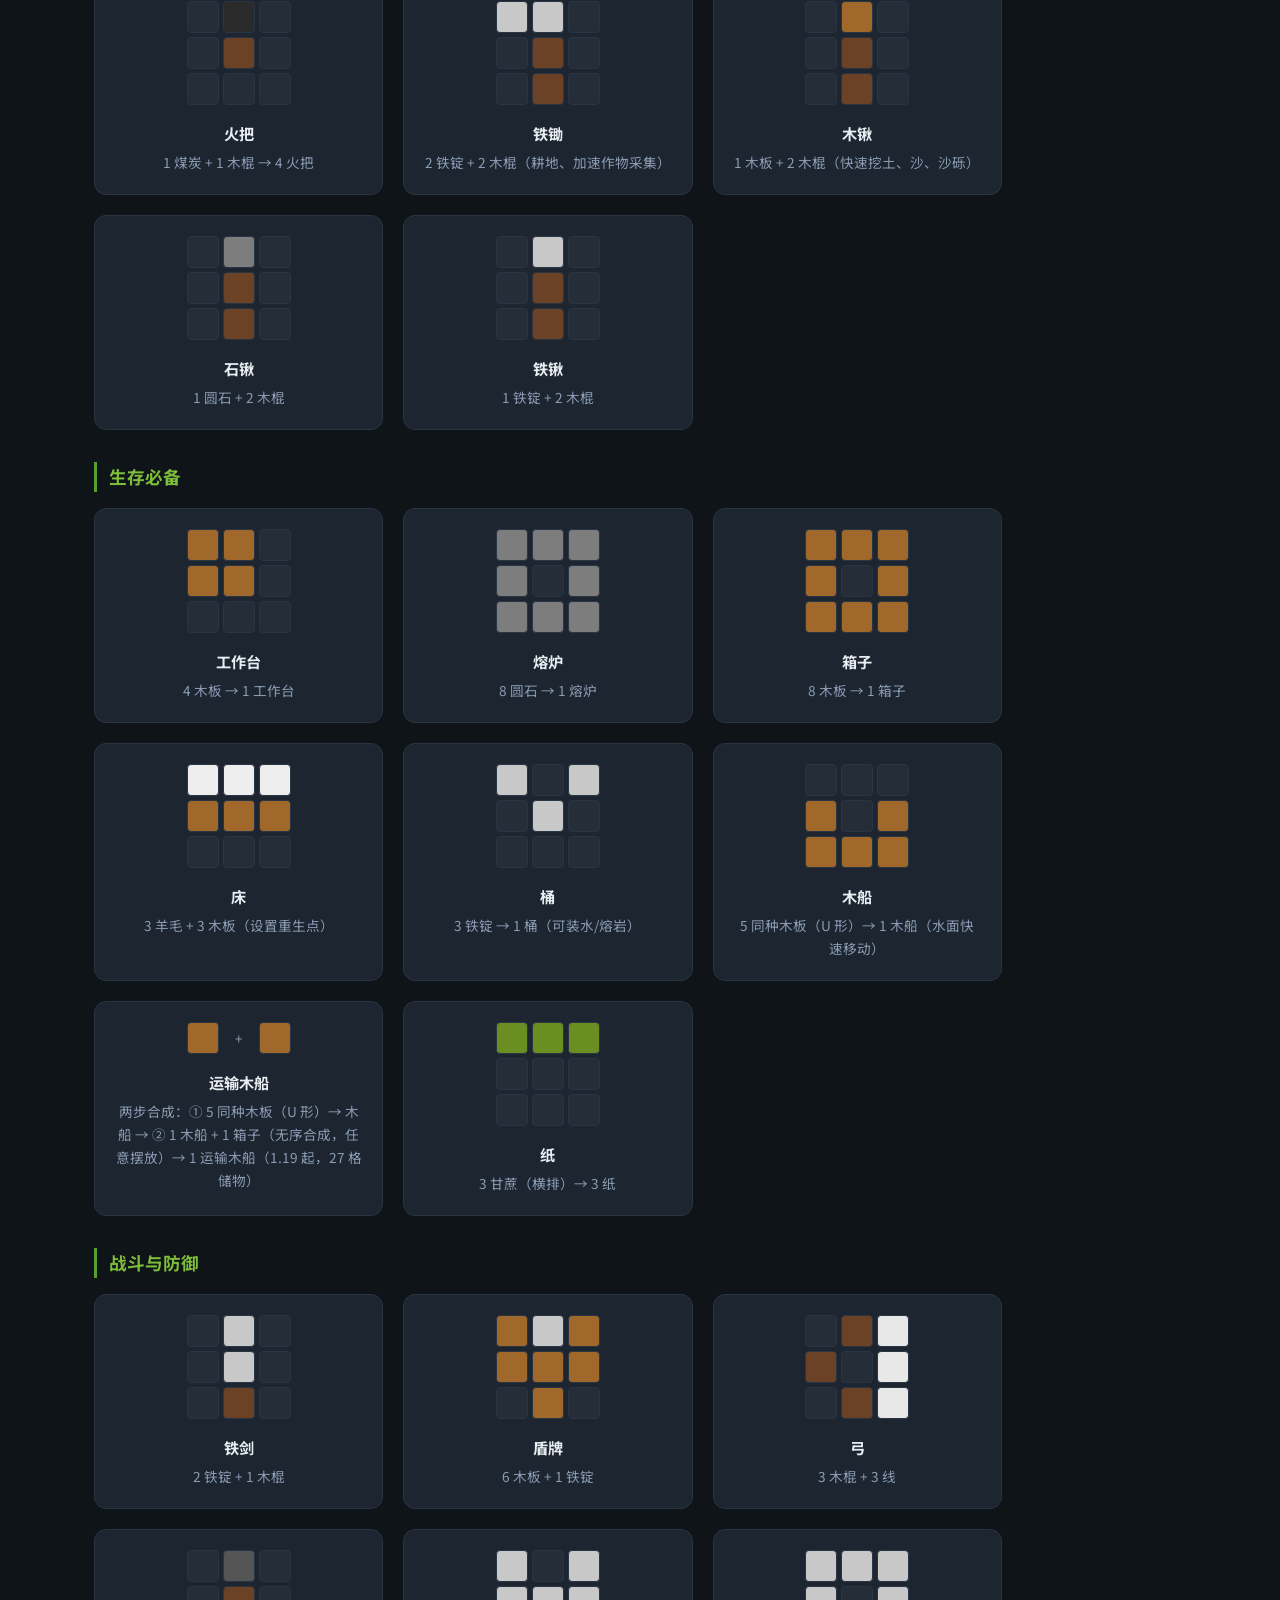
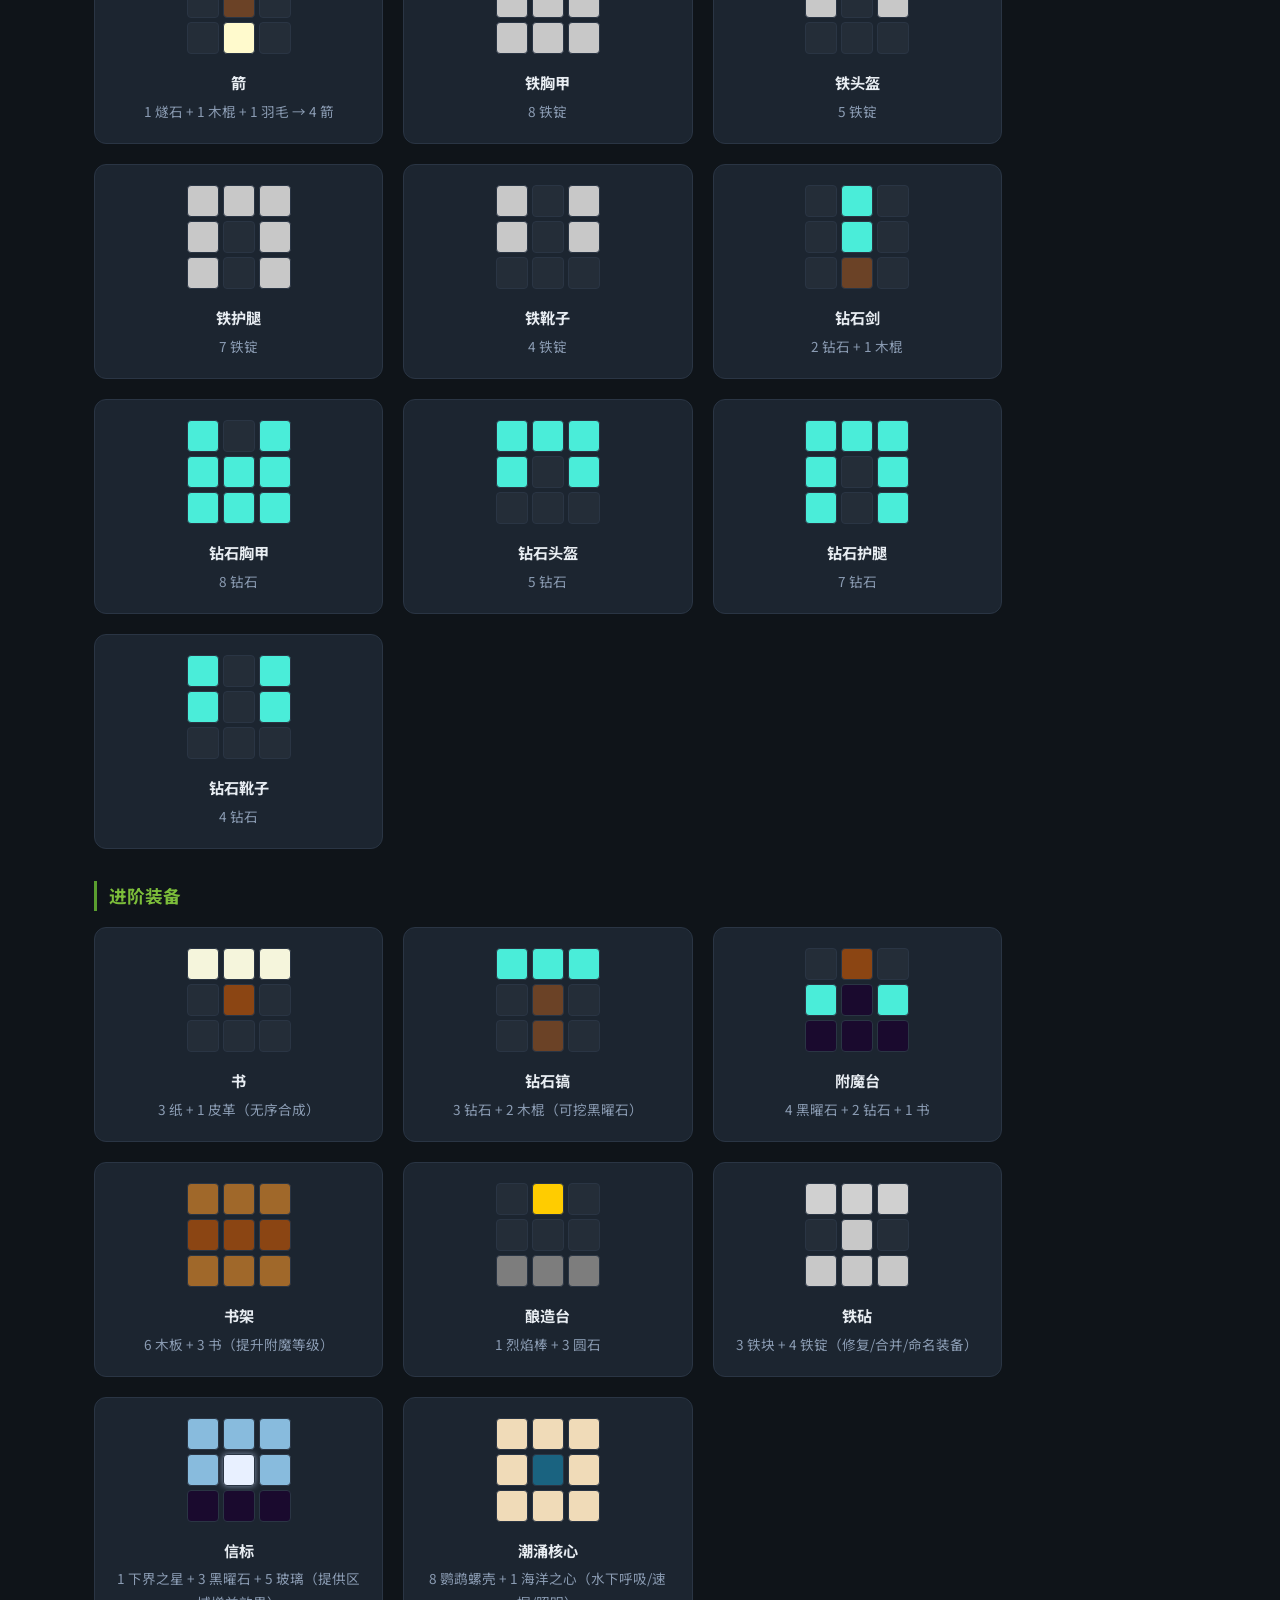
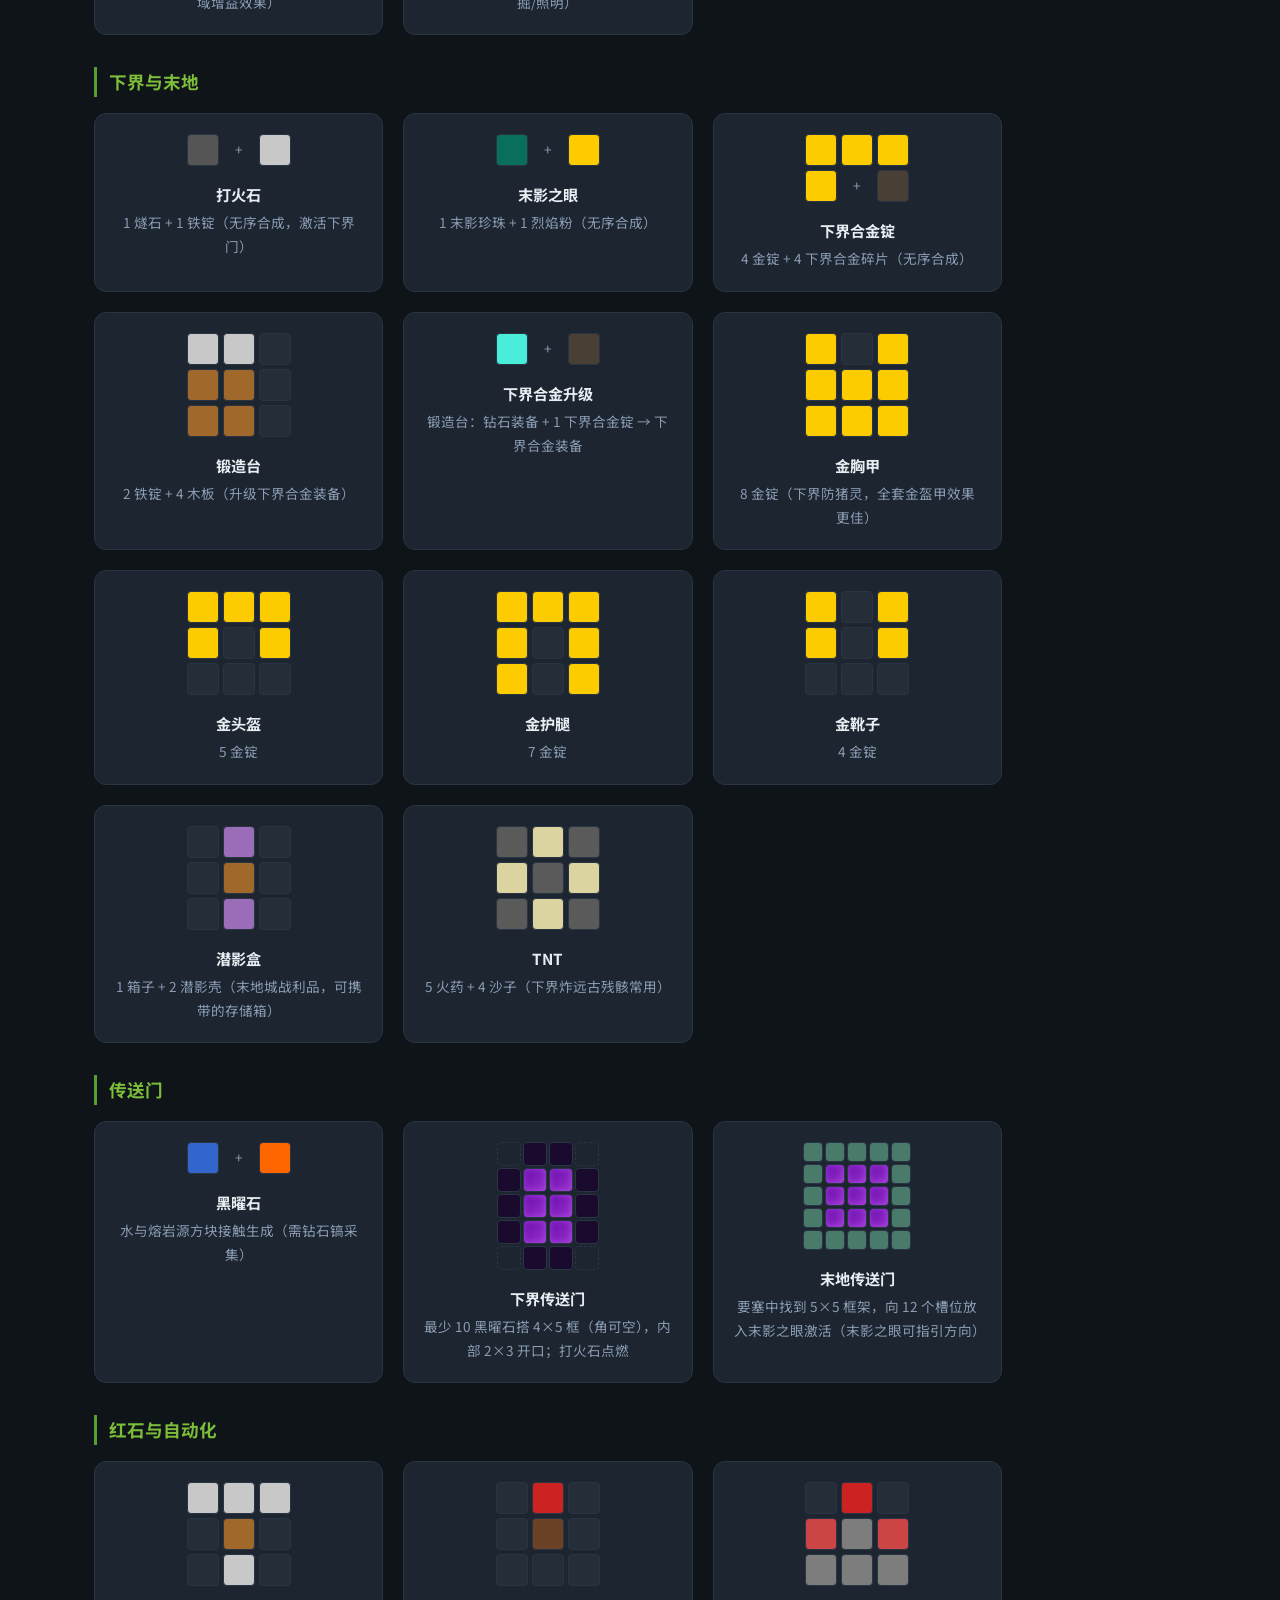
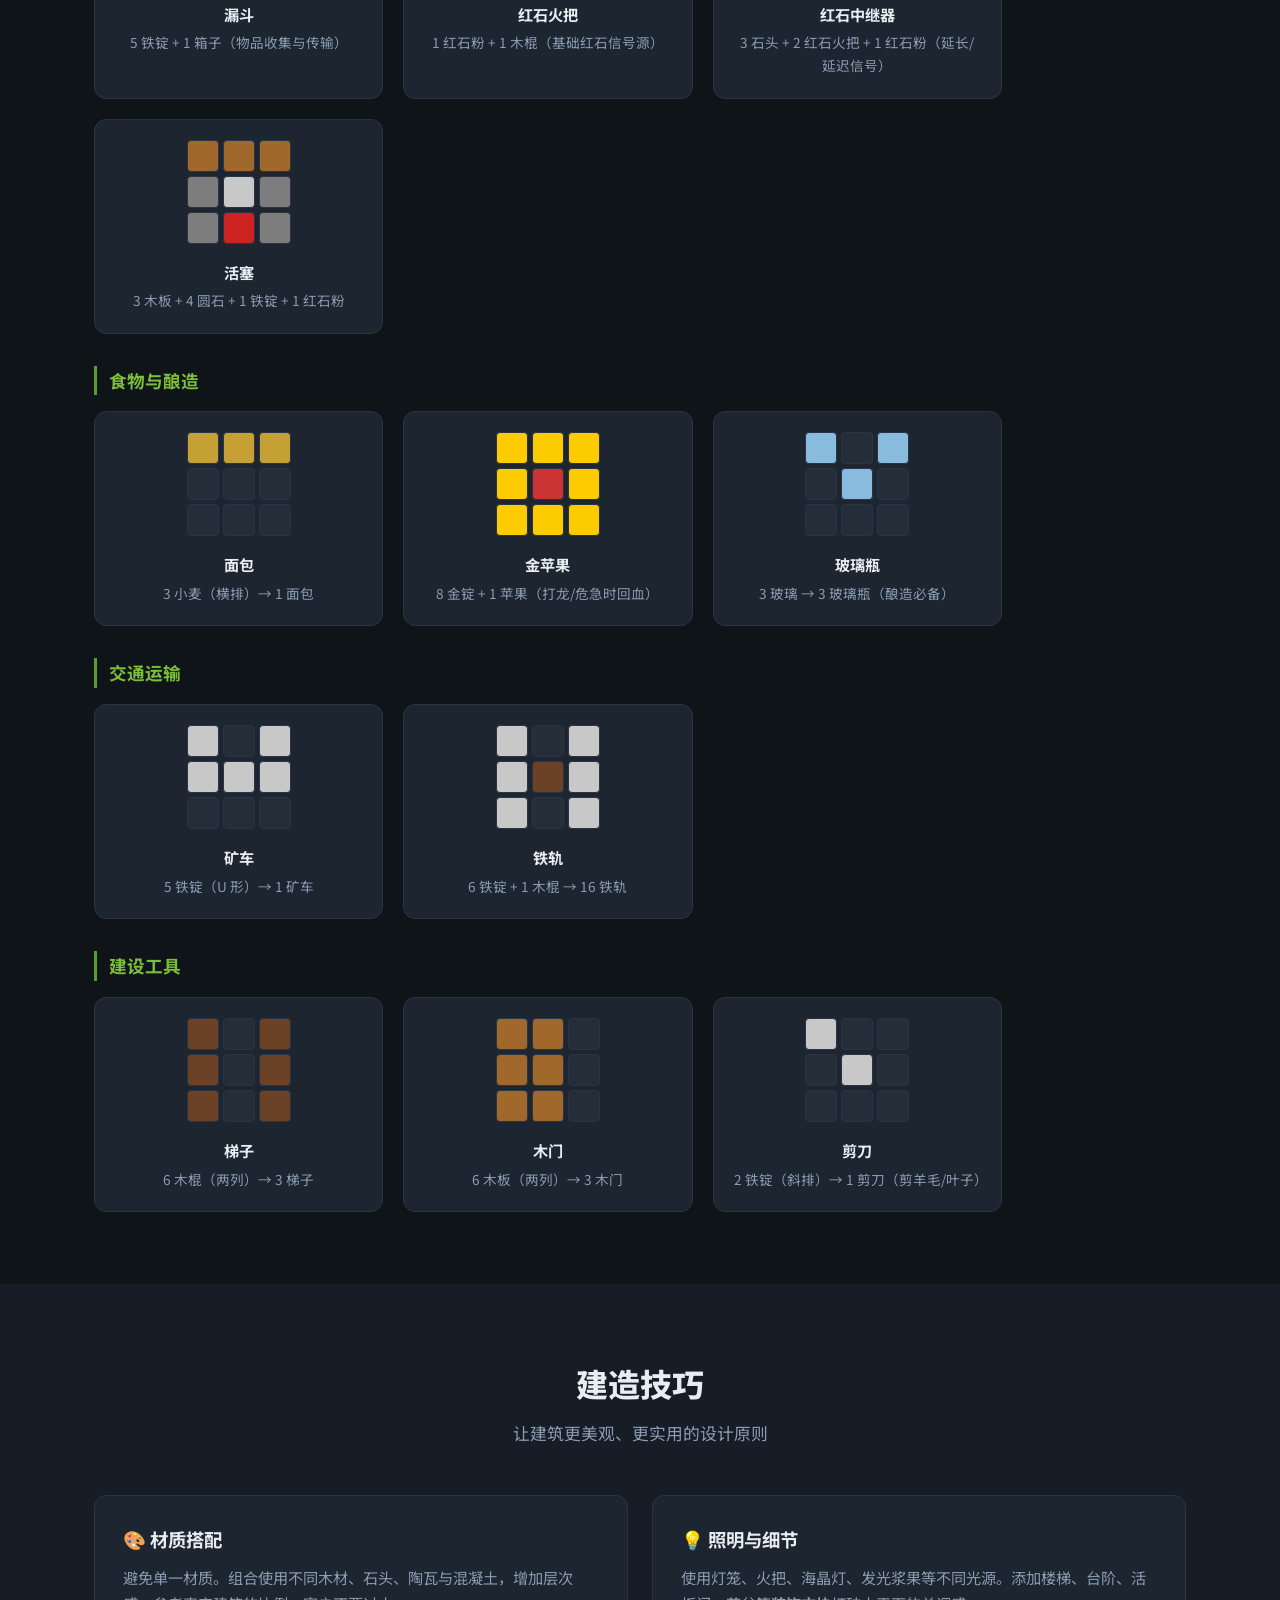
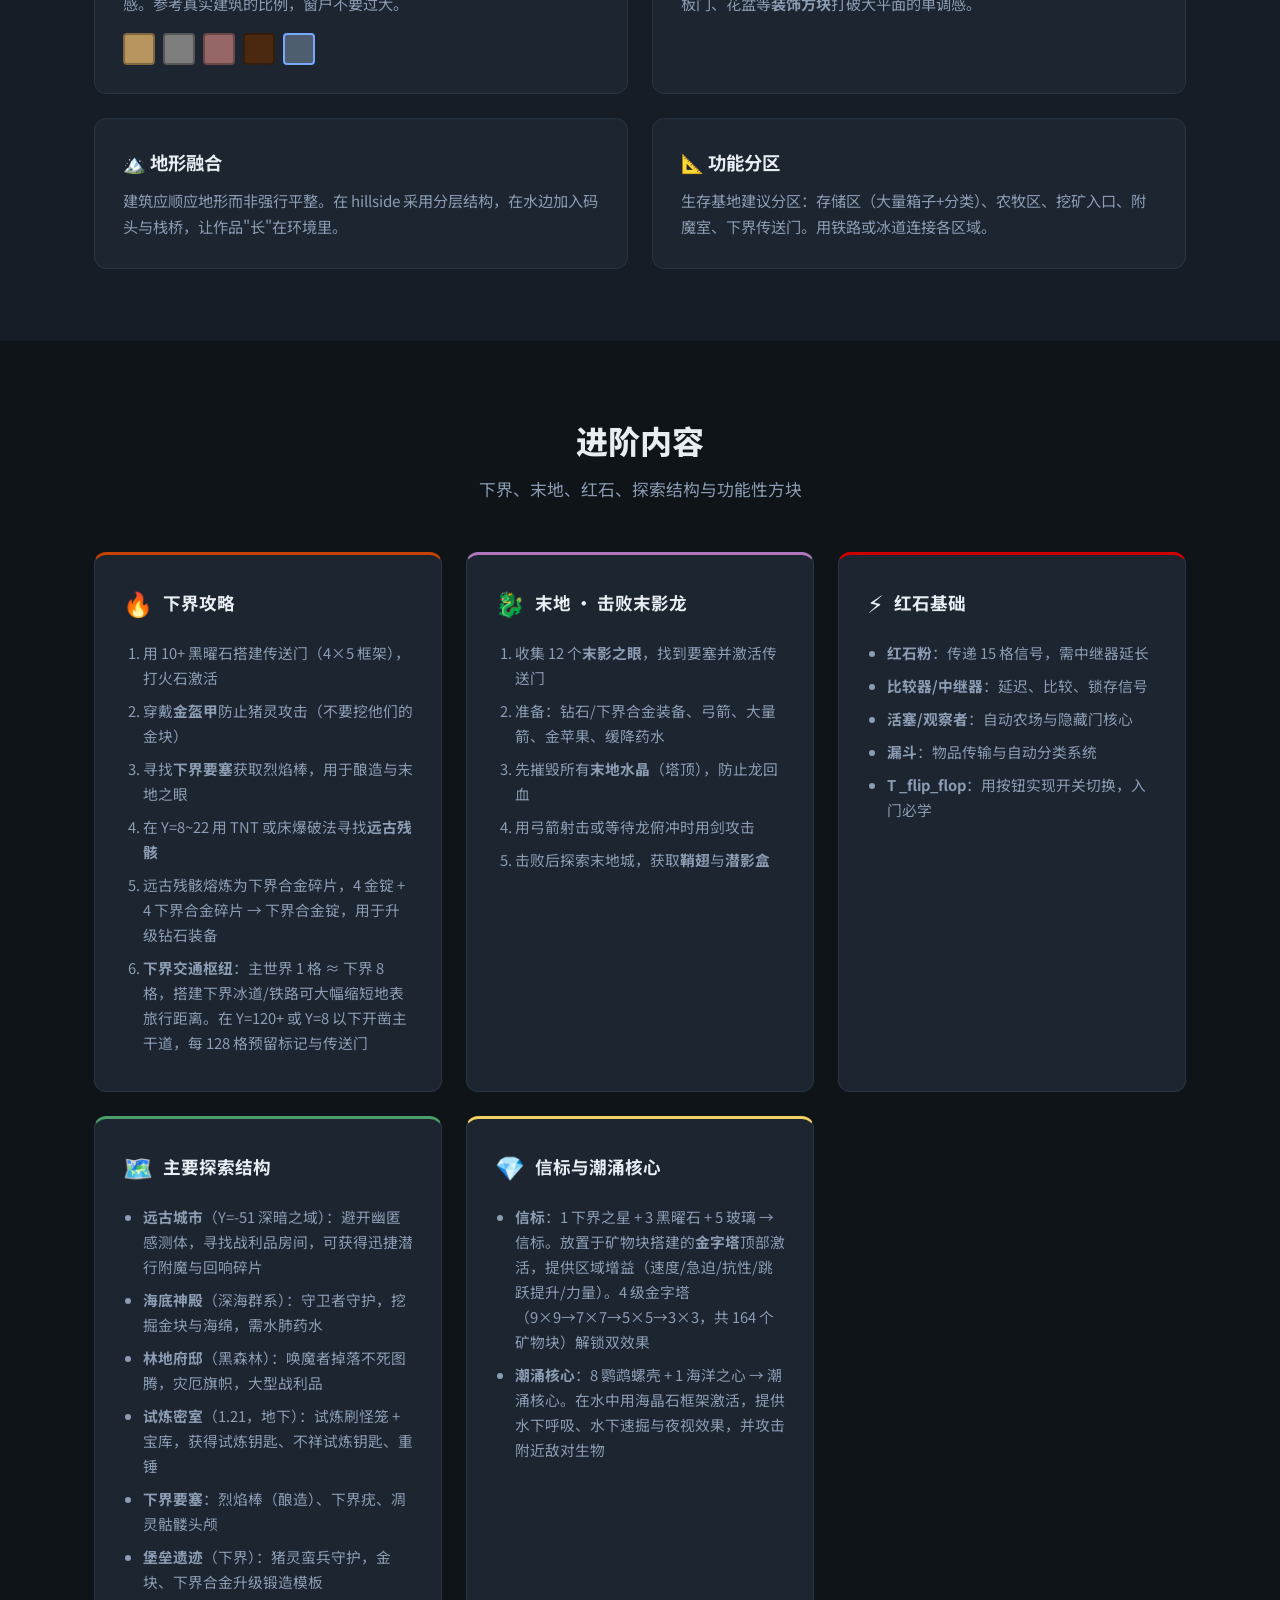
==== commit 981a7445: "补充 Steve AI 完整安装教程，涵盖 Java、Forge 配置与排错 FAQ。 Co-authored-by: Cursor <cursoragent@cursor.com>" ====
--- a/index.html
+++ b/index.html
@@ -102,6 +102,7 @@
         <button class="tag" data-search="下界">下界</button>
         <button class="tag" data-search="末影龙">末影龙</button>
         <button class="tag" data-search="Steve AI">Steve</button>
+        <button class="tag" data-search="Steve 安装">Steve 安装</button>
       </div>
     </section>
 
@@ -1912,25 +1913,125 @@
           </article>
         </div>
 
-        <h3 class="craft-category">安装与配置</h3>
+        <h3 class="craft-category" id="steve-install">安装与配置</h3>
         <div class="ai-setup-grid">
-          <div class="card ai-requirements" data-keywords="Steve 安装 环境 Forge">
+          <div class="card ai-requirements" data-keywords="Steve 安装 环境 Forge Java">
             <h4>环境要求</h4>
             <ul class="feature-list">
-              <li>Steve <strong>1.4.1</strong>（推荐）+ Minecraft <strong>1.20.1</strong> + Forge <strong>47.2.0</strong></li>
-              <li><strong>Java 17</strong>（1.20.1–1.20.4）；1.20.5+ 需 <strong>Java 21</strong></li>
-              <li>LLM API Key（OpenAI / Groq / Gemini 任选）</li>
+              <li><strong>游戏</strong>：Minecraft Java 版 <strong>1.20.1</strong>（推荐）+ Forge <strong>47.2.0</strong></li>
+              <li><strong>模组</strong>：Steve <strong>1.4.1</strong>（<a href="https://cdn.modrinth.com/data/hCJGLWON/versions/MiyL59Is/steve-ai-mod-1.4.1.jar" target="_blank" rel="noopener">Modrinth 下载</a>）</li>
+              <li><strong>Java</strong>：<strong>17</strong>（1.20.1–1.20.4）；1.20.5+ 需 <strong>21</strong></li>
+              <li><strong>API Key</strong>：OpenAI / Groq / Gemini 任选其一（Groq 有免费额度，适合试玩）</li>
+              <li><strong>不支持</strong>：基岩版、Fabric、NeoForge、Minecraft 1.21+</li>
             </ul>
           </div>
-          <div class="card ai-steps" data-keywords="Steve 配置 快速开始">
-            <h4>安装步骤</h4>
+          <div class="card ai-steps" data-keywords="Steve 配置 快速开始 验证">
+            <h4>快速开始（已有 Forge 环境）</h4>
             <ol class="step-list">
-              <li>从 <a href="https://cdn.modrinth.com/data/hCJGLWON/versions/MiyL59Is/steve-ai-mod-1.4.1.jar" target="_blank" rel="noopener">Modrinth 下载 1.4.1</a> 或 <a href="https://github.com/YuvDwi/Steve/releases" target="_blank" rel="noopener">GitHub Releases</a> 获取 JAR，放入 <code>mods</code> 文件夹</li>
-              <li>启动游戏一次，生成配置目录</li>
+              <li>下载 <code>steve-ai-mod-1.4.1.jar</code>，放入 Forge 实例的 <code>mods</code> 文件夹</li>
+              <li>启动游戏一次，生成 <code>config</code> 目录后退出</li>
               <li>复制 <code>config/steve-common.toml.example</code> 为 <code>config/steve-common.toml</code></li>
-              <li>填入 API Key 与模型配置</li>
-              <li>进游戏执行 <code>/steve spawn Bob</code> 召唤代理</li>
-              <li>按 <kbd>K</kbd> 打开指令面板，输入自然语言命令</li>
+              <li>填入 API Key 与 <code>[llm] provider</code>，保存后重启游戏</li>
+              <li>进入世界，执行 <code>/steve spawn Bob</code> 召唤代理</li>
+              <li>按 <kbd>K</kbd> 打开指令面板，输入自然语言命令（如 <code>"mine some iron"</code>）</li>
+            </ol>
+          </div>
+        </div>
+
+        <div class="card ai-install-guide" data-keywords="Steve 安装 教程 Forge 启动器 HMCL PCL mods 文件夹 服务器">
+          <h4>完整安装教程</h4>
+          <p class="install-intro">Steve 是 <strong>Forge 模组</strong>，需先准备 Java 与 Forge 环境，再将模组 JAR 放入 <code>mods</code> 目录并配置 LLM API。以下以推荐组合 <strong>MC 1.20.1 + Forge 47.2.0 + Java 17 + Steve 1.4.1</strong> 为例。</p>
+
+          <div class="install-step">
+            <h5><span class="install-step-num">1</span> 安装 Java</h5>
+            <ul class="feature-list">
+              <li>MC 1.20.1 需要 <strong>Java 17</strong>（Temurin / Oracle JDK 均可）</li>
+              <li>下载：<a href="https://adoptium.net/temurin/releases/?version=17" target="_blank" rel="noopener">Eclipse Temurin 17</a></li>
+              <li>安装后在终端执行 <code>java -version</code>，确认输出含 <code>17</code></li>
+              <li>使用 HMCL、PCL 等启动器时，可在启动器设置中指定 Java 17 路径，避免混用 Java 8 或 21</li>
+            </ul>
+          </div>
+
+          <div class="install-step">
+            <h5><span class="install-step-num">2</span> 安装 Minecraft 与 Forge</h5>
+            <p class="install-method-label">方式 A：第三方启动器（推荐国内用户）</p>
+            <ul class="feature-list">
+              <li><strong>HMCL</strong>：新建实例 → 选择 <strong>1.20.1</strong> → 版本管理 → 安装 <strong>Forge 47.2.0</strong>（或 47.x 最新）</li>
+              <li><strong>PCL2</strong>：下载游戏 → 版本选择 <strong>1.20.1</strong> → 模组加载器选 <strong>Forge</strong> → 自动安装</li>
+              <li><strong>Prism Launcher / MultiMC</strong>：创建实例 → 安装 Forge → 选择 47.2.0</li>
+            </ul>
+            <p class="install-method-label">方式 B：官方启动器</p>
+            <ol class="step-list">
+              <li>先安装并运行一次 Minecraft <strong>1.20.1</strong> 原版</li>
+              <li>从 <a href="https://files.minecraftforge.net/net/minecraftforge/forge/index_1.20.1.html" target="_blank" rel="noopener">Forge 官网</a> 下载 <strong>47.2.0</strong> 安装器（Installer）</li>
+              <li>运行安装器，选择 <strong>Install client</strong>，确认游戏目录后安装</li>
+              <li>官方启动器中选择 <strong>forge-1.20.1-47.2.0</strong> 配置文件启动</li>
+            </ol>
+          </div>
+
+          <div class="install-step">
+            <h5><span class="install-step-num">3</span> 下载 Steve 模组</h5>
+            <ul class="feature-list">
+              <li>推荐直接下载：<a href="https://cdn.modrinth.com/data/hCJGLWON/versions/MiyL59Is/steve-ai-mod-1.4.1.jar" target="_blank" rel="noopener"><code>steve-ai-mod-1.4.1.jar</code></a></li>
+              <li>也可在 <a href="https://modrinth.com/mod/steve-ai/versions" target="_blank" rel="noopener">Modrinth</a> 或 <a href="https://github.com/YuvDwi/Steve/releases" target="_blank" rel="noopener">GitHub Releases</a> 获取</li>
+              <li>文件名须为 <code>.jar</code>，<strong>不要解压</strong>；勿与 Fabric 版 Mod 混放</li>
+            </ul>
+          </div>
+
+          <div class="install-step">
+            <h5><span class="install-step-num">4</span> 放入 mods 文件夹</h5>
+            <p>将 JAR 复制到当前 Forge 实例的 <code>mods</code> 目录（不是 <code>resourcepacks</code> 或 <code>shaderpacks</code>）：</p>
+            <table class="ore-table version-table install-path-table">
+              <thead>
+                <tr><th>环境</th><th>mods 路径</th></tr>
+              </thead>
+              <tbody>
+                <tr><td>Windows（官方）</td><td><code>%appdata%\.minecraft\mods\</code></td></tr>
+                <tr><td>macOS</td><td><code>~/Library/Application Support/minecraft/mods/</code></td></tr>
+                <tr><td>Linux</td><td><code>~/.minecraft/mods/</code></td></tr>
+                <tr><td>HMCL / PCL 独立目录</td><td>启动器 → 版本设置 → 打开游戏目录 → <code>mods</code></td></tr>
+              </tbody>
+            </table>
+            <p class="tip">💡 启动器会为每个版本创建独立文件夹，务必把 JAR 放进<strong>正在使用的 1.20.1 Forge 实例</strong>的 <code>mods</code>，而非全局或其他版本目录。</p>
+          </div>
+
+          <div class="install-step">
+            <h5><span class="install-step-num">5</span> 首次启动与 API 配置</h5>
+            <ol class="step-list">
+              <li>用 Forge 配置启动游戏，主菜单 → Mods 列表中应能看到 <strong>Steve AI</strong></li>
+              <li>进入任意单人世界（或服务器），玩几秒后退出，以生成配置文件</li>
+              <li>在游戏目录下找到 <code>config/steve-common.toml.example</code></li>
+              <li>复制并重命名为 <code>config/steve-common.toml</code></li>
+              <li>编辑配置：设置 <code>[llm] provider</code>，并在对应段落填入 API Key（见下方示例）</li>
+              <li>保存后<strong>完全重启</strong>游戏（仅退出世界不够，需关闭客户端）</li>
+            </ol>
+            <p class="install-method-label">API Key 获取</p>
+            <ul class="feature-list">
+              <li><strong>Groq</strong>（推荐试玩）：<a href="https://console.groq.com/keys" target="_blank" rel="noopener">console.groq.com</a> 注册并创建 Key</li>
+              <li><strong>OpenAI</strong>：<a href="https://platform.openai.com/api-keys" target="_blank" rel="noopener">platform.openai.com</a></li>
+              <li><strong>Gemini</strong>：<a href="https://aistudio.google.com/apikey" target="_blank" rel="noopener">Google AI Studio</a></li>
+            </ul>
+          </div>
+
+          <div class="install-step">
+            <h5><span class="install-step-num">6</span> 验证安装</h5>
+            <ol class="step-list">
+              <li>进入生存世界，打开聊天栏，执行 <code>/steve spawn Bob</code></li>
+              <li>若成功，附近会出现名为 Bob 的 Steve 代理实体</li>
+              <li>按 <kbd>K</kbd> 打开指令面板，输入 <code>"follow me"</code> 或 <code>"mine 10 cobblestone"</code></li>
+              <li>代理开始移动或执行动作，即表示 LLM 与模组均工作正常</li>
+            </ol>
+            <p class="tip">💡 若按 <kbd>K</kbd> 无反应，检查是否处于创造/生存模式（非旁观）；若代理不动，优先检查 API Key 与 <code>logs/latest.log</code> 中的 LLM 报错。</p>
+          </div>
+
+          <div class="install-step">
+            <h5><span class="install-step-num">7</span> 多人服务器安装（可选）</h5>
+            <ol class="step-list">
+              <li>下载 <a href="https://files.minecraftforge.net/net/minecraftforge/forge/index_1.20.1.html" target="_blank" rel="noopener">Forge 1.20.1 服务端</a>（47.2.0），生成 <code>run.sh</code> / <code>run.bat</code> 并首次启动</li>
+              <li>将 <code>steve-ai-mod-1.4.1.jar</code> 放入服务端 <code>mods</code> 文件夹</li>
+              <li>首次启动后，在服务端目录配置 <code>config/steve-common.toml</code>（与客户端相同）</li>
+              <li>客户端也需安装相同版本的 Forge + Steve，否则无法连接</li>
+              <li>服务器上所有有权限的玩家均可 <code>/steve spawn</code>；API 费用由服务端配置承担，注意用量</li>
             </ol>
           </div>
         </div>
@@ -1986,10 +2087,12 @@
                 </thead>
                 <tbody>
                   <tr><td><code>/steve spawn &lt;名字&gt;</code></td><td>召唤一名 Steve 代理</td></tr>
+                  <tr><td><code>/steve list</code></td><td>列出当前世界所有代理</td></tr>
+                  <tr><td><code>/steve kill &lt;名字&gt;</code></td><td>移除指定代理</td></tr>
                   <tr><td><kbd>K</kbd></td><td>打开指令面板，输入任务</td></tr>
                 </tbody>
               </table>
-              <p>每个 Steve 拥有独立记忆与任务上下文，可给不同代理分配不同工作。</p>
+              <p>每个 Steve 拥有独立记忆与任务上下文，可给不同代理分配不同工作。代理在生存模式下拥有生命值，可能被怪物击杀或摔落死亡，死亡后需重新召唤。</p>
             </div>
           </article>
         </div>
@@ -2046,6 +2149,10 @@
 
         <h3 class="craft-category">注意事项</h3>
         <div class="faq-list">
+          <details class="faq-item" data-keywords="Steve 模式 生存 创造 多人 服务器">
+            <summary>Steve 可以在哪些游戏模式下使用？</summary>
+            <p>Steve <strong>主要为生存模式设计</strong>——挖矿需要真实消耗工具耐久、建造需要消耗材料、战斗会受到伤害。这些限制在生存模式下让 AI 代理的自动化价值最大化。创造模式下虽然可以正常召唤，但无限资源与飞行能力使 AI 的优势不明显；冒险模式与旁观模式下代理无法正常执行方块操作。Steve 支持<strong>多人游戏</strong>：服务端安装后所有玩家均可召唤代理，但多人环境需注意 API 调用费用。</p>
+          </details>
           <details class="faq-item" data-keywords="Steve 限制 合成 crafting">
             <summary>当前有哪些局限？</summary>
             <p>1.4.0 之前版本<strong>无法合成工具</strong>；1.4.0+ 虽引入合成功能（<code>CraftItemAction</code>），但仍处于早期阶段，成功率取决于 LLM。单任务同步执行，挖矿时无法并行其他操作；重启后记忆会重置。智能程度取决于所选 LLM，GPT-3.5 偶有不合理决策，GPT-4 规划更好但更慢。</p>
@@ -2057,6 +2164,14 @@
           <details class="faq-item" data-keywords="Steve API 费用 密钥">
             <summary>API 费用如何控制？</summary>
             <p>每次指令会调用 LLM，频繁下达复杂任务会产生 API 费用。建议先用 Groq 免费额度测试；简单任务用短句；多代理协作时注意同时发起的请求数量。勿将含 API Key 的配置文件上传到公开仓库。</p>
+          </details>
+          <details class="faq-item" data-keywords="Steve 安装 失败 崩溃 打不开">
+            <summary>安装后游戏崩溃或 Mod 列表看不到 Steve？</summary>
+            <p>常见原因：<strong>Forge 与 MC 版本不匹配</strong>（如 1.20.1 用了 1.20.4 的 Forge）；<strong>Java 版本错误</strong>（1.20.1 需 Java 17）；JAR 放错目录（应在 Forge 实例的 <code>mods</code>，不是 <code>versions</code>）；与其他 Mod 冲突。查看 <code>logs/latest.log</code> 末尾报错，或暂时移出其他 Mod 仅保留 Steve 测试。</p>
+          </details>
+          <details class="faq-item" data-keywords="Steve 安装 配置 不工作 API Key">
+            <summary>代理召唤成功但不执行任务？</summary>
+            <p>多为 <strong>API 配置问题</strong>：确认 <code>steve-common.toml</code> 已从 example 复制、<code>provider</code> 与填 Key 的段落一致、Key 有效且有余额。修改配置后需<strong>重启整个游戏</strong>。网络需能访问对应 API（Groq/OpenAI/Google）；国内用户若 OpenAI 不可用，可改用 Groq 或 Gemini。</p>
           </details>
         </div>
       </div>
@@ -2116,6 +2231,6 @@
 
   <script src="js/ads-config.js?v=3"></script>
   <script src="js/ads.js?v=1"></script>
-  <script src="js/app.js?v=6"></script>
+  <script src="js/app.js?v=7"></script>
 </body>
 </html>
--- a/css/style.css
+++ b/css/style.css
@@ -796,6 +796,12 @@
   border-color: var(--grass);
   background: rgba(124, 189, 58, 0.1);
   text-decoration: none;
+}
+
+.craft-nav-link.active {
+  color: #fff;
+  border-color: var(--grass);
+  background: var(--grass-dark);
 }
 
 .craft-category {
@@ -1291,6 +1297,67 @@
   color: var(--grass-light);
 }
 
+.ai-install-guide {
+  margin-bottom: 32px;
+}
+
+.ai-install-guide h4 {
+  margin-bottom: 12px;
+  color: var(--grass-light);
+  font-size: 1.1rem;
+}
+
+.install-intro {
+  color: var(--text-muted);
+  font-size: 0.92rem;
+  margin-bottom: 24px;
+}
+
+.install-step {
+  padding: 20px 0;
+  border-top: 1px solid var(--border);
+}
+
+.install-step:first-of-type {
+  border-top: none;
+  padding-top: 0;
+}
+
+.install-step h5 {
+  display: flex;
+  align-items: center;
+  gap: 12px;
+  font-size: 1rem;
+  margin-bottom: 12px;
+  color: var(--text);
+}
+
+.install-step-num {
+  display: inline-flex;
+  align-items: center;
+  justify-content: center;
+  width: 28px;
+  height: 28px;
+  background: var(--ai-badge-bg);
+  color: var(--sky);
+  border-radius: 50%;
+  font-size: 0.85rem;
+  font-weight: 700;
+  flex-shrink: 0;
+}
+
+.install-method-label {
+  font-size: 0.9rem;
+  font-weight: 600;
+  color: var(--grass-light);
+  margin: 12px 0 8px;
+}
+
+.install-path-table td code {
+  font-size: 0.82rem;
+  word-break: break-all;
+}
+
 .step-list {
   padding-left: 20px;
   color: var(--text-muted);
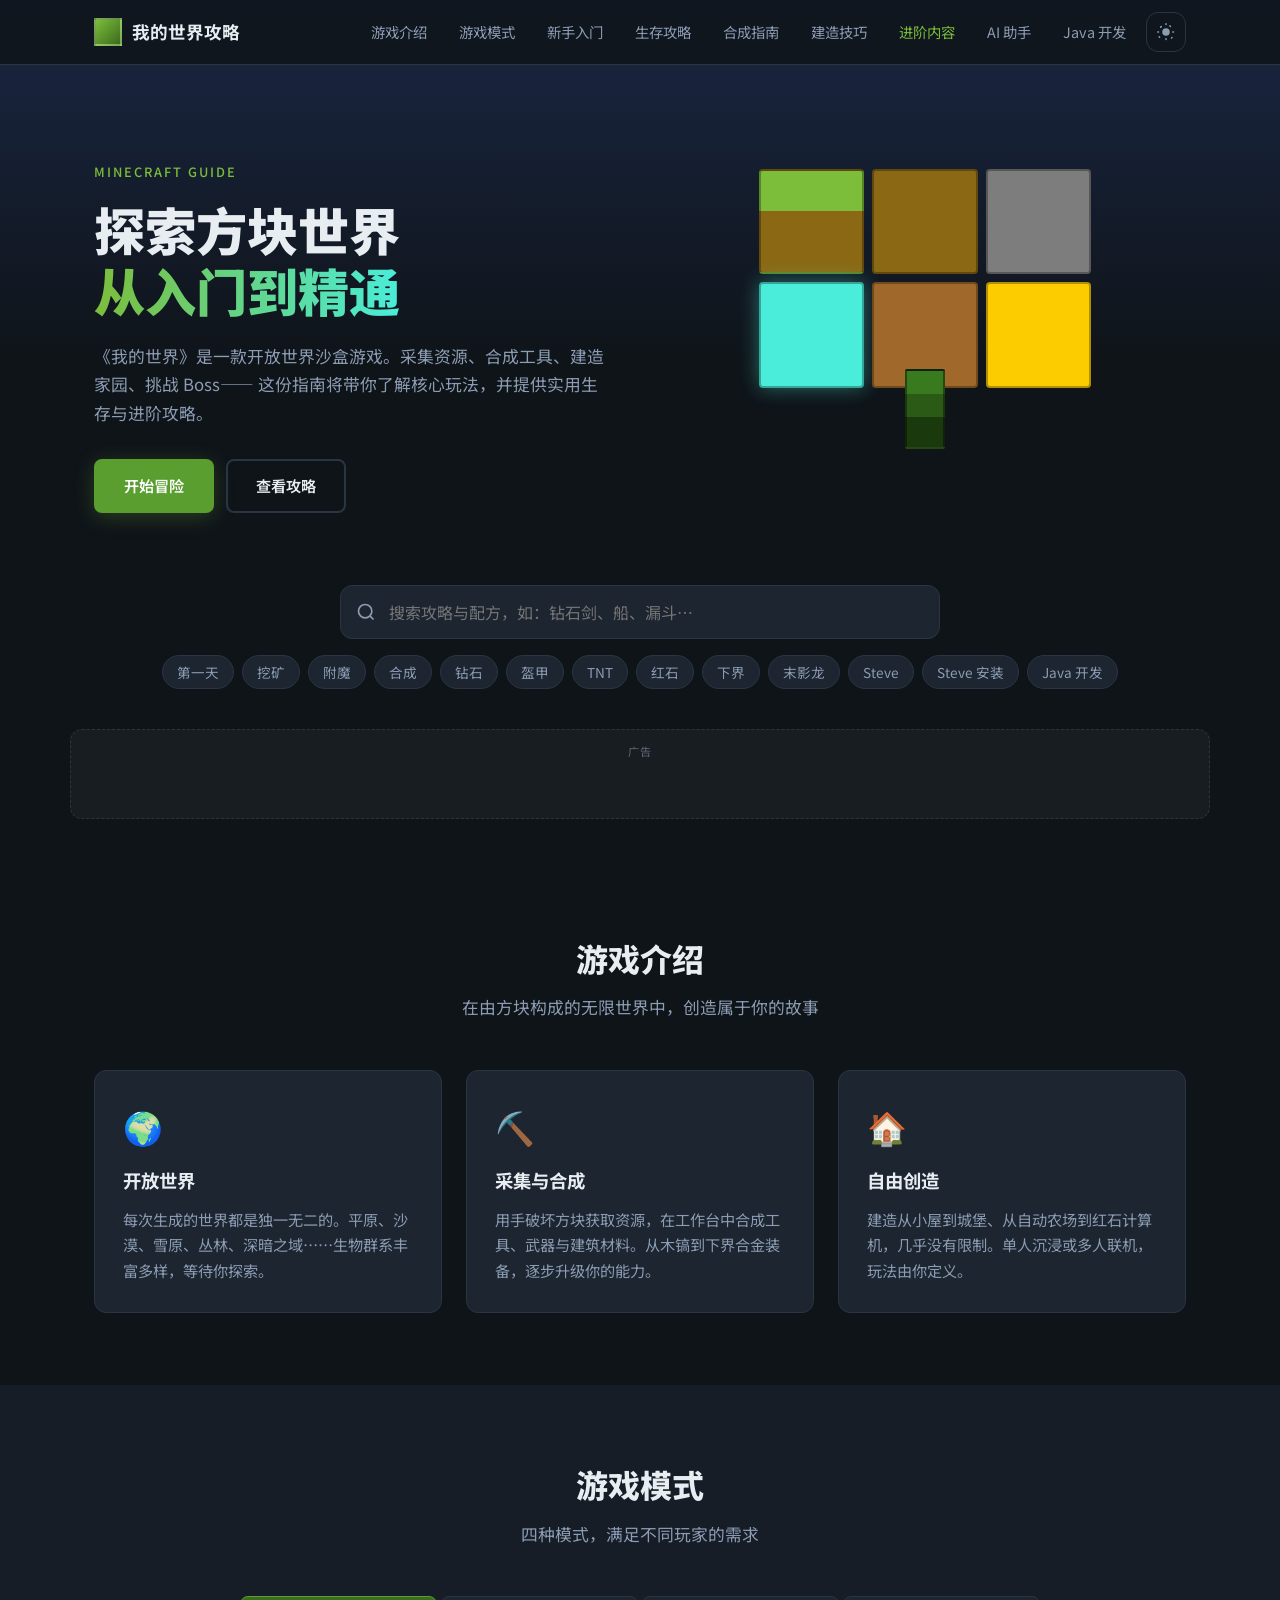
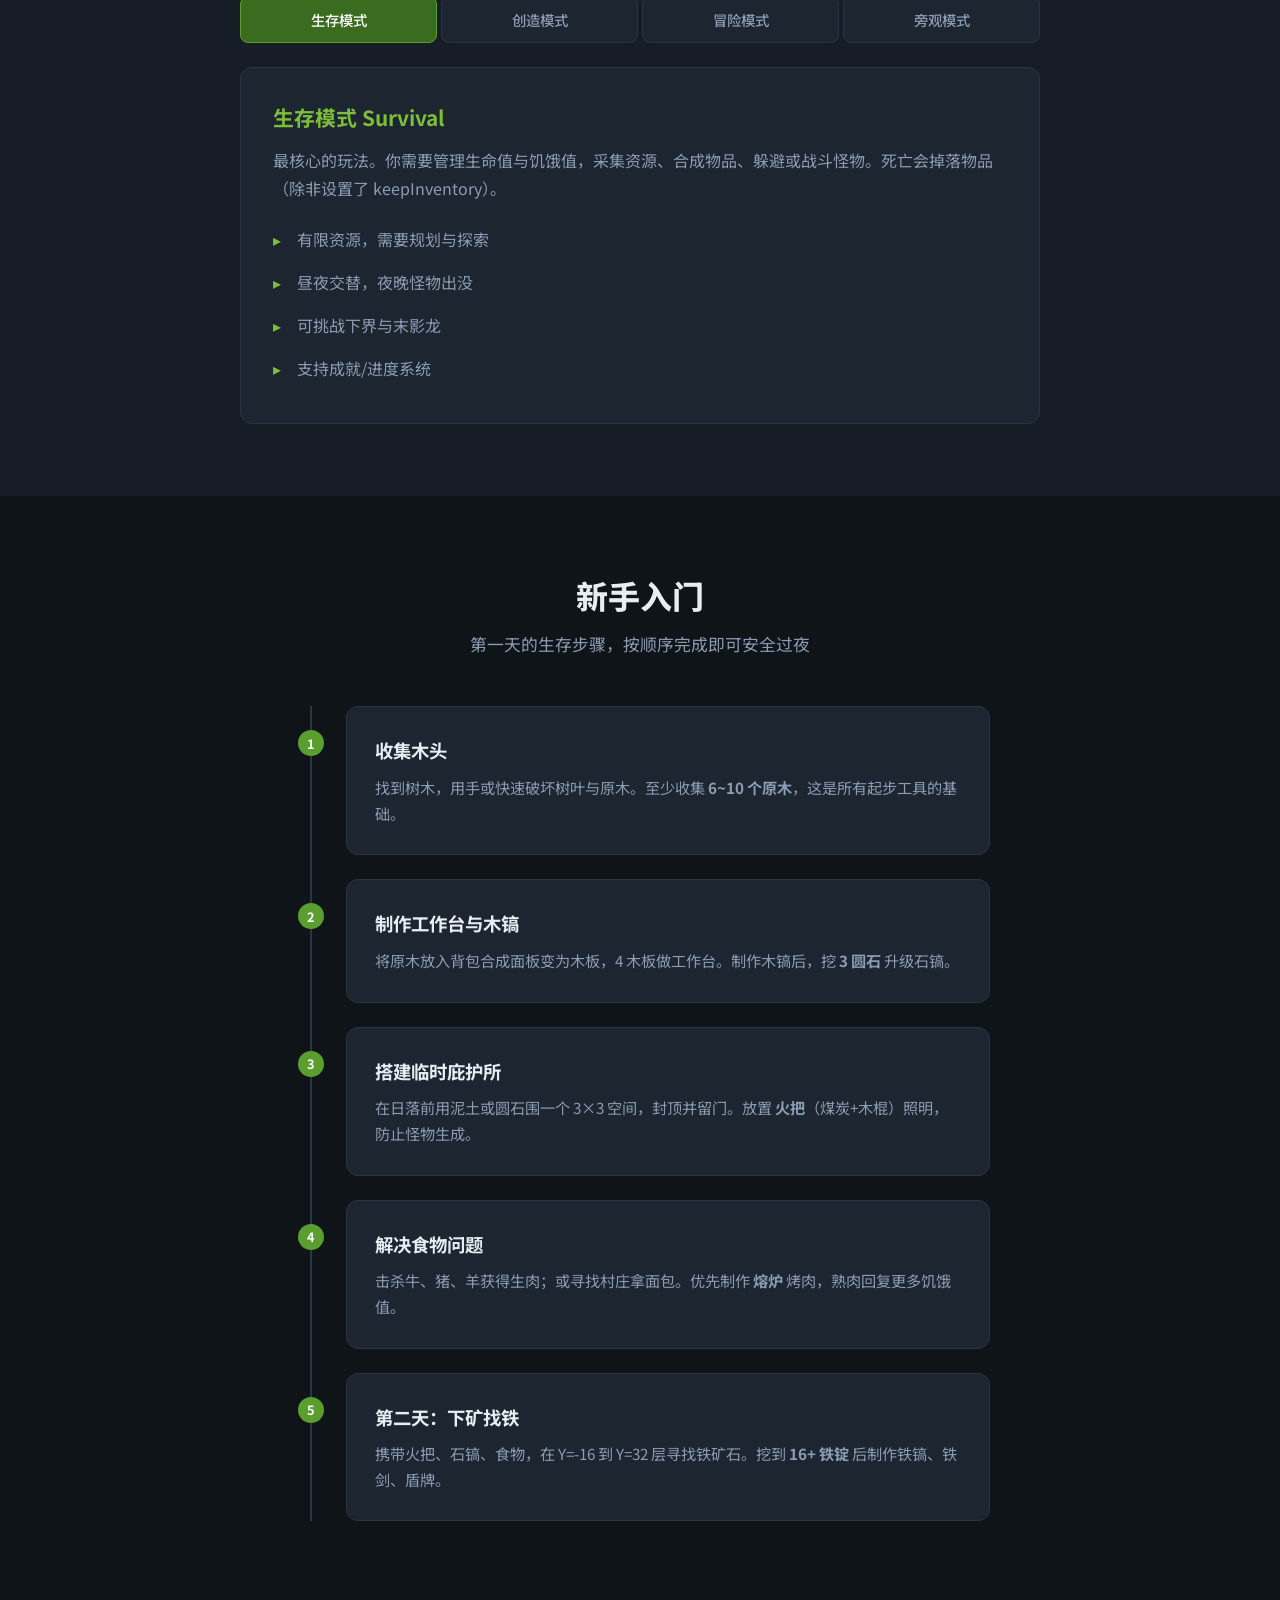
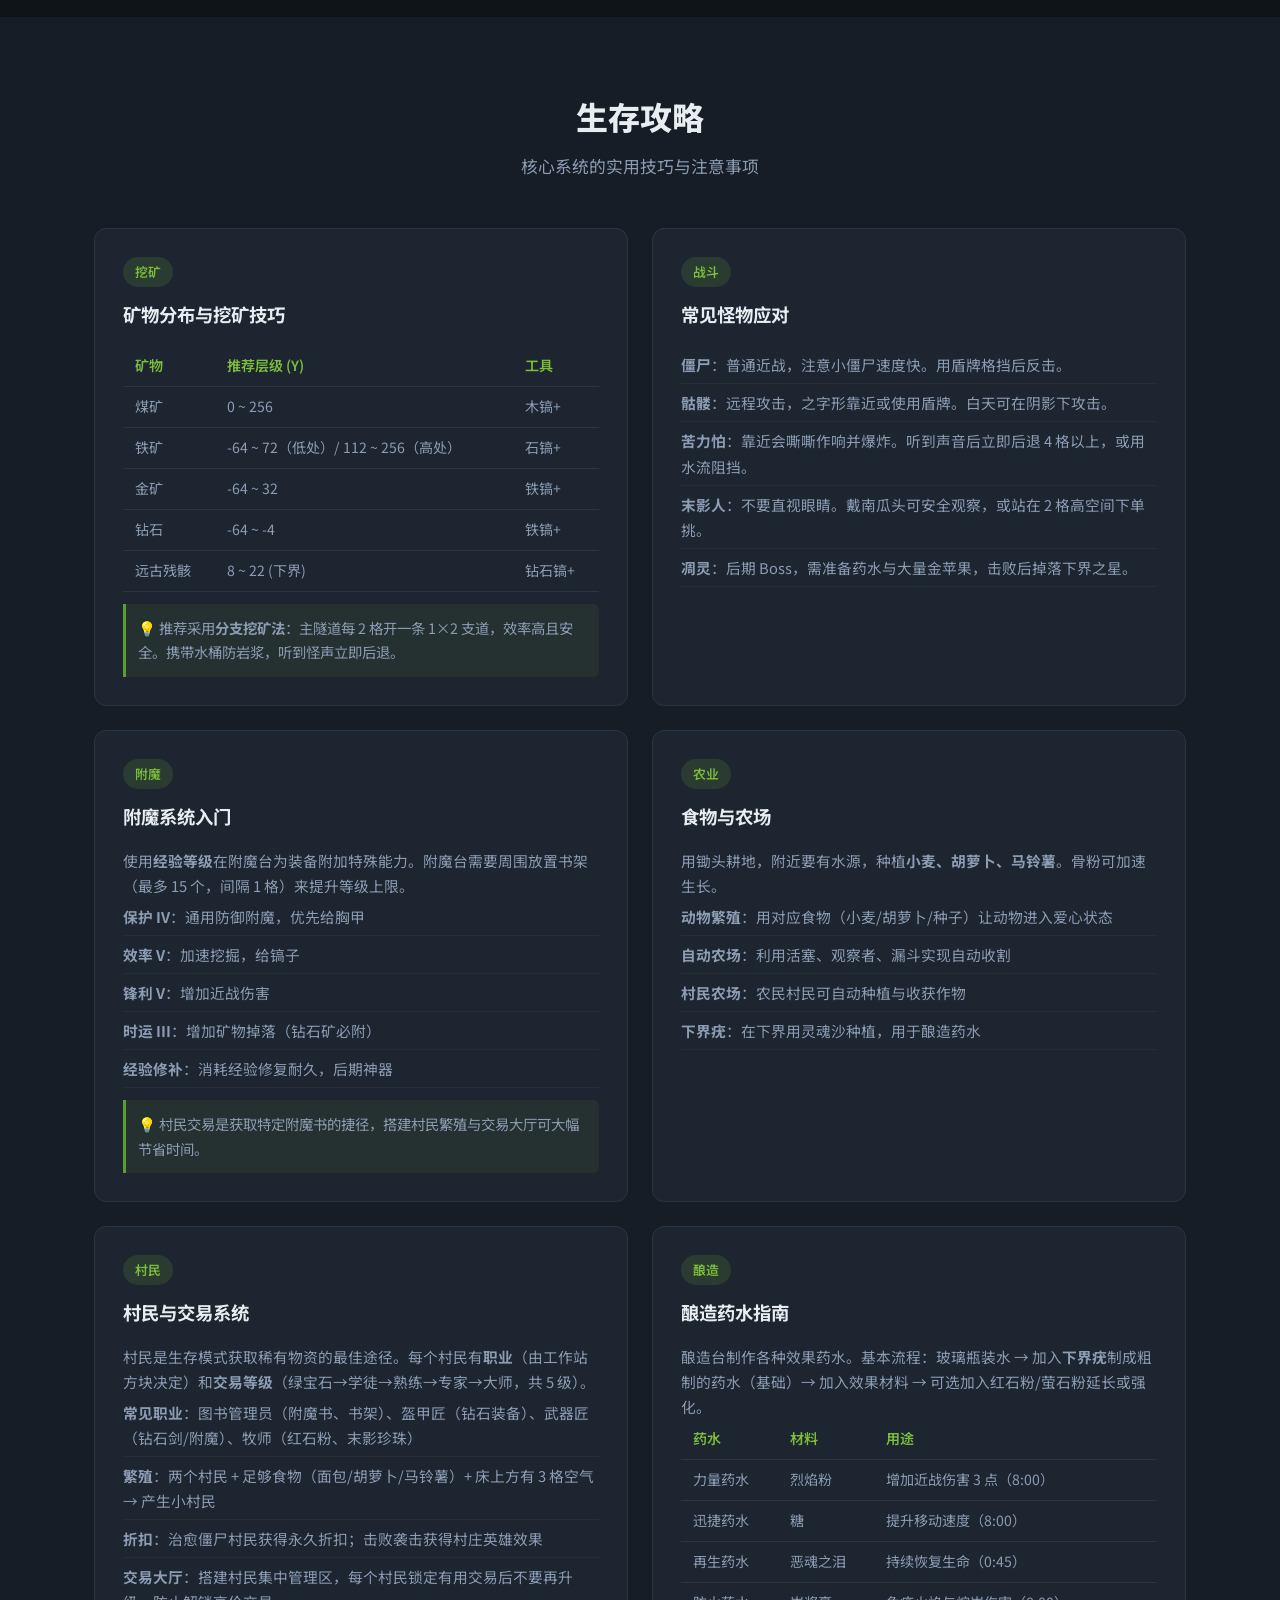
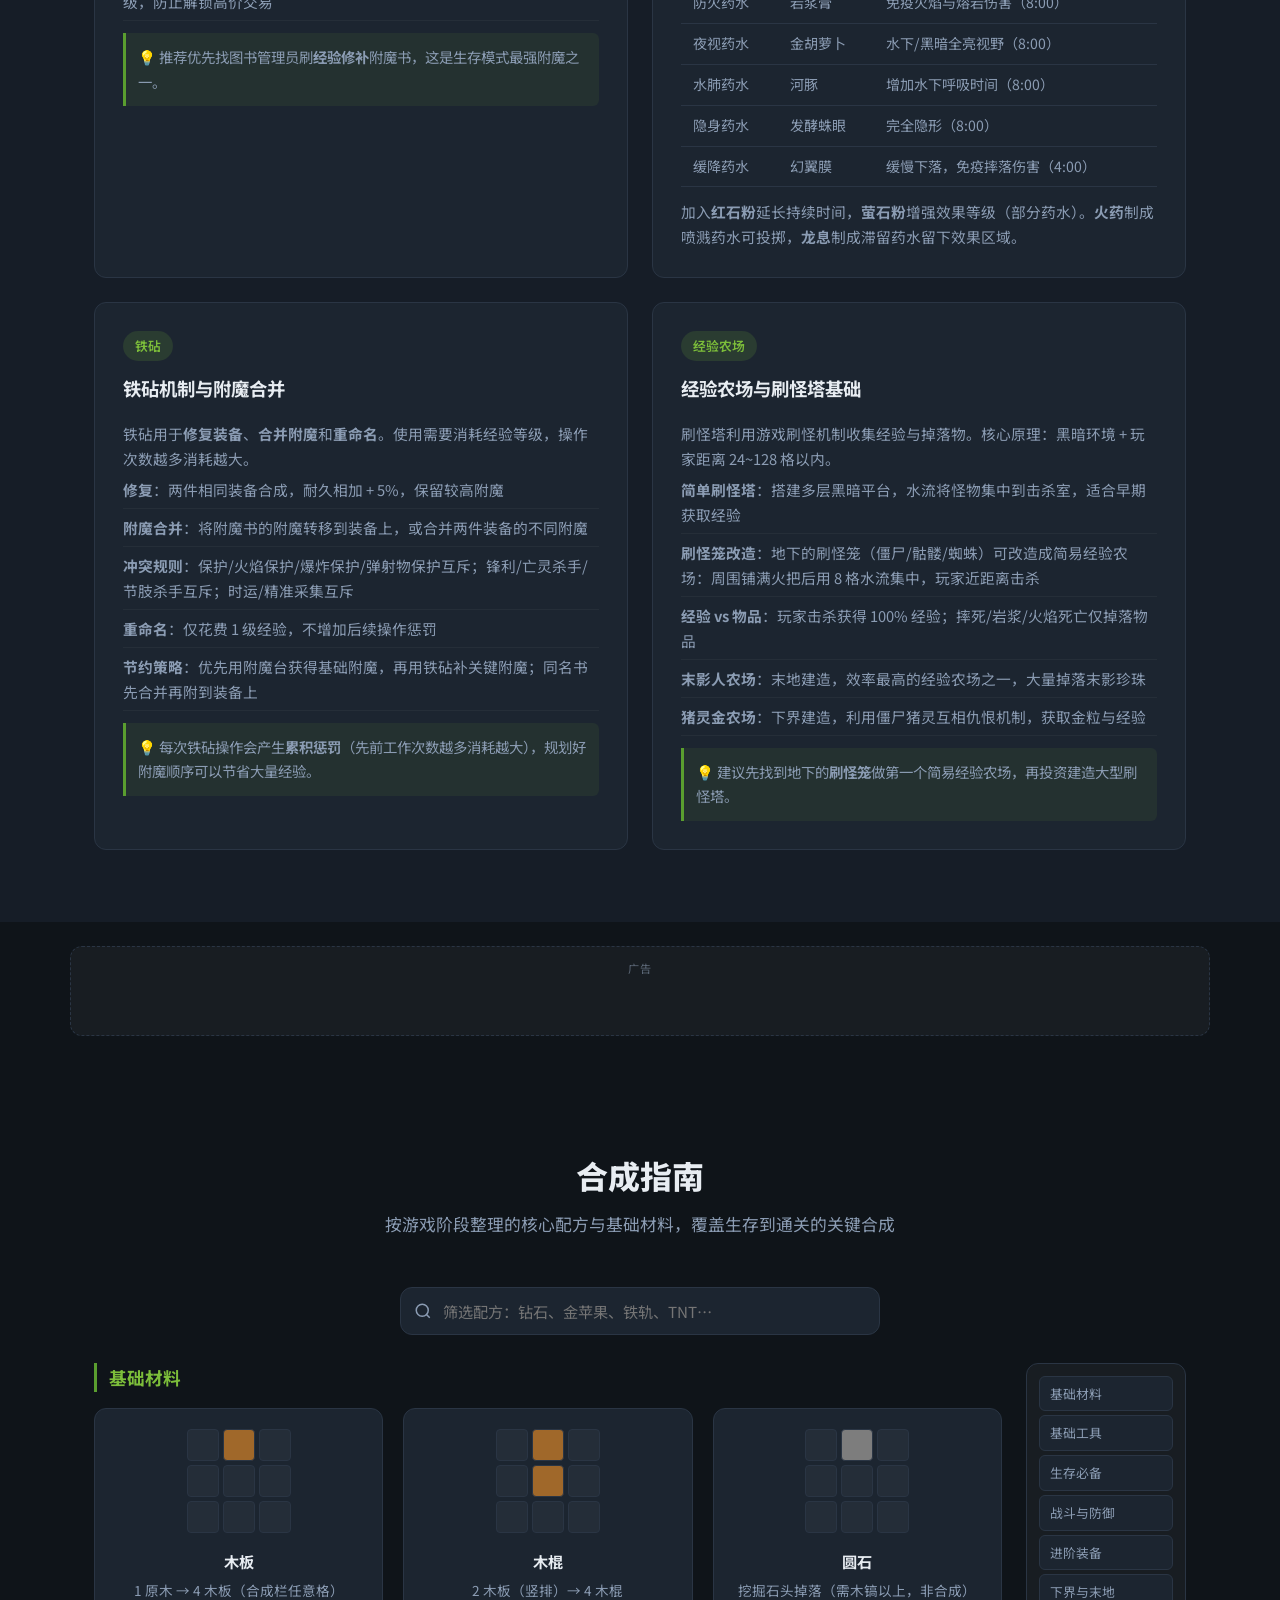
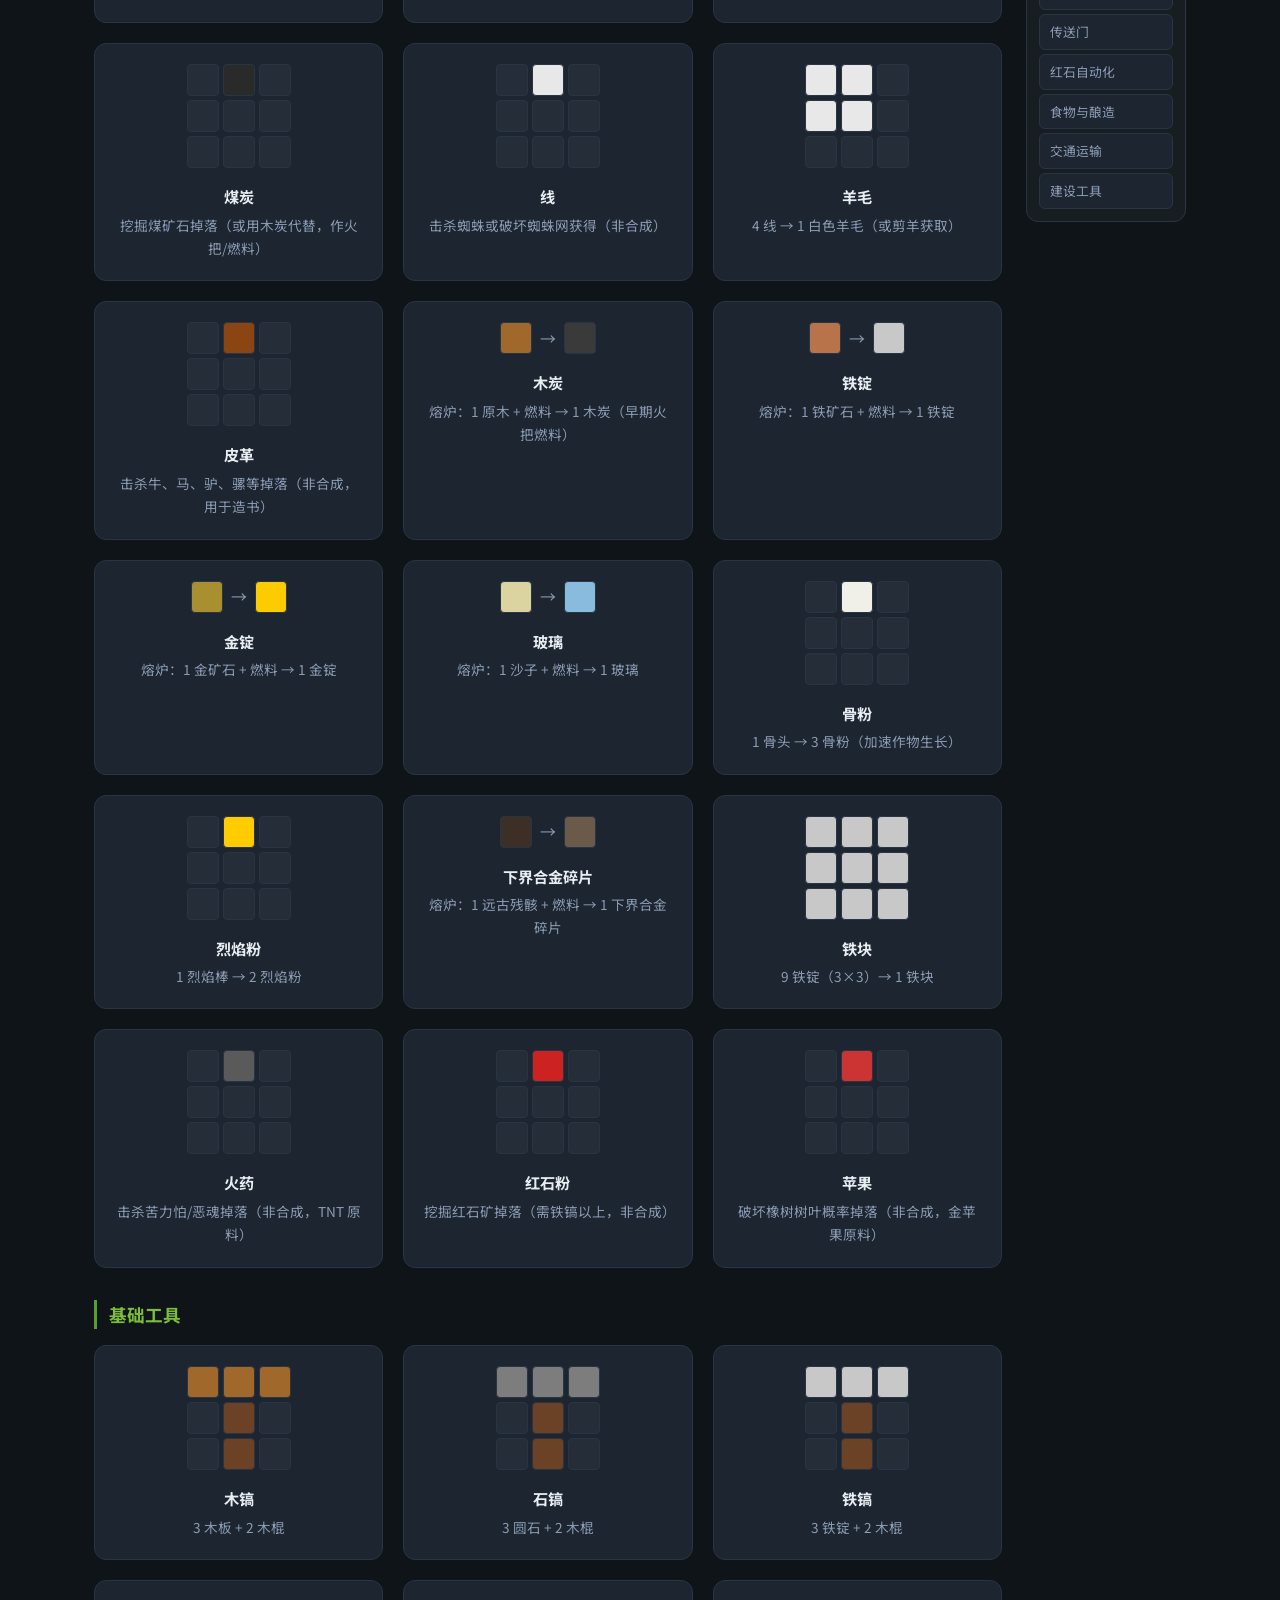
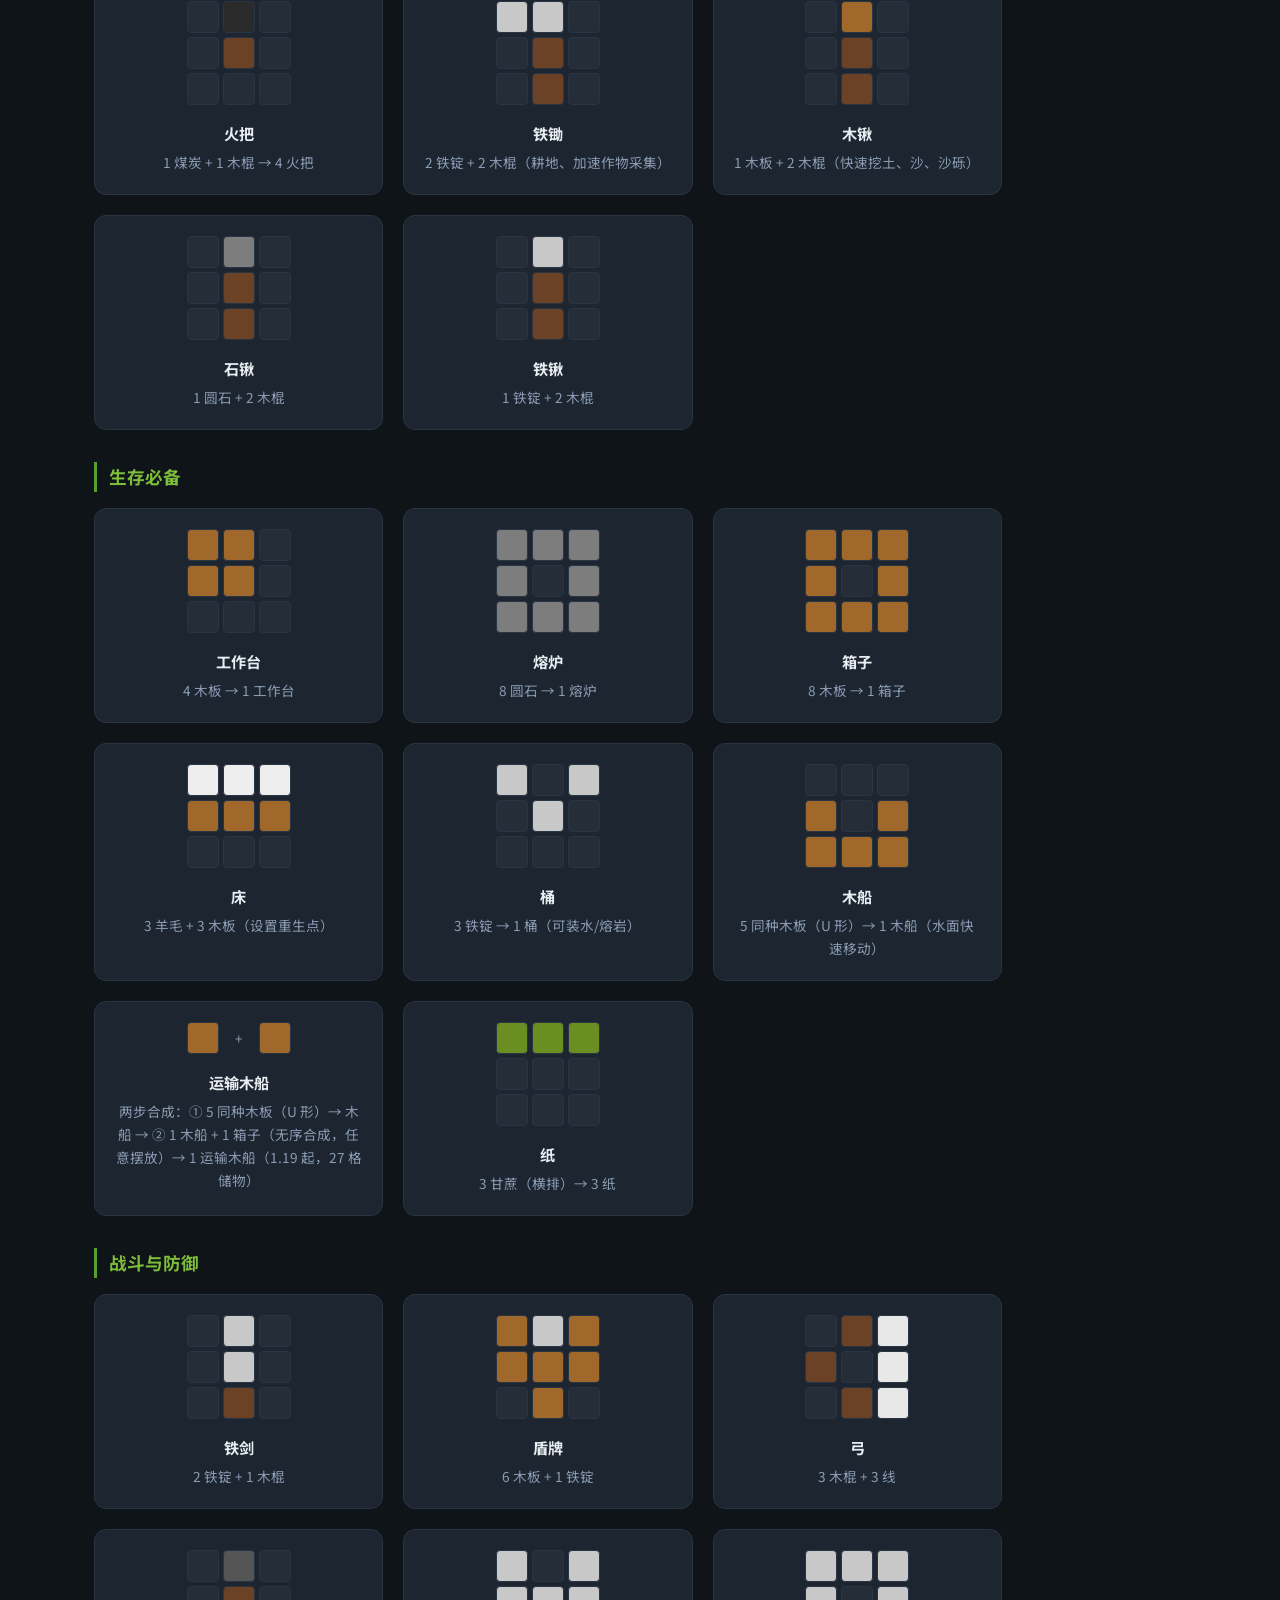
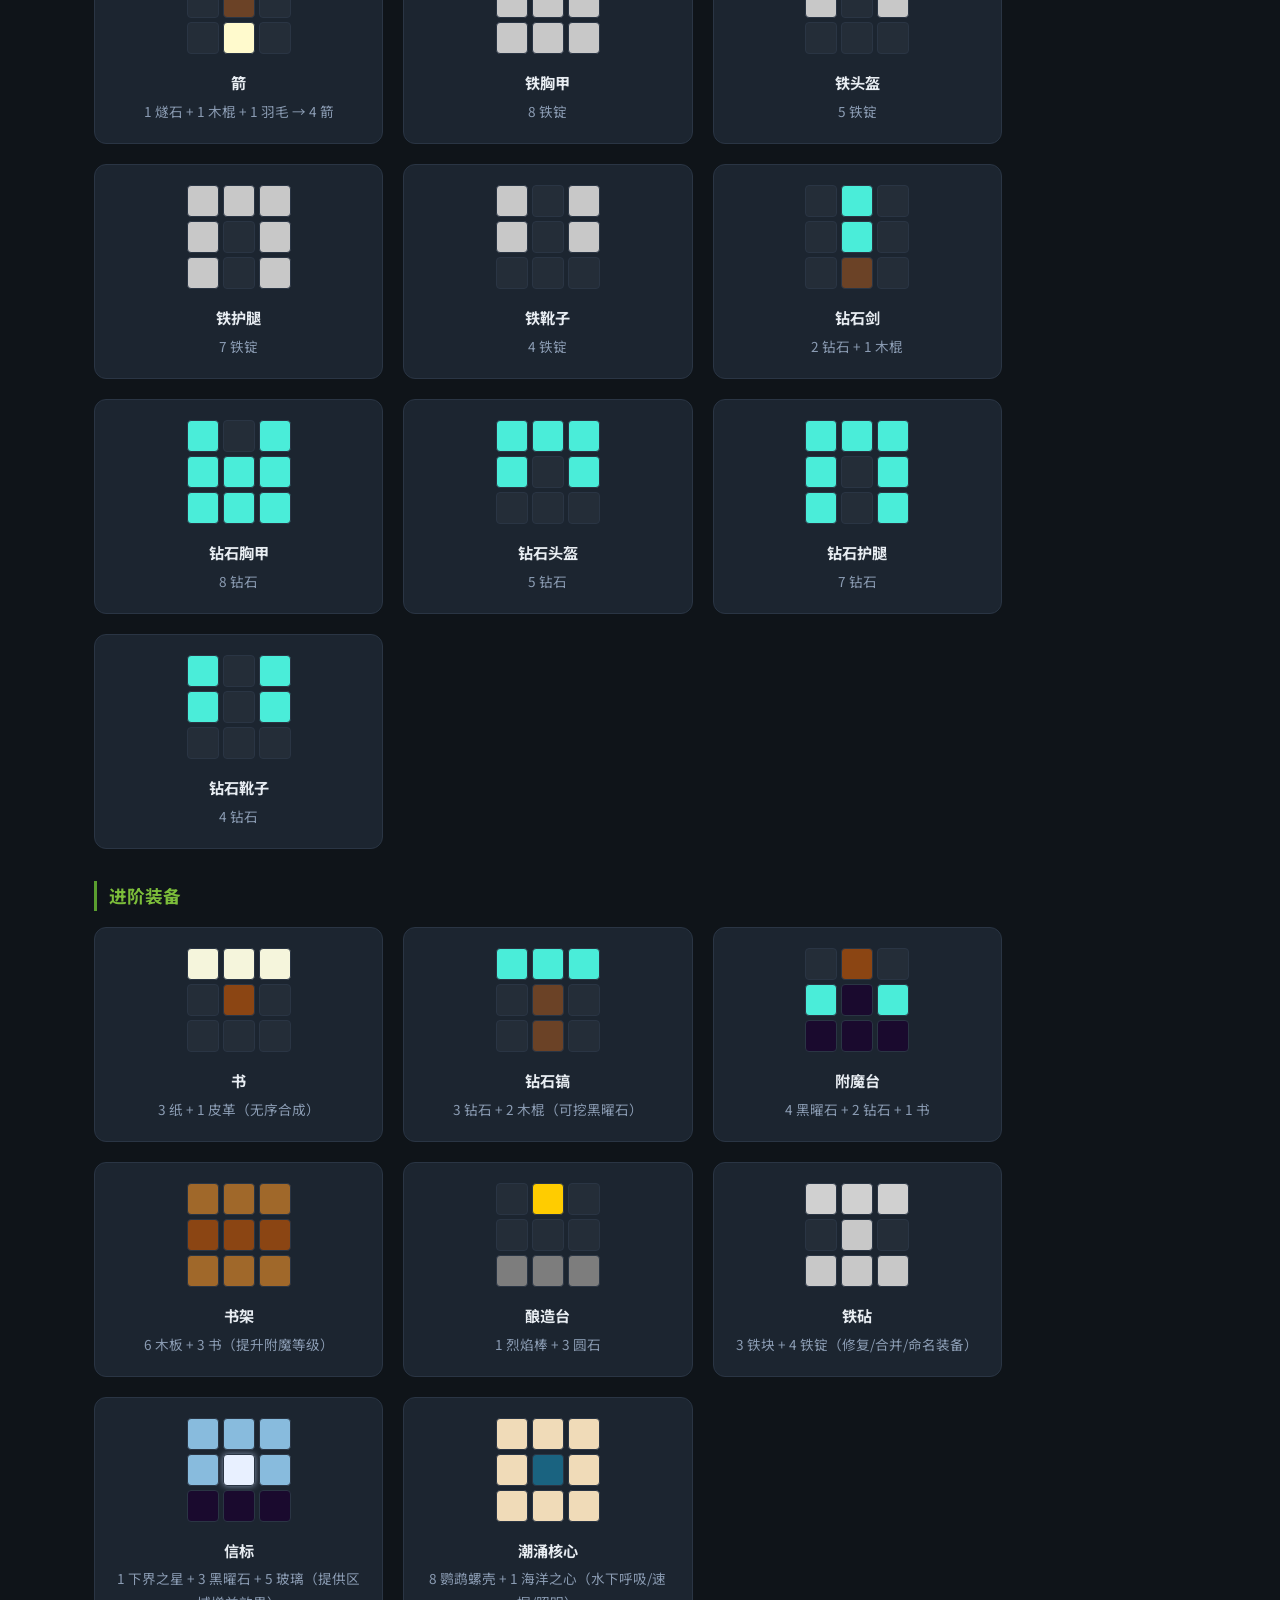
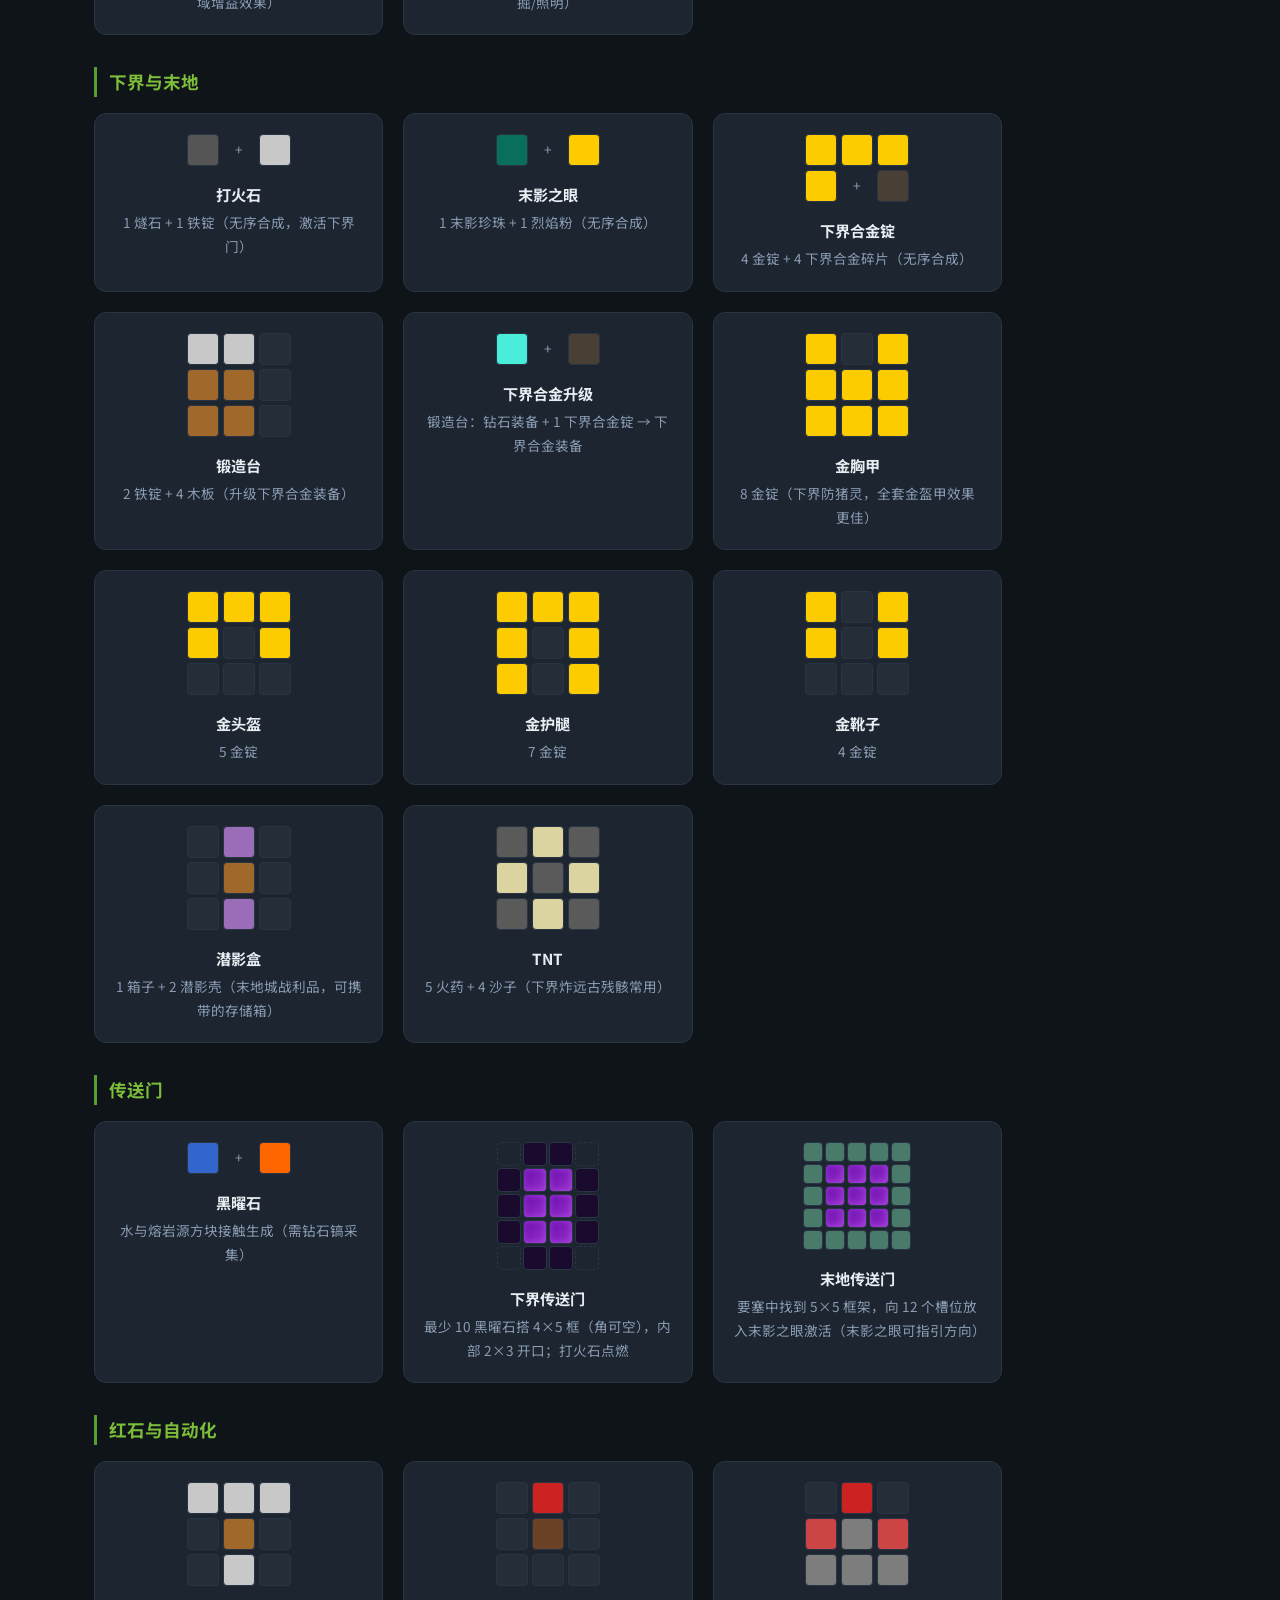
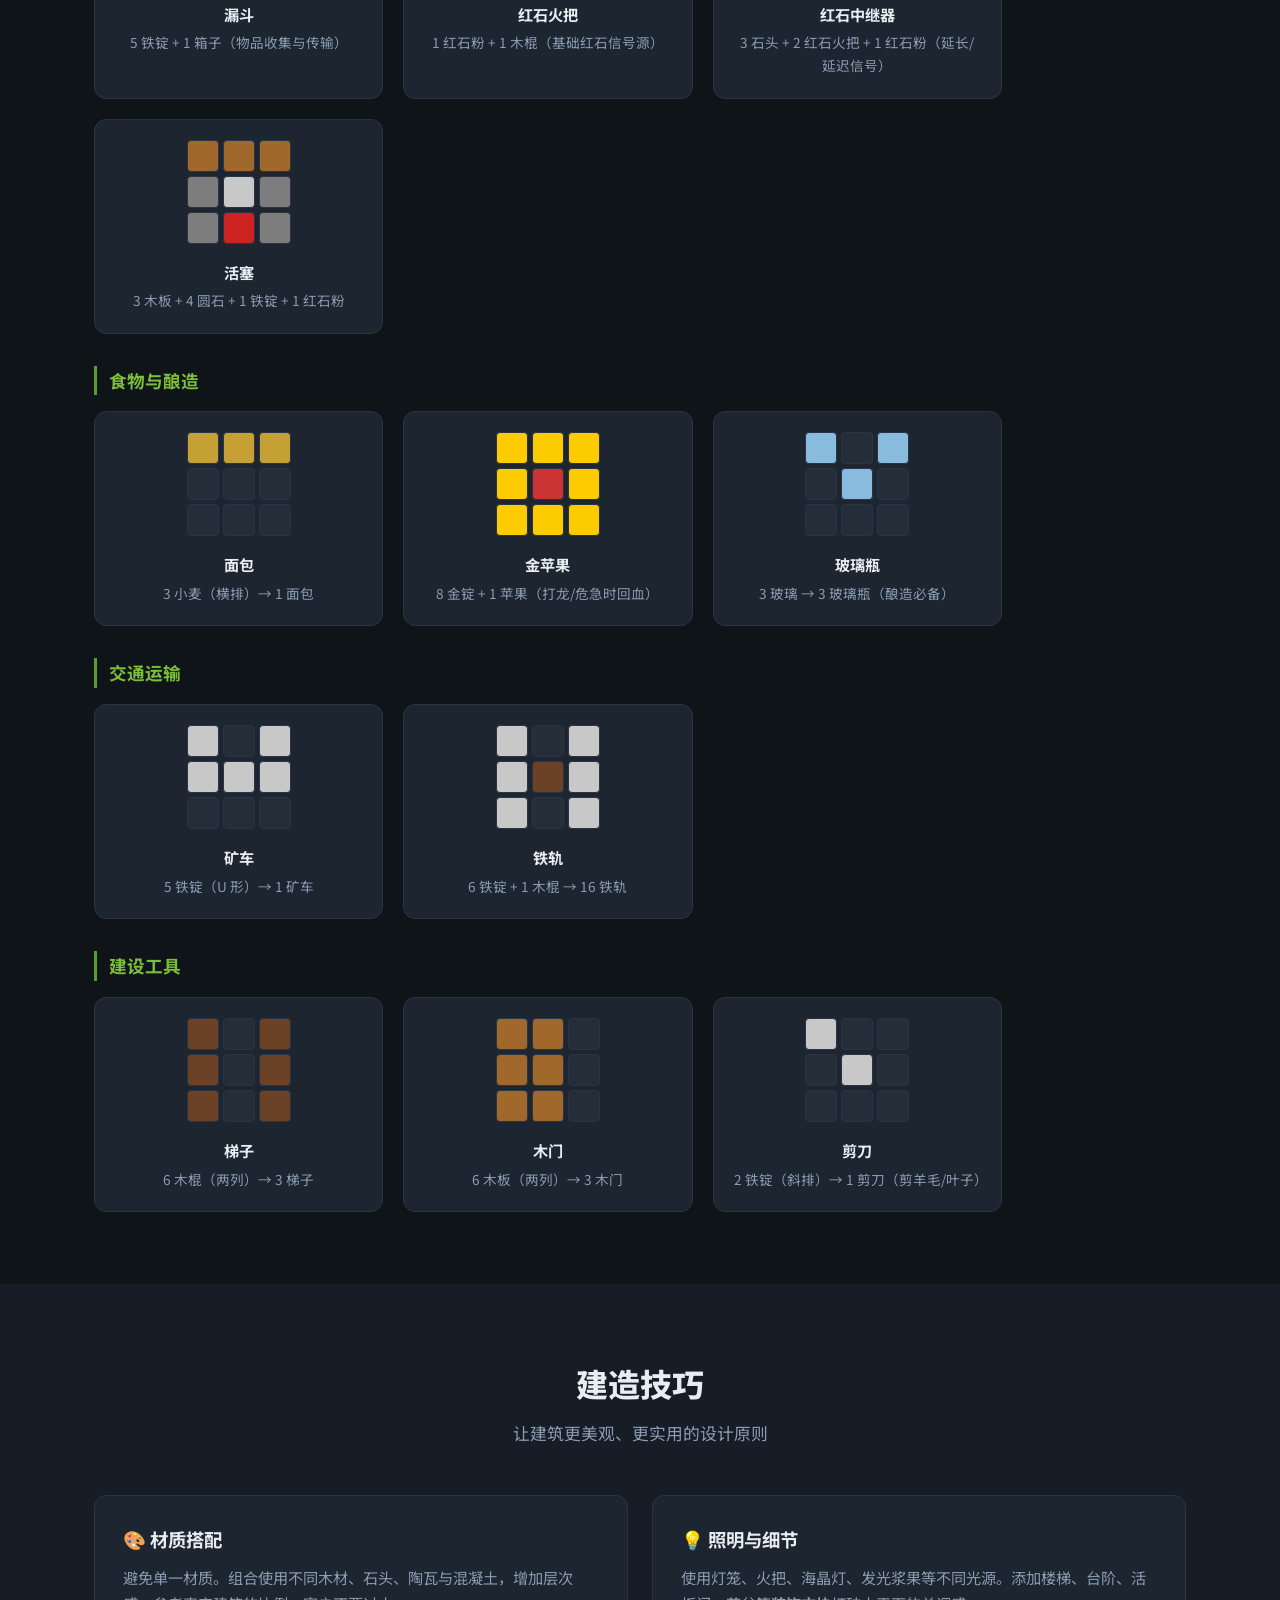
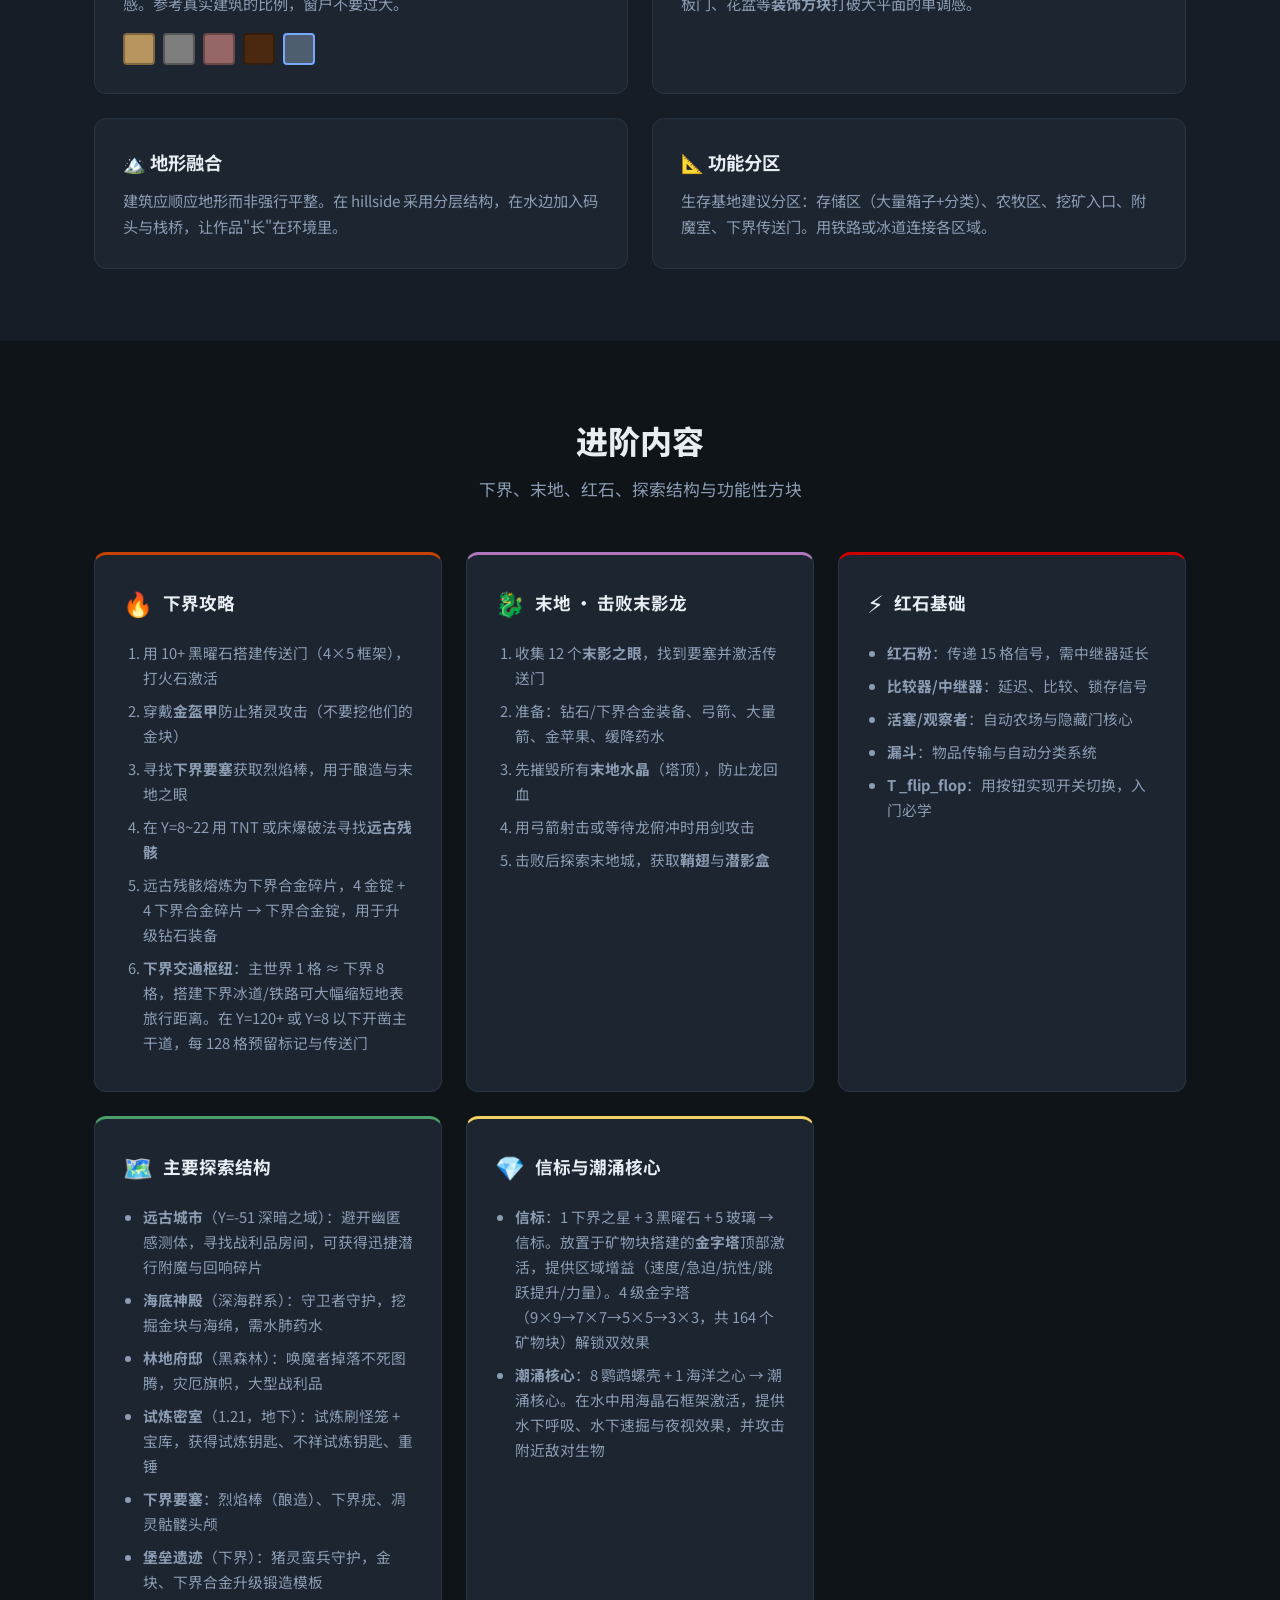
==== commit 075a96cc: "新增 Java 编程与 Forge 模组开发模块，涵盖环境搭建与入门示例。 Co-authored-by: Cursor <cursoragent@cursor.com>" ====
--- a/index.html
+++ b/index.html
@@ -3,7 +3,7 @@
 <head>
   <meta charset="UTF-8">
   <meta name="viewport" content="width=device-width, initial-scale=1.0">
-  <meta name="description" content="我的世界（Minecraft）完整玩法介绍与攻略指南，涵盖生存、建造、红石、下界与末地，以及 Steve AI 模组使用实践。">
+  <meta name="description" content="我的世界（Minecraft）完整玩法介绍与攻略指南，涵盖生存、建造、红石、下界与末地、Steve AI 模组，以及 Java 编程与 Forge 模组开发入门。">
   <meta name="google-adsense-account" content="ca-pub-2045994937692573">
   <title>我的世界 · 玩法与攻略指南</title>
   <link rel="preconnect" href="https://fonts.googleapis.com">
@@ -39,6 +39,7 @@
         <li><a href="#build">建造技巧</a></li>
         <li><a href="#advanced">进阶内容</a></li>
         <li><a href="#ai">AI 助手</a></li>
+        <li><a href="#java">Java 开发</a></li>
       </ul>
       <div class="nav-actions">
         <button type="button" class="theme-toggle" id="themeToggle" aria-label="切换亮色主题" title="切换亮色主题">
@@ -103,6 +104,7 @@
         <button class="tag" data-search="末影龙">末影龙</button>
         <button class="tag" data-search="Steve AI">Steve</button>
         <button class="tag" data-search="Steve 安装">Steve 安装</button>
+        <button class="tag" data-search="Java Forge">Java 开发</button>
       </div>
     </section>
 
@@ -2177,6 +2179,262 @@
       </div>
     </section>
 
+    <!-- Java Module -->
+    <section class="section" id="java">
+      <div class="container">
+        <div class="section-header">
+          <h2>Java 编程 · 模组开发</h2>
+          <p>Java 版模组、插件与工具均用 Java 编写——从语法入门到 Forge 第一个 Mod</p>
+        </div>
+
+        <div class="java-banner card" data-keywords="Java 编程 模组开发 Forge 入门">
+          <div class="java-banner-content">
+            <span class="java-badge">开发指南</span>
+            <h3>用 Java 扩展 Minecraft</h3>
+            <p>
+              Minecraft Java 版的核心与<strong>模组（Mod）</strong>生态都基于 Java。
+              想自制物品、生物、维度，或像本站介绍的 <a href="#ai">Steve AI</a> 那样接入 LLM，
+              都需要掌握 Java 与 Forge（或 Fabric）开发流程。本模块提供<strong>零基础语法</strong>与<strong>Forge 1.20.1 实战路径</strong>，与上文 Steve 安装教程中的 Java 17 环境一致。
+            </p>
+            <div class="java-links">
+              <a href="https://docs.minecraftforge.net/" target="_blank" rel="noopener" class="btn btn-primary">Forge 官方文档</a>
+              <a href="https://adoptium.net/" target="_blank" rel="noopener" class="btn btn-outline">下载 JDK</a>
+            </div>
+          </div>
+        </div>
+
+        <h3 class="craft-category">学 Java 能做什么</h3>
+        <div class="card-grid cols-3">
+          <article class="card" data-keywords="Java Mod 模组 物品 方块">
+            <div class="card-icon">🧩</div>
+            <h3>Forge / Fabric 模组</h3>
+            <p>添加新物品、方块、生物、维度与游戏机制。社区绝大多数 Java 版 Mod 均由此实现。</p>
+          </article>
+          <article class="card" data-keywords="Java 插件 Bukkit Spigot Paper 服务器">
+            <div class="card-icon">🖥️</div>
+            <h3>服务器插件</h3>
+            <p>Bukkit / Spigot / Paper 插件用 Java 编写，适合小游戏、经济、权限等<strong>不改客户端</strong>的服务端玩法。</p>
+          </article>
+          <article class="card" data-keywords="Java 工具 数据包 命令 脚本">
+            <div class="card-icon">🔧</div>
+            <h3>工具与自动化</h3>
+            <p>地图生成器、存档分析、资源包批处理等周边工具；复杂逻辑也可配合数据包，但 Mod 级能力仍需 Java。</p>
+          </article>
+        </div>
+
+        <h3 class="craft-category" id="java-setup">开发环境搭建</h3>
+        <div class="ai-setup-grid">
+          <div class="card ai-requirements" data-keywords="Java 环境 JDK IDE Gradle IntelliJ">
+            <h4>推荐工具链</h4>
+            <ul class="feature-list">
+              <li><strong>JDK 17</strong>：开发 MC 1.20.1 Mod 的标准版本（与 Steve 模组一致）</li>
+              <li><strong>IntelliJ IDEA</strong>：Community 版免费，Forge 社区最常用 IDE</li>
+              <li><strong>Gradle</strong>：构建工具，Forge MDK 已内置 Wrapper，无需单独安装</li>
+              <li><strong>Git</strong>：版本管理（可选但强烈推荐）</li>
+            </ul>
+          </div>
+          <div class="card ai-steps" data-keywords="Java 安装 配置 验证 JDK">
+            <h4>环境检查清单</h4>
+            <ol class="step-list">
+              <li>安装 <a href="https://adoptium.net/temurin/releases/?version=17" target="_blank" rel="noopener">Temurin JDK 17</a></li>
+              <li>终端执行 <code>java -version</code> 与 <code>javac -version</code>，均应显示 17</li>
+              <li>安装 <a href="https://www.jetbrains.com/idea/download/" target="_blank" rel="noopener">IntelliJ IDEA</a>（Community 即可）</li>
+              <li>设置 <code>JAVA_HOME</code> 指向 JDK 17 安装目录（Windows 可在系统环境变量中配置）</li>
+            </ol>
+          </div>
+        </div>
+
+        <div class="card ai-install-guide java-mdk-guide" data-keywords="Forge MDK 模组 项目 创建 Gradle runClient">
+          <h4>创建第一个 Forge 模组项目</h4>
+          <p class="install-intro">以下以 <strong>Minecraft 1.20.1 + Forge 47.2.0</strong> 为例，与本站 Steve AI 模组版本线一致。完整文档见 <a href="https://docs.minecraftforge.net/en/1.20.1/gettingstarted/" target="_blank" rel="noopener">Forge 1.20.1 Getting Started</a>。</p>
+
+          <div class="install-step">
+            <h5><span class="install-step-num java-step-num">1</span> 下载 Forge MDK</h5>
+            <ul class="feature-list">
+              <li>打开 <a href="https://files.minecraftforge.net/net/minecraftforge/forge/index_1.20.1.html" target="_blank" rel="noopener">Forge 1.20.1 下载页</a>，选择 <strong>47.2.0</strong> → <strong>Mdk</strong></li>
+              <li>解压到不含中文与空格的目录，例如 <code>D:\Dev\MyFirstMod</code></li>
+              <li>删除 MDK 自带的 <code>.git</code> 文件夹（若有），再执行 <code>git init</code> 建立自己的仓库</li>
+            </ul>
+          </div>
+
+          <div class="install-step">
+            <h5><span class="install-step-num java-step-num">2</span> 修改模组标识</h5>
+            <p>编辑 <code>gradle.properties</code>，将 <code>mod_id</code>、<code>mod_name</code> 等改为你自己的模组名（小写英文，如 <code>myfirstmod</code>）。同步修改 <code>src/main/resources/META-INF/mods.toml</code> 中的 <code>modId</code> 与描述。</p>
+          </div>
+
+          <div class="install-step">
+            <h5><span class="install-step-num java-step-num">3</span> 生成 IDE 配置并导入</h5>
+            <ol class="step-list">
+              <li>Windows：在项目根目录打开终端，执行 <code>gradlew.bat genIntellijRuns</code></li>
+              <li>macOS / Linux：<code>./gradlew genIntellijRuns</code></li>
+              <li>用 IntelliJ 打开项目文件夹，选择 <strong>Import Gradle Project</strong></li>
+              <li>等待 Gradle 同步完成（首次会下载 MC 与 Forge 依赖，耗时较长）</li>
+            </ol>
+          </div>
+
+          <div class="install-step">
+            <h5><span class="install-step-num java-step-num">4</span> 运行测试客户端</h5>
+            <ol class="step-list">
+              <li>在 IntelliJ 右上角运行配置中选择 <strong>runClient</strong></li>
+              <li>点击运行，首次启动会再次下载资源，成功后进入带 Mod 的 Minecraft 主菜单</li>
+              <li>主菜单 → Mods 中应能看到你的模组名称</li>
+              <li>调试时用 <strong>runServer</strong> 可启动本地专用服务器</li>
+            </ol>
+            <p class="tip">💡 若 Gradle 同步失败，检查网络与 JDK 版本；国内用户可在 <code>gradle.properties</code> 配置镜像，或使用 VPN 完成首次依赖下载。</p>
+          </div>
+
+          <div class="install-step">
+            <h5><span class="install-step-num java-step-num">5</span> 打包发布</h5>
+            <ul class="feature-list">
+              <li>执行 <code>gradlew build</code>，产物位于 <code>build/libs/你的模组名-版本.jar</code></li>
+              <li>将 JAR 放入游戏 <code>mods</code> 文件夹即可加载（需对应 Forge 版本）</li>
+              <li>发布到 <a href="https://modrinth.com/" target="_blank" rel="noopener">Modrinth</a> 或 <a href="https://www.curseforge.com/minecraft/mc-mods" target="_blank" rel="noopener">CurseForge</a> 需遵守各平台规则与开源协议</li>
+            </ul>
+          </div>
+        </div>
+
+        <h3 class="craft-category" id="java-basics">Java 基础语法（MC 向）</h3>
+        <div class="guide-grid">
+          <article class="guide-card" data-keywords="Java 变量 类型 字符串 整数">
+            <span class="guide-badge">入门</span>
+            <h3>变量与类型</h3>
+            <div class="guide-body">
+              <pre class="code-block compact"><code>String playerName = "Alex";
+int diamondCount = 12;
+boolean isCreative = false;
+double health = 19.5;
+
+System.out.println(playerName + " 有 " + diamondCount + " 颗钻石");</code></pre>
+              <p>常用类型：<code>int</code> 整数、<code>double</code> 小数、<code>boolean</code> 布尔、<code>String</code> 文本。Mod 里方块 ID、数量、坐标大量使用 <code>int</code>。</p>
+            </div>
+          </article>
+
+          <article class="guide-card" data-keywords="Java 方法 函数 类 OOP">
+            <span class="guide-badge">结构</span>
+            <h3>类与方法</h3>
+            <div class="guide-body">
+              <pre class="code-block compact"><code>public class PickaxeHelper {
+    public static int maxDurability(String tier) {
+        if ("diamond".equals(tier)) {
+            return 1561;
+        }
+        return 59; // 木镐
+    }
+}</code></pre>
+              <p>Java 是面向对象语言：逻辑写在<strong>类（class）</strong>里，行为用<strong>方法（method）</strong>表示。Forge 模组的主类通常带 <code>@Mod</code> 注解。</p>
+            </div>
+          </article>
+
+          <article class="guide-card" data-keywords="Java 列表 循环 for 数组">
+            <span class="guide-badge">集合</span>
+            <h3>循环与列表</h3>
+            <div class="guide-body">
+              <pre class="code-block compact"><code>List&lt;String&gt; ores = List.of("iron", "gold", "diamond");
+for (String ore : ores) {
+    System.out.println("正在挖掘: " + ore);
+}</code></pre>
+              <p>Mod 开发中常遍历注册表、配方、实体列表。熟悉 <code>for</code> 循环与 <code>List</code> 是阅读 Forge 源码的基础。</p>
+            </div>
+          </article>
+
+          <article class="guide-card" data-keywords="Java 注解 事件 注册 DeferredRegister">
+            <span class="guide-badge">Mod 概念</span>
+            <h3>注解与注册</h3>
+            <div class="guide-body">
+              <pre class="code-block compact"><code>@Mod("examplemod")
+public class ExampleMod {
+    public ExampleMod() {
+        var bus = FMLJavaModLoadingContext.get().getModEventBus();
+        ModItems.ITEMS.register(bus);
+    }
+}</code></pre>
+              <p>Forge 用<strong>注解</strong>标记入口与事件；物品、方块通过 <code>DeferredRegister</code> 延迟注册。先理解「主类 + 注册」模式，再深入事件总线。</p>
+            </div>
+          </article>
+        </div>
+
+        <h3 class="craft-category" id="java-first-mod">示例：注册自定义物品</h3>
+        <p class="version-intro">在 MDK 默认结构基础上，增加一个「魔法锭」物品（简化示例，便于理解注册流程）。</p>
+
+        <div class="code-block-wrap" data-keywords="Java 物品 Item 注册 示例代码">
+          <p class="code-label">ModItems.java — 注册物品</p>
+          <pre class="code-block"><code>public class ModItems {
+    public static final DeferredRegister&lt;Item&gt; ITEMS =
+        DeferredRegister.create(ForgeRegistries.ITEMS, ExampleMod.MOD_ID);
+
+    public static final RegistryObject&lt;Item&gt; MAGIC_INGOT = ITEMS.register("magic_ingot",
+        () -&gt; new Item(new Item.Properties()));
+}</code></pre>
+        </div>
+
+        <div class="code-block-wrap" data-keywords="Java 语言文件 翻译 en_us.json">
+          <p class="code-label">assets/examplemod/lang/en_us.json — 显示名称</p>
+          <pre class="code-block compact"><code>{
+  "item.examplemod.magic_ingot": "Magic Ingot"
+}</code></pre>
+          <p class="tip">💡 中文可新增 <code>zh_cn.json</code>，键名相同，值为「魔法锭」。物品纹理 PNG 放在 <code>assets/examplemod/textures/item/magic_ingot.png</code>（16×16）。</p>
+        </div>
+
+        <h3 class="craft-category">项目结构速查</h3>
+        <div class="card java-structure-card" data-keywords="Java 目录 结构 src main resources">
+          <table class="ore-table version-table">
+            <thead>
+              <tr><th>路径</th><th>作用</th></tr>
+            </thead>
+            <tbody>
+              <tr><td><code>src/main/java/...</code></td><td>模组 Java 源码（物品、方块、事件逻辑）</td></tr>
+              <tr><td><code>src/main/resources/META-INF/mods.toml</code></td><td>模组元数据（ID、版本、依赖）</td></tr>
+              <tr><td><code>src/main/resources/assets/&lt;modid&gt;/</code></td><td>纹理、模型、语言文件</td></tr>
+              <tr><td><code>src/main/resources/data/&lt;modid&gt;/</code></td><td>配方、战利品表等数据驱动内容</td></tr>
+              <tr><td><code>build.gradle</code></td><td>依赖与构建配置</td></tr>
+              <tr><td><code>gradle.properties</code></td><td>模组 ID、版本号、MC 版本</td></tr>
+            </tbody>
+          </table>
+        </div>
+
+        <h3 class="craft-category">学习路线建议</h3>
+        <div class="java-flow card" data-keywords="Java 学习 路线 进阶 文档">
+          <div class="flow-steps">
+            <div class="flow-step java-flow-step"><span>1</span><p>Java 基础语法<br>（变量、类、循环）</p></div>
+            <div class="flow-arrow">→</div>
+            <div class="flow-step java-flow-step"><span>2</span><p>跑通 MDK<br><code>runClient</code></p></div>
+            <div class="flow-arrow">→</div>
+            <div class="flow-step java-flow-step"><span>3</span><p>注册物品/方块<br>+ 纹理</p></div>
+            <div class="flow-arrow">→</div>
+            <div class="flow-step java-flow-step"><span>4</span><p>事件系统<br>（右键、合成）</p></div>
+            <div class="flow-arrow">→</div>
+            <div class="flow-step java-flow-step"><span>5</span><p>阅读开源 Mod<br>（如 Steve 源码）</p></div>
+          </div>
+          <ul class="feature-list version-notes">
+            <li><strong>官方</strong>：<a href="https://docs.oracle.com/javase/tutorial/" target="_blank" rel="noopener">Oracle Java 教程</a>、<a href="https://docs.minecraftforge.net/" target="_blank" rel="noopener">Forge 文档</a></li>
+            <li><strong>视频</strong>：B 站搜索「Minecraft 1.20 Forge 模组教程」跟随完整系列</li>
+            <li><strong>练手</strong>：为本站合成指南中的物品做「加强版」Mod 变体，或给 Steve 写小型扩展插件</li>
+            <li><strong>注意</strong>：Mod 开发需遵守 Mojang EULA，勿分发盗版客户端或未授权资产</li>
+          </ul>
+        </div>
+
+        <h3 class="craft-category">开发常见问题</h3>
+        <div class="faq-list">
+          <details class="faq-item" data-keywords="Java Forge Fabric 区别 选型">
+            <summary>Forge 和 Fabric 该选哪个？</summary>
+            <p><strong>Forge</strong> 历史久、大型 Mod 多（科技、魔法类整合包常见），API 较重，本指南与 Steve AI 均以 Forge 为例。<strong>Fabric</strong> 轻量、更新快，适合 1.21+ 新内容与性能向小型 Mod。两者<strong>不兼容</strong>，选一个生态坚持即可；语法都是 Java，切换时主要是 API 与注册方式不同。</p>
+          </details>
+          <details class="faq-item" data-keywords="Java 插件 Mod 区别 Bukkit">
+            <summary>模组（Mod）和插件（Plugin）有什么区别？</summary>
+            <p><strong>Mod</strong> 修改客户端与服务器游戏内容，玩家需安装 Forge/Fabric。<strong>Plugin</strong> 仅运行在 Spigot/Paper 等服务端，玩家用原版客户端即可加入。做新方块/生物用 Mod；做大厅、经济、小游戏用 Plugin。两者都使用 Java，但 API 完全不同。</p>
+          </details>
+          <details class="faq-item" data-keywords="Java Gradle 失败 下载 慢">
+            <summary>Gradle 同步或 runClient 一直失败？</summary>
+            <p>常见原因：JDK 不是 17、路径含中文、网络无法访问 Maven 中央仓库。确认 <code>java -version</code>，尝试命令行手动执行 <code>gradlew runClient</code> 查看完整报错。首次构建需下载大量依赖，失败时可删除 <code>.gradle</code> 缓存后重试。</p>
+          </details>
+          <details class="faq-item" data-keywords="Java 数据包 命令 不用 Mod">
+            <summary>能不能不写 Java，只用命令方块或数据包？</summary>
+            <p>可以。数据包与函数适合地图、冒险地图和规则 tweak，但<strong>无法添加全新物品类型或复杂 AI</strong>。需要新机制、新渲染或深度改动物品行为时，仍必须写 Mod。建议：简单玩法用数据包，系统级扩展用 Java。</p>
+          </details>
+        </div>
+      </div>
+    </section>
+
     <!-- FAQ -->
     <section class="section section-alt" id="faq">
       <div class="container">
--- a/css/style.css
+++ b/css/style.css
@@ -34,6 +34,9 @@
   --ai-banner-bg: linear-gradient(135deg, rgba(26, 39, 68, 0.9), rgba(28, 37, 48, 0.95));
   --ai-banner-border: rgba(120, 167, 255, 0.3);
   --ai-badge-bg: rgba(120, 167, 255, 0.15);
+  --java-banner-bg: linear-gradient(135deg, rgba(60, 45, 10, 0.85), rgba(28, 37, 48, 0.95));
+  --java-banner-border: rgba(252, 204, 0, 0.35);
+  --java-badge-bg: rgba(252, 204, 0, 0.15);
 }
 
 [data-theme="light"] {
@@ -58,6 +61,9 @@
   --ai-banner-bg: linear-gradient(135deg, rgba(184, 212, 255, 0.45), rgba(255, 255, 255, 0.95));
   --ai-banner-border: rgba(90, 140, 220, 0.35);
   --ai-badge-bg: rgba(90, 140, 220, 0.15);
+  --java-banner-bg: linear-gradient(135deg, rgba(255, 236, 170, 0.5), rgba(255, 255, 255, 0.95));
+  --java-banner-border: rgba(180, 130, 0, 0.35);
+  --java-badge-bg: rgba(252, 204, 0, 0.2);
 }
 
 /* ===== Reset & Base ===== */
@@ -1475,6 +1481,60 @@
   border-top: 1px solid var(--border);
 }
 
+/* ===== Java Module ===== */
+.java-banner {
+  background: var(--java-banner-bg);
+  border-color: var(--java-banner-border);
+  margin-bottom: 32px;
+}
+
+.java-badge {
+  display: inline-block;
+  padding: 4px 12px;
+  background: var(--java-badge-bg);
+  color: var(--gold);
+  border-radius: 20px;
+  font-size: 0.8rem;
+  font-weight: 600;
+  margin-bottom: 12px;
+}
+
+.java-banner h3 {
+  font-size: 1.4rem;
+  margin-bottom: 12px;
+}
+
+.java-banner p {
+  color: var(--text-muted);
+  margin-bottom: 20px;
+  max-width: 720px;
+}
+
+.java-links {
+  display: flex;
+  gap: 12px;
+  flex-wrap: wrap;
+}
+
+.java-mdk-guide .install-step-num,
+.java-step-num {
+  background: var(--java-badge-bg);
+  color: var(--gold);
+}
+
+.java-structure-card {
+  margin-bottom: 32px;
+}
+
+.java-flow {
+  margin-bottom: 32px;
+}
+
+.java-flow-step span {
+  background: var(--gold);
+  color: #1a1500;
+}
+
 /* ===== Google Ads ===== */
 .ad-container {
   margin: 24px auto 40px;
